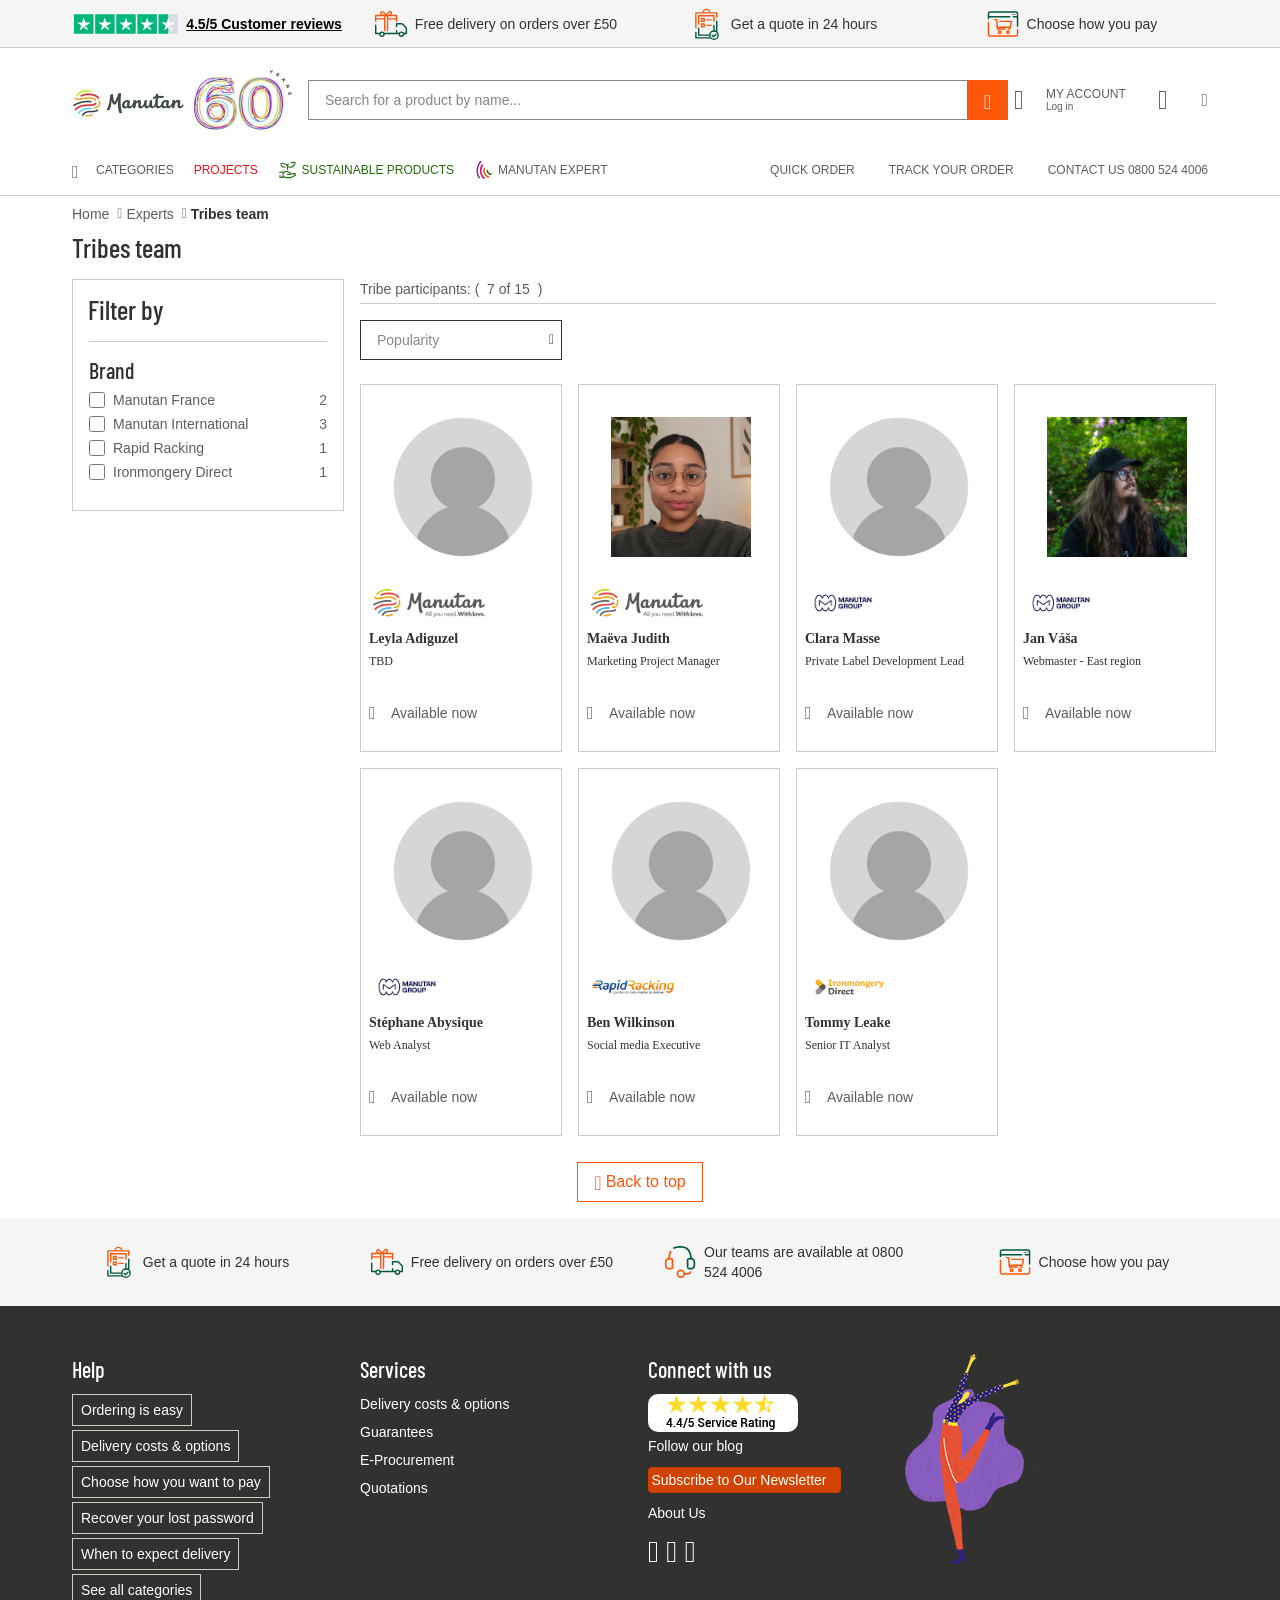
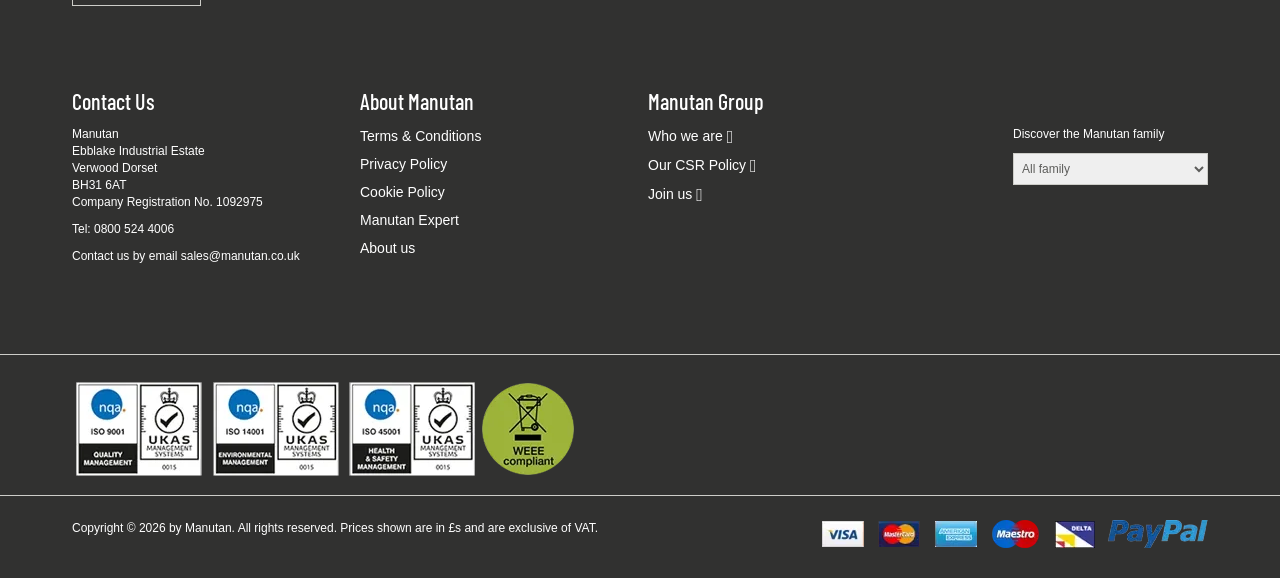
==== index.html @ fc3ac46f "Tribes team static site Co-authored-by: Copilot <223556219+Copilot@users.noreply.github.com>" ====
<!DOCTYPE html>
<!-- BEGIN CategoryNavigationDisplay.jsp -->
<!-- This file is used to evaluate defaultSortBy value for catalogEntry -->
<!-- P48769 Redirect when url contain unexisting page number -->
<html xmlns:wairole="http://www.w3.org/2005/01/wai-rdf/GUIRoleTaxonomy#" xmlns:waistate="http://www.w3.org/2005/07/aaa" lang="en" xml:lang="en" class="dj_gecko dj_ff157 dj_contentbox"><head> <link rel="preconnect" href="https://fonts.googleapis.com"> <link rel="preconnect" href="https://fonts.gstatic.com" crossorigin> <link href="https://fonts.googleapis.com/css2?family=Roboto:wght@300;400;500;700&family=Barlow+Condensed:wght@300;400;500;700&display=swap" rel="stylesheet"> <link rel="preload" as="image" fetchpriority="high" href="Office%20Chair%20Accessories%20_%20Manutan%20UK%20_%202_files/8c81b980ca_Vbg7.svg">
 <meta http-equiv="Content-Type" content="text/html; charset=UTF-8"> <title>Tribes team | Manutan</title> <meta name="description" content="Tribes team"> <meta name="keywords" content="Tribes team"> <meta name="pageName" content="CategoryPage"> <meta name="pageIdentifier" content="Tribes team"> <meta name="pageId" content="2395601"> <meta name="pageGroup" content="Category"> <meta property="og:title" content="Tribes team | Manutan"> <meta property="og:type" content="website"> <meta property="og:url" content="https://www.manutan.co.uk/en/key/office-chair-accessories"> <meta property="og:description" content="Tribes team"> <meta property="og:image" content="https://www.manutan.co.uk/img/S/GRP/IC/AIG449189.jpg"> <link rel="canonical" href="Office%20Chair%20Accessories%20_%20Manutan%20UK%20_%202_files/office-chair-accessories_Vbg7.htm"> <link rel="alternate" hreflang="pl-pl" href="https://www.manutan.pl/pl/mpl/wyposazenie-typu-pro-krzesel-biurowych"> <link rel="alternate" hreflang="fr-ch" href="https://www.manutan.ch/fr/fab/accessoires-pour-siege-de-bureau"> <link rel="alternate" hreflang="fr-fr" href="https://www.manutan.fr/fr/maf/accessoires-pour-siege-de-bureau"> <link rel="alternate" hreflang="de-de" href="https://www.manutan.de/de/oid/zubehor-fur-sitzmobel"> <link rel="alternate" hreflang="fr-be" href="https://www.manutan.be/fr/mab/accessoires-pour-siege-de-bureau"> <link rel="alternate" hreflang="nl-nl" href="https://www.manutan.nl/nl/mnl/bureaustoel-accessoires"> <link rel="alternate" hreflang="sk-sk" href="https://www.manutan.sk/sk/msk/prislusenstvo-pre-kancelarske-stolicky"> <link rel="alternate" hreflang="it-it" href="https://www.manutan.it/it/mai/accessori-per-sedia-da-ufficio"> <link rel="alternate" hreflang="es-es" href="https://www.manutan.es/es/mas/accesorios-para-silla-de-oficina"> <link rel="alternate" hreflang="no-no" href="https://www.witre.no/no/wno/tilbehor-kontorstoler"> <link rel="alternate" hreflang="da-dk" href="https://www.witre.dk/da/wde/tilbehor-til-kontorstole"> <link rel="alternate" hreflang="hu-hu" href="https://www.manutan.hu/hu/mhu/tartozekok-irodai-szekekhez"> <link rel="alternate" hreflang="cs-cz" href="https://www.manutan.cz/cs/mcz/prislusenstvi-pro-kancelarske-zidle"> <link rel="alternate" hreflang="nl-be" href="https://www.manutan.be/nl/mab/nl-bureaustoel-accessoires"> <link rel="alternate" hreflang="sv-se" href="https://www.witre.se/sv/wsw/tillbehor-till-kontorsstolar"> <link rel="alternate" hreflang="en-gb" href="Office%20Chair%20Accessories%20_%20Manutan%20UK%20_%202_files/office-chair-accessories_Vbg7.htm"> <link rel="alternate" hreflang="pt-pt" href="https://www.manutan.pt/pt/map/acessorios-para-cadeiras-de-escritorio"> <link rel="alternate" hreflang="fi-fi" href="https://www.witre.fi/fi/wfi/tarvikkeet-tyotuoleille"> <link rel="alternate" hreflang="de-ch" href="https://www.manutan.ch/de/fab/de-zubehor-fur-sitzmobel"> <!--end source stylesheets--><!-- Include script files --> 
 <!-- BEGIN Common/CommonJSToInclude.jspf --><!-- BEGIN Google Tag Manager --> 
 <!--END Google Tag Manager --> 
 <!-- OneTrust Cookies Consent Notice start -->          
 
 <!-- OneTrust Cookies Consent Notice end -->   <!--Main Stylesheet for browser --> <link rel="stylesheet" href="Office%20Chair%20Accessories%20_%20Manutan%20UK%20_%202_files/m_base_1791792543579-1_Vbg7.css" type="text/css" media="screen"> <link rel="stylesheet" href="Office%20Chair%20Accessories%20_%20Manutan%20UK%20_%202_files/m_base_1791792543579-2_Vbg7.css" type="text/css" media="screen"> <link rel="stylesheet" href="Office%20Chair%20Accessories%20_%20Manutan%20UK%20_%202_files/m_lg_1791792543579_Vbg7.css" type="text/css" media="screen and (max-width: 1200px)"> <link rel="stylesheet" href="Office%20Chair%20Accessories%20_%20Manutan%20UK%20_%202_files/m_m-more_1791792543579_Vbg7.css" type="text/css" media="screen"> <link rel="stylesheet" href="Office%20Chair%20Accessories%20_%20Manutan%20UK%20_%202_files/m_md-less_1791792543579_Vbg7.css" type="text/css" media="screen and (max-width: 1199px)"> <link rel="stylesheet" href="Office%20Chair%20Accessories%20_%20Manutan%20UK%20_%202_files/m_md-more_1791792543579_Vbg7.css" type="text/css" media="screen and (min-width: 992px)"> <link rel="stylesheet" href="Office%20Chair%20Accessories%20_%20Manutan%20UK%20_%202_files/m_md_1791792543579_Vbg7.css" type="text/css" media="screen and (min-width: 992px) and (max-width: 1199px)"> <link rel="stylesheet" href="Office%20Chair%20Accessories%20_%20Manutan%20UK%20_%202_files/m_sm-less_1791792543579_Vbg7.css" type="text/css" media="screen and (max-width: 991px)"> <link rel="stylesheet" href="Office%20Chair%20Accessories%20_%20Manutan%20UK%20_%202_files/m_sm_1791792543579_Vbg7.css" type="text/css" media="screen and (min-width: 768px) and (max-width: 991px)"> <link rel="stylesheet" href="Office%20Chair%20Accessories%20_%20Manutan%20UK%20_%202_files/m_xs_1791792543579_Vbg7.css" type="text/css" media="screen and (max-width: 768px)"> <link rel="stylesheet" href="Office%20Chair%20Accessories%20_%20Manutan%20UK%20_%202_files/all-print_1791792543579_Vbg7.css" type="text/css" media="print"> <!--[if lt IE 9]>  <![endif]-->    <meta name="viewport" content="width=device-width, initial-scale=1.0, user-scalable=no, maximum-scale=1.0"> <meta name="robots" content="index, follow, max-image-preview:large"> <meta name="CommerceSearch" content="storeId_11709"> <meta name="SKYPE_TOOLBAR" content="SKYPE_TOOLBAR_PARSER_COMPATIBLE"> <meta name="msvalidate.01" content="???MI386_BING_ID???"> <link rel="shortcut icon" href="https://www.manutan.co.uk/fstrz/r/s/www.manutan.co.uk/wcsstore/ManutanSAS/images/KEY/icon-favicon.ico?frz-v=25" mce_href="/wcsstore/ManutanSAS//KEY/images/KEY/icon-favicon.ico"> <link rel="apple-touch-icon-precomposed" href="https://www.manutan.co.uk/fstrz/r/s/www.manutan.co.uk/wcsstore/ManutanSAS/images/KEY/touch-icon-60px.png?frz-v=25" sizes="60x60"> <link rel="apple-touch-icon-precomposed" href="https://www.manutan.co.uk/fstrz/r/s/www.manutan.co.uk/wcsstore/ManutanSAS/images/KEY/touch-icon-72px.png?frz-v=25" sizes="72x72"> <link rel="apple-touch-icon-precomposed" href="https://www.manutan.co.uk/fstrz/r/s/www.manutan.co.uk/wcsstore/ManutanSAS/images/KEY/touch-icon-76px.png?frz-v=25" sizes="76x76"> <link rel="apple-touch-icon-precomposed" href="https://www.manutan.co.uk/fstrz/r/s/www.manutan.co.uk/wcsstore/ManutanSAS/images/KEY/touch-icon-114px.png?frz-v=25" sizes="114x114"> <link rel="apple-touch-icon-precomposed" href="https://www.manutan.co.uk/fstrz/r/s/www.manutan.co.uk/wcsstore/ManutanSAS/images/KEY/touch-icon-120px.png?frz-v=25" sizes="120x120"> <link rel="apple-touch-icon-precomposed" href="https://www.manutan.co.uk/fstrz/r/s/www.manutan.co.uk/wcsstore/ManutanSAS/images/KEY/touch-icon-144px.png?frz-v=25" sizes="144x144"> <link rel="apple-touch-icon-precomposed" href="https://www.manutan.co.uk/fstrz/r/s/www.manutan.co.uk/wcsstore/ManutanSAS/images/KEY/touch-icon-152px.png?frz-v=25" sizes="152x152">  
  <!-- Widget script not merged because file location is completely different-->  <!-- BEGIN CommonStoreNLSKeys.jspf --> 
 <!-- END CommonStoreNLSKeys.jspf -->  
  <!-- To check whether it is an app or not --> 
  
  <!-- BEGIN RatingScript.jspf --><!-- BEGIN TrueLocaleEvaluation.jspf --> <style>
    .green-outline {
      outline: 1px solid green;
    }

    .red-outline {
      outline: 1px solid red;
    }
  </style><style id="onetrust-style">#onetrust-banner-sdk{-ms-text-size-adjust:100%;-webkit-text-size-adjust:100%}#onetrust-banner-sdk .onetrust-vendors-list-handler{cursor:pointer;color:#1f96db;font-size:inherit;font-weight:bold;text-decoration:none;margin-left:5px}#onetrust-banner-sdk .onetrust-vendors-list-handler:hover{color:#1f96db}#onetrust-banner-sdk:focus{outline:2px solid #000;outline-offset:-2px}#onetrust-banner-sdk a:focus{outline:2px solid #000}#onetrust-banner-sdk #onetrust-accept-btn-handler,#onetrust-banner-sdk #onetrust-reject-all-handler,#onetrust-banner-sdk #onetrust-pc-btn-handler{outline-offset:1px}#onetrust-banner-sdk .ot-close-icon,#onetrust-pc-sdk .ot-close-icon,#ot-sync-ntfy .ot-close-icon{background-image:url("[data-uri]");background-size:contain;background-repeat:no-repeat;background-position:center;height:12px;width:12px}#onetrust-banner-sdk .powered-by-logo,#onetrust-banner-sdk .ot-pc-footer-logo a,#onetrust-pc-sdk .powered-by-logo,#onetrust-pc-sdk .ot-pc-footer-logo a,#ot-sync-ntfy .powered-by-logo,#ot-sync-ntfy .ot-pc-footer-logo a{background-size:contain;background-repeat:no-repeat;background-position:center;height:25px;width:152px;display:block}#onetrust-banner-sdk h3 *,#onetrust-banner-sdk h4 *,#onetrust-banner-sdk h6 *,#onetrust-banner-sdk button *,#onetrust-banner-sdk a[data-parent-id] *,#onetrust-pc-sdk h3 *,#onetrust-pc-sdk h4 *,#onetrust-pc-sdk h6 *,#onetrust-pc-sdk button *,#onetrust-pc-sdk a[data-parent-id] *,#ot-sync-ntfy h3 *,#ot-sync-ntfy h4 *,#ot-sync-ntfy h6 *,#ot-sync-ntfy button *,#ot-sync-ntfy a[data-parent-id] *{font-size:inherit;font-weight:inherit;color:inherit}#onetrust-banner-sdk .ot-hide,#onetrust-pc-sdk .ot-hide,#ot-sync-ntfy .ot-hide{display:none !important}#onetrust-pc-sdk .ot-sdk-row .ot-sdk-column{padding:0}#onetrust-pc-sdk .ot-sdk-container{padding-right:0}#onetrust-pc-sdk .ot-sdk-row{flex-direction:initial;width:100%}#onetrust-pc-sdk [type="checkbox"]:checked,#onetrust-pc-sdk [type="checkbox"]:not(:checked){pointer-events:initial}#onetrust-pc-sdk [type="checkbox"]:disabled+label::before,#onetrust-pc-sdk [type="checkbox"]:disabled+label:after,#onetrust-pc-sdk [type="checkbox"]:disabled+label{pointer-events:none;opacity:0.7}#onetrust-pc-sdk #vendor-list-content{transform:translate3d(0, 0, 0)}#onetrust-pc-sdk li input[type="checkbox"]{z-index:1}#onetrust-pc-sdk li .ot-checkbox label{z-index:2}#onetrust-pc-sdk li .ot-checkbox input[type="checkbox"]{height:auto;width:auto}#onetrust-pc-sdk li .host-title a,#onetrust-pc-sdk li .ot-host-name a,#onetrust-pc-sdk li .accordion-text,#onetrust-pc-sdk li .ot-acc-txt{z-index:2;position:relative}#onetrust-pc-sdk input{margin:3px 0.1ex}#onetrust-pc-sdk .pc-logo,#onetrust-pc-sdk .ot-pc-logo{height:60px;width:180px;background-position:center;background-size:contain;background-repeat:no-repeat}#onetrust-pc-sdk .screen-reader-only,#onetrust-pc-sdk .ot-scrn-rdr,.ot-sdk-cookie-policy .screen-reader-only,.ot-sdk-cookie-policy .ot-scrn-rdr{border:0;clip:rect(0 0 0 0);height:1px;margin:-1px;overflow:hidden;padding:0;position:absolute;width:1px}#onetrust-pc-sdk.ot-fade-in,.onetrust-pc-dark-filter.ot-fade-in,#onetrust-banner-sdk.ot-fade-in{animation-name:onetrust-fade-in;animation-duration:400ms;animation-timing-function:ease-in-out}#onetrust-pc-sdk.ot-hide{display:none !important}.onetrust-pc-dark-filter.ot-hide{display:none !important}#ot-sdk-btn.ot-sdk-show-settings,#ot-sdk-btn.optanon-show-settings{color:#68b631;border:1px solid #68b631;height:auto;white-space:normal;word-wrap:break-word;padding:0.8em 2em;font-size:0.8em;line-height:1.2;cursor:pointer;-moz-transition:0.1s ease;-o-transition:0.1s ease;-webkit-transition:1s ease;transition:0.1s ease}#ot-sdk-btn.ot-sdk-show-settings:hover,#ot-sdk-btn.optanon-show-settings:hover{color:#fff;background-color:#68b631}.onetrust-pc-dark-filter{background:rgba(0,0,0,0.5);z-index:2147483646;width:100%;height:100%;overflow:hidden;position:fixed;top:0;bottom:0;left:0}@keyframes onetrust-fade-in{0%{opacity:0}100%{opacity:1}}.ot-cookie-label{text-decoration:underline}@media only screen and (min-width: 426px) and (max-width: 896px) and (orientation: landscape){#onetrust-pc-sdk p{font-size:0.75em}}#onetrust-banner-sdk .banner-option-input:focus+label{outline:1px solid #000;outline-style:auto}.category-vendors-list-handler+a:focus,.category-vendors-list-handler+a:focus-visible{outline:2px solid #000}
#onetrust-banner-sdk,#onetrust-pc-sdk,#ot-sdk-cookie-policy,#ot-sync-ntfy{font-size:16px}#onetrust-banner-sdk *,#onetrust-banner-sdk ::after,#onetrust-banner-sdk ::before,#onetrust-pc-sdk *,#onetrust-pc-sdk ::after,#onetrust-pc-sdk ::before,#ot-sdk-cookie-policy *,#ot-sdk-cookie-policy ::after,#ot-sdk-cookie-policy ::before,#ot-sync-ntfy *,#ot-sync-ntfy ::after,#ot-sync-ntfy ::before{-webkit-box-sizing:content-box;-moz-box-sizing:content-box;box-sizing:content-box}#onetrust-banner-sdk div,#onetrust-banner-sdk span,#onetrust-banner-sdk h1,#onetrust-banner-sdk h2,#onetrust-banner-sdk h3,#onetrust-banner-sdk h4,#onetrust-banner-sdk h5,#onetrust-banner-sdk h6,#onetrust-banner-sdk p,#onetrust-banner-sdk img,#onetrust-banner-sdk svg,#onetrust-banner-sdk button,#onetrust-banner-sdk section,#onetrust-banner-sdk a,#onetrust-banner-sdk label,#onetrust-banner-sdk input,#onetrust-banner-sdk ul,#onetrust-banner-sdk li,#onetrust-banner-sdk nav,#onetrust-banner-sdk table,#onetrust-banner-sdk thead,#onetrust-banner-sdk tr,#onetrust-banner-sdk td,#onetrust-banner-sdk tbody,#onetrust-banner-sdk .ot-main-content,#onetrust-banner-sdk .ot-toggle,#onetrust-banner-sdk #ot-content,#onetrust-banner-sdk #ot-pc-content,#onetrust-banner-sdk .checkbox,#onetrust-pc-sdk div,#onetrust-pc-sdk span,#onetrust-pc-sdk h1,#onetrust-pc-sdk h2,#onetrust-pc-sdk h3,#onetrust-pc-sdk h4,#onetrust-pc-sdk h5,#onetrust-pc-sdk h6,#onetrust-pc-sdk p,#onetrust-pc-sdk img,#onetrust-pc-sdk svg,#onetrust-pc-sdk button,#onetrust-pc-sdk section,#onetrust-pc-sdk a,#onetrust-pc-sdk label,#onetrust-pc-sdk input,#onetrust-pc-sdk ul,#onetrust-pc-sdk li,#onetrust-pc-sdk nav,#onetrust-pc-sdk table,#onetrust-pc-sdk thead,#onetrust-pc-sdk tr,#onetrust-pc-sdk td,#onetrust-pc-sdk tbody,#onetrust-pc-sdk .ot-main-content,#onetrust-pc-sdk .ot-toggle,#onetrust-pc-sdk #ot-content,#onetrust-pc-sdk #ot-pc-content,#onetrust-pc-sdk .checkbox,#ot-sdk-cookie-policy div,#ot-sdk-cookie-policy span,#ot-sdk-cookie-policy h1,#ot-sdk-cookie-policy h2,#ot-sdk-cookie-policy h3,#ot-sdk-cookie-policy h4,#ot-sdk-cookie-policy h5,#ot-sdk-cookie-policy h6,#ot-sdk-cookie-policy p,#ot-sdk-cookie-policy img,#ot-sdk-cookie-policy svg,#ot-sdk-cookie-policy button,#ot-sdk-cookie-policy section,#ot-sdk-cookie-policy a,#ot-sdk-cookie-policy label,#ot-sdk-cookie-policy input,#ot-sdk-cookie-policy ul,#ot-sdk-cookie-policy li,#ot-sdk-cookie-policy nav,#ot-sdk-cookie-policy table,#ot-sdk-cookie-policy thead,#ot-sdk-cookie-policy tr,#ot-sdk-cookie-policy td,#ot-sdk-cookie-policy tbody,#ot-sdk-cookie-policy .ot-main-content,#ot-sdk-cookie-policy .ot-toggle,#ot-sdk-cookie-policy #ot-content,#ot-sdk-cookie-policy #ot-pc-content,#ot-sdk-cookie-policy .checkbox,#ot-sync-ntfy div,#ot-sync-ntfy span,#ot-sync-ntfy h1,#ot-sync-ntfy h2,#ot-sync-ntfy h3,#ot-sync-ntfy h4,#ot-sync-ntfy h5,#ot-sync-ntfy h6,#ot-sync-ntfy p,#ot-sync-ntfy img,#ot-sync-ntfy svg,#ot-sync-ntfy button,#ot-sync-ntfy section,#ot-sync-ntfy a,#ot-sync-ntfy label,#ot-sync-ntfy input,#ot-sync-ntfy ul,#ot-sync-ntfy li,#ot-sync-ntfy nav,#ot-sync-ntfy table,#ot-sync-ntfy thead,#ot-sync-ntfy tr,#ot-sync-ntfy td,#ot-sync-ntfy tbody,#ot-sync-ntfy .ot-main-content,#ot-sync-ntfy .ot-toggle,#ot-sync-ntfy #ot-content,#ot-sync-ntfy #ot-pc-content,#ot-sync-ntfy .checkbox{font-family:inherit;font-weight:normal;-webkit-font-smoothing:auto;letter-spacing:normal;line-height:normal;padding:0;margin:0;height:auto;min-height:0;max-height:none;width:auto;min-width:0;max-width:none;border-radius:0;border:none;clear:none;float:none;position:static;bottom:auto;left:auto;right:auto;top:auto;text-align:left;text-decoration:none;text-indent:0;text-shadow:none;text-transform:none;white-space:normal;background:none;overflow:visible;vertical-align:baseline;visibility:visible;z-index:auto;box-shadow:none}#onetrust-banner-sdk label:before,#onetrust-banner-sdk label:after,#onetrust-banner-sdk .checkbox:after,#onetrust-banner-sdk .checkbox:before,#onetrust-pc-sdk label:before,#onetrust-pc-sdk label:after,#onetrust-pc-sdk .checkbox:after,#onetrust-pc-sdk .checkbox:before,#ot-sdk-cookie-policy label:before,#ot-sdk-cookie-policy label:after,#ot-sdk-cookie-policy .checkbox:after,#ot-sdk-cookie-policy .checkbox:before,#ot-sync-ntfy label:before,#ot-sync-ntfy label:after,#ot-sync-ntfy .checkbox:after,#ot-sync-ntfy .checkbox:before{content:"";content:none}
#onetrust-banner-sdk .ot-sdk-container,#onetrust-pc-sdk .ot-sdk-container,#ot-sdk-cookie-policy .ot-sdk-container{position:relative;width:100%;max-width:100%;margin:0 auto;padding:0 20px;box-sizing:border-box}#onetrust-banner-sdk .ot-sdk-column,#onetrust-banner-sdk .ot-sdk-columns,#onetrust-pc-sdk .ot-sdk-column,#onetrust-pc-sdk .ot-sdk-columns,#ot-sdk-cookie-policy .ot-sdk-column,#ot-sdk-cookie-policy .ot-sdk-columns{width:100%;float:left;box-sizing:border-box;padding:0;display:initial}@media (min-width: 400px){#onetrust-banner-sdk .ot-sdk-container,#onetrust-pc-sdk .ot-sdk-container,#ot-sdk-cookie-policy .ot-sdk-container{width:90%;padding:0}}@media (min-width: 550px){#onetrust-banner-sdk .ot-sdk-container,#onetrust-pc-sdk .ot-sdk-container,#ot-sdk-cookie-policy .ot-sdk-container{width:100%}#onetrust-banner-sdk .ot-sdk-column,#onetrust-banner-sdk .ot-sdk-columns,#onetrust-pc-sdk .ot-sdk-column,#onetrust-pc-sdk .ot-sdk-columns,#ot-sdk-cookie-policy .ot-sdk-column,#ot-sdk-cookie-policy .ot-sdk-columns{margin-left:4%}#onetrust-banner-sdk .ot-sdk-column:first-child,#onetrust-banner-sdk .ot-sdk-columns:first-child,#onetrust-pc-sdk .ot-sdk-column:first-child,#onetrust-pc-sdk .ot-sdk-columns:first-child,#ot-sdk-cookie-policy .ot-sdk-column:first-child,#ot-sdk-cookie-policy .ot-sdk-columns:first-child{margin-left:0}#onetrust-banner-sdk .ot-sdk-two.ot-sdk-columns,#onetrust-pc-sdk .ot-sdk-two.ot-sdk-columns,#ot-sdk-cookie-policy .ot-sdk-two.ot-sdk-columns{width:13.3333333333%}#onetrust-banner-sdk .ot-sdk-three.ot-sdk-columns,#onetrust-pc-sdk .ot-sdk-three.ot-sdk-columns,#ot-sdk-cookie-policy .ot-sdk-three.ot-sdk-columns{width:22%}#onetrust-banner-sdk .ot-sdk-four.ot-sdk-columns,#onetrust-pc-sdk .ot-sdk-four.ot-sdk-columns,#ot-sdk-cookie-policy .ot-sdk-four.ot-sdk-columns{width:30.6666666667%}#onetrust-banner-sdk .ot-sdk-eight.ot-sdk-columns,#onetrust-pc-sdk .ot-sdk-eight.ot-sdk-columns,#ot-sdk-cookie-policy .ot-sdk-eight.ot-sdk-columns{width:65.3333333333%}#onetrust-banner-sdk .ot-sdk-nine.ot-sdk-columns,#onetrust-pc-sdk .ot-sdk-nine.ot-sdk-columns,#ot-sdk-cookie-policy .ot-sdk-nine.ot-sdk-columns{width:74%}#onetrust-banner-sdk .ot-sdk-ten.ot-sdk-columns,#onetrust-pc-sdk .ot-sdk-ten.ot-sdk-columns,#ot-sdk-cookie-policy .ot-sdk-ten.ot-sdk-columns{width:82.6666666667%}#onetrust-banner-sdk .ot-sdk-eleven.ot-sdk-columns,#onetrust-pc-sdk .ot-sdk-eleven.ot-sdk-columns,#ot-sdk-cookie-policy .ot-sdk-eleven.ot-sdk-columns{width:91.3333333333%}#onetrust-banner-sdk .ot-sdk-twelve.ot-sdk-columns,#onetrust-pc-sdk .ot-sdk-twelve.ot-sdk-columns,#ot-sdk-cookie-policy .ot-sdk-twelve.ot-sdk-columns{width:100%;margin-left:0}}#onetrust-banner-sdk h1,#onetrust-banner-sdk h2,#onetrust-banner-sdk h3,#onetrust-banner-sdk h4,#onetrust-banner-sdk h5,#onetrust-banner-sdk h6,#onetrust-pc-sdk h1,#onetrust-pc-sdk h2,#onetrust-pc-sdk h3,#onetrust-pc-sdk h4,#onetrust-pc-sdk h5,#onetrust-pc-sdk h6,#ot-sdk-cookie-policy h1,#ot-sdk-cookie-policy h2,#ot-sdk-cookie-policy h3,#ot-sdk-cookie-policy h4,#ot-sdk-cookie-policy h5,#ot-sdk-cookie-policy h6{margin-top:0;font-weight:600;font-family:inherit}#onetrust-banner-sdk h1,#onetrust-pc-sdk h1,#ot-sdk-cookie-policy h1{font-size:1.5rem;line-height:1.2}#onetrust-banner-sdk h2,#onetrust-pc-sdk h2,#ot-sdk-cookie-policy h2{font-size:1.5rem;line-height:1.25}#onetrust-banner-sdk h3,#onetrust-pc-sdk h3,#ot-sdk-cookie-policy h3{font-size:1.5rem;line-height:1.3}#onetrust-banner-sdk h4,#onetrust-pc-sdk h4,#ot-sdk-cookie-policy h4{font-size:1.5rem;line-height:1.35}#onetrust-banner-sdk h5,#onetrust-pc-sdk h5,#ot-sdk-cookie-policy h5{font-size:1.5rem;line-height:1.5}#onetrust-banner-sdk h6,#onetrust-pc-sdk h6,#ot-sdk-cookie-policy h6{font-size:1.5rem;line-height:1.6}@media (min-width: 550px){#onetrust-banner-sdk h1,#onetrust-pc-sdk h1,#ot-sdk-cookie-policy h1{font-size:1.5rem}#onetrust-banner-sdk h2,#onetrust-pc-sdk h2,#ot-sdk-cookie-policy h2{font-size:1.5rem}#onetrust-banner-sdk h3,#onetrust-pc-sdk h3,#ot-sdk-cookie-policy h3{font-size:1.5rem}#onetrust-banner-sdk h4,#onetrust-pc-sdk h4,#ot-sdk-cookie-policy h4{font-size:1.5rem}#onetrust-banner-sdk h5,#onetrust-pc-sdk h5,#ot-sdk-cookie-policy h5{font-size:1.5rem}#onetrust-banner-sdk h6,#onetrust-pc-sdk h6,#ot-sdk-cookie-policy h6{font-size:1.5rem}}#onetrust-banner-sdk p,#onetrust-pc-sdk p,#ot-sdk-cookie-policy p{margin:0 0 1em 0;font-family:inherit;line-height:normal}#onetrust-banner-sdk a,#onetrust-pc-sdk a,#ot-sdk-cookie-policy a{color:#565656;text-decoration:underline}#onetrust-banner-sdk a:hover,#onetrust-pc-sdk a:hover,#ot-sdk-cookie-policy a:hover{color:#565656;text-decoration:none}#onetrust-banner-sdk .ot-sdk-button,#onetrust-banner-sdk button,#onetrust-pc-sdk .ot-sdk-button,#onetrust-pc-sdk button,#ot-sdk-cookie-policy .ot-sdk-button,#ot-sdk-cookie-policy button{margin-bottom:1rem;font-family:inherit}#onetrust-banner-sdk .ot-sdk-button,#onetrust-banner-sdk button,#onetrust-pc-sdk .ot-sdk-button,#onetrust-pc-sdk button,#ot-sdk-cookie-policy .ot-sdk-button,#ot-sdk-cookie-policy button{display:inline-block;height:38px;padding:0 30px;color:#555;text-align:center;font-size:0.9em;font-weight:400;line-height:38px;letter-spacing:0.01em;text-decoration:none;white-space:nowrap;background-color:transparent;border-radius:2px;border:1px solid #bbb;cursor:pointer;box-sizing:border-box}#onetrust-banner-sdk .ot-sdk-button:hover,#onetrust-banner-sdk :not(.ot-leg-btn-container)>button:hover,#onetrust-banner-sdk :not(.ot-leg-btn-container)>button:focus,#onetrust-pc-sdk .ot-sdk-button:hover,#onetrust-pc-sdk :not(.ot-leg-btn-container)>button:hover,#onetrust-pc-sdk :not(.ot-leg-btn-container)>button:focus,#ot-sdk-cookie-policy .ot-sdk-button:hover,#ot-sdk-cookie-policy :not(.ot-leg-btn-container)>button:hover,#ot-sdk-cookie-policy :not(.ot-leg-btn-container)>button:focus{color:#333;border-color:#888;opacity:0.7}#onetrust-banner-sdk .ot-sdk-button:focus,#onetrust-banner-sdk :not(.ot-leg-btn-container)>button:focus,#onetrust-pc-sdk .ot-sdk-button:focus,#onetrust-pc-sdk :not(.ot-leg-btn-container)>button:focus,#ot-sdk-cookie-policy .ot-sdk-button:focus,#ot-sdk-cookie-policy :not(.ot-leg-btn-container)>button:focus{outline:2px solid #000}#onetrust-banner-sdk .ot-sdk-button.ot-sdk-button-primary,#onetrust-banner-sdk button.ot-sdk-button-primary,#onetrust-banner-sdk input[type="submit"].ot-sdk-button-primary,#onetrust-banner-sdk input[type="reset"].ot-sdk-button-primary,#onetrust-banner-sdk input[type="button"].ot-sdk-button-primary,#onetrust-pc-sdk .ot-sdk-button.ot-sdk-button-primary,#onetrust-pc-sdk button.ot-sdk-button-primary,#onetrust-pc-sdk input[type="submit"].ot-sdk-button-primary,#onetrust-pc-sdk input[type="reset"].ot-sdk-button-primary,#onetrust-pc-sdk input[type="button"].ot-sdk-button-primary,#ot-sdk-cookie-policy .ot-sdk-button.ot-sdk-button-primary,#ot-sdk-cookie-policy button.ot-sdk-button-primary,#ot-sdk-cookie-policy input[type="submit"].ot-sdk-button-primary,#ot-sdk-cookie-policy input[type="reset"].ot-sdk-button-primary,#ot-sdk-cookie-policy input[type="button"].ot-sdk-button-primary{color:#fff;background-color:#33c3f0;border-color:#33c3f0}#onetrust-banner-sdk .ot-sdk-button.ot-sdk-button-primary:hover,#onetrust-banner-sdk button.ot-sdk-button-primary:hover,#onetrust-banner-sdk input[type="submit"].ot-sdk-button-primary:hover,#onetrust-banner-sdk input[type="reset"].ot-sdk-button-primary:hover,#onetrust-banner-sdk input[type="button"].ot-sdk-button-primary:hover,#onetrust-banner-sdk .ot-sdk-button.ot-sdk-button-primary:focus,#onetrust-banner-sdk button.ot-sdk-button-primary:focus,#onetrust-banner-sdk input[type="submit"].ot-sdk-button-primary:focus,#onetrust-banner-sdk input[type="reset"].ot-sdk-button-primary:focus,#onetrust-banner-sdk input[type="button"].ot-sdk-button-primary:focus,#onetrust-pc-sdk .ot-sdk-button.ot-sdk-button-primary:hover,#onetrust-pc-sdk button.ot-sdk-button-primary:hover,#onetrust-pc-sdk input[type="submit"].ot-sdk-button-primary:hover,#onetrust-pc-sdk input[type="reset"].ot-sdk-button-primary:hover,#onetrust-pc-sdk input[type="button"].ot-sdk-button-primary:hover,#onetrust-pc-sdk .ot-sdk-button.ot-sdk-button-primary:focus,#onetrust-pc-sdk button.ot-sdk-button-primary:focus,#onetrust-pc-sdk input[type="submit"].ot-sdk-button-primary:focus,#onetrust-pc-sdk input[type="reset"].ot-sdk-button-primary:focus,#onetrust-pc-sdk input[type="button"].ot-sdk-button-primary:focus,#ot-sdk-cookie-policy .ot-sdk-button.ot-sdk-button-primary:hover,#ot-sdk-cookie-policy button.ot-sdk-button-primary:hover,#ot-sdk-cookie-policy input[type="submit"].ot-sdk-button-primary:hover,#ot-sdk-cookie-policy input[type="reset"].ot-sdk-button-primary:hover,#ot-sdk-cookie-policy input[type="button"].ot-sdk-button-primary:hover,#ot-sdk-cookie-policy .ot-sdk-button.ot-sdk-button-primary:focus,#ot-sdk-cookie-policy button.ot-sdk-button-primary:focus,#ot-sdk-cookie-policy input[type="submit"].ot-sdk-button-primary:focus,#ot-sdk-cookie-policy input[type="reset"].ot-sdk-button-primary:focus,#ot-sdk-cookie-policy input[type="button"].ot-sdk-button-primary:focus{color:#fff;background-color:#1eaedb;border-color:#1eaedb}#onetrust-banner-sdk input[type="text"],#onetrust-pc-sdk input[type="text"],#ot-sdk-cookie-policy input[type="text"]{height:38px;padding:6px 10px;background-color:#fff;border:1px solid #d1d1d1;border-radius:4px;box-shadow:none;box-sizing:border-box}#onetrust-banner-sdk input[type="text"],#onetrust-pc-sdk input[type="text"],#ot-sdk-cookie-policy input[type="text"]{-webkit-appearance:none;-moz-appearance:none;appearance:none}#onetrust-banner-sdk input[type="text"]:focus,#onetrust-pc-sdk input[type="text"]:focus,#ot-sdk-cookie-policy input[type="text"]:focus{border:1px solid #000;outline:0}#onetrust-banner-sdk label,#onetrust-pc-sdk label,#ot-sdk-cookie-policy label{display:block;margin-bottom:0.5rem;font-weight:600}#onetrust-banner-sdk input[type="checkbox"],#onetrust-pc-sdk input[type="checkbox"],#ot-sdk-cookie-policy input[type="checkbox"]{display:inline}#onetrust-banner-sdk ul,#onetrust-pc-sdk ul,#ot-sdk-cookie-policy ul{list-style:circle inside}#onetrust-banner-sdk ul,#onetrust-pc-sdk ul,#ot-sdk-cookie-policy ul{padding-left:0;margin-top:0}#onetrust-banner-sdk ul ul,#onetrust-pc-sdk ul ul,#ot-sdk-cookie-policy ul ul{margin:1.5rem 0 1.5rem 3rem;font-size:90%}#onetrust-banner-sdk li,#onetrust-pc-sdk li,#ot-sdk-cookie-policy li{margin-bottom:1rem}#onetrust-banner-sdk th,#onetrust-banner-sdk td,#onetrust-pc-sdk th,#onetrust-pc-sdk td,#ot-sdk-cookie-policy th,#ot-sdk-cookie-policy td{padding:12px 15px;text-align:left;border-bottom:1px solid #e1e1e1}#onetrust-banner-sdk button,#onetrust-pc-sdk button,#ot-sdk-cookie-policy button{margin-bottom:1rem;font-family:inherit}#onetrust-banner-sdk .ot-sdk-container:after,#onetrust-banner-sdk .ot-sdk-row:after,#onetrust-pc-sdk .ot-sdk-container:after,#onetrust-pc-sdk .ot-sdk-row:after,#ot-sdk-cookie-policy .ot-sdk-container:after,#ot-sdk-cookie-policy .ot-sdk-row:after{content:"";display:table;clear:both}#onetrust-banner-sdk .ot-sdk-row,#onetrust-pc-sdk .ot-sdk-row,#ot-sdk-cookie-policy .ot-sdk-row{margin:0;max-width:none;display:block}
#onetrust-banner-sdk{box-shadow:0 0 18px rgba(0,0,0,.2)}#onetrust-banner-sdk.otCenterRounded{z-index:2147483645;top:10%;position:fixed;right:0;background-color:#fff;width:60%;max-width:650px;border-radius:2.5px;left:1em;margin:0 auto;font-size:14px;max-height:90%;overflow-x:hidden;overflow-y:auto}#onetrust-banner-sdk.otRelFont{font-size:.875rem}#onetrust-banner-sdk::-webkit-scrollbar{width:11px}#onetrust-banner-sdk::-webkit-scrollbar-thumb{border-radius:10px;background:#c1c1c1}#onetrust-banner-sdk{scrollbar-arrow-color:#c1c1c1;scrollbar-darkshadow-color:#c1c1c1;scrollbar-face-color:#c1c1c1;scrollbar-shadow-color:#c1c1c1}#onetrust-banner-sdk h3,#onetrust-banner-sdk p{color:dimgray}#onetrust-banner-sdk #onetrust-policy{margin-top:40px}#onetrust-banner-sdk #onetrust-policy-title{float:left;text-align:left;font-size:1em;line-height:1.4;margin-bottom:0;padding:0 0 10px 30px;width:calc(100% - 90px)}#onetrust-banner-sdk #onetrust-policy-text,#onetrust-banner-sdk .ot-b-addl-desc,#onetrust-banner-sdk .ot-gv-list-handler{clear:both;float:left;margin:0 30px 10px 30px;font-size:.813em;line-height:1.5}#onetrust-banner-sdk #onetrust-policy-text *,#onetrust-banner-sdk .ot-b-addl-desc *,#onetrust-banner-sdk .ot-gv-list-handler *{line-height:inherit;font-size:inherit;margin:0}#onetrust-banner-sdk .ot-gv-list-handler{padding:0;border:0;height:auto;width:auto}#onetrust-banner-sdk .ot-b-addl-desc{display:block}#onetrust-banner-sdk #onetrust-button-group-parent{padding:15px 30px;text-align:center}#onetrust-banner-sdk #onetrust-button-group-parent:not(.has-reject-all-button) #onetrust-button-group{text-align:right}#onetrust-banner-sdk #onetrust-button-group{text-align:center;display:inline-block;width:100%}#onetrust-banner-sdk #onetrust-reject-all-handler,#onetrust-banner-sdk #onetrust-pc-btn-handler{margin-right:1em}#onetrust-banner-sdk #onetrust-pc-btn-handler{border:1px solid #6cc04a;max-width:45%}#onetrust-banner-sdk .banner-actions-container{float:right;width:50%}#onetrust-banner-sdk #onetrust-pc-btn-handler.cookie-setting-link{background-color:#fff;border:none;color:#6cc04a;text-decoration:underline;padding-left:0;padding-right:0}#onetrust-banner-sdk #onetrust-accept-btn-handler,#onetrust-banner-sdk #onetrust-reject-all-handler,#onetrust-banner-sdk #onetrust-pc-btn-handler{background-color:#6cc04a;color:#fff;border-color:#6cc04a;min-width:135px;padding:12px 10px;letter-spacing:.05em;line-height:1.4;font-size:.813em;font-weight:600;height:auto;white-space:normal;word-break:break-word;word-wrap:break-word}#onetrust-banner-sdk .has-reject-all-button #onetrust-pc-btn-handler{float:left;max-width:calc(40% - 18px)}#onetrust-banner-sdk .has-reject-all-button #onetrust-pc-btn-handler.cookie-setting-link{text-align:left;margin-right:0}#onetrust-banner-sdk .has-reject-all-button .banner-actions-container{max-width:60%;width:auto}#onetrust-banner-sdk .ot-close-icon{width:44px;height:44px;background-size:12px;margin:-18px -18px 0 0;border:none;display:inline-block;padding:0}#onetrust-banner-sdk #onetrust-close-btn-container{position:absolute;right:24px;top:20px}#onetrust-banner-sdk .banner_logo{display:none}#onetrust-banner-sdk #banner-options{float:left;padding:0 30px;width:calc(100% - 90px)}#onetrust-banner-sdk .banner-option{margin-bottom:10px}#onetrust-banner-sdk .banner-option-input{cursor:pointer;width:auto;height:auto;border:none;padding:0;padding-right:3px;margin:0 0 6px;font-size:.82em;line-height:1.4}#onetrust-banner-sdk .banner-option-input *{pointer-events:none;font-size:inherit;line-height:inherit}#onetrust-banner-sdk .banner-option-input[aria-expanded=true] .ot-arrow-container{transform:rotate(90deg)}#onetrust-banner-sdk .banner-option-input[aria-expanded=true]~.banner-option-details{height:auto;display:block}#onetrust-banner-sdk .banner-option-header{cursor:pointer;display:inline-block}#onetrust-banner-sdk .banner-option-header :first-child{color:dimgray;font-weight:bold;float:left}#onetrust-banner-sdk .ot-arrow-container,#onetrust-banner-sdk .banner-option-details{transition:all 300ms ease-in 0s;-webkit-transition:all 300ms ease-in 0s;-moz-transition:all 300ms ease-in 0s;-o-transition:all 300ms ease-in 0s}#onetrust-banner-sdk .ot-arrow-container{display:inline-block;border-top:6px solid transparent;border-bottom:6px solid transparent;border-left:6px solid dimgray;margin-left:10px;vertical-align:middle}#onetrust-banner-sdk .banner-option-details{display:none;font-size:.83em;line-height:1.5;height:0px;padding:10px 10px 5px 10px}#onetrust-banner-sdk .banner-option-details *{font-size:inherit;line-height:inherit;color:dimgray}#onetrust-banner-sdk .ot-dpd-container{float:left;margin:0 30px 10px 30px}#onetrust-banner-sdk .ot-dpd-title{font-weight:bold;padding-bottom:10px}#onetrust-banner-sdk .ot-dpd-title{font-size:1em;line-height:1.4}#onetrust-banner-sdk .ot-dpd-desc{font-size:.813em;line-height:1.5;margin-bottom:0}#onetrust-banner-sdk .ot-dpd-desc *{margin:0}#onetrust-banner-sdk .onetrust-vendors-list-handler{display:block;margin-left:0px;margin-top:5px;padding:0;margin-bottom:0;border:0;line-height:normal;height:auto;width:auto}#onetrust-banner-sdk :not(.ot-dpd-desc)>.ot-b-addl-desc{float:left;margin:0 30px 10px 30px}#onetrust-banner-sdk .ot-dpd-desc>.ot-b-addl-desc{margin-top:10px;margin-bottom:10px;font-size:1em;line-height:1.5;float:none}#onetrust-banner-sdk #onetrust-policy-text a{font-weight:bold;margin-left:5px}#onetrust-banner-sdk.ot-close-btn-link #onetrust-close-btn-container{top:15px;transform:none;right:15px}#onetrust-banner-sdk.ot-close-btn-link #onetrust-close-btn-container button{padding:0;white-space:pre-wrap;border:none;height:auto;line-height:1.5;text-decoration:underline;font-size:.75em}#onetrust-banner-sdk.ot-close-btn-link.ot-wo-title #onetrust-group-container{margin-top:20px}@media only screen and (max-width: 425px){#onetrust-banner-sdk #onetrust-accept-btn-handler,#onetrust-banner-sdk #onetrust-reject-all-handler,#onetrust-banner-sdk #onetrust-pc-btn-handler{width:100%;margin-bottom:10px}#onetrust-banner-sdk #onetrust-pc-btn-handler,#onetrust-banner-sdk #onetrust-reject-all-handler{margin-right:0}#onetrust-banner-sdk .has-reject-all-button #onetrust-pc-btn-handler.cookie-setting-link{text-align:center}#onetrust-banner-sdk .banner-actions-container,#onetrust-banner-sdk #onetrust-pc-btn-handler{width:100%;max-width:none}#onetrust-banner-sdk.otCenterRounded{left:0;width:95%;top:50%;transform:translateY(-50%);-webkit-transform:translateY(-50%)}}@media only screen and (max-width: 600px){#onetrust-banner-sdk .ot-sdk-container{width:auto;padding:0}#onetrust-banner-sdk #onetrust-policy-title{padding:0 22px 10px 22px}#onetrust-banner-sdk #onetrust-policy-text,#onetrust-banner-sdk :not(.ot-dpd-desc)>.ot-b-addl-desc,#onetrust-banner-sdk .ot-dpd-container{margin:0 22px 10px 22px;width:calc(100% - 44px)}#onetrust-banner-sdk #onetrust-button-group-parent{padding:15px 22px}#onetrust-banner-sdk #banner-options{padding:0 22px;width:calc(100% - 44px)}#onetrust-banner-sdk .banner-option{margin-bottom:6px}#onetrust-banner-sdk .has-reject-all-button #onetrust-pc-btn-handler{float:none;max-width:100%}#onetrust-banner-sdk .has-reject-all-button .banner-actions-container{width:100%;text-align:center;max-width:100%}#onetrust-banner-sdk.ot-close-btn-link #onetrust-group-container{margin-top:20px}}@media only screen and (min-width: 426px)and (max-width: 896px){#onetrust-banner-sdk.otCenterRounded{left:0;top:15%;transform:translateY(-13%);-webkit-transform:translateY(-13%);max-width:600px;width:95%}}
        #onetrust-consent-sdk #onetrust-banner-sdk {background-color: #FFFFFF;}
            #onetrust-consent-sdk #onetrust-policy-title,
                    #onetrust-consent-sdk #onetrust-policy-text,
                    #onetrust-consent-sdk .ot-b-addl-desc,
                    #onetrust-consent-sdk .ot-dpd-desc,
                    #onetrust-consent-sdk .ot-dpd-title,
                    #onetrust-consent-sdk #onetrust-policy-text *:not(.onetrust-vendors-list-handler),
                    #onetrust-consent-sdk .ot-dpd-desc *:not(.onetrust-vendors-list-handler),
                    #onetrust-consent-sdk #onetrust-banner-sdk #banner-options *,
                    #onetrust-banner-sdk .ot-cat-header {
                        color: #575754;
                    }
            #onetrust-consent-sdk #onetrust-banner-sdk .banner-option-details {
                    background-color: #E9E9E9;}
             #onetrust-consent-sdk #onetrust-banner-sdk a[href],
                    #onetrust-consent-sdk #onetrust-banner-sdk a[href] font,
                    #onetrust-consent-sdk #onetrust-banner-sdk .ot-link-btn
                        {
                            color: #fc560b;
                        }#onetrust-consent-sdk #onetrust-accept-btn-handler,
                         #onetrust-banner-sdk #onetrust-reject-all-handler {
                            background-color: #fc560b;border-color: #fc560b;
                color: #FFFFFF;
            }
            #onetrust-consent-sdk #onetrust-banner-sdk *:focus,
            #onetrust-consent-sdk #onetrust-banner-sdk:focus {
               outline-color: #000000;
               outline-width: 1px;
            }
            #onetrust-consent-sdk #onetrust-pc-btn-handler,
            #onetrust-consent-sdk #onetrust-pc-btn-handler.cookie-setting-link {
                color: #fc560b; border-color: #fc560b;
                background-color: 
                #FFFFFF;
            }#onetrust-banner-sdk.ot-close-btn-link .banner-close-button {color: #696969}/*hide reject all button at bottom*/
#onetrust-consent-sdk #onetrust-banner-sdk .ot-sdk-container .ot-sdk-row #onetrust-button-group-parent #onetrust-button-group .banner-actions-container #onetrust-reject-all-handler{
    display:none;
} 
/*get borders back on CTAs*/
#onetrust-consent-sdk #onetrust-banner-sdk .ot-sdk-container .ot-sdk-row #onetrust-button-group-parent #onetrust-button-group .banner-actions-container #onetrust-accept-btn-handler{
    border:1px solid;
}
/*move continue without accepting button to right*/
#onetrust-consent-sdk #onetrust-banner-sdk #onetrust-reject-all-handler{
    float:right;
    top:0px;
    margin:0px;
}
#onetrust-consent-sdk #onetrust-banner-sdk .ot-sdk-container .ot-sdk-row #onetrust-group-container #onetrust-policy{
    margin-top:5px;
    font-size:10px !important;
}
@media only screen and (max-width: 600px){
    #onetrust-consent-sdk #onetrust-banner-sdk #onetrust-reject-all-handler{
        text-align:right;
        max-width:fit-content;
		font-size: 10px !important;
    }
}

#onetrust-policy-text p { margin:0 0 8px 0; font-size:13px !important;}

#onetrust-policy-text ul { margin:0 0 4px 0; padding:0; list-style:none;  font-size:13px !important;}

#onetrust-policy-text li { position:relative; display:block; margin:0 0 4px 0; padding:0 0 0 16px; font-size:13px !important; }

#onetrust-policy-text li:after { display:block; height:8px; width:8px; border-radius:50%; background-color:#868683; position:absolute; left:0; top:4px !important; content:'';  font-size:10px !important; }

#onetrust-policy-text a { color:#FC560B; text-decoration:underline; outline:none;}

#onetrust-policy-text a:hover { color:#dc4603; }

#onetrust-banner-sdk #onetrust-policy #onetrust-reject-all-handler { background-color:transparent  !important; border:none; box-shadow:none; color:#575754  !important; text-decoration:none; border-color:#FFF !important; font-size: 10px !important;}

#onetrust-banner-sdk #onetrust-button-group #onetrust-accept-btn-handler { font-size: 12px !important;}

#onetrust-banner-sdk #onetrust-button-group #onetrust-pc-btn-handler { font-size: 12px !important;}

#js-trigger-partners { color:#dc4603;}

#onetrust-reject-all-handler:hover { color:#dc4603; }

#onetrust-policy #ot-gv-link-ctnr #ot-link-btn ot-gv-list-handler { font-size: 10px !important;}

#onetrust-group-container #onetrust-policy #onetrust-policy-text {font-size:10px !important}

#onetrust-consent-sdk #onetrust-policy {background-image:url('https://www.manutan.co.uk/wcsstore/ManutanSAS/StaticContent/group/images/logo/manutan-desktop.png');background-size: 100px;background-repeat: no-repeat;padding: 8em 1em 1em !important;background-position: center;margin-top:10px;}#onetrust-pc-sdk.otPcCenter{overflow:hidden;position:fixed;margin:0 auto;top:5%;right:0;left:0;width:40%;max-width:575px;min-width:575px;border-radius:2.5px;z-index:2147483647;background-color:#fff;-webkit-box-shadow:0px 2px 10px -3px #999;-moz-box-shadow:0px 2px 10px -3px #999;box-shadow:0px 2px 10px -3px #999}#onetrust-pc-sdk.otPcCenter[dir=rtl]{right:0;left:0}#onetrust-pc-sdk.otRelFont{font-size:1rem}#onetrust-pc-sdk #ot-addtl-venlst .ot-arw-cntr,#onetrust-pc-sdk #ot-addtl-venlst .ot-plus-minus,#onetrust-pc-sdk .ot-hide-tgl{visibility:hidden}#onetrust-pc-sdk #ot-addtl-venlst .ot-arw-cntr *,#onetrust-pc-sdk #ot-addtl-venlst .ot-plus-minus *,#onetrust-pc-sdk .ot-hide-tgl *{visibility:hidden}#onetrust-pc-sdk #ot-gn-venlst .ot-ven-item .ot-acc-hdr{min-height:40px}#onetrust-pc-sdk .ot-pc-header{height:39px;padding:10px 0 10px 30px;border-bottom:1px solid #e9e9e9}#onetrust-pc-sdk #ot-pc-title,#onetrust-pc-sdk #ot-category-title,#onetrust-pc-sdk .ot-cat-header,#onetrust-pc-sdk #ot-lst-title,#onetrust-pc-sdk .ot-ven-hdr .ot-ven-name,#onetrust-pc-sdk .ot-always-active{font-weight:bold;color:dimgray}#onetrust-pc-sdk .ot-cat-header{float:left;font-weight:600;font-size:.875em;line-height:1.5;max-width:90%;vertical-align:middle}#onetrust-pc-sdk .ot-always-active-group .ot-cat-header{width:55%;font-weight:700}#onetrust-pc-sdk .ot-cat-item p{clear:both;float:left;margin-top:10px;margin-bottom:5px;line-height:1.5;font-size:.812em;color:dimgray}#onetrust-pc-sdk .ot-close-icon{height:44px;width:44px;background-size:10px}#onetrust-pc-sdk #ot-pc-title{float:left;font-size:1em;line-height:1.5;margin-bottom:10px;margin-top:10px;width:100%}#onetrust-pc-sdk #accept-recommended-btn-handler{margin-right:10px;margin-bottom:25px;outline-offset:-1px}#onetrust-pc-sdk #ot-pc-desc{clear:both;width:100%;font-size:.812em;line-height:1.5;margin-bottom:25px}#onetrust-pc-sdk #ot-pc-desc a{margin-left:5px}#onetrust-pc-sdk #ot-pc-desc *{font-size:inherit;line-height:inherit}#onetrust-pc-sdk #ot-pc-desc ul li{padding:10px 0px}#onetrust-pc-sdk a{color:#656565;cursor:pointer}#onetrust-pc-sdk a:hover{color:#3860be}#onetrust-pc-sdk label{margin-bottom:0}#onetrust-pc-sdk #vdr-lst-dsc{font-size:.812em;line-height:1.5;padding:10px 15px 5px 15px}#onetrust-pc-sdk button{max-width:394px;padding:12px 30px;line-height:1;word-break:break-word;word-wrap:break-word;white-space:normal;font-weight:bold;height:auto}#onetrust-pc-sdk .ot-link-btn{padding:0;margin-bottom:0;border:0;font-weight:normal;line-height:normal;width:auto;height:auto}#onetrust-pc-sdk #ot-pc-content{position:absolute;overflow-y:scroll;padding-left:0px;padding-right:30px;top:60px;bottom:110px;margin:1px 3px 0 30px;width:calc(100% - 63px)}#onetrust-pc-sdk .ot-cat-grp .ot-always-active{float:right;clear:none;color:#3860be;margin:0;font-size:.813em;line-height:1.3}#onetrust-pc-sdk .ot-pc-scrollbar::-webkit-scrollbar-track{margin-right:20px}#onetrust-pc-sdk .ot-pc-scrollbar::-webkit-scrollbar{width:11px}#onetrust-pc-sdk .ot-pc-scrollbar::-webkit-scrollbar-thumb{border-radius:10px;background:#d8d8d8}#onetrust-pc-sdk input[type=checkbox]:focus+.ot-acc-hdr{outline:#000 1px solid}#onetrust-pc-sdk .ot-pc-scrollbar{scrollbar-arrow-color:#d8d8d8;scrollbar-darkshadow-color:#d8d8d8;scrollbar-face-color:#d8d8d8;scrollbar-shadow-color:#d8d8d8}#onetrust-pc-sdk .save-preference-btn-handler{margin-right:20px}#onetrust-pc-sdk .ot-pc-refuse-all-handler{margin-right:10px}#onetrust-pc-sdk #ot-pc-desc .privacy-notice-link{margin-left:0;margin-right:8px}#onetrust-pc-sdk .ot-subgrp-cntr{display:inline-block;clear:both;width:100%;padding-top:15px}#onetrust-pc-sdk .ot-switch+.ot-subgrp-cntr{padding-top:10px}#onetrust-pc-sdk ul.ot-subgrps{margin:0;font-size:initial}#onetrust-pc-sdk ul.ot-subgrps li p,#onetrust-pc-sdk ul.ot-subgrps li h5{font-size:.813em;line-height:1.4;color:dimgray}#onetrust-pc-sdk ul.ot-subgrps .ot-switch{min-height:auto}#onetrust-pc-sdk ul.ot-subgrps .ot-switch-nob{top:0}#onetrust-pc-sdk ul.ot-subgrps .ot-acc-hdr{display:inline-block;width:100%}#onetrust-pc-sdk ul.ot-subgrps .ot-acc-txt{margin:0}#onetrust-pc-sdk ul.ot-subgrps li{padding:0;border:none}#onetrust-pc-sdk ul.ot-subgrps li h5{position:relative;top:5px;font-weight:bold;margin-bottom:0;float:left}#onetrust-pc-sdk li.ot-subgrp{margin-left:20px;overflow:auto}#onetrust-pc-sdk li.ot-subgrp>h5{width:calc(100% - 100px)}#onetrust-pc-sdk .ot-cat-item p>ul,#onetrust-pc-sdk li.ot-subgrp p>ul{margin:0px;list-style:disc;margin-left:15px;font-size:inherit}#onetrust-pc-sdk .ot-cat-item p>ul li,#onetrust-pc-sdk li.ot-subgrp p>ul li{font-size:inherit;padding-top:10px;padding-left:0px;padding-right:0px;border:none}#onetrust-pc-sdk .ot-cat-item p>ul li:last-child,#onetrust-pc-sdk li.ot-subgrp p>ul li:last-child{padding-bottom:10px}#onetrust-pc-sdk .ot-pc-logo{height:40px;width:120px;display:inline-block}#onetrust-pc-sdk .ot-pc-footer{position:absolute;bottom:0px;width:100%;max-height:160px;border-top:1px solid #d8d8d8}#onetrust-pc-sdk.ot-ftr-stacked .ot-pc-refuse-all-handler{margin-bottom:0px}#onetrust-pc-sdk.ot-ftr-stacked #ot-pc-content{bottom:160px}#onetrust-pc-sdk.ot-ftr-stacked .ot-pc-footer button{width:100%;max-width:none}#onetrust-pc-sdk.ot-ftr-stacked .ot-btn-container{margin:0 30px;width:calc(100% - 60px);padding-right:0}#onetrust-pc-sdk .ot-pc-footer-logo{height:30px;width:100%;text-align:right;background:#f4f4f4}#onetrust-pc-sdk .ot-pc-footer-logo a{display:inline-block;margin-top:5px;margin-right:10px}#onetrust-pc-sdk[dir=rtl] .ot-pc-footer-logo{direction:rtl}#onetrust-pc-sdk[dir=rtl] .ot-pc-footer-logo a{margin-right:25px}#onetrust-pc-sdk .ot-tgl{float:right;position:relative;z-index:1}#onetrust-pc-sdk .ot-tgl input:checked+.ot-switch .ot-switch-nob{background-color:#cddcf2;border:1px solid #3860be}#onetrust-pc-sdk .ot-tgl input:checked+.ot-switch .ot-switch-nob:before{-webkit-transform:translateX(20px);-ms-transform:translateX(20px);transform:translateX(20px);background-color:#3860be;border-color:#3860be}#onetrust-pc-sdk .ot-tgl input:focus+.ot-switch{outline:#000 solid 1px}#onetrust-pc-sdk .ot-switch{position:relative;display:inline-block;width:45px;height:25px}#onetrust-pc-sdk .ot-switch-nob{position:absolute;cursor:pointer;top:0;left:0;right:0;bottom:0;background-color:#f2f1f1;border:1px solid #ddd;transition:all .2s ease-in 0s;-moz-transition:all .2s ease-in 0s;-o-transition:all .2s ease-in 0s;-webkit-transition:all .2s ease-in 0s;border-radius:20px}#onetrust-pc-sdk .ot-switch-nob:before{position:absolute;content:"";height:21px;width:21px;bottom:1px;background-color:#7d7d7d;-webkit-transition:.4s;transition:.4s;border-radius:20px}#onetrust-pc-sdk .ot-chkbox input:checked~label::before{background-color:#3860be}#onetrust-pc-sdk .ot-chkbox input+label::after{content:none;color:#fff}#onetrust-pc-sdk .ot-chkbox input:checked+label::after{content:""}#onetrust-pc-sdk .ot-chkbox input:focus+label::before{outline-style:solid;outline-width:2px;outline-style:auto}#onetrust-pc-sdk .ot-chkbox label{position:relative;display:inline-block;padding-left:30px;cursor:pointer;font-weight:500}#onetrust-pc-sdk .ot-chkbox label::before,#onetrust-pc-sdk .ot-chkbox label::after{position:absolute;content:"";display:inline-block;border-radius:3px}#onetrust-pc-sdk .ot-chkbox label::before{height:18px;width:18px;border:1px solid #3860be;left:0px;top:auto}#onetrust-pc-sdk .ot-chkbox label::after{height:5px;width:9px;border-left:3px solid;border-bottom:3px solid;transform:rotate(-45deg);-o-transform:rotate(-45deg);-ms-transform:rotate(-45deg);-webkit-transform:rotate(-45deg);left:4px;top:5px}#onetrust-pc-sdk .ot-label-txt{display:none}#onetrust-pc-sdk .ot-chkbox input,#onetrust-pc-sdk .ot-tgl input{position:absolute;opacity:0;width:0;height:0}#onetrust-pc-sdk .ot-arw-cntr{float:right;position:relative;pointer-events:none}#onetrust-pc-sdk .ot-arw-cntr .ot-arw{width:16px;height:16px;margin-left:5px;color:dimgray;display:inline-block;vertical-align:middle;-webkit-transition:all 150ms ease-in 0s;-moz-transition:all 150ms ease-in 0s;-o-transition:all 150ms ease-in 0s;transition:all 150ms ease-in 0s}#onetrust-pc-sdk input:checked~.ot-acc-hdr .ot-arw,#onetrust-pc-sdk button[aria-expanded=true]~.ot-acc-hdr .ot-arw-cntr svg{transform:rotate(90deg);-o-transform:rotate(90deg);-ms-transform:rotate(90deg);-webkit-transform:rotate(90deg)}#onetrust-pc-sdk input[type=checkbox]:focus+.ot-acc-hdr{outline:#000 1px solid}#onetrust-pc-sdk .ot-tgl-cntr,#onetrust-pc-sdk .ot-arw-cntr{display:inline-block}#onetrust-pc-sdk .ot-tgl-cntr{width:45px;float:right;margin-top:2px}#onetrust-pc-sdk #ot-lst-cnt .ot-tgl-cntr{margin-top:10px}#onetrust-pc-sdk .ot-always-active-subgroup{width:auto;padding-left:0px !important;top:3px;position:relative}#onetrust-pc-sdk .ot-label-status{padding-left:5px;font-size:.75em;display:none}#onetrust-pc-sdk .ot-arw-cntr{margin-top:-1px}#onetrust-pc-sdk .ot-arw-cntr svg{-webkit-transition:all 300ms ease-in 0s;-moz-transition:all 300ms ease-in 0s;-o-transition:all 300ms ease-in 0s;transition:all 300ms ease-in 0s;height:10px;width:10px}#onetrust-pc-sdk input:checked~.ot-acc-hdr .ot-arw{transform:rotate(90deg);-o-transform:rotate(90deg);-ms-transform:rotate(90deg);-webkit-transform:rotate(90deg)}#onetrust-pc-sdk .ot-arw{width:10px;margin-left:15px;transition:all 300ms ease-in 0s;-webkit-transition:all 300ms ease-in 0s;-moz-transition:all 300ms ease-in 0s;-o-transition:all 300ms ease-in 0s}#onetrust-pc-sdk .ot-vlst-cntr{margin-bottom:0}#onetrust-pc-sdk .ot-hlst-cntr{margin-top:5px;display:inline-block;width:100%}#onetrust-pc-sdk .category-vendors-list-handler,#onetrust-pc-sdk .category-vendors-list-handler+a,#onetrust-pc-sdk .category-host-list-handler{clear:both;color:#3860be;margin-left:0;font-size:.813em;text-decoration:none;float:left;overflow:hidden}#onetrust-pc-sdk .category-vendors-list-handler:hover,#onetrust-pc-sdk .category-vendors-list-handler+a:hover,#onetrust-pc-sdk .category-host-list-handler:hover{color:#1883fd}#onetrust-pc-sdk .category-vendors-list-handler+a{clear:none}#onetrust-pc-sdk .category-vendors-list-handler+a::after{content:"";height:15px;width:15px;background-repeat:no-repeat;margin-left:5px;float:right;background-image:url("data:image/svg+xml,%3Csvg xmlns='http://www.w3.org/2000/svg' viewBox='0 0 511.626 511.627'%3E%3Cg fill='%231276CE'%3E%3Cpath d='M392.857 292.354h-18.274c-2.669 0-4.859.855-6.563 2.573-1.718 1.708-2.573 3.897-2.573 6.563v91.361c0 12.563-4.47 23.315-13.415 32.262-8.945 8.945-19.701 13.414-32.264 13.414H82.224c-12.562 0-23.317-4.469-32.264-13.414-8.945-8.946-13.417-19.698-13.417-32.262V155.31c0-12.562 4.471-23.313 13.417-32.259 8.947-8.947 19.702-13.418 32.264-13.418h200.994c2.669 0 4.859-.859 6.57-2.57 1.711-1.713 2.566-3.9 2.566-6.567V82.221c0-2.662-.855-4.853-2.566-6.563-1.711-1.713-3.901-2.568-6.57-2.568H82.224c-22.648 0-42.016 8.042-58.102 24.125C8.042 113.297 0 132.665 0 155.313v237.542c0 22.647 8.042 42.018 24.123 58.095 16.086 16.084 35.454 24.13 58.102 24.13h237.543c22.647 0 42.017-8.046 58.101-24.13 16.085-16.077 24.127-35.447 24.127-58.095v-91.358c0-2.669-.856-4.859-2.574-6.57-1.713-1.718-3.903-2.573-6.565-2.573z'/%3E%3Cpath d='M506.199 41.971c-3.617-3.617-7.905-5.424-12.85-5.424H347.171c-4.948 0-9.233 1.807-12.847 5.424-3.617 3.615-5.428 7.898-5.428 12.847s1.811 9.233 5.428 12.85l50.247 50.248-186.147 186.151c-1.906 1.903-2.856 4.093-2.856 6.563 0 2.479.953 4.668 2.856 6.571l32.548 32.544c1.903 1.903 4.093 2.852 6.567 2.852s4.665-.948 6.567-2.852l186.148-186.148 50.251 50.248c3.614 3.617 7.898 5.426 12.847 5.426s9.233-1.809 12.851-5.426c3.617-3.616 5.424-7.898 5.424-12.847V54.818c-.001-4.952-1.814-9.232-5.428-12.847z'/%3E%3C/g%3E%3C/svg%3E")}#onetrust-pc-sdk .back-btn-handler{font-size:1em;text-decoration:none}#onetrust-pc-sdk .back-btn-handler:hover{opacity:.6}#onetrust-pc-sdk #ot-lst-title h3{display:inline-block;word-break:break-word;word-wrap:break-word;margin-bottom:0;color:#656565;font-size:1em;font-weight:bold;margin-left:15px}#onetrust-pc-sdk #ot-lst-title{margin:10px 0 10px 0px;font-size:1em;text-align:left}#onetrust-pc-sdk #ot-pc-hdr{margin:0 0 0 30px;height:auto;width:auto}#onetrust-pc-sdk #ot-pc-hdr input::placeholder{color:#d4d4d4;font-style:italic}#onetrust-pc-sdk #vendor-search-handler{height:31px;width:100%;border-radius:50px;font-size:.8em;padding-right:35px;padding-left:15px;float:left;margin-left:15px}#onetrust-pc-sdk .ot-ven-name{display:block;width:auto;padding-right:5px}#onetrust-pc-sdk #ot-lst-cnt{overflow-y:auto;margin-left:20px;margin-right:7px;width:calc(100% - 27px);max-height:calc(100% - 80px);height:100%;transform:translate3d(0, 0, 0)}#onetrust-pc-sdk #ot-pc-lst{width:100%;bottom:100px;position:absolute;top:60px}#onetrust-pc-sdk #ot-pc-lst:not(.ot-enbl-chr) .ot-tgl-cntr .ot-arw-cntr,#onetrust-pc-sdk #ot-pc-lst:not(.ot-enbl-chr) .ot-tgl-cntr .ot-arw-cntr *{visibility:hidden}#onetrust-pc-sdk #ot-pc-lst .ot-tgl-cntr{right:12px;position:absolute}#onetrust-pc-sdk #ot-pc-lst .ot-arw-cntr{float:right;position:relative}#onetrust-pc-sdk #ot-pc-lst .ot-arw{margin-left:10px}#onetrust-pc-sdk #ot-pc-lst .ot-acc-hdr{overflow:hidden;cursor:pointer}#onetrust-pc-sdk .ot-vlst-cntr{overflow:hidden}#onetrust-pc-sdk #ot-sel-blk{overflow:hidden;width:100%;position:sticky;position:-webkit-sticky;top:0;z-index:3}#onetrust-pc-sdk #ot-back-arw{height:12px;width:12px}#onetrust-pc-sdk .ot-lst-subhdr{width:100%;display:inline-block}#onetrust-pc-sdk .ot-search-cntr{float:left;width:78%;position:relative}#onetrust-pc-sdk .ot-search-cntr>svg{width:30px;height:30px;position:absolute;float:left;right:-15px}#onetrust-pc-sdk .ot-fltr-cntr{float:right;right:50px;position:relative}#onetrust-pc-sdk #filter-btn-handler{background-color:#3860be;border-radius:17px;display:inline-block;position:relative;width:32px;height:32px;-moz-transition:.1s ease;-o-transition:.1s ease;-webkit-transition:1s ease;transition:.1s ease;padding:0;margin:0}#onetrust-pc-sdk #filter-btn-handler:hover{background-color:#3860be}#onetrust-pc-sdk #filter-btn-handler svg{width:12px;height:12px;margin:3px 10px 0 10px;display:block;position:static;right:auto;top:auto}#onetrust-pc-sdk .ot-ven-link{color:#3860be;text-decoration:none;font-weight:100;display:inline-block;padding-top:10px;transform:translate(0, 1%);-o-transform:translate(0, 1%);-ms-transform:translate(0, 1%);-webkit-transform:translate(0, 1%);position:relative;z-index:2}#onetrust-pc-sdk .ot-ven-link *{font-size:inherit}#onetrust-pc-sdk .ot-ven-link:hover{text-decoration:underline}#onetrust-pc-sdk .ot-ven-hdr{width:calc(100% - 160px);height:auto;float:left;word-break:break-word;word-wrap:break-word;vertical-align:middle;padding-bottom:3px}#onetrust-pc-sdk .ot-ven-link{letter-spacing:.03em;font-size:.75em;font-weight:400}#onetrust-pc-sdk .ot-ven-dets{border-radius:2px;background-color:#f8f8f8}#onetrust-pc-sdk .ot-ven-dets li:first-child p:first-child{border-top:none}#onetrust-pc-sdk .ot-ven-dets .ot-ven-disc:not(:first-child){border-top:1px solid #e9e9e9}#onetrust-pc-sdk .ot-ven-dets .ot-ven-disc:nth-child(n+3) p{display:inline-block}#onetrust-pc-sdk .ot-ven-dets .ot-ven-disc:nth-child(n+3) p:nth-of-type(odd){width:30%}#onetrust-pc-sdk .ot-ven-dets .ot-ven-disc:nth-child(n+3) p:nth-of-type(even){width:50%;word-break:break-word;word-wrap:break-word}#onetrust-pc-sdk .ot-ven-dets .ot-ven-disc p,#onetrust-pc-sdk .ot-ven-dets .ot-ven-disc h4{padding-top:5px;padding-bottom:5px;display:block}#onetrust-pc-sdk .ot-ven-dets .ot-ven-disc h4{display:inline-block}#onetrust-pc-sdk .ot-ven-dets p,#onetrust-pc-sdk .ot-ven-dets h4,#onetrust-pc-sdk .ot-ven-dets span{font-size:.69em;text-align:left;vertical-align:middle;word-break:break-word;word-wrap:break-word;margin:0;padding-bottom:10px;padding-left:15px;color:#2e3644}#onetrust-pc-sdk .ot-ven-dets h4{padding-top:5px}#onetrust-pc-sdk .ot-ven-dets span{color:dimgray;padding:0;vertical-align:baseline}#onetrust-pc-sdk .ot-ven-dets .ot-ven-pur h4{border-top:1px solid #e9e9e9;border-bottom:1px solid #e9e9e9;padding-bottom:5px;margin-bottom:5px;font-weight:bold}#onetrust-pc-sdk #ot-host-lst .ot-sel-all{float:right;position:relative;margin-right:42px;top:10px}#onetrust-pc-sdk #ot-host-lst .ot-sel-all input[type=checkbox]{width:auto;height:auto}#onetrust-pc-sdk #ot-host-lst .ot-sel-all label{height:20px;width:20px;padding-left:0px}#onetrust-pc-sdk #ot-host-lst .ot-acc-txt{overflow:hidden;width:95%}#onetrust-pc-sdk .ot-host-hdr{position:relative;z-index:1;pointer-events:none;width:calc(100% - 125px);float:left}#onetrust-pc-sdk .ot-host-name,#onetrust-pc-sdk .ot-host-desc{display:inline-block;width:90%}#onetrust-pc-sdk .ot-host-name{pointer-events:none}#onetrust-pc-sdk .ot-host-hdr>a{text-decoration:underline;font-size:.82em;position:relative;z-index:2;float:left;margin-bottom:5px;pointer-events:initial}#onetrust-pc-sdk .ot-host-name+a{margin-top:5px}#onetrust-pc-sdk .ot-host-name,#onetrust-pc-sdk .ot-host-name a,#onetrust-pc-sdk .ot-host-desc,#onetrust-pc-sdk .ot-host-info{color:dimgray;word-break:break-word;word-wrap:break-word}#onetrust-pc-sdk .ot-host-name,#onetrust-pc-sdk .ot-host-name a{font-weight:bold;font-size:.82em;line-height:1.3}#onetrust-pc-sdk .ot-host-name a{font-size:1em}#onetrust-pc-sdk .ot-host-expand{margin-top:3px;margin-bottom:3px;clear:both;display:block;color:#3860be;font-size:.72em;font-weight:normal}#onetrust-pc-sdk .ot-host-expand *{font-size:inherit}#onetrust-pc-sdk .ot-host-desc,#onetrust-pc-sdk .ot-host-info{font-size:.688em;line-height:1.4;font-weight:normal}#onetrust-pc-sdk .ot-host-desc{margin-top:10px}#onetrust-pc-sdk .ot-host-opt{margin:0;font-size:inherit;display:inline-block;width:100%}#onetrust-pc-sdk .ot-host-opt li>div div{font-size:.8em;padding:5px 0}#onetrust-pc-sdk .ot-host-opt li>div div:nth-child(1){width:30%;float:left}#onetrust-pc-sdk .ot-host-opt li>div div:nth-child(2){width:70%;float:left;word-break:break-word;word-wrap:break-word}#onetrust-pc-sdk .ot-host-info{border:none;display:inline-block;width:calc(100% - 10px);padding:10px;margin-bottom:10px;background-color:#f8f8f8}#onetrust-pc-sdk .ot-host-info>div{overflow:auto}#onetrust-pc-sdk #no-results{text-align:center;margin-top:30px}#onetrust-pc-sdk #no-results p{font-size:1em;color:#2e3644;word-break:break-word;word-wrap:break-word}#onetrust-pc-sdk #no-results p span{font-weight:bold}#onetrust-pc-sdk #ot-fltr-modal{width:100%;height:auto;display:none;-moz-transition:.2s ease;-o-transition:.2s ease;-webkit-transition:2s ease;transition:.2s ease;overflow:hidden;opacity:1;right:0}#onetrust-pc-sdk #ot-fltr-modal .ot-label-txt{display:inline-block;font-size:.85em;color:dimgray}#onetrust-pc-sdk #ot-fltr-cnt{z-index:2147483646;background-color:#fff;position:absolute;height:90%;max-height:300px;width:325px;left:210px;margin-top:10px;margin-bottom:20px;padding-right:10px;border-radius:3px;-webkit-box-shadow:0px 0px 12px 2px #c7c5c7;-moz-box-shadow:0px 0px 12px 2px #c7c5c7;box-shadow:0px 0px 12px 2px #c7c5c7}#onetrust-pc-sdk .ot-fltr-scrlcnt{overflow-y:auto;overflow-x:hidden;clear:both;max-height:calc(100% - 60px)}#onetrust-pc-sdk #ot-anchor{border:12px solid transparent;display:none;position:absolute;z-index:2147483647;right:55px;top:75px;transform:rotate(45deg);-o-transform:rotate(45deg);-ms-transform:rotate(45deg);-webkit-transform:rotate(45deg);background-color:#fff;-webkit-box-shadow:-3px -3px 5px -2px #c7c5c7;-moz-box-shadow:-3px -3px 5px -2px #c7c5c7;box-shadow:-3px -3px 5px -2px #c7c5c7}#onetrust-pc-sdk .ot-fltr-btns{margin-left:15px}#onetrust-pc-sdk #filter-apply-handler{margin-right:15px}#onetrust-pc-sdk .ot-fltr-opt{margin-bottom:25px;margin-left:15px;width:75%;position:relative}#onetrust-pc-sdk .ot-fltr-opt p{display:inline-block;margin:0;font-size:.9em;color:#2e3644}#onetrust-pc-sdk .ot-chkbox label span{font-size:.85em;color:dimgray}#onetrust-pc-sdk .ot-chkbox input[type=checkbox]+label::after{content:none;color:#fff}#onetrust-pc-sdk .ot-chkbox input[type=checkbox]:checked+label::after{content:""}#onetrust-pc-sdk .ot-chkbox input[type=checkbox]:focus+label::before{outline-style:solid;outline-width:2px;outline-style:auto}#onetrust-pc-sdk #ot-selall-vencntr,#onetrust-pc-sdk #ot-selall-adtlvencntr,#onetrust-pc-sdk #ot-selall-hostcntr,#onetrust-pc-sdk #ot-selall-licntr,#onetrust-pc-sdk #ot-selall-gnvencntr{right:15px;position:relative;width:20px;height:20px;float:right}#onetrust-pc-sdk #ot-selall-vencntr label,#onetrust-pc-sdk #ot-selall-adtlvencntr label,#onetrust-pc-sdk #ot-selall-hostcntr label,#onetrust-pc-sdk #ot-selall-licntr label,#onetrust-pc-sdk #ot-selall-gnvencntr label{float:left;padding-left:0}#onetrust-pc-sdk #ot-ven-lst:first-child{border-top:1px solid #e2e2e2}#onetrust-pc-sdk ul{list-style:none;padding:0}#onetrust-pc-sdk ul li{position:relative;margin:0;padding:15px 15px 15px 10px;border-bottom:1px solid #e2e2e2}#onetrust-pc-sdk ul li h3{font-size:.75em;color:#656565;margin:0;display:inline-block;width:70%;height:auto;word-break:break-word;word-wrap:break-word}#onetrust-pc-sdk ul li p{margin:0;font-size:.7em}#onetrust-pc-sdk ul li input[type=checkbox]{position:absolute;cursor:pointer;width:100%;height:100%;opacity:0;margin:0;top:0;left:0}#onetrust-pc-sdk .ot-cat-item>button:focus,#onetrust-pc-sdk .ot-acc-cntr>button:focus,#onetrust-pc-sdk li>button:focus{outline:#000 solid 2px}#onetrust-pc-sdk .ot-cat-item>button,#onetrust-pc-sdk .ot-acc-cntr>button,#onetrust-pc-sdk li>button{position:absolute;cursor:pointer;width:100%;height:100%;margin:0;top:0;left:0;z-index:1;max-width:none;border:none}#onetrust-pc-sdk .ot-cat-item>button[aria-expanded=false]~.ot-acc-txt,#onetrust-pc-sdk .ot-acc-cntr>button[aria-expanded=false]~.ot-acc-txt,#onetrust-pc-sdk li>button[aria-expanded=false]~.ot-acc-txt{margin-top:0;max-height:0;opacity:0;overflow:hidden;width:100%;transition:.25s ease-out;display:none}#onetrust-pc-sdk .ot-cat-item>button[aria-expanded=true]~.ot-acc-txt,#onetrust-pc-sdk .ot-acc-cntr>button[aria-expanded=true]~.ot-acc-txt,#onetrust-pc-sdk li>button[aria-expanded=true]~.ot-acc-txt{transition:.1s ease-in;margin-top:10px;width:100%;overflow:auto;display:block}#onetrust-pc-sdk .ot-cat-item>button[aria-expanded=true]~.ot-acc-grpcntr,#onetrust-pc-sdk .ot-acc-cntr>button[aria-expanded=true]~.ot-acc-grpcntr,#onetrust-pc-sdk li>button[aria-expanded=true]~.ot-acc-grpcntr{width:auto;margin-top:0px;padding-bottom:10px}#onetrust-pc-sdk .ot-host-item>button:focus,#onetrust-pc-sdk .ot-ven-item>button:focus{outline:0;border:2px solid #000}#onetrust-pc-sdk .ot-hide-acc>button{pointer-events:none}#onetrust-pc-sdk .ot-hide-acc .ot-plus-minus>*,#onetrust-pc-sdk .ot-hide-acc .ot-arw-cntr>*{visibility:hidden}#onetrust-pc-sdk .ot-hide-acc .ot-acc-hdr{min-height:30px}#onetrust-pc-sdk.ot-addtl-vendors #ot-lst-cnt:not(.ot-host-cnt){padding-right:10px;width:calc(100% - 37px);margin-top:10px;max-height:calc(100% - 90px)}#onetrust-pc-sdk.ot-addtl-vendors #ot-lst-cnt:not(.ot-host-cnt) #ot-sel-blk{background-color:#f9f9fc;border:1px solid #e2e2e2;width:calc(100% - 2px);padding-bottom:5px;padding-top:5px}#onetrust-pc-sdk.ot-addtl-vendors #ot-lst-cnt:not(.ot-host-cnt) .ot-sel-all{padding-right:34px}#onetrust-pc-sdk.ot-addtl-vendors #ot-lst-cnt:not(.ot-host-cnt) .ot-sel-all-chkbox{width:auto}#onetrust-pc-sdk.ot-addtl-vendors #ot-lst-cnt:not(.ot-host-cnt) ul li{border:1px solid #e2e2e2;margin-bottom:10px}#onetrust-pc-sdk.ot-addtl-vendors #ot-lst-cnt:not(.ot-host-cnt) .ot-acc-cntr>.ot-acc-hdr{padding:10px 0 10px 15px}#onetrust-pc-sdk.ot-addtl-vendors .ot-sel-all-chkbox{float:right}#onetrust-pc-sdk.ot-addtl-vendors .ot-plus-minus~.ot-sel-all-chkbox{right:34px}#onetrust-pc-sdk.ot-addtl-vendors #ot-ven-lst:first-child{border-top:none}#onetrust-pc-sdk .ot-acc-cntr{position:relative;border-left:1px solid #e2e2e2;border-right:1px solid #e2e2e2;border-bottom:1px solid #e2e2e2}#onetrust-pc-sdk .ot-acc-cntr input{z-index:1}#onetrust-pc-sdk .ot-acc-cntr>.ot-acc-hdr{background-color:#f9f9fc;padding:5px 0 5px 15px;width:auto}#onetrust-pc-sdk .ot-acc-cntr>.ot-acc-hdr .ot-plus-minus{vertical-align:middle;top:auto}#onetrust-pc-sdk .ot-acc-cntr>.ot-acc-hdr .ot-arw-cntr{right:10px}#onetrust-pc-sdk .ot-acc-cntr>.ot-acc-hdr input{z-index:2}#onetrust-pc-sdk .ot-acc-cntr>input[type=checkbox]:checked~.ot-acc-hdr{border-bottom:1px solid #e2e2e2}#onetrust-pc-sdk .ot-acc-cntr>.ot-acc-txt{padding-left:10px;padding-right:10px}#onetrust-pc-sdk .ot-acc-cntr button[aria-expanded=true]~.ot-acc-txt{width:auto}#onetrust-pc-sdk .ot-acc-cntr .ot-addtl-venbox{display:none}#onetrust-pc-sdk .ot-vlst-cntr{margin-bottom:0;width:100%}#onetrust-pc-sdk .ot-vensec-title{font-size:.813em;vertical-align:middle;display:inline-block}#onetrust-pc-sdk .category-vendors-list-handler,#onetrust-pc-sdk .category-vendors-list-handler+a{margin-left:0;margin-top:10px}#onetrust-pc-sdk #ot-selall-vencntr.line-through label::after,#onetrust-pc-sdk #ot-selall-adtlvencntr.line-through label::after,#onetrust-pc-sdk #ot-selall-licntr.line-through label::after,#onetrust-pc-sdk #ot-selall-hostcntr.line-through label::after,#onetrust-pc-sdk #ot-selall-gnvencntr.line-through label::after{height:auto;border-left:0;transform:none;-o-transform:none;-ms-transform:none;-webkit-transform:none;left:5px;top:9px}#onetrust-pc-sdk #ot-category-title{float:left;padding-bottom:10px;font-size:1em;width:100%}#onetrust-pc-sdk .ot-cat-grp{margin-top:10px}#onetrust-pc-sdk .ot-cat-item{line-height:1.1;margin-top:10px;display:inline-block;width:100%}#onetrust-pc-sdk .ot-btn-container{text-align:right}#onetrust-pc-sdk .ot-btn-container button{display:inline-block;font-size:.75em;letter-spacing:.08em;margin-top:19px}#onetrust-pc-sdk #close-pc-btn-handler.ot-close-icon{position:absolute;top:10px;right:0;z-index:1;padding:0;background-color:transparent;border:none}#onetrust-pc-sdk #close-pc-btn-handler.ot-close-icon:hover{opacity:.7}#onetrust-pc-sdk #close-pc-btn-handler.ot-close-icon svg{display:block;height:10px;width:10px}#onetrust-pc-sdk #clear-filters-handler{margin-top:20px;margin-bottom:10px;float:right;max-width:200px;text-decoration:none;color:#3860be;font-size:.9em;font-weight:bold;background-color:transparent;border-color:transparent;padding:1px}#onetrust-pc-sdk #clear-filters-handler:hover{color:#2285f7}#onetrust-pc-sdk #clear-filters-handler:focus{outline:#000 solid 1px}#onetrust-pc-sdk .ot-accordion-layout.ot-cat-item{position:relative;border-radius:2px;margin:0;padding:0;border:1px solid #d8d8d8;border-top:none;width:calc(100% - 2px);float:left}#onetrust-pc-sdk .ot-accordion-layout.ot-cat-item:first-of-type{margin-top:10px;border-top:1px solid #d8d8d8}#onetrust-pc-sdk .ot-accordion-layout .ot-acc-grpdesc{padding-left:20px;padding-right:20px;width:calc(100% - 40px);font-size:.812em;margin-bottom:10px;margin-top:15px}#onetrust-pc-sdk .ot-accordion-layout .ot-acc-grpdesc>ul{padding-top:10px}#onetrust-pc-sdk .ot-accordion-layout .ot-acc-grpdesc>ul li{padding-top:0;line-height:1.5;padding-bottom:10px}#onetrust-pc-sdk .ot-accordion-layout div+.ot-acc-grpdesc{margin-top:5px}#onetrust-pc-sdk .ot-accordion-layout .ot-vlst-cntr:first-child{margin-top:10px}#onetrust-pc-sdk .ot-accordion-layout .ot-vlst-cntr:last-child,#onetrust-pc-sdk .ot-accordion-layout .ot-hlst-cntr:last-child{margin-bottom:5px}#onetrust-pc-sdk .ot-accordion-layout .ot-acc-hdr{padding-top:11.5px;padding-bottom:11.5px;padding-left:20px;padding-right:20px;width:calc(100% - 40px);display:inline-block}#onetrust-pc-sdk .ot-accordion-layout .ot-acc-txt{width:100%;padding:0px}#onetrust-pc-sdk .ot-accordion-layout .ot-subgrp-cntr{padding-left:20px;padding-right:15px;padding-bottom:0;width:calc(100% - 35px)}#onetrust-pc-sdk .ot-accordion-layout .ot-subgrp{padding-right:5px}#onetrust-pc-sdk .ot-accordion-layout .ot-acc-grpcntr{z-index:1;position:relative}#onetrust-pc-sdk .ot-accordion-layout .ot-cat-header+.ot-arw-cntr{position:absolute;top:50%;transform:translateY(-50%);right:20px;margin-top:-2px}#onetrust-pc-sdk .ot-accordion-layout .ot-cat-header+.ot-arw-cntr .ot-arw{width:15px;height:20px;margin-left:5px;color:dimgray}#onetrust-pc-sdk .ot-accordion-layout .ot-cat-header{float:none;color:#2e3644;margin:0;display:inline-block;height:auto;word-wrap:break-word;min-height:inherit}#onetrust-pc-sdk .ot-accordion-layout .ot-vlst-cntr,#onetrust-pc-sdk .ot-accordion-layout .ot-hlst-cntr{padding-left:20px;width:calc(100% - 20px);display:inline-block;margin-top:0px;padding-bottom:2px}#onetrust-pc-sdk .ot-accordion-layout .ot-acc-hdr{position:relative;min-height:25px}#onetrust-pc-sdk .ot-accordion-layout h4~.ot-tgl,#onetrust-pc-sdk .ot-accordion-layout h4~.ot-always-active{position:absolute;top:50%;transform:translateY(-50%);right:20px}#onetrust-pc-sdk .ot-accordion-layout h4~.ot-tgl+.ot-tgl{right:95px}#onetrust-pc-sdk .ot-accordion-layout .category-vendors-list-handler,#onetrust-pc-sdk .ot-accordion-layout .category-vendors-list-handler+a{margin-top:5px}#onetrust-pc-sdk .ot-enbl-chr h4~.ot-tgl,#onetrust-pc-sdk .ot-enbl-chr h4~.ot-always-active{right:45px}#onetrust-pc-sdk .ot-enbl-chr h4~.ot-tgl+.ot-tgl{right:120px}#onetrust-pc-sdk .ot-enbl-chr .ot-pli-hdr.ot-leg-border-color span:first-child{width:90px}#onetrust-pc-sdk .ot-enbl-chr li.ot-subgrp>h5+.ot-tgl-cntr{padding-right:25px}#onetrust-pc-sdk .ot-plus-minus{width:20px;height:20px;font-size:1.5em;position:relative;display:inline-block;margin-right:5px;top:3px}#onetrust-pc-sdk .ot-plus-minus span{position:absolute;background:#27455c;border-radius:1px}#onetrust-pc-sdk .ot-plus-minus span:first-of-type{top:25%;bottom:25%;width:10%;left:45%}#onetrust-pc-sdk .ot-plus-minus span:last-of-type{left:25%;right:25%;height:10%;top:45%}#onetrust-pc-sdk button[aria-expanded=true]~.ot-acc-hdr .ot-arw,#onetrust-pc-sdk button[aria-expanded=true]~.ot-acc-hdr .ot-plus-minus span:first-of-type,#onetrust-pc-sdk button[aria-expanded=true]~.ot-acc-hdr .ot-plus-minus span:last-of-type{transform:rotate(90deg)}#onetrust-pc-sdk button[aria-expanded=true]~.ot-acc-hdr .ot-plus-minus span:last-of-type{left:50%;right:50%}#onetrust-pc-sdk #ot-selall-vencntr label,#onetrust-pc-sdk #ot-selall-adtlvencntr label,#onetrust-pc-sdk #ot-selall-hostcntr label,#onetrust-pc-sdk #ot-selall-licntr label{position:relative;display:inline-block;width:20px;height:20px}#onetrust-pc-sdk .ot-host-item .ot-plus-minus,#onetrust-pc-sdk .ot-ven-item .ot-plus-minus{float:left;margin-right:8px;top:10px}#onetrust-pc-sdk .ot-ven-item ul{list-style:none inside;font-size:100%;margin:0}#onetrust-pc-sdk .ot-ven-item ul li{margin:0 !important;padding:0;border:none !important}#onetrust-pc-sdk .ot-pli-hdr{color:#77808e;overflow:hidden;padding-top:7.5px;padding-bottom:7.5px;width:calc(100% - 2px);border-top-left-radius:3px;border-top-right-radius:3px}#onetrust-pc-sdk .ot-pli-hdr span:first-child{top:50%;transform:translateY(50%);max-width:90px}#onetrust-pc-sdk .ot-pli-hdr span:last-child{padding-right:10px;max-width:95px;text-align:center}#onetrust-pc-sdk .ot-li-title{float:right;font-size:.813em}#onetrust-pc-sdk .ot-pli-hdr.ot-leg-border-color{background-color:#f4f4f4;border:1px solid #d8d8d8}#onetrust-pc-sdk .ot-pli-hdr.ot-leg-border-color span:first-child{text-align:left;width:70px}#onetrust-pc-sdk li.ot-subgrp>h5,#onetrust-pc-sdk .ot-cat-header{width:calc(100% - 130px)}#onetrust-pc-sdk li.ot-subgrp>h5+.ot-tgl-cntr{padding-left:13px}#onetrust-pc-sdk .ot-acc-grpcntr .ot-acc-grpdesc{margin-bottom:5px}#onetrust-pc-sdk .ot-acc-grpcntr .ot-subgrp-cntr{border-top:1px solid #d8d8d8}#onetrust-pc-sdk .ot-acc-grpcntr .ot-vlst-cntr+.ot-subgrp-cntr{border-top:none}#onetrust-pc-sdk .ot-acc-hdr .ot-arw-cntr+.ot-tgl-cntr,#onetrust-pc-sdk .ot-acc-txt h4+.ot-tgl-cntr{padding-left:13px}#onetrust-pc-sdk .ot-pli-hdr~.ot-cat-item .ot-subgrp>h5,#onetrust-pc-sdk .ot-pli-hdr~.ot-cat-item .ot-cat-header{width:calc(100% - 145px)}#onetrust-pc-sdk .ot-pli-hdr~.ot-cat-item h5+.ot-tgl-cntr,#onetrust-pc-sdk .ot-pli-hdr~.ot-cat-item .ot-cat-header+.ot-tgl{padding-left:28px}#onetrust-pc-sdk .ot-sel-all-hdr,#onetrust-pc-sdk .ot-sel-all-chkbox{display:inline-block;width:100%;position:relative}#onetrust-pc-sdk .ot-sel-all-chkbox{z-index:1}#onetrust-pc-sdk .ot-sel-all{margin:0;position:relative;padding-right:23px;float:right}#onetrust-pc-sdk .ot-consent-hdr,#onetrust-pc-sdk .ot-li-hdr{float:right;font-size:.812em;line-height:normal;text-align:center;word-break:break-word;word-wrap:break-word}#onetrust-pc-sdk .ot-li-hdr{max-width:100px;padding-right:10px}#onetrust-pc-sdk .ot-consent-hdr{max-width:55px}#onetrust-pc-sdk #ot-selall-licntr{display:block;width:21px;height:auto;float:right;position:relative;right:80px}#onetrust-pc-sdk #ot-selall-licntr label{position:absolute}#onetrust-pc-sdk .ot-ven-ctgl{margin-left:66px}#onetrust-pc-sdk .ot-ven-litgl+.ot-arw-cntr{margin-left:81px}#onetrust-pc-sdk .ot-enbl-chr .ot-host-cnt .ot-tgl-cntr{width:auto}#onetrust-pc-sdk #ot-lst-cnt:not(.ot-host-cnt) .ot-tgl-cntr{width:auto;top:auto;height:20px}#onetrust-pc-sdk #ot-lst-cnt .ot-chkbox{position:relative;display:inline-block;width:20px;height:20px}#onetrust-pc-sdk #ot-lst-cnt .ot-chkbox label{position:absolute;padding:0;width:20px;height:20px}#onetrust-pc-sdk .ot-acc-grpdesc+.ot-leg-btn-container{padding-left:20px;padding-right:20px;width:calc(100% - 40px);margin-bottom:5px}#onetrust-pc-sdk .ot-subgrp .ot-leg-btn-container{margin-bottom:5px}#onetrust-pc-sdk #ot-ven-lst .ot-leg-btn-container{margin-top:10px}#onetrust-pc-sdk .ot-leg-btn-container{display:inline-block;width:100%;margin-bottom:10px}#onetrust-pc-sdk .ot-leg-btn-container button{height:auto;padding:6.5px 8px;margin-bottom:0;letter-spacing:0;font-size:.75em;line-height:normal}#onetrust-pc-sdk .ot-leg-btn-container svg{display:none;height:14px;width:14px;padding-right:5px;vertical-align:sub}#onetrust-pc-sdk .ot-active-leg-btn{cursor:default;pointer-events:none}#onetrust-pc-sdk .ot-active-leg-btn svg{display:inline-block}#onetrust-pc-sdk .ot-remove-objection-handler{text-decoration:underline;padding:0;font-size:.75em;font-weight:600;line-height:1;padding-left:10px}#onetrust-pc-sdk .ot-obj-leg-btn-handler span{font-weight:bold;text-align:center;font-size:inherit;line-height:1.5}#onetrust-pc-sdk.ot-close-btn-link #close-pc-btn-handler{border:none;height:auto;line-height:1.5;text-decoration:underline;font-size:.69em;background:none;right:15px;top:15px;width:auto;font-weight:normal}#onetrust-pc-sdk[dir=rtl] #ot-back-arw,#onetrust-pc-sdk[dir=rtl] input~.ot-acc-hdr .ot-arw{transform:rotate(180deg);-o-transform:rotate(180deg);-ms-transform:rotate(180deg);-webkit-transform:rotate(180deg)}#onetrust-pc-sdk[dir=rtl] input:checked~.ot-acc-hdr .ot-arw{transform:rotate(270deg);-o-transform:rotate(270deg);-ms-transform:rotate(270deg);-webkit-transform:rotate(270deg)}#onetrust-pc-sdk[dir=rtl] .ot-chkbox label::after{transform:rotate(45deg);-webkit-transform:rotate(45deg);-o-transform:rotate(45deg);-ms-transform:rotate(45deg);border-left:0;border-right:3px solid}#onetrust-pc-sdk[dir=rtl] .ot-search-cntr>svg{right:0}@media only screen and (max-width: 600px){#onetrust-pc-sdk.otPcCenter{left:0;min-width:100%;height:100%;top:0;border-radius:0}#onetrust-pc-sdk #ot-pc-content,#onetrust-pc-sdk.ot-ftr-stacked .ot-btn-container{margin:1px 3px 0 10px;padding-right:10px;width:calc(100% - 23px)}#onetrust-pc-sdk .ot-btn-container button{max-width:none;letter-spacing:.01em}#onetrust-pc-sdk #close-pc-btn-handler{top:10px;right:17px}#onetrust-pc-sdk p{font-size:.7em}#onetrust-pc-sdk #ot-pc-hdr{margin:10px 10px 0 5px;width:calc(100% - 15px)}#onetrust-pc-sdk .vendor-search-handler{font-size:1em}#onetrust-pc-sdk #ot-back-arw{margin-left:12px}#onetrust-pc-sdk #ot-lst-cnt{margin:0;padding:0 5px 0 10px;min-width:95%}#onetrust-pc-sdk .switch+p{max-width:80%}#onetrust-pc-sdk .ot-ftr-stacked button{width:100%}#onetrust-pc-sdk #ot-fltr-cnt{max-width:320px;width:90%;border-top-right-radius:0;border-bottom-right-radius:0;margin:0;margin-left:15px;left:auto;right:40px;top:85px}#onetrust-pc-sdk .ot-fltr-opt{margin-left:25px;margin-bottom:10px}#onetrust-pc-sdk .ot-pc-refuse-all-handler{margin-bottom:0}#onetrust-pc-sdk #ot-fltr-cnt{right:40px}}@media only screen and (max-width: 476px){#onetrust-pc-sdk .ot-fltr-cntr,#onetrust-pc-sdk #ot-fltr-cnt{right:10px}#onetrust-pc-sdk #ot-anchor{right:25px}#onetrust-pc-sdk button{width:100%}#onetrust-pc-sdk:not(.ot-addtl-vendors) #ot-pc-lst:not(.ot-enbl-chr) .ot-sel-all{padding-right:9px}#onetrust-pc-sdk:not(.ot-addtl-vendors) #ot-pc-lst:not(.ot-enbl-chr) .ot-tgl-cntr{right:0}}@media only screen and (max-width: 896px)and (max-height: 425px)and (orientation: landscape){#onetrust-pc-sdk.otPcCenter{left:0;top:0;min-width:100%;height:100%;border-radius:0}#onetrust-pc-sdk #ot-anchor{left:initial;right:50px}#onetrust-pc-sdk #ot-lst-title{margin-top:12px}#onetrust-pc-sdk #ot-lst-title *{font-size:inherit}#onetrust-pc-sdk #ot-pc-hdr input{margin-right:0;padding-right:45px}#onetrust-pc-sdk .switch+p{max-width:85%}#onetrust-pc-sdk #ot-sel-blk{position:static}#onetrust-pc-sdk #ot-pc-lst{overflow:auto}#onetrust-pc-sdk #ot-lst-cnt{max-height:none;overflow:initial}#onetrust-pc-sdk #ot-lst-cnt.no-results{height:auto}#onetrust-pc-sdk input{font-size:1em !important}#onetrust-pc-sdk p{font-size:.6em}#onetrust-pc-sdk #ot-fltr-modal{width:100%;top:0}#onetrust-pc-sdk ul li p,#onetrust-pc-sdk .category-vendors-list-handler,#onetrust-pc-sdk .category-vendors-list-handler+a,#onetrust-pc-sdk .category-host-list-handler{font-size:.6em}#onetrust-pc-sdk.ot-shw-fltr #ot-anchor{display:none !important}#onetrust-pc-sdk.ot-shw-fltr #ot-pc-lst{height:100% !important;overflow:hidden;top:0px}#onetrust-pc-sdk.ot-shw-fltr #ot-fltr-cnt{margin:0;height:100%;max-height:none;padding:10px;top:0;width:calc(100% - 20px);position:absolute;right:0;left:0;max-width:none}#onetrust-pc-sdk.ot-shw-fltr .ot-fltr-scrlcnt{max-height:calc(100% - 65px)}}
            #onetrust-consent-sdk #onetrust-pc-sdk,
                #onetrust-consent-sdk #ot-search-cntr,
                #onetrust-consent-sdk #onetrust-pc-sdk .ot-switch.ot-toggle,
                #onetrust-consent-sdk #onetrust-pc-sdk ot-grp-hdr1 .checkbox,
                #onetrust-consent-sdk #onetrust-pc-sdk #ot-pc-title:after
                ,#onetrust-consent-sdk #onetrust-pc-sdk #ot-sel-blk,
                        #onetrust-consent-sdk #onetrust-pc-sdk #ot-fltr-cnt,
                        #onetrust-consent-sdk #onetrust-pc-sdk #ot-anchor {
                    background-color: #FFFFFF;
                }
               
            #onetrust-consent-sdk #onetrust-pc-sdk h3,
                #onetrust-consent-sdk #onetrust-pc-sdk h4,
                #onetrust-consent-sdk #onetrust-pc-sdk h5,
                #onetrust-consent-sdk #onetrust-pc-sdk h6,
                #onetrust-consent-sdk #onetrust-pc-sdk p,
                #onetrust-consent-sdk #onetrust-pc-sdk #ot-ven-lst .ot-ven-opts p,
                #onetrust-consent-sdk #onetrust-pc-sdk #ot-pc-desc,
                #onetrust-consent-sdk #onetrust-pc-sdk #ot-pc-title,
                #onetrust-consent-sdk #onetrust-pc-sdk .ot-li-title,
                #onetrust-consent-sdk #onetrust-pc-sdk .ot-sel-all-hdr span,
                #onetrust-consent-sdk #onetrust-pc-sdk #ot-host-lst .ot-host-info,
                #onetrust-consent-sdk #onetrust-pc-sdk #ot-fltr-modal #modal-header,
                #onetrust-consent-sdk #onetrust-pc-sdk .ot-checkbox label span,
                #onetrust-consent-sdk #onetrust-pc-sdk #ot-pc-lst #ot-sel-blk p,
                #onetrust-consent-sdk #onetrust-pc-sdk #ot-pc-lst #ot-lst-title h3,
                #onetrust-consent-sdk #onetrust-pc-sdk #ot-pc-lst .back-btn-handler p,
                #onetrust-consent-sdk #onetrust-pc-sdk #ot-pc-lst .ot-ven-name,
                #onetrust-consent-sdk #onetrust-pc-sdk #ot-pc-lst #ot-ven-lst .consent-category,
                #onetrust-consent-sdk #onetrust-pc-sdk .ot-leg-btn-container .ot-inactive-leg-btn,
                #onetrust-consent-sdk #onetrust-pc-sdk .ot-label-status,
                #onetrust-consent-sdk #onetrust-pc-sdk .ot-chkbox label span,
                #onetrust-consent-sdk #onetrust-pc-sdk #clear-filters-handler 
                {
                    color: #696969;
                }
             #onetrust-consent-sdk #onetrust-pc-sdk .privacy-notice-link,
                    #onetrust-consent-sdk #onetrust-pc-sdk .category-vendors-list-handler,
                    #onetrust-consent-sdk #onetrust-pc-sdk .category-vendors-list-handler + a,
                    #onetrust-consent-sdk #onetrust-pc-sdk .category-host-list-handler,
                    #onetrust-consent-sdk #onetrust-pc-sdk .ot-ven-link,
                    #onetrust-consent-sdk #onetrust-pc-sdk #ot-host-lst .ot-host-name a,
                    #onetrust-consent-sdk #onetrust-pc-sdk #ot-host-lst .ot-acc-hdr .ot-host-expand,
                    #onetrust-consent-sdk #onetrust-pc-sdk #ot-host-lst .ot-host-info a,
                    #onetrust-consent-sdk #onetrust-pc-sdk #ot-pc-content #ot-pc-desc .ot-link-btn
                    {
                        color: #fc560b;
                    }
            #onetrust-consent-sdk #onetrust-pc-sdk .category-vendors-list-handler:hover { opacity: .7;}
            #onetrust-consent-sdk #onetrust-pc-sdk .ot-acc-grpcntr.ot-acc-txt,
            #onetrust-consent-sdk #onetrust-pc-sdk .ot-acc-txt .ot-subgrp-tgl .ot-switch.ot-toggle
             {
                background-color: #F8F8F8;
            }
             #onetrust-consent-sdk #onetrust-pc-sdk #ot-host-lst .ot-host-info,
                    #onetrust-consent-sdk #onetrust-pc-sdk .ot-acc-txt .ot-ven-dets
                            {
                                background-color: #F8F8F8;
                            }
        #onetrust-consent-sdk #onetrust-pc-sdk 
            button:not(#clear-filters-handler):not(.ot-close-icon):not(#filter-btn-handler):not(.ot-remove-objection-handler):not(.ot-obj-leg-btn-handler):not([aria-expanded]):not(.ot-link-btn),
            #onetrust-consent-sdk #onetrust-pc-sdk .ot-leg-btn-container .ot-active-leg-btn {
                background-color: #fc560b;border-color: #fc560b;
                color: #FFFFFF;
            }
            #onetrust-consent-sdk #onetrust-pc-sdk .ot-active-menu {
                border-color: #fc560b;
            }
            
            #onetrust-consent-sdk #onetrust-pc-sdk .ot-leg-btn-container .ot-remove-objection-handler{
                background-color: transparent;
                border: 1px solid transparent;
            }
            #onetrust-consent-sdk #onetrust-pc-sdk .ot-leg-btn-container .ot-inactive-leg-btn {
                background-color: #FFFFFF;
                color: #78808E; border-color: #78808E;
            }
            
            #onetrust-consent-sdk #onetrust-pc-sdk .ot-tgl input:focus + .ot-switch, .ot-switch .ot-switch-nob, .ot-switch .ot-switch-nob:before,
            #onetrust-pc-sdk .ot-checkbox input[type="checkbox"]:focus + label::before,
            #onetrust-pc-sdk .ot-chkbox input[type="checkbox"]:focus + label::before {
                outline-color: #000000;
                outline-width: 1px;
            }
            #onetrust-pc-sdk .ot-host-item > button:focus, #onetrust-pc-sdk .ot-ven-item > button:focus {
                border: 1px solid #000000;
            }
            #onetrust-consent-sdk #onetrust-pc-sdk *:focus,
            #onetrust-consent-sdk #onetrust-pc-sdk .ot-vlst-cntr > a:focus {
               outline: 1px solid #000000;
            }.ot-sdk-cookie-policy{font-family:inherit;font-size:16px}.ot-sdk-cookie-policy.otRelFont{font-size:1rem}.ot-sdk-cookie-policy h3,.ot-sdk-cookie-policy h4,.ot-sdk-cookie-policy h6,.ot-sdk-cookie-policy p,.ot-sdk-cookie-policy li,.ot-sdk-cookie-policy a,.ot-sdk-cookie-policy th,.ot-sdk-cookie-policy #cookie-policy-description,.ot-sdk-cookie-policy .ot-sdk-cookie-policy-group,.ot-sdk-cookie-policy #cookie-policy-title{color:dimgray}.ot-sdk-cookie-policy #cookie-policy-description{margin-bottom:1em}.ot-sdk-cookie-policy h4{font-size:1.2em}.ot-sdk-cookie-policy h6{font-size:1em;margin-top:2em}.ot-sdk-cookie-policy th{min-width:75px}.ot-sdk-cookie-policy a,.ot-sdk-cookie-policy a:hover{background:#fff}.ot-sdk-cookie-policy thead{background-color:#f6f6f4;font-weight:bold}.ot-sdk-cookie-policy .ot-mobile-border{display:none}.ot-sdk-cookie-policy section{margin-bottom:2em}.ot-sdk-cookie-policy table{border-collapse:inherit}#ot-sdk-cookie-policy-v2.ot-sdk-cookie-policy{font-family:inherit;font-size:1rem}#ot-sdk-cookie-policy-v2.ot-sdk-cookie-policy h3,#ot-sdk-cookie-policy-v2.ot-sdk-cookie-policy h4,#ot-sdk-cookie-policy-v2.ot-sdk-cookie-policy h6,#ot-sdk-cookie-policy-v2.ot-sdk-cookie-policy p,#ot-sdk-cookie-policy-v2.ot-sdk-cookie-policy li,#ot-sdk-cookie-policy-v2.ot-sdk-cookie-policy a,#ot-sdk-cookie-policy-v2.ot-sdk-cookie-policy th,#ot-sdk-cookie-policy-v2.ot-sdk-cookie-policy #cookie-policy-description,#ot-sdk-cookie-policy-v2.ot-sdk-cookie-policy .ot-sdk-cookie-policy-group,#ot-sdk-cookie-policy-v2.ot-sdk-cookie-policy #cookie-policy-title{color:dimgray}#ot-sdk-cookie-policy-v2.ot-sdk-cookie-policy #cookie-policy-description{margin-bottom:1em}#ot-sdk-cookie-policy-v2.ot-sdk-cookie-policy .ot-sdk-subgroup{margin-left:1.5em}#ot-sdk-cookie-policy-v2.ot-sdk-cookie-policy #cookie-policy-description,#ot-sdk-cookie-policy-v2.ot-sdk-cookie-policy .ot-sdk-cookie-policy-group-desc,#ot-sdk-cookie-policy-v2.ot-sdk-cookie-policy .ot-table-header,#ot-sdk-cookie-policy-v2.ot-sdk-cookie-policy a,#ot-sdk-cookie-policy-v2.ot-sdk-cookie-policy span,#ot-sdk-cookie-policy-v2.ot-sdk-cookie-policy td{font-size:.9em}#ot-sdk-cookie-policy-v2.ot-sdk-cookie-policy td span,#ot-sdk-cookie-policy-v2.ot-sdk-cookie-policy td a{font-size:inherit}#ot-sdk-cookie-policy-v2.ot-sdk-cookie-policy .ot-sdk-cookie-policy-group{font-size:1em;margin-bottom:.6em}#ot-sdk-cookie-policy-v2.ot-sdk-cookie-policy .ot-sdk-cookie-policy-title{margin-bottom:1.2em}#ot-sdk-cookie-policy-v2.ot-sdk-cookie-policy>section{margin-bottom:1em}#ot-sdk-cookie-policy-v2.ot-sdk-cookie-policy th{min-width:75px}#ot-sdk-cookie-policy-v2.ot-sdk-cookie-policy a,#ot-sdk-cookie-policy-v2.ot-sdk-cookie-policy a:hover{background:#fff}#ot-sdk-cookie-policy-v2.ot-sdk-cookie-policy thead{background-color:#f6f6f4;font-weight:bold}#ot-sdk-cookie-policy-v2.ot-sdk-cookie-policy .ot-mobile-border{display:none}#ot-sdk-cookie-policy-v2.ot-sdk-cookie-policy section{margin-bottom:2em}#ot-sdk-cookie-policy-v2.ot-sdk-cookie-policy .ot-sdk-subgroup ul li{list-style:disc;margin-left:1.5em}#ot-sdk-cookie-policy-v2.ot-sdk-cookie-policy .ot-sdk-subgroup ul li h4{display:inline-block}#ot-sdk-cookie-policy-v2.ot-sdk-cookie-policy table{border-collapse:inherit;margin:auto;border:1px solid #d7d7d7;border-radius:5px;border-spacing:initial;width:100%;overflow:hidden}#ot-sdk-cookie-policy-v2.ot-sdk-cookie-policy table th,#ot-sdk-cookie-policy-v2.ot-sdk-cookie-policy table td{border-bottom:1px solid #d7d7d7;border-right:1px solid #d7d7d7}#ot-sdk-cookie-policy-v2.ot-sdk-cookie-policy table tr:last-child td{border-bottom:0px}#ot-sdk-cookie-policy-v2.ot-sdk-cookie-policy table tr th:last-child,#ot-sdk-cookie-policy-v2.ot-sdk-cookie-policy table tr td:last-child{border-right:0px}#ot-sdk-cookie-policy-v2.ot-sdk-cookie-policy table .ot-host,#ot-sdk-cookie-policy-v2.ot-sdk-cookie-policy table .ot-cookies-type{width:25%}.ot-sdk-cookie-policy[dir=rtl]{text-align:left}#ot-sdk-cookie-policy h3{font-size:1.5em}@media only screen and (max-width: 530px){.ot-sdk-cookie-policy:not(#ot-sdk-cookie-policy-v2) table,.ot-sdk-cookie-policy:not(#ot-sdk-cookie-policy-v2) thead,.ot-sdk-cookie-policy:not(#ot-sdk-cookie-policy-v2) tbody,.ot-sdk-cookie-policy:not(#ot-sdk-cookie-policy-v2) th,.ot-sdk-cookie-policy:not(#ot-sdk-cookie-policy-v2) td,.ot-sdk-cookie-policy:not(#ot-sdk-cookie-policy-v2) tr{display:block}.ot-sdk-cookie-policy:not(#ot-sdk-cookie-policy-v2) thead tr{position:absolute;top:-9999px;left:-9999px}.ot-sdk-cookie-policy:not(#ot-sdk-cookie-policy-v2) tr{margin:0 0 1em 0}.ot-sdk-cookie-policy:not(#ot-sdk-cookie-policy-v2) tr:nth-child(odd),.ot-sdk-cookie-policy:not(#ot-sdk-cookie-policy-v2) tr:nth-child(odd) a{background:#f6f6f4}.ot-sdk-cookie-policy:not(#ot-sdk-cookie-policy-v2) td{border:none;border-bottom:1px solid #eee;position:relative;padding-left:50%}.ot-sdk-cookie-policy:not(#ot-sdk-cookie-policy-v2) td:before{position:absolute;height:100%;left:6px;width:40%;padding-right:10px}.ot-sdk-cookie-policy:not(#ot-sdk-cookie-policy-v2) .ot-mobile-border{display:inline-block;background-color:#e4e4e4;position:absolute;height:100%;top:0;left:45%;width:2px}.ot-sdk-cookie-policy:not(#ot-sdk-cookie-policy-v2) td:before{content:attr(data-label);font-weight:bold}.ot-sdk-cookie-policy:not(#ot-sdk-cookie-policy-v2) li{word-break:break-word;word-wrap:break-word}#ot-sdk-cookie-policy-v2.ot-sdk-cookie-policy table{overflow:hidden}#ot-sdk-cookie-policy-v2.ot-sdk-cookie-policy table td{border:none;border-bottom:1px solid #d7d7d7}#ot-sdk-cookie-policy-v2.ot-sdk-cookie-policy table,#ot-sdk-cookie-policy-v2.ot-sdk-cookie-policy thead,#ot-sdk-cookie-policy-v2.ot-sdk-cookie-policy tbody,#ot-sdk-cookie-policy-v2.ot-sdk-cookie-policy th,#ot-sdk-cookie-policy-v2.ot-sdk-cookie-policy td,#ot-sdk-cookie-policy-v2.ot-sdk-cookie-policy tr{display:block}#ot-sdk-cookie-policy-v2.ot-sdk-cookie-policy table .ot-host,#ot-sdk-cookie-policy-v2.ot-sdk-cookie-policy table .ot-cookies-type{width:auto}#ot-sdk-cookie-policy-v2.ot-sdk-cookie-policy tr{margin:0 0 1em 0}#ot-sdk-cookie-policy-v2.ot-sdk-cookie-policy td:before{height:100%;width:40%;padding-right:10px}#ot-sdk-cookie-policy-v2.ot-sdk-cookie-policy td:before{content:attr(data-label);font-weight:bold}#ot-sdk-cookie-policy-v2.ot-sdk-cookie-policy li{word-break:break-word;word-wrap:break-word}#ot-sdk-cookie-policy-v2.ot-sdk-cookie-policy thead tr{position:absolute;top:-9999px;left:-9999px;z-index:-9999}#ot-sdk-cookie-policy-v2.ot-sdk-cookie-policy table tr:last-child td{border-bottom:1px solid #d7d7d7;border-right:0px}#ot-sdk-cookie-policy-v2.ot-sdk-cookie-policy table tr:last-child td:last-child{border-bottom:0px}}
                
                    #ot-sdk-cookie-policy-v2.ot-sdk-cookie-policy h5,
                    #ot-sdk-cookie-policy-v2.ot-sdk-cookie-policy h6,
                    #ot-sdk-cookie-policy-v2.ot-sdk-cookie-policy li,
                    #ot-sdk-cookie-policy-v2.ot-sdk-cookie-policy p,
                    #ot-sdk-cookie-policy-v2.ot-sdk-cookie-policy a,
                    #ot-sdk-cookie-policy-v2.ot-sdk-cookie-policy span,
                    #ot-sdk-cookie-policy-v2.ot-sdk-cookie-policy td,
                    #ot-sdk-cookie-policy-v2.ot-sdk-cookie-policy #cookie-policy-description {
                        color: #696969;
                    }
                    #ot-sdk-cookie-policy-v2.ot-sdk-cookie-policy th {
                        color: #696969;
                    }
                    #ot-sdk-cookie-policy-v2.ot-sdk-cookie-policy .ot-sdk-cookie-policy-group {
                        color: #696969;
                    }
                    
                    #ot-sdk-cookie-policy-v2.ot-sdk-cookie-policy #cookie-policy-title {
                            color: #696969;
                        }
                    
            
                    #ot-sdk-cookie-policy-v2.ot-sdk-cookie-policy table th {
                            background-color: #F8F8F8;
                        }
                    
            .ot-floating-button__front{background-image:url('https://optanon.blob.core.windows.net/logos/static/ot_persistent_cookie.png')}#ot-sdk-btn-floating.ot-floating-button{position:fixed;bottom:10px;opacity:0;width:50px;height:50px;line-height:15px;cursor:pointer;background-color:transparent;transform-style:preserve-3d;transition:all 300ms ease;perspective:1000px;z-index:2147483646;animation:otFloatingBtnIntro 800ms ease 0ms 1 forwards}#ot-sdk-btn-floating.ot-floating-button.ot-hide{display:none}#ot-sdk-btn-floating.ot-floating-button::before,#ot-sdk-btn-floating.ot-floating-button::after{text-transform:none;line-height:1;user-select:none;pointer-events:none;position:absolute;transform:scale(0);opacity:0;transition:all 300ms ease;display:block;height:auto}#ot-sdk-btn-floating.ot-floating-button::before{content:"";border:5px solid transparent;z-index:1001;top:50%;border-left-width:0;border-right-color:#333;right:calc(0em - 5px);transform:translate(10px, -50%)}#ot-sdk-btn-floating.ot-floating-button::after{content:attr(title);position:absolute;text-align:center;top:50%;left:calc(100% + 5px);transform:translate(10px, -50%);font-size:.75rem;min-width:3em;max-width:21em;white-space:nowrap;overflow:hidden;text-overflow:ellipsis;padding:5px;border-radius:.3ch;box-shadow:0 1em 2em -0.5em rgba(0,0,0,.35);background:#333;color:#fff;z-index:2147483645}#ot-sdk-btn-floating.ot-floating-button:hover::before,#ot-sdk-btn-floating.ot-floating-button:hover::after{opacity:1}#ot-sdk-btn-floating.ot-floating-button:hover::before{transform:translate(0.5em, -50%) scale(1)}#ot-sdk-btn-floating.ot-floating-button:hover::after{transform:translate(0.5em, -50%) scale(1)}#ot-sdk-btn-floating.ot-floating-button.ot-pc-open .ot-floating-button__front{transform:rotateY(-180deg)}#ot-sdk-btn-floating.ot-floating-button.ot-pc-open .ot-floating-button__back{transform:rotateY(0)}#ot-sdk-btn-floating .ot-floating-button__front,#ot-sdk-btn-floating .ot-floating-button__back{position:absolute;width:100%;height:100%;-webkit-backface-visibility:hidden;backface-visibility:hidden;background-color:#6aaae4;border-radius:10px;box-shadow:0 4px 8px 0 rgba(0,0,0,.2);transition:transform .6s;transform-style:preserve-3d}#ot-sdk-btn-floating .ot-floating-button__front{background-color:#6aaae4;transform:rotateY(0)}#ot-sdk-btn-floating .ot-floating-button__front.custom-persistent-icon{background-position:center center;background-repeat:no-repeat;background-size:100%;border-radius:100px}#ot-sdk-btn-floating .ot-floating-button__front svg{width:30px;height:37px}#ot-sdk-btn-floating .ot-floating-button__back{background-color:#69c;transform:rotateY(-180deg)}#ot-sdk-btn-floating .ot-floating-button__back.custom-persistent-icon{background-position:center center;background-repeat:no-repeat;background-size:100%;border-radius:100px}#ot-sdk-btn-floating .ot-floating-button__back svg{width:24px;height:24px}#ot-sdk-btn-floating.ot-floating-button button{background-color:transparent;border:0;width:100%;height:100%;cursor:pointer}@keyframes otFloatingBtnIntro{0%{opacity:0;left:-75px}100%{opacity:1;left:1%}}@keyframes otFloatingBtnImageIntro{0%{opacity:0;transform:scale(0) rotate(-270deg)}100%{opacity:100%;transform:scale(0.95) rotate(0deg)}}</style><style>/* == START CLEANSLATE == */
/*!
* This includes a subset of CleanSlate.
*
* ***IMPORTANT*** The only modifications to this code should be adding,
* removing or namespacing rules.
*
* CleanSlate
*   github.com/premasagar/cleanslate
*
*    An extreme CSS reset stylesheet, for normalising the styling of a container element and its children.
*
*    by Premasagar Rose
*        dharmafly.com
*
*    license
*        opensource.org/licenses/mit-license.php
*
*    v0.10.1
*/
[data-bv-rating] a,
[data-bv-rating] span,
[data-bv-rating] div,
[data-bv-rating] svg,
[data-bv-rating] path,
[data-bv-rating] polygon,
[data-bv-rating] button,
[data-bv-show="inline_rating"] a,
[data-bv-show="inline_rating"] span,
[data-bv-show="inline_rating"] div,
[data-bv-show="inline_rating"] svg,
[data-bv-show="inline_rating"] path,
[data-bv-show="inline_rating"] polygon,
[data-bv-show="inline_rating"] button {
  background-attachment: scroll !important;
  background-color: transparent !important;
  background-image: none !important; /* This rule affects the use of pngfix JavaScript http://dillerdesign.com/experiment/DD_BelatedPNG for IE6, which is used to force the browser to recognise alpha-transparent PNGs files that replace the IE6 lack of PNG transparency. (The rule overrides the VML image that is used to replace the given CSS background-image). If you don't know what that means, then you probably haven't used the pngfix script, and this comment may be ignored :) */
  background-position: 0 0 !important;
  background-repeat: repeat !important;
  border-color: black !important;
  border-color: currentColor !important; /* `border-color` should match font color. Modern browsers (incl. IE9) allow the use of "currentColor" to match the current font 'color' value <http://www.w3.org/TR/css3-color/#currentcolor>. For older browsers, a default of 'black' is given before this rule. Guideline to support older browsers: if you haven't already declared a border-color for an element, be sure to do so, e.g. when you first declare the border-width. */
  border-radius: 0 !important;
  border-style: none !important;
  border-width: medium !important;
  bottom: auto !important;
  clear: none !important;
  clip: auto !important;
  color: inherit !important;
  counter-increment: none !important;
  counter-reset: none !important;
  cursor: inherit !important;
  direction: inherit !important;
  display: inline !important;
  float: none !important;
  font-family: inherit !important; /* As with other inherit values, this needs to be set on the root container element */
  font-size: inherit !important;
  font-style: inherit !important;
  font-variant: normal !important;
  font-weight: inherit !important;
  height: auto !important;
  left: auto !important;
  letter-spacing: normal !important;
  line-height: inherit !important;
  list-style-type: inherit !important; /* Could set list-style-type to none */
  list-style-position: outside !important;
  list-style-image: none !important;
  margin: 0 !important;
  max-height: none !important;
  max-width: none !important;
  min-height: 0 !important;
  min-width: 0 !important;
  opacity: 1;
  outline: invert none medium !important;
  overflow: visible !important;
  padding: 0 !important;
  position: static !important;
  quotes: "" "" !important;
  right: auto !important;
  table-layout: auto !important;
  text-align: inherit !important;
  text-decoration: inherit !important;
  text-indent: 0 !important;
  text-transform: none !important;
  top: auto !important;
  unicode-bidi: normal !important;
  vertical-align: baseline !important;
  visibility: inherit !important;
  white-space: normal !important;
  width: auto !important;
  word-spacing: normal !important;
  z-index: auto !important;

  /* CSS3 */
  /* Including all prefixes according to http://caniuse.com/ */
  /* CSS Animations don't cascade, so don't require resetting */
  -webkit-background-origin: padding-box !important;
  background-origin: padding-box !important;
  -webkit-background-clip: border-box !important;
  background-clip: border-box !important;
  -webkit-background-size: auto !important;
  -moz-background-size: auto !important;
  background-size: auto !important;
  -webkit-border-image: none !important;
  -moz-border-image: none !important;
  -o-border-image: none !important;
  border-image: none !important;
  -webkit-border-radius: 0 !important;
  -moz-border-radius: 0 !important;
  border-radius: 0 !important;
  -webkit-box-shadow: none !important;
  box-shadow: none !important;
  -webkit-box-sizing: content-box !important;
  -moz-box-sizing: content-box !important;
  box-sizing: content-box !important;
  -webkit-column-count: auto !important;
  -moz-column-count: auto !important;
  column-count: auto !important;
  -webkit-column-gap: normal !important;
  -moz-column-gap: normal !important;
  column-gap: normal !important;
  -webkit-column-rule: medium none black !important;
  -moz-column-rule: medium none black !important;
  column-rule: medium none black !important;
  -webkit-column-span: 1 !important;
  -moz-column-span: 1 !important; /* doesn't exist yet but probably will */
  column-span: 1 !important;
  -webkit-column-width: auto !important;
  -moz-column-width: auto !important;
  column-width: auto !important;
  font-feature-settings: normal !important;
  overflow-x: visible !important;
  overflow-y: visible !important;
  -webkit-hyphens: manual !important;
  -moz-hyphens: manual !important;
  hyphens: manual !important;
  -webkit-perspective: none !important;
  -moz-perspective: none !important;
  -ms-perspective: none !important;
  -o-perspective: none !important;
  perspective: none !important;
  -webkit-perspective-origin: 50% 50% !important;
  -moz-perspective-origin: 50% 50% !important;
  -ms-perspective-origin: 50% 50% !important;
  -o-perspective-origin: 50% 50% !important;
  perspective-origin: 50% 50% !important;
  -webkit-backface-visibility: visible !important;
  -moz-backface-visibility: visible !important;
  -ms-backface-visibility: visible !important;
  -o-backface-visibility: visible !important;
  backface-visibility: visible !important;
  text-shadow: none !important;
  -webkit-transition: all 0s ease 0s !important;
  transition: all 0s ease 0s !important;
  -webkit-transform: none !important;
  -moz-transform: none !important;
  -ms-transform: none !important;
  -o-transform: none !important;
  transform: none !important;
  -webkit-transform-origin: 50% 50% !important;
  -moz-transform-origin: 50% 50% !important;
  -ms-transform-origin: 50% 50% !important;
  -o-transform-origin: 50% 50% !important;
  transform-origin: 50% 50% !important;
  -webkit-transform-style: flat !important;
  -moz-transform-style: flat !important;
  -ms-transform-style: flat !important;
  -o-transform-style: flat !important;
  transform-style: flat !important;
  word-break: normal !important;
}

[data-bv-rating] path,
[data-bv-rating] polygon {
  fill: currentColor !important;
}

[data-bv-show="inline_rating"] path,
[data-bv-show="inline_rating"] polygon {
  fill: currentColor !important;
}

/* == END CLEANSLATE == */
[data-bv-show=inline_rating] .bv_incentivized_review_container{display:block!important;padding-top:5px!important}[data-bv-show=inline_rating] .bv_incentivized_review_container.bv_incentivized_review_left{text-align:left!important}[data-bv-show=inline_rating] .bv_incentivized_review_container.bv_incentivized_review_right{text-align:right!important}[data-bv-show=inline_rating] .bv_incentivized_review_container.bv_incentivized_review_center{text-align:center!important}[data-bv-show=inline_rating] .bv-rating-text-container{position:absolute!important;top:0!important;left:0!important;cursor:default!important;width:100%!important;visibility:visible!important}[data-bv-show=inline_rating] .bv-rating-text-container.bv_reviewtext_left{text-align:left!important}[data-bv-show=inline_rating] .bv-rating-text-container.bv_reviewtext_right{text-align:right!important}[data-bv-show=inline_rating] .bv-rating-text-container.bv_reviewtext_center{text-align:center!important}[data-bv-show=inline_rating] .bv_inline_rating_div_stars_ratings_and_chevron{display:flex!important;align-items:flex-start!important}[data-bv-show=inline_rating] .bv_inline_rating_div_stars_ratings_and_chevron.bv_stars_and_chevron_left{justify-content:flex-start!important}[data-bv-show=inline_rating] .bv_inline_rating_div_stars_ratings_and_chevron.bv_stars_and_chevron_right{justify-content:flex-end!important}[data-bv-show=inline_rating] .bv_inline_rating_div_stars_ratings_and_chevron.bv_stars_and_chevron_center{justify-content:center!important}[data-bv-show=inline_rating] .bv-rating-text-container .bv-rating-text{color:#5D5D5B!important;font-size:14px!important;line-height:18px!important;font-family:Roboto, sans-serif!important;font-style:normal!important;font-weight:normal!important;text-decoration:none!important;text-transform:none!important;word-break:break-word!important;overflow:hidden!important;display:inline-block!important;text-overflow:ellipsis!important;width:100%!important;white-space:nowrap!important}[data-bv-show=inline_rating] .bv_inline_rating_div_container{display:inline-block!important;width:100%!important}[data-bv-show=inline_rating] .bv_hundred_percent_width{width:100%!important}[data-bv-show=inline_rating] .bv_sub_container{display:inline-flex!important;flex-wrap:wrap!important}[data-bv-show=inline_rating] .incentivized_text{color:#5D5D5B!important;font-size:14px!important;font-family:Roboto, sans-serif!important;text-transform:none!important;font-weight:normal!important;font-style:normal!important;text-decoration:none!important;line-height:18px!important}[data-bv-show=inline_rating] .bv_main_container.bv_hide_visibility{visibility:hidden!important}[data-bv-show=inline_rating] .bv_main_container.bv_inline_rating_container_left{justify-content:flex-start!important;flex-basis:fit-content!important}[data-bv-show=inline_rating] .bv_main_container.bv_inline_rating_container_right{justify-content:flex-end!important;flex-basis:fit-content!important}[data-bv-show=inline_rating] .bv_main_container.bv_inline_rating_container_center{justify-content:center!important;flex-basis:fit-content!important}[data-bv-show=inline_rating] .bv_main_container.bv_inline_rating_container_left .bv_stars_component_container{padding-right:5px!important}[data-bv-show=inline_rating] .bv_main_container.bv_inline_rating_container_right .bv_sub_container{padding-left:5px!important}[data-bv-show=inline_rating] .bv_main_container.bv_inline_rating_container_center .bv_stars_component_container{padding-right:5px!important}[data-bv-rating] .bv_main_container,[data-bv-show=inline_rating] .bv_main_container{display:flex!important;align-items:center!important;flex-wrap:wrap!important;width:100%!important;position:relative!important}[data-bv-rating] .bv_main_container .bv_stars_button_container,[data-bv-show=inline_rating] .bv_main_container .bv_stars_button_container{overflow:hidden!important}[data-bv-rating] .bv_main_container .bv_stars_svg_no_wrap,[data-bv-show=inline_rating] .bv_main_container .bv_stars_svg_no_wrap{display:flex!important;align-items:center!important;white-space:nowrap!important}[data-bv-rating] .bv_main_container .bv_stars_svg_no_wrap svg:not(:last-child),[data-bv-show=inline_rating] .bv_main_container .bv_stars_svg_no_wrap svg:not(:last-child){padding-right:1px!important}[data-bv-rating] .bv_main_container .bv_averageRating_component_container,[data-bv-show=inline_rating] .bv_main_container .bv_averageRating_component_container{padding-right:5px!important}[data-bv-rating] .bv_main_container .bv_text,[data-bv-show=inline_rating] .bv_main_container .bv_text{padding:.15em 0 0 0!important;color:#5D5D5D!important;font-size:12px!important;font-family:Roboto, sans-serif!important;text-transform:none!important;font-weight:normal!important;font-style:normal!important;text-decoration:none!important;line-height:19.5px!important}[data-bv-rating] .bv_main_container .bv-off-screen,[data-bv-show=inline_rating] .bv_main_container .bv-off-screen{position:absolute!important;width:1px!important;height:1px!important;overflow:hidden!important;clip:rect(1px,1px,1px,1px)!important;padding:0!important;border:0!important}[data-bv-rating] .bv_hover,[data-bv-show=inline_rating] .bv_hover{border:0!important;background:transparent!important}[data-bv-rating] .bv_hover:hover,[data-bv-show=inline_rating] .bv_hover:hover{cursor:pointer!important}.bv_ms_focusable:focus{border:1px solid blue!important}[data-bv-show=inline_rating] .bv_reviewSummaryChevron{display:flex!important;align-items:flex-start!important;min-width:20px!important;min-height:24px!important;cursor:pointer!important;margin:2px 0 0 3px!important;padding:0 2px!important}[data-bv-show=inline_rating] .bv_reviewSummaryChevron path{fill:#5D5D5D!important}</style><cs-native-frame-holder hidden=""></cs-native-frame-holder><style>
.brand-filter-fieldset { min-width: 0; }
.brand-filter-list { list-style: none; margin: 0; padding: 0; }
.brand-filter-item { margin: 0 0 12px; }
.brand-filter-label { display: flex; align-items: center; gap: 8px; cursor: pointer; }
.brand-filter-label input { flex: 0 0 auto; width: 16px; height: 16px; margin: 0; }
.brand-filter-count { margin-left: auto; color: #666; }
.brand-filter-hidden { display: none !important; }
.assigned-brand-logo { display: block; width: auto; max-width: 100%; height: 28px; object-fit: contain; object-position: left center; }
.middle-subsection { padding: 0 !important; }
.subox { margin-top: 0 !important; }
.subox-header::after { display: none !important; }
.assigned-product-role { display: block; margin-top: 4px; font-size: 12px; font-weight: 400; line-height: 1.4; }
#PageHeading_1_-1001_966433 h1,
.product_listing_container .card-grid-mode .card-grid-product .product .product_name,
.product_listing_container .card-grid-mode .card-grid-product .product .product_name a,
.product_listing_container .card-grid-mode .card-grid-product .product .product_name a:link,
.product_listing_container .card-grid-mode .card-grid-product .product .product_name a:visited,
.product_listing_container .card-grid-mode .card-grid-product .product .product_name a:hover,
.product_listing_container .card-grid-mode .card-grid-product .product .product_name a:focus,
.product_listing_container .card-grid-mode .card-grid-product .product .product_name [itemprop="name"] {
  color: #313131 !important;
}
</style></head><body data-frz-flags="{&quot;lazyload&quot;:true,&quot;unlazyload&quot;:false,&quot;deferjs&quot;:true,&quot;cssontop&quot;:false,&quot;minifyhtml&quot;:true,&quot;concatcss&quot;:false,&quot;minifycss&quot;:true,&quot;concatjs&quot;:true,&quot;minifyjs&quot;:true,&quot;early-hints&quot;:true,&quot;unsharding&quot;:true,&quot;responsive&quot;:false,&quot;edge_speed&quot;:true,&quot;edge_seo&quot;:false,&quot;service_worker&quot;:false,&quot;edge_rewriter&quot;:true,&quot;speculation_rules&quot;:false,&quot;lazyloadjs&quot;:false,&quot;smart_inp&quot;:false}" data-frz-version="2" data-frz-target-key="page_caching_policies_3" data-frz-target-label="Product Pages / Category Pages"><input type="hidden" value="en_GB" id="trueLocale"> <!-- END TrueLocaleEvaluation.jspf -->   <!-- Add BV Cookies consent --> 
 <!-- END RatingScript.jspf --><!-- END CommonJSToInclude.jspf -->  
 <!-- Start including widget java script files -->  <!-- End including widget java script files --> 
 
 <style>

.h1, .h2, .h3, .h4, .h5, .h6, .t1, .t2, .t3, .t4, .t5, .t6, h1, h2, h3
 {
    font-family: 'Barlow Condensed', 'FRZ Arial Narrow Fallback', Arial Narrow, Arial, sans-serif!important;
}

@font-face {
    font-family: 'FRZ Arial Narrow Fallback';
    src: local(Arial Narrow);
    size-adjust: 94%;
    ascent-override: 82%;
    descent-override: normal;
    line-gap-override: normal;
}

    .prodlist-header-controls {
    min-height: 40px;
    }
    
    .product_image .image {
    aspect-ratio: 1/1!important;
    max-height: unset!important;
    overflow: hidden;
    }

@media (max-width: 991px) {
  .product_image {
    overflow: visible !important;
  }

  .product_image .image {
    aspect-ratio: 1 / 1 !important;
    max-height: unset !important;
    overflow: visible !important;
  }

  .product_image .owl-stage-outer {
    aspect-ratio: 1 / 1 !important;
    overflow: hidden !important;
  }
}

html.async-hide {
  opacity: 1 !important;
}
.owl-carousel.push-slider {
display:block !important;
}
.owl-carousel > .push:nth-child(n+2) {
display:none;
}
.flag-cat-slider-half {
    display: flex !important;
    justify-content: space-evenly;
}

/* Correction CLS PLP */
.prodlist-actions {
    min-height: 39.6px;
} 
.product>.product_image a>img.product_thumbnail {
    aspect-ratio: 1/1;
    display: inline-block;
    width: 100%;
}
/* Correction CLS PLP */
/* FIX CLS on sisters categories carousel */
.sister-categories .owl-item {
    margin-right: 16px;
    float: left;
    width: auto;
}
.sister-categories .owl-stage {
    width: 2000vw;
}

/* Correction CLS PDP */
#productPageContainer .ProductPagePaymentBlock-Container[data-fstrz-fragment-id] {min-height: 250px;}
#productPageContainer img#productMainImage {
    aspect-ratio: 1/1;
    width: 100%;
}
#productPageContainer .prod-viewer:not(#ProductPageImageViewer) {
    margin: 0 0 36px 0;
}

/* ticket 9614 */
#ot-sdk-btn-floating {
display:none !important;
}

</style>
 <img fetchpriority="high" alt="." width="1000" height="1000" style="pointer-events: none; position: absolute; top: 0; left: 0; width: 1000px; height: 1000px; max-width: 99vw; max-height: 99vh;" src="Office%20Chair%20Accessories%20_%20Manutan%20UK%20_%202_files/8c81b980ca_Vbg7.svg"> <!-- BEGIN Common/CommonJSPFToInclude.jspf --><!-- Google Tag Manager -->  <!-- End Google Tag Manager --><!-- BEGIN ProgressBar.jspf -->  <!-- END ProgressBar.jspf --><!-- BEGIN MessageDisplay.jspf --> <div class="modal fade" id="MessageArea" tabindex="-1" role="dialog" aria-labelledby="errorMessageTitle" style="display: none;"> <div class="modal-dialog modal-sm" role="document"> <div class="modal-content"> <div class="modal-header"> <button id="clickableErrorMessageImg" type="button" class="close" data-dismiss="modal" aria-label="Close"><span aria-hidden="true">×</span></button> <h4 id="errorMessageTitle" class="modal-title t4" data-heading-tag="H4"></h4> </div> <div class="modal-body"> <div id="msgpopup_content_wrapper" class="message"> <div class="message_icon"> <div id="error_icon" class="wcs_icon wcs-error_icon"></div> <div id="success_icon" class="wcs_icon wcs-success_icon"></div> </div> <div class="alert alert-success" role="region" aria-required="true" aria-labelledby="MessageArea"> <span id="ErrorMessageText"></span> </div> </div> </div> </div> </div> </div> <!-- END MessageDisplay.jspf -->  
 <!-- END CommonJSPFToInclude.jspf --> <input id="t2sCategory" value="GMC01003" type="hidden"> <input type="hidden" id="isGMC1" value="false"> <input type="hidden" id="hasNoGMC3" value="true"> 
 <!-- Begin Page --><!-- BEGIN LayoutPreviewSetup.jspf--><!-- layoutPreviewLayoutId/Name/Default needs to be set before calling widgetImport  --><!-- END LayoutPreviewSetup.jspf--><!-- BEGIN /Widgets_701/Common/CategoryNavigationSetup.jspf--><!-- BEGIN AnalyticsSearch.jspf --> 
 <!-- END AnalyticsSearch.jspf --><!-- END CategoryNavigationSetup.jspf--> <input type="hidden" id="searchSource" value=""> <div id="page"> <div id="grayOut"></div> <div id="headerWrapper"> <!-- BEGIN Header.jsp --> <input type="hidden" id="logonMode" value="0"> <!-- privatePerson set to 0 by default to have access to quotation, guest should have access to quotation --><!-- BEGIN CachedHeader.jsp --><!-- Hide header for apps --><!-- BEGIN TrueLocaleEvaluation.jspf --> <input type="hidden" value="en_GB" id="trueLocale"> <!-- END TrueLocaleEvaluation.jspf --><!-- BEGIN HeaderGTMPush.jsp --><!-- Get the fied2 (userId ERP) of user -->  <!-- END HeaderGTMPush.jsp -->     <input type="hidden" id="stockAndDelThresholdID" value="50"> <div id="header-account-mask"></div> <div id="header" class="header-o js-header noPrint"> <div class="subheader-main visible-lg"> <div class="container"> <div class="row"> <div class="col-lg-3"> <a href="https://uk.trustpilot.com/review/www.manutan.co.uk" class="subheader-link" target="_blank" rel="noopener"> <div class="subheader-icon-reviews"> <img class="js-reviews-stars" src="Office%20Chair%20Accessories%20_%20Manutan%20UK%20_%202_files/star_Vbg7.svg"> </div> <div class="subheader-label-reviews js-trustscore"> 4.5/5 Customer reviews </div> </a> </div> <div class="col-lg-3"> <a href="https://www.manutan.co.uk/en/key/delivery-information" class="subheader-link"> <img class="subheader-icon" src="data:image/svg+xml;charset=utf-8,%3Csvg%20xmlns%3D%22http%3A%2F%2Fwww.w3.org%2F2000%2Fsvg%22%20width%3D%2232%22%20height%3D%2232%22%20fill%3D%22none%22%20stroke%3D%22%23fc560b%22%20stroke-linecap%3D%22round%22%20stroke-linejoin%3D%22round%22%20viewBox%3D%220%200%2023%2018.71%22%3E%3Cdefs%3E%3CclipPath%20id%3D%22a%22%3E%3Cpath%20d%3D%22M1.83-1.8h12v5h-12z%22%2F%3E%3C%2FclipPath%3E%3C%2Fdefs%3E%3Cpath%20d%3D%22M.5%207.45V3.22h15v4.23%22%2F%3E%3Cpath%20stroke%3D%22%23005641%22%20d%3D%22M3.43%2016.21H.5v-5.98m15%205.98H6.52m10.83%200H15.5m0-5.07V9.2l2%20.02h2l3%203v3.99h-1.95m-5.05%200v-1.97%22%2F%3E%3Cpath%20fill%3D%22%23005641%22%20stroke%3D%22none%22%20stroke-width%3D%220%22%20d%3D%22M5%2015.7a1.05%201.05%200%200%201%20.71.29%201%201%200%200%201%200%201.42%201%201%200%200%201-1.42%200%201%201%200%200%201%200-1.41%201%201%200%200%201%20.71-.29m0-1a2.05%202.05%200%200%200-1.41.59A2%202%200%201%200%205%2014.71m14%20.99a1%201%200%200%201%200%202%201%201%200%200%201%200-2m0-1a2%202%200%201%200%202%202%202%202%200%200%200-2-2%22%2F%3E%3Cpath%20d%3D%22M7%203.22v10.76M9%203.43v10.55%22%2F%3E%3Cg%20clip-path%3D%22url(%23a)%22%20transform%3D%22translate(-.15%20-.03)%22%3E%3Cpath%20d%3D%22M4.61.82A1%201%200%200%201%206%20.82l2.15%202.12h0L6.74%204.36h0L4.61%202.24a1%201%200%200%201%200-1.42m4.95%203.54L8.15%202.94h0L10.27.82a1%201%200%200%201%201.41%200h0a1%201%200%200%201%200%201.42z%22%2F%3E%3C%2Fg%3E%3Cpath%20d%3D%22M.5%205.71h6.2m8.59%200H9.18%22%2F%3E%3C%2Fsvg%3E" alt=""> <div class="subheader-label">Free delivery on orders over £50</div> </a> </div> <div class="col-lg-3"> <a href="https://www.manutan.co.uk/en/key/quotations" class="subheader-link"> <img class="subheader-icon" src="data:image/svg+xml;charset=utf-8,%3Csvg%20xmlns%3D%22http%3A%2F%2Fwww.w3.org%2F2000%2Fsvg%22%20width%3D%2232%22%20height%3D%2232%22%20data-name%3D%22Calque%208%22%20viewBox%3D%220%200%2017%2023.04%22%3E%3Cdefs%3E%3CclipPath%20id%3D%22a%22%20transform%3D%22translate(-.09%20.45)%22%3E%3Cpath%20d%3D%22M2.84-1.51h9.93v4.56H2.84z%22%20style%3D%22fill%3Anone%22%2F%3E%3C%2FclipPath%3E%3C%2Fdefs%3E%3Cpath%20d%3D%22M15.5%206.68V3.54H.5v10.95%22%20style%3D%22fill%3Anone%3Bstroke%3A%23fc560b%3Bstroke-linecap%3Around%3Bstroke-linejoin%3Around%22%2F%3E%3Cpath%20d%3D%22M.5%2017.59v3.95h15v-12%22%20style%3D%22fill%3Anone%3Bstroke%3A%23005641%3Bstroke-linecap%3Around%3Bstroke-linejoin%3Around%22%2F%3E%3Cpath%20d%3D%22M2.5%2011.54v-6h11v4%22%20style%3D%22fill%3Anone%3Bstroke%3A%23fc560b%3Bstroke-linecap%3Around%3Bstroke-linejoin%3Around%22%2F%3E%3Cpath%20d%3D%22M13.5%2012.54v7h-11v-5.05%22%20style%3D%22fill%3Anone%3Bstroke%3A%23005641%3Bstroke-linecap%3Around%3Bstroke-linejoin%3Around%22%2F%3E%3Cpath%20d%3D%22M11.5%208.54h-3M4.5%207.54h2v2h-2zM11.5%2012.54h-3M4.5%2011.54h2v2h-2z%22%20style%3D%22fill%3Anone%3Bstroke%3A%23fc560b%3Bstroke-linecap%3Around%3Bstroke-linejoin%3Around%22%2F%3E%3Cg%20style%3D%22clip-path%3Aurl(%23a)%22%3E%3Ccircle%20cx%3D%228%22%20cy%3D%223.5%22%20r%3D%222.5%22%20style%3D%22fill%3Anone%3Bstroke%3A%23fc560b%3Bstroke-linecap%3Around%3Bstroke-linejoin%3Around%22%2F%3E%3Ccircle%20cx%3D%228%22%20cy%3D%223.5%22%20r%3D%223.5%22%20style%3D%22fill%3Anone%22%2F%3E%3C%2Fg%3E%3Ccircle%20cx%3D%2213.5%22%20cy%3D%2219.54%22%20r%3D%223%22%20style%3D%22fill%3A%23fff%3Bstroke%3A%23005641%3Bstroke-linecap%3Around%3Bstroke-linejoin%3Around%22%2F%3E%3Cpath%20d%3D%22m12.15%2019.7%201%201L15%2018.85%22%20style%3D%22fill%3Anone%3Bstroke%3A%23005641%3Bstroke-linecap%3Around%3Bstroke-linejoin%3Around%22%2F%3E%3C%2Fsvg%3E" alt=""> <div class="subheader-label">Get a quote in 24 hours</div> </a> </div> <div class="col-lg-3"> <a href="https://www.manutan.co.uk/en/key/payment-methods" class="subheader-link"> <img class="subheader-icon" src="data:image/svg+xml;charset=utf-8,%3Csvg%20xmlns%3D%22http%3A%2F%2Fwww.w3.org%2F2000%2Fsvg%22%20id%3D%22Calque_1%22%20data-name%3D%22Calque%201%22%20viewBox%3D%220%200%2022%2022%22%3E%3Cdefs%3E%3Cstyle%3E.cls-1%2C.cls-2%7Bfill%3A%23fc560b%3Bstroke-width%3A0%7D.cls-2%7Bfill%3A%23005641%7D%3C%2Fstyle%3E%3C%2Fdefs%3E%3Cpath%20d%3D%22M21%2012.96c-.28%200-.5-.22-.5-.5v-8.6c0-.3-.25-.55-.55-.55H2.05c-.3%200-.55.25-.55.55v3.41c0%20.28-.22.5-.5.5s-.5-.22-.5-.5V3.86c0-.85.69-1.55%201.55-1.55h17.91c.85%200%201.55.69%201.55%201.55v8.61c0%20.28-.22.5-.5.5Z%22%20class%3D%22cls-2%22%2F%3E%3Cpath%20d%3D%22M19.95%2019.69H2.05C1.2%2019.69.5%2019%20.5%2018.14V9.82c0-.28.22-.5.5-.5s.5.22.5.5v8.32c0%20.3.25.55.55.55h17.91c.3%200%20.55-.25.55-.55v-3.18c0-.28.22-.5.5-.5s.5.22.5.5v3.18c0%20.85-.69%201.55-1.55%201.55Z%22%20class%3D%22cls-1%22%2F%3E%3Cpath%20d%3D%22M15.65%206.57H1.34c-.28%200-.5-.22-.5-.5s.22-.5.5-.5h14.31c.28%200%20.5.22.5.5s-.22.5-.5.5M20.45%206.57H18.1c-.28%200-.5-.22-.5-.5s.22-.5.5-.5h2.35c.28%200%20.5.22.5.5s-.22.5-.5.5%22%20class%3D%22cls-2%22%2F%3E%3Crect%20width%3D%22.69%22%20height%3D%22.69%22%20x%3D%2219.04%22%20y%3D%224.04%22%20class%3D%22cls-2%22%20rx%3D%22.35%22%20ry%3D%22.35%22%20transform%3D%22rotate(-90%2019.385%204.385)%22%2F%3E%3Crect%20width%3D%22.69%22%20height%3D%22.69%22%20x%3D%2216.92%22%20y%3D%224.04%22%20class%3D%22cls-2%22%20rx%3D%22.35%22%20ry%3D%22.35%22%20transform%3D%22rotate(-90%2017.265%204.385)%22%2F%3E%3Crect%20width%3D%22.69%22%20height%3D%22.69%22%20x%3D%2217.98%22%20y%3D%224.04%22%20class%3D%22cls-2%22%20rx%3D%22.35%22%20ry%3D%22.35%22%20transform%3D%22rotate(-90%2018.325%204.385)%22%2F%3E%3Cpath%20d%3D%22M15.99%2013.69H7.13c-.26%200-.47-.2-.5-.46l-.06-.7-.42-4.05h-1c-.28%200-.5-.22-.5-.5s.22-.5.5-.5H6.6a.5.5%200%200%201%20.5.45l.49%204.75h7.99l.64-2.97H8.91c-.28%200-.5-.22-.5-.5s.22-.5.5-.5h7.93a.508.508%200%200%201%20.49.61l-.86%203.97c-.05.23-.25.39-.49.39Z%22%20class%3D%22cls-1%22%2F%3E%3Cpath%20d%3D%22M7.25%2014.98c-.25%200-.47-.19-.5-.45l-.2-2.02c-.03-.28.17-.52.45-.55.28-.01.52.17.55.45l.2%202.02c.03.28-.17.52-.45.55zM15.85%2014.98h-1.17c-.28%200-.5-.22-.5-.5s.22-.5.5-.5h1.17c.28%200%20.5.22.5.5s-.22.5-.5.5%22%20class%3D%22cls-1%22%2F%3E%3Cpath%20d%3D%22M12.58%2014.98h-5.2c-.28%200-.5-.22-.5-.5s.22-.5.5-.5h5.2c.28%200%20.5.22.5.5s-.22.5-.5.5M8.66%2018.12c-.76%200-1.38-.62-1.38-1.38s.62-1.38%201.38-1.38%201.38.62%201.38%201.38-.62%201.38-1.38%201.38m0-1.75a.38.38%200%201%200%200%20.76.38.38%200%200%200%200-.76M14.39%2018.12c-.76%200-1.38-.62-1.38-1.38s.62-1.38%201.38-1.38%201.38.62%201.38%201.38-.62%201.38-1.38%201.38m0-1.75a.38.38%200%201%200%200%20.76.38.38%200%200%200%200-.76%22%20class%3D%22cls-1%22%2F%3E%3C%2Fsvg%3E" alt=""> <div class="subheader-label">Choose how you pay</div> </a> </div> </div> </div> </div> <div class="header-1"> <div class="container"> <div class="header-1-i"> <a href="#" class="newnav-inter-mobile js-newnav-inter"> <i class="ico-burger"></i> </a> <div class="header-logo"> <div class="header-logo-link"> <a href="https://www.manutan.co.uk/en/key"> <picture> <source srcset="Office%20Chair%20Accessories%20_%20Manutan%20UK%20_%202_files/manutan-60-logo-desktop_Vbg7.webp 1x" type="image/webp"> <img class="header-logo-desktop" src="Office%20Chair%20Accessories%20_%20Manutan%20UK%20_%202_files/manutan-60-logo-desktop_Vbg7.avif" alt="Manutan Logo"> </picture> <picture> <source srcset="Office%20Chair%20Accessories%20_%20Manutan%20UK%20_%202_files/manutan-mobile-v2_Vbg7.webp 1x" type="image/webp"> <img class="header-logo-mobile" src="Office%20Chair%20Accessories%20_%20Manutan%20UK%20_%202_files/manutan-mobile-v2_Vbg7.avif" alt="Manutan Logo"> </picture> </a> </div> </div> <!-- BEGIN Search.jsp --> 
 <meta name="CommerceSearch" content="storeId_11709"> <input type="hidden" id="autoSuggestFlagValue" value=""> <!-- BEGIN SearchPanelCards_UI.jspf --><!-- Copy of Search_UI.jspf WEB-8427 This file displays a new autosuggest panel and is new to keep the previous one This file is imported in the struts-config-ext.xml, remove the import if not use. --> 
 <div class="header-search header-search-panel-cards"> <div id="searchBar" data-parent="header"> <form id="searchBox" name="CatalogSearchForm" method="get" action="https://www.manutan.co.uk/SearchDisplay"> <input id="categoryId" name="categoryId" type="hidden"> <input name="storeId" value="11709" type="hidden"> <input name="catalogId" value="11601" type="hidden"> <input name="langId" value="-1004" type="hidden"> <input name="sType" value="SimpleSearch" type="hidden"> <input name="resultCatEntryType" value="2" type="hidden"> <input name="showResultsPage" value="true" type="hidden"> <input name="searchSource" value="Q" type="hidden"> <input name="pageView" value="" type="hidden"> <input name="beginIndex" value="0" type="hidden"> <input name="originalSearchTerm" type="hidden"> <input name="pageSize" value="48" type="hidden"> <input name="isAutocompleteADEnable" value="false" type="hidden" class="js-isAutocompleteADEnable"> <input name="autoCompleteContractId" value="" type="hidden" class="js-autoCompleteContractId"> <input type="hidden" id="autoSuggestTimeOut" value="400"> <input name="isSearchDFType" value="ES" type="hidden" class="js-isSearchDFType"> <div class="js-header-search-container"> <div class="header-search-group header-search-es-group js-header-search-group"> <div class="header-search-input"> <label id="searchFormLabel" class="header-search-label" for="SimpleSearchForm_SearchTerm">Search</label> <input id="SimpleSearchForm_SearchTerm" class="form-control text-ellipsis js-animateSearchBarInput" type="text" name="searchTerm" placeholder="Search for a product by name..." autocomplete="off"> <span class="header-search-input-action js-header-search-input-action-mobile-icon hidden"> <i class="ico-danger"></i> </span> </div> <a href="#" id="searchButton" class="bt bt-1 header-search-button submitButton" role="button" aria-label="Search" title="Search"> <i class="ico-search"></i> <i class="ico-loading loader-button"></i> </a> <button type="button" class="close bt bt-ico header-search-close js-header-search-close-mobile-icon hidden"> <span><i class="ico-close"></i></span> </button> </div> </div> <!-- Start SearchDropdownWidget --> <div id="searchDropdown" class="autosuggest autosuggest-es-srch-dropDown js-autosuggest hidden" data-click-on-auto-suggest="false"> <div class="autosuggest-container autosuggest-es-container js-autosuggest-container js-autosuggest-es-container box"> <!-- Main Content Area --> <div id="autoSuggest_Result_div" class="autosuggest-wrapper js-autosuggest-wrapper" role="list" aria-required="true"> <div class="autosuggest-results"><div id="autoSuggestDynamic_Result_div" class="js-autosuggest-results"></div>  <!-- BEGIN .autosuggest-history --> <div class="autosuggest-history box-part js-autosuggest-history js-autosuggest-es-history"></div> <!-- END .autosuggest-history --> </div> </div> </div> </div> <!-- End SearchDropdownWidget --><!-- Refresh area to retrieve cached suggestions -->   </form> </div> </div> 
 <!-- END SearchPanelCards_UI.jspf --><!-- End Search Widget --><!-- END Search.jsp --><!-- BEGIN LanguageCurrency.jsp --><!-- END LanguageCurrency.jsp --> <div class="header-tools" data-fstrz-fragment-id="fstrz-scss-5" data-fstrz-fragment-selector=".header-tools">
					<!-- BEGIN MyAccountDropdown.jsp --><!-- privatePerson set to 0 by default to have access to quotation, guest should have access to quotation -->
		<div class="header-tool-item header-tool-user">
			<a href="https://www.manutan.co.uk/LogonForm?myAcctMain=1&amp;catalogId=11601&amp;langId=-1004&amp;storeId=11709" rel="nofollow" class="header-tool-link">
				<span class="header-tool-picto"><i class="ico-account"></i></span>
				<span class="header-tool-first">My account</span>
				<span class="header-tool-second">Log in</span>
			</a>
		</div>
	<!-- ENDMyAccountDropdownHeader.jsp -->
<div class="header-tool-item header-tool-basket dropdown">
	<div id="MiniShoppingCart" dojotype="wc.widget.RefreshArea" widgetid="MiniShoppingCart" controllerid="MiniShoppingCartController" ariamessage="Basket Display Updated" arialiveid="ariaMessage" role="region" aria-labelledby="MiniShoppingCart_Label" class="dijitContentPane" lang="en"><!-- privatePerson set to 0 by default to have access to quotation, guest should have access to quotation -->



	


<a href="https://www.manutan.co.uk/RESTOrderCalculate?calculationUsageId=-1&amp;calculationUsageId=-6&amp;calculationUsageId=-9&amp;calculationUsageId=-7&amp;catalogId=11601&amp;doConfigurationValidation=Y&amp;updatePrices=1&amp;orderId=.&amp;langId=-1004&amp;storeId=11709&amp;errorViewName=AjaxOrderItemDisplayView&amp;URL=https%3A%2F%2Fwww.manutan.co.uk%2FAjaxOrderItemDisplayView" class="header-tool-link dropdown-toggle basket" id="toolBasket">
	<span class="header-tool-picto"><i class="ico-cart"></i></span>
	<span class="badge"></span>
</a>
<a href="https://www.manutan.co.uk/RESTOrderCalculate?calculationUsageId=-1&amp;calculationUsageId=-6&amp;calculationUsageId=-9&amp;calculationUsageId=-7&amp;catalogId=11601&amp;doConfigurationValidation=Y&amp;updatePrices=1&amp;orderId=.&amp;langId=-1004&amp;storeId=11709&amp;errorViewName=AjaxOrderItemDisplayView&amp;URL=https%3A%2F%2Fwww.manutan.co.uk%2FAjaxOrderItemDisplayView" class="header-tool-link-mobile"></a>


<input type="hidden" value="A" id="add2CartVariation">

		<div class="modal fade miniShopCartProductAdded" id="MiniShopCartProductAdded" tabindex="-1" role="dialog">
			<div class="modal-dialog modal-lg" role="document">
				<div class="modal-content">
					<div class="modal-header">
						<button type="button" class="close" data-dismiss="modal" aria-label="Close"><span aria-hidden="true">×</span></button>
						<h4 class="t3">
							<span class="minishopcart-header-title" id="MiniShopCartAddedTitle">
								You have added % product to your basket:
							</span>
							<span class="minishopcart-header-title" id="MiniShopCartAddedTitleSingular">
								You have added a product to your basket:
							</span>
						</h4>
					</div>
					
					<div class="modal-body">
						
					</div>
					<div class="modal-footer">		
						<a id="GotoCartButton2" href="https://www.manutan.co.uk/RESTOrderCalculate?calculationUsageId=-1&amp;calculationUsageId=-6&amp;calculationUsageId=-9&amp;calculationUsageId=-7&amp;catalogId=11601&amp;doConfigurationValidation=Y&amp;updatePrices=1&amp;orderId=.&amp;langId=-1004&amp;storeId=11709&amp;errorViewName=AjaxOrderItemDisplayView&amp;URL=https%3A%2F%2Fwww.manutan.co.uk%2FAjaxOrderItemDisplayView" class="bt bt-1" role="button">
							<div>Go To Basket</div>
							<i class="ico-loading loader-button"></i>
						</a>
						<a href="#" class="bt bt-2" data-dismiss="modal" id="MiniShopCartCloseButton_2">Continue shopping</a>
					</div>
					<div class="modal-footer add2cartCarousel hidden-xs">			
						<div id="cartDropdownCarousel" data-slot-id="9">
							
							<div dojotype="wc.widget.RefreshArea" widgetid="AccessoriesAddedProductWidget" id="AccessoriesAddedProductWidget" controllerid="AccessoriesAddedProductController" class="dijitContentPane" lang="en">		
							</div>			
												
							 
							<input name="t2sMerchantId" type="hidden" value="H70XRVLUP0B6T1">
		
							<input name="t2siID" type="hidden" value="">
							<input name="t2sLocale" type="hidden" value="en_GB">
							
							<!-- BEGIN EMarketingSpot.jsp ECOCEA -->
 <input type="hidden" name="pageIdMCName['']" value=";">




	
	

	

	
	





	<div dojotype="wc.widget.RefreshArea" widgetid="T2SCrossSellingShopCart_Widget" id="T2SCrossSellingShopCart_Widget" controllerid="T2SCrossSellingShopCart_Controller" class="dijitContentPane" lang="en">
		
	</div>




<!-- END EMarketingSpot.jsp ECOCEA -->
						</div>
					</div>
				</div>
			</div>
		</div>
	

<input type="hidden" id="currentOrderQuantity" value="0">
<input type="hidden" id="currentOrderAmount" value="0.00">
<input type="hidden" id="currentOrderCurrency" value="GBP">
<input type="hidden" id="currentOrderLanguage" value="-1004">
<input type="hidden" id="currentOrderId" value="">
<input type="hidden" id="currentOrderLocked" value="">
</div>
	
		<div id="MiniShopCartContents" dojotype="wc.widget.RefreshArea" widgetid="MiniShopCartContents" controllerid="MiniShopCartContentsController" aria-labelledby="MiniShoppingCart_Label" class="dijitContentPane" lang="en"><!-- privatePerson set to 0 by default to have access to quotation, guest should have access to quotation -->



	
<!-- START MiniShopCartContents_UI.jspf -->
<div id="quick_cart_container">
	<span class="spanacce" id="quick_cart_container_ACCE_Label">Basket Popup</span>
		
		<div id="quick_cart">
			<div id="MiniShopCartProductsList">
				
			</div>
		</div>
	
</div>
<!-- END MiniShopCartContents_UI.jspf --></div>
		
		
		
	
</div>

					
					
				</div> </div> </div> </div> <div class="header-2"> <div class="container"> <!-- BEGIN Navigation.jsp --> <div id="contentCategoryHierarchy" style="display:none"> [ { "identifierGMC1" : "RBC_CupboardsAndCabinets", "nameGMC1" : "Cupboards &amp; Cabinets", "categoryGMC2" : [ {"nameGMC2" : "Industrial Workstations"}, {"nameGMC2" : "Next Day Cupboards"}, {"nameGMC2" : "Metal Cabinets &amp; Cupboards"}, {"nameGMC2" : "COSHH Cabinets"}, {"nameGMC2" : "Tool Cabinets &amp; Cupboards"}, {"nameGMC2" : "Storage Cupboards With Bins"}, {"nameGMC2" : "Office Cabinets &amp; Cupboards"}, {"nameGMC2" : "Stainless Steel Cabinets"}, {"nameGMC2" : "Cleaning Cupboards"}, {"nameGMC2" : "Workwear Cupboards"}, {"nameGMC2" : "First Aid Cabinets"}, {"nameGMC2" : "Drawer Cabinets"}, {"nameGMC2" : "Roller Shutter Cabinets"}, {"nameGMC2" : "Sliding Door Cupboards"}, {"nameGMC2" : "Vision Door Cupboards"}, {"nameGMC2" : "Perforated Door Cupboards"}, {"nameGMC2" : "Workshop Cupboards &amp; Cabinets"}, {"nameGMC2" : "Secure Site Storage"}, {"nameGMC2" : "Laboratory Cupboards &amp; Cabinets"}, {"nameGMC2" : "Computer Cabinets"} ] }, { "identifierGMC1" : "RBC_ShelvingAndRacking", "nameGMC1" : "Shelving &amp; Racking", "categoryGMC2" : [ {"nameGMC2" : "Mobile Shelving Bays"}, {"nameGMC2" : "Light Duty Shelving - 250kg UDL"}, {"nameGMC2" : "Medium Duty Shelving - 340kg UDL"}, {"nameGMC2" : "Heavy Duty Shelving - 800kg UDL"}, {"nameGMC2" : "Budget Shelving"}, {"nameGMC2" : "Pallet Racking"}, {"nameGMC2" : "Shelving Bundles"}, {"nameGMC2" : "Office Shelving"}, {"nameGMC2" : "Longspan Shelving"}, {"nameGMC2" : "Chrome Shelving"}, {"nameGMC2" : "Catering Shelving &amp; Racking"}, {"nameGMC2" : "Catering &amp; Hygiene Shelving"}, {"nameGMC2" : "Cantilever Racking"}, {"nameGMC2" : "Shelving with Boxes"}, {"nameGMC2" : "Tubular Shelving"}, {"nameGMC2" : "Tyre Racking &amp; Shelving"}, {"nameGMC2" : "Vertical/Sheet Racks"}, {"nameGMC2" : "Wall Mounted Shelving"}, {"nameGMC2" : "Warehouse Shelving &amp; Racking"}, {"nameGMC2" : "Retail Shelving &amp; Racking"}, {"nameGMC2" : "Shelving &amp; Racking Accessories"} ] }, { "identifierGMC1" : "RBC_TrucksTrolleysStackers", "nameGMC1" : "Trucks, Trolleys &amp; Stackers", "categoryGMC2" : [ {"nameGMC2" : "Louvre Panel Trolleys"}, {"nameGMC2" : "Nestable Trolley"}, {"nameGMC2" : "Pallet Trucks"}, {"nameGMC2" : "Sack Trucks"}, {"nameGMC2" : "Platform Trucks &amp; Trolleys"}, {"nameGMC2" : "Roll Pallet Containers &amp; Cages"}, {"nameGMC2" : "Dollies &amp; Skates"}, {"nameGMC2" : "Shelf Trolleys"}, {"nameGMC2" : "Folding Box Trolley"}, {"nameGMC2" : "Turntable Trucks"}, {"nameGMC2" : "Four-Sided Trucks &amp; Trolleys"}, {"nameGMC2" : "Mobile Containers &amp; Bottle Skips"}, {"nameGMC2" : "Drum and Cylinder Handling"}, {"nameGMC2" : "Container Trolleys"}, {"nameGMC2" : "Cleaning Trolleys &amp; Laundry Trolley"}, {"nameGMC2" : "Large Load Trucks &amp; Trolleys"}, {"nameGMC2" : "Lift Tables &amp; Stackers"} ] }, { "identifierGMC1" : "RBC_Chairs", "nameGMC1" : "Chairs", "categoryGMC2" : [ {"nameGMC2" : "Office Chairs"}, {"nameGMC2" : "Workshop Chairs &amp; Stools"}, {"nameGMC2" : "Meeting Room Chairs"}, {"nameGMC2" : "Bistro Chairs"}, {"nameGMC2" : "Education Chairs"}, {"nameGMC2" : "Coloured Plastic Chairs"}, {"nameGMC2" : "Reception Chairs"}, {"nameGMC2" : "Canteen Chairs"}, {"nameGMC2" : "Stacking Chairs"}, {"nameGMC2" : "Picnic Benches"} ] }, { "identifierGMC1" : "RBC_OfficeFurniture", "nameGMC1" : "Office Furniture", "categoryGMC2" : [ {"nameGMC2" : "Office Desks"}, {"nameGMC2" : "Office Storage"}, {"nameGMC2" : "Filing Cabinets"}, {"nameGMC2" : "Home Office"}, {"nameGMC2" : "Office Tables"}, {"nameGMC2" : "Office Accessories"}, {"nameGMC2" : "Pedestal Drawers"}, {"nameGMC2" : "Multi-Drawer Cabinets"}, {"nameGMC2" : "Meeting Room"}, {"nameGMC2" : "Manutan Furniture Range"}, {"nameGMC2" : "Oxford Furniture Range"}, {"nameGMC2" : "Impulse Furniture Range"}, {"nameGMC2" : "Sofas &amp; Soft Seating"}, {"nameGMC2" : "Workspace"}, {"nameGMC2" : "Reception Area"}, {"nameGMC2" : "Education Furniture"}, {"nameGMC2" : "Desk Screens"} ] }, { "identifierGMC1" : "RBC_StorageContainers", "nameGMC1" : "Storage Boxes &amp; Containers", "categoryGMC2" : [ {"nameGMC2" : "Plastic Storage Boxes"}, {"nameGMC2" : "Strata Storage Boxes"}, {"nameGMC2" : "Economy Plastic Storage Containers"}, {"nameGMC2" : "Euro &amp; Stacking Containers"}, {"nameGMC2" : "Storage Bins &amp; Louvre Panels"}, {"nameGMC2" : "Small Parts Containers"}, {"nameGMC2" : "Ingredient Bins"}, {"nameGMC2" : "Bottle Skips &amp; Mobile Containers"}, {"nameGMC2" : "Drums, Kegs &amp; Liquid Storage"}, {"nameGMC2" : "Hazardous Storage Containers"}, {"nameGMC2" : "Shelf Trays, Racks &amp; Cabinets"} ] }, { "identifierGMC1" : "RBC_Workbenches", "nameGMC1" : "Workbenches", "categoryGMC2" : [ {"nameGMC2" : "Boltless Workbenches"}, {"nameGMC2" : "Industrial Workbenches"}, {"nameGMC2" : "Heavy Duty Workbenches"}, {"nameGMC2" : "Mobile Workbenches"}, {"nameGMC2" : "Height Adjustable Workbenches"}, {"nameGMC2" : "ESD Workbenches"}, {"nameGMC2" : "Packing Workbenches"} ] }, { "identifierGMC1" : "RBC_Lockers", "nameGMC1" : "Lockers", "categoryGMC2" : [ {"nameGMC2" : "Next Day Lockers"}, {"nameGMC2" : "Standard Storage Lockers"}, {"nameGMC2" : "Cube Lockers"}, {"nameGMC2" : "Personal Effects Lockers"}, {"nameGMC2" : "Antibacterial Lockers"}, {"nameGMC2" : "Wire Mesh Lockers"}, {"nameGMC2" : "Workwear Lockers"}, {"nameGMC2" : "Executive Lockers"}, {"nameGMC2" : "Perforated Lockers"}, {"nameGMC2" : "Changing Room Furniture"}, {"nameGMC2" : "Workshop Lockers"}, {"nameGMC2" : "Charging &amp; Laptop Lockers"}, {"nameGMC2" : "Leisure / Changing Room Lockers"}, {"nameGMC2" : "School Lockers"} ] }, { "identifierGMC1" : "GMC01702", "nameGMC1" : "Warehouse", "categoryGMC2" : [ {"nameGMC2" : "Conveyors"}, {"nameGMC2" : "Dollies &amp; Load Movers"}, {"nameGMC2" : "Furniture for Workshops"}, {"nameGMC2" : "Heating, air freshener and dehumidifier"}, {"nameGMC2" : "Industrial materials handling trolleys and trailers"}, {"nameGMC2" : "Industrial mats and grating"}, {"nameGMC2" : "Industrial Warehouse Shelving"}, {"nameGMC2" : "Laboratory Furniture"}, {"nameGMC2" : "Ladders &amp; Steps"}, {"nameGMC2" : "Lifting Equipment"}, {"nameGMC2" : "Lockers"}, {"nameGMC2" : "Pallet Trucks"}, {"nameGMC2" : "Partitions for Workshops"}, {"nameGMC2" : "Platforms &amp; Scaffold Towers"}, {"nameGMC2" : "Roll Containers &amp; Accessories"}, {"nameGMC2" : "Sack Trucks"}, {"nameGMC2" : "Slings &amp; Lifting Accessories"}, {"nameGMC2" : "Wheels for trolley and roll container"} ] }, { "identifierGMC1" : "RBC_CleaningHygiene", "nameGMC1" : "Cleaning &amp; Hygiene", "categoryGMC2" : [ {"nameGMC2" : "Eco-Friendly Cleaning Products"}, {"nameGMC2" : "Wipes, Cloths &amp; Hand Towels"}, {"nameGMC2" : "Floor Care"}, {"nameGMC2" : "Washroom Equipment"}, {"nameGMC2" : "Cleaning Trolleys"}, {"nameGMC2" : "Spill Response &amp; Containment"}, {"nameGMC2" : "Recycling &amp; Waste"} ] }, { "identifierGMC1" : "RBC_ElectricWorkplace", "nameGMC1" : "Electric Workplace", "categoryGMC2" : [ {"nameGMC2" : "Electric Workshop"}, {"nameGMC2" : "Electric Materials Handling"}, {"nameGMC2" : "Electric Vehicle Chargers &amp; Portable Power Products"}, {"nameGMC2" : "Electric Office"} ] }, { "identifierGMC1" : "RBC_FirstAidAndEmergencyResponse", "nameGMC1" : "First Aid &amp; Emergency Response", "categoryGMC2" : [ {"nameGMC2" : "First Aid"}, {"nameGMC2" : "Fire Safety &amp; Evacuation"}, {"nameGMC2" : "Safety Signage"} ] }, { "identifierGMC1" : "GMC01706", "nameGMC1" : "Packaging &amp; Storage Containers", "categoryGMC2" : [ {"nameGMC2" : "Cardboard Boxes, Envelopes and Mailing Boxes"}, {"nameGMC2" : "Drum Storage &amp; Containers"}, {"nameGMC2" : "Food Packaging"}, {"nameGMC2" : "Gift Packaging"}, {"nameGMC2" : "Labels and Dispensers"}, {"nameGMC2" : "Packaging Machines and consumables"}, {"nameGMC2" : "Packing Stations and Paper Roll Dispensers"}, {"nameGMC2" : "Protective Packaging"}, {"nameGMC2" : "Safety Knives &amp; Cutters"}, {"nameGMC2" : "Storage Containers"}, {"nameGMC2" : "Strapping Tools &amp; Accessories"}, {"nameGMC2" : "Stretch film, pallet and pallet container&nbsp;"}, {"nameGMC2" : "Tape, Staplers &amp; Glue Guns"} ] }, { "identifierGMC1" : "GMC01700", "nameGMC1" : "Safety and health", "categoryGMC2" : [ {"nameGMC2" : "Accessibility"}, {"nameGMC2" : "Badge &amp; Access Control"}, {"nameGMC2" : "Barrier and protective post"}, {"nameGMC2" : "CCTV &amp; Alarms"}, {"nameGMC2" : "Emergency and first aid"}, {"nameGMC2" : "Fire Protection Equipment"}, {"nameGMC2" : "Ironmongery"}, {"nameGMC2" : "Medical equipment and furniture"}, {"nameGMC2" : "Personal protective equipment (PPE)"}, {"nameGMC2" : "Safe, cabinet and key box"}, {"nameGMC2" : "Safety cabinet and storage of hazardous materials"}, {"nameGMC2" : "Safety Mirrors"}, {"nameGMC2" : "Safety signage"}, {"nameGMC2" : "Shock Absorbers"}, {"nameGMC2" : "Spill Containment"}, {"nameGMC2" : "Spill Kits &amp; Equipment"} ] }, { "identifierGMC1" : "GMC01704", "nameGMC1" : "Hygiene", "categoryGMC2" : [ {"nameGMC2" : "Cleaning and maintenance equipment"}, {"nameGMC2" : "Cleaning Products"}, {"nameGMC2" : "Cleaning Trolleys"}, {"nameGMC2" : "Hand Towels &amp; Dispensers"}, {"nameGMC2" : "Industrial Wipes &amp; Cloths"}, {"nameGMC2" : "Insect Control"}, {"nameGMC2" : "Linen Trolleys &amp; Cupboards"}, {"nameGMC2" : "Sanitary equipment, shower and bathroom"}, {"nameGMC2" : "Shoe Shiners"}, {"nameGMC2" : "Soap and personal hygiene"}, {"nameGMC2" : "Toilet Paper &amp; Tissues"}, {"nameGMC2" : "Vacuum Cleaners &amp; Pressure Washers"}, {"nameGMC2" : "Waste Management"} ] }, { "identifierGMC1" : "GMC01701", "nameGMC1" : "Office", "categoryGMC2" : [ {"nameGMC2" : "Acoustic partition and furniture"}, {"nameGMC2" : "Audiovisual"}, {"nameGMC2" : "Cabinet and office storage"}, {"nameGMC2" : "Cashing up and money management"}, {"nameGMC2" : "Chairs and Seating"}, {"nameGMC2" : "Coat Hooks &amp; Racks"}, {"nameGMC2" : "Display"}, {"nameGMC2" : "Filing &amp; Archiving"}, {"nameGMC2" : "Heaters, Fans &amp; Air treatment"}, {"nameGMC2" : "IT and Multimedia"}, {"nameGMC2" : "Lecterns"}, {"nameGMC2" : "Mats and grating for offices and communal areas"}, {"nameGMC2" : "Office and home-working furniture"}, {"nameGMC2" : "Office Equipment"}, {"nameGMC2" : "Office footrest"}, {"nameGMC2" : "Office Furnishings"}, {"nameGMC2" : "Phones &amp; Conferencing"}, {"nameGMC2" : "Presentation &amp; Display"}, {"nameGMC2" : "Presentation &amp; Display Stands"}, {"nameGMC2" : "Shelving for Offices"}, {"nameGMC2" : "Signs"}, {"nameGMC2" : "Stationery and office supplies"} ] }, { "identifierGMC1" : "GMC01705", "nameGMC1" : "Industrial Supplies &amp; Tools", "categoryGMC2" : [ {"nameGMC2" : "Batteries"}, {"nameGMC2" : "Electrical Equipment"}, {"nameGMC2" : "Hand Tools"}, {"nameGMC2" : "Hardware"}, {"nameGMC2" : "Lighting"}, {"nameGMC2" : "Measuring Tools"}, {"nameGMC2" : "Pneumatic Tools"}, {"nameGMC2" : "Power Tool Accessories"}, {"nameGMC2" : "Power Tools"}, {"nameGMC2" : "Pumps"}, {"nameGMC2" : "Servicing, maintenance, and repair"}, {"nameGMC2" : "Signage &amp; Marking"}, {"nameGMC2" : "Stationary tools, workshop machinery"}, {"nameGMC2" : "Tool Storage"}, {"nameGMC2" : "Trade Specialist Tools"}, {"nameGMC2" : "Vehicle Maintenance &amp; Repair Equipment"}, {"nameGMC2" : "Welding"} ] }, { "identifierGMC1" : "GMC01703", "nameGMC1" : "Outside area", "categoryGMC2" : [ {"nameGMC2" : "Flags &amp; Poles"}, {"nameGMC2" : "Grounds Maintenance Equipment"}, {"nameGMC2" : "Outdoor Furniture"}, {"nameGMC2" : "Shelters"}, {"nameGMC2" : "Traffic &amp; Pedestrian Control"} ] }, { "identifierGMC1" : "GMC3568164", "nameGMC1" : "Catering", "categoryGMC2" : [ {"nameGMC2" : "Baking Utensils"}, {"nameGMC2" : "Catering equipment"}, {"nameGMC2" : "Chopping and cooking preparation"}, {"nameGMC2" : "Decor for dining area"}, {"nameGMC2" : "Dining furniture"}, {"nameGMC2" : "Event catering machine"}, {"nameGMC2" : "Food serving and storing"}, {"nameGMC2" : "Oven and cooking appliance"}, {"nameGMC2" : "Refrigerator and refrigeration management"}, {"nameGMC2" : "Small kitchen appliances"}, {"nameGMC2" : "Tableware"} ] }, { "identifierGMC1" : "RBC_LaddersSteps&amp;Towers", "nameGMC1" : "Ladders, Steps &amp; Towers", "categoryGMC2" : [ {"nameGMC2" : "Roof Ladders"}, {"nameGMC2" : "Ladder Accessories"}, {"nameGMC2" : "Mobile Steps"}, {"nameGMC2" : "Step Ladders"}, {"nameGMC2" : "Warehouse Steps"}, {"nameGMC2" : "Step Stools"}, {"nameGMC2" : "Fiberglass Ladders &amp; Steps"}, {"nameGMC2" : "Combination Ladders"}, {"nameGMC2" : "Telescopic Ladders"}, {"nameGMC2" : "Extension Ladders"}, {"nameGMC2" : "Single Section Ladders"}, {"nameGMC2" : "Scaffold Towers"}, {"nameGMC2" : "Platforms &amp; Podium Steps"} ] }, { "identifierGMC1" : "RBC_BottBrand", "nameGMC1" : "Bott Brand", "categoryGMC2" : [ {"nameGMC2" : "Bott Cupboards &amp; Cabinets"}, {"nameGMC2" : "Bott Drawer Cabinets"}, {"nameGMC2" : "Bott Workbenches"}, {"nameGMC2" : "Bott Perfo &amp; Louvre"}, {"nameGMC2" : "Bott Storage Containers"}, {"nameGMC2" : "Bott Verso"}, {"nameGMC2" : "Bott Cubio"}, {"nameGMC2" : "Bott CNC"} ] }, { "identifierGMC1" : "RBC_ArmorgardBrand", "nameGMC1" : "Armorgard Brand", "categoryGMC2" : [ {"nameGMC2" : "Armorgard Storage"}, {"nameGMC2" : "Armorgard Trucks &amp; Trolleys"}, {"nameGMC2" : "Armorgard Welfare Range"}, {"nameGMC2" : "Armorgard Workbenches"} ] }, { "identifierGMC1" : "RBC_RubbermaidBrand", "nameGMC1" : "Rubbermaid", "categoryGMC2" : [ {"nameGMC2" : "Rubbermaid Waste Management"}, {"nameGMC2" : "Rubbermaid Hygiene"}, {"nameGMC2" : "Rubbermaid Safety"} ] }, { "identifierGMC1" : "RBC_PramacBrand", "nameGMC1" : "Pramac Brand", "categoryGMC2" : [ {"nameGMC2" : "Pramac Manual Pallet Truck"}, {"nameGMC2" : "Pramac Electric Pallet Trucks"} ] }, { "identifierGMC1" : "RBC_YoYoDesk", "nameGMC1" : "Yo-Yo Desk", "categoryGMC2" : [ {"nameGMC2" : "Height Adjustable Yo-Yo Desks"}, {"nameGMC2" : "Yo-Yo Desk Converter"}, {"nameGMC2" : "Yo-Yo Desk Active Seating"} ] }, { "identifierGMC1" : "RBC_Packaging", "nameGMC1" : "Packaging", "categoryGMC2" : [ {"nameGMC2" : "Bubble Wrap &amp; Foam Inserts"}, {"nameGMC2" : "Plastic Bags &amp; Sealers"}, {"nameGMC2" : "Protective Paper"}, {"nameGMC2" : "Loosefill Chips"}, {"nameGMC2" : "Cardboard Boxes, Tubs &amp; Cartons"}, {"nameGMC2" : "Envelopes &amp; Pouches"}, {"nameGMC2" : "Tapes, Staples &amp; Glue"}, {"nameGMC2" : "Shipping Boxes"}, {"nameGMC2" : "Stretch Film &amp; Dispensers"}, {"nameGMC2" : "Knives &amp; Blades"}, {"nameGMC2" : "Strapping"}, {"nameGMC2" : "Labelling"}, {"nameGMC2" : "Plastic Boxes"} ] }, { "identifierGMC1" : "RBC_Winter", "nameGMC1" : "Winter Essentials", "categoryGMC2" : [ {"nameGMC2" : "Premises Maintenance"}, {"nameGMC2" : "Site Lighting &amp; Torches"}, {"nameGMC2" : "De-icing Salt / Melt"}, {"nameGMC2" : "Salt Spreaders"}, {"nameGMC2" : "Electric Heaters"}, {"nameGMC2" : "Grit Bins"}, {"nameGMC2" : "Snow Shovels"}, {"nameGMC2" : "Winter Clothing"}, {"nameGMC2" : "Flood Defence"}, {"nameGMC2" : "Winter Kits"} ] }, { "identifierGMC1" : "RBC_SummerEssentials", "nameGMC1" : "Summer Essentials", "categoryGMC2" : [ {"nameGMC2" : "Fans, Air Conditioning &amp; Purification"}, {"nameGMC2" : "Outdoor Furniture"}, {"nameGMC2" : "Pressure Washers &amp; Maintenance"}, {"nameGMC2" : "Summer Catering &amp; Water Dispensers"}, {"nameGMC2" : "Events &amp; Pedestrian Control"} ] }, { "identifierGMC1" : "RBC_PhoenixSafes", "nameGMC1" : "Phoenix Safes", "categoryGMC2" : [ {"nameGMC2" : "Phoenix Lithium Battery Safes"}, {"nameGMC2" : "Phoenix Filing Cabinets"}, {"nameGMC2" : "Phoenix Steel Storage"}, {"nameGMC2" : "Phoenix Fire &amp; Security Safes"}, {"nameGMC2" : "Phoenix Key Cabinets &amp; Key Safes"}, {"nameGMC2" : "Phoenix Security Safes"} ] } ] </div> <input type="hidden" id="numberOfCategoryToDisplay" value="11"> <input type="hidden" id="pathIconNavigation" value="">  <div class="header-2-l"> <a href="#" class="header-2-link newnav-inter js-newnav-inter"><i class="ico-burger"></i>Categories</a> <a class="header-2-link" href="https://www.manutan.co.uk/en/key/manutan-projects"> <div id="MS_Menu_Right">Projects</div> </a> <a class="header-2-link" href="https://www.manutan.co.uk/en/key/CSR-shopinshop"> <img class="header-2-link-picto" src="data:image/svg+xml;charset=utf-8,%3Csvg%20xmlns%3D%22http%3A%2F%2Fwww.w3.org%2F2000%2Fsvg%22%20width%3D%2221%22%20height%3D%2220%22%20fill%3D%22none%22%20viewBox%3D%220%200%2021%2020%22%3E%3Cpath%20stroke%3D%22%23216C08%22%20stroke-linecap%3D%22round%22%20stroke-linejoin%3D%22round%22%20stroke-width%3D%221.111%22%20d%3D%22M2.063%2013.219v-1.101h3.254v5.63H2.062v-1.856m3.256-3.165h1.084l1.124-1.154h2.092l3.1%201.154-.737%202.135-2.17-.424%22%2F%3E%3Cpath%20stroke%3D%22%23216C08%22%20stroke-linecap%3D%22round%22%20stroke-linejoin%3D%22round%22%20stroke-width%3D%221.111%22%20d%3D%22m5.318%2016.667%202.905%201.314h5.23l4.61-2.189v-1.99l-5.828.324m-2.128-4.364C11.18%201.632%203.07%203.088%203.07%203.088c.061%203.562%203.037%203.96%204.313%203.965%22%2F%3E%3Cpath%20stroke%3D%22%23216C08%22%20stroke-linecap%3D%22round%22%20stroke-linejoin%3D%22round%22%20stroke-width%3D%221.111%22%20d%3D%22M13.748%202.4c1.202-.37%202.645-.54%204.314-.266%200%200-1.066%207.329-8.126%204.241m-.501-1.126s.61-.807%201.783-1.616%22%2F%3E%3C%2Fsvg%3E" alt="pictoCsrLinkMenu"> <div class="text-csr">Sustainable Products</div> </a> <a class="header-2-link" href="https://www.manutan.co.uk/en/key/manutan-expert-campaign"> <img class="header-2-link-picto" src="data:image/svg+xml;charset=utf-8,%3Csvg%20xmlns%3D%22http%3A%2F%2Fwww.w3.org%2F2000%2Fsvg%22%20width%3D%2214%22%20height%3D%2218%22%20fill%3D%22none%22%20viewBox%3D%220%200%2014%2018%22%3E%3Cpath%20fill%3D%22%23803687%22%20d%3D%22M2.62%2016.583a.725.725%200%200%201-.622-.354A13.094%2013.094%200%200%201%20.188%209.58%2013.06%2013.06%200%200%201%203.515.857.723.723%200%200%201%204.537.801a.73.73%200%200%201%20.056%201.025A11.608%2011.608%200%200%200%201.636%209.58c0%202.084.556%204.126%201.608%205.909a.729.729%200%200%201-.623%201.096v-.002z%22%2F%3E%3Cpath%20fill%3D%22%23DF077A%22%20d%3D%22M7.048%2017.17a.714.714%200%200%201-.487-.19%2010.058%2010.058%200%200%201-3.25-7.404c0-1.863.51-3.678%201.476-5.253a.72.72%200%200%201%20.993-.238c.34.21.446.658.237.998a8.585%208.585%200%200%200-1.262%204.49%208.6%208.6%200%200%200%202.778%206.331c.295.27.316.73.047%201.026a.715.715%200%200%201-.535.236z%22%2F%3E%3Cpath%20fill%3D%22%23E55A12%22%20d%3D%22M10.985%2016.081a.739.739%200%200%201-.26-.047c-2.64-1.021-4.414-3.615-4.414-6.456%200-.822.142-1.627.422-2.39a.723.723%200%201%201%201.358.501%205.456%205.456%200%200%200-.334%201.889c0%202.244%201.4%204.294%203.487%205.101a.726.726%200%200%201-.261%201.405z%22%2F%3E%3Cpath%20fill%3D%22%23216C08%22%20d%3D%22M13.2%2013.42c-2.11%200-3.827-1.724-3.827-3.842%200-.4.323-.725.722-.725.399%200%20.722.325.722.725a2.39%202.39%200%200%200%202.381%202.39.724.724%200%200%201%200%201.45z%22%2F%3E%3C%2Fsvg%3E" alt="pictoManutanExpertLinkMenu"> <div>Manutan Expert</div> </a> </div> <div class="header-2-r"> <div id="selfcare_link"> <a href="https://www.manutan.co.uk/AjaxOrderItemDisplayView?catalogId=11601&amp;langId=-1004&amp;storeId=11709" id="third_selfcare" class="link-secondary no-underline">Quick order</a> <a href="https://www.manutan.co.uk/webapp/wcs/stores/servlet/MIOrderDetailDirectLinkFormView?catalogId=11601&amp;langId=-1004&amp;storeId=11709" id="second_selfcare" class="link-secondary no-underline">Track your order</a> <a href="https://www.manutan.co.uk/en/key/contact-info" id="first_selfcare" class="link-secondary no-underline">Contact us 0800 524 4006 </a> </div> </div> <div class="newnav"> <!-- GMC1 --> <div class="newnav-i newnav-1"> <div class="newnav-header"> <!-- LOGO --> <a href="#" class="newnav-close js-newnav-close"><i class="ico-close"></i></a> <div class="newnav-logo"> <a href="https://www.manutan.co.uk/en/key"> <picture> <source srcset="Office%20Chair%20Accessories%20_%20Manutan%20UK%20_%202_files/manutan-60-logo-desktop_Vbg7.webp 1x" type="image/webp"> <img class="newnav-logo-desktop" src="Office%20Chair%20Accessories%20_%20Manutan%20UK%20_%202_files/manutan-60-logo-desktop_Vbg7.avif" alt="Manutan Logo"> </picture> <picture> <source srcset="Office%20Chair%20Accessories%20_%20Manutan%20UK%20_%202_files/manutan-mobile-v2_Vbg7.webp 1x" type="image/webp"> <img class="newnav-logo-mobile" src="Office%20Chair%20Accessories%20_%20Manutan%20UK%20_%202_files/manutan-mobile-v2_Vbg7.avif" alt="Manutan Logo"> </picture> </a> </div> </div> <!-- end newnav-header --> <div class="newnav-content"> <a id="link-lev2-1" href="#lev2-1" data-mp="#ms-1" class="js-subnav2-inter newnav-link1 newnav-link1-parent" data-label="Cupboards &amp; Cabinets"> </a> <a id="link-lev2-2" href="#lev2-2" data-mp="#ms-2" class="js-subnav2-inter newnav-link1 newnav-link1-parent" data-label="Shelving &amp; Racking"> </a> <a id="link-lev2-3" href="#lev2-3" data-mp="#ms-3" class="js-subnav2-inter newnav-link1 newnav-link1-parent" data-label="Trucks, Trolleys &amp; Stackers"> </a> <a id="link-lev2-4" href="#lev2-4" data-mp="#ms-4" class="js-subnav2-inter newnav-link1 newnav-link1-parent" data-label="Chairs"> </a> <a id="link-lev2-5" href="#lev2-5" data-mp="#ms-5" class="js-subnav2-inter newnav-link1 newnav-link1-parent" data-label="Office Furniture"> </a> <a id="link-lev2-6" href="#lev2-6" data-mp="#ms-6" class="js-subnav2-inter newnav-link1 newnav-link1-parent" data-label="Storage Boxes &amp; Containers"> </a> <a id="link-lev2-7" href="#lev2-7" data-mp="#ms-7" class="js-subnav2-inter newnav-link1 newnav-link1-parent" data-label="Workbenches"> </a> <a id="link-lev2-8" href="#lev2-8" data-mp="#ms-8" class="js-subnav2-inter newnav-link1 newnav-link1-parent" data-label="Lockers"> </a> <a id="link-lev2-9" href="#lev2-9" data-mp="#ms-9" class="js-subnav2-inter newnav-link1 newnav-link1-parent" data-label="Warehouse"> </a> <a id="link-lev2-10" href="#lev2-10" data-mp="#ms-10" class="js-subnav2-inter newnav-link1 newnav-link1-parent" data-label="Cleaning &amp; Hygiene"> </a> <a id="link-lev2-11" href="#lev2-11" data-mp="#ms-11" class="js-subnav2-inter newnav-link1 newnav-link1-parent" data-label="Electric Workplace"> </a> <!-- More GMC1 --> <a id="moreGMCLink" href="#" class="newnav-bis-inter" data-label="">View more categories</a> <a id="moreGMC1-link-lev2-12" href="#lev2-12" data-mp="#ms-12" class="js-subnav2-inter newnav-link1 newnav-link1-parent" data-label="First Aid &amp; Emergency Response"> </a> <a id="moreGMC1-link-lev2-13" href="#lev2-13" data-mp="#ms-13" class="js-subnav2-inter newnav-link1 newnav-link1-parent" data-label="Packaging &amp; Storage Containers"> </a> <a id="moreGMC1-link-lev2-14" href="#lev2-14" data-mp="#ms-14" class="js-subnav2-inter newnav-link1 newnav-link1-parent" data-label="Safety and health"> </a> <a id="moreGMC1-link-lev2-15" href="#lev2-15" data-mp="#ms-15" class="js-subnav2-inter newnav-link1 newnav-link1-parent" data-label="Hygiene"> </a> <a id="moreGMC1-link-lev2-16" href="#lev2-16" data-mp="#ms-16" class="js-subnav2-inter newnav-link1 newnav-link1-parent" data-label="Office"> </a> <a id="moreGMC1-link-lev2-17" href="#lev2-17" data-mp="#ms-17" class="js-subnav2-inter newnav-link1 newnav-link1-parent" data-label="Industrial Supplies &amp; Tools"> </a> <a id="moreGMC1-link-lev2-18" href="#lev2-18" data-mp="#ms-18" class="js-subnav2-inter newnav-link1 newnav-link1-parent" data-label="Outside area"> </a> <a id="moreGMC1-link-lev2-19" href="#lev2-19" data-mp="#ms-19" class="js-subnav2-inter newnav-link1 newnav-link1-parent" data-label="Catering"> </a> <a id="moreGMC1-link-lev2-20" href="#lev2-20" data-mp="#ms-20" class="js-subnav2-inter newnav-link1 newnav-link1-parent" data-label="Ladders, Steps &amp; Towers"> </a> <a id="moreGMC1-link-lev2-21" href="#lev2-21" data-mp="#ms-21" class="js-subnav2-inter newnav-link1 newnav-link1-parent" data-label="Bott Brand"> </a> <a id="moreGMC1-link-lev2-22" href="#lev2-22" data-mp="#ms-22" class="js-subnav2-inter newnav-link1 newnav-link1-parent" data-label="Armorgard Brand"> </a> <a id="moreGMC1-link-lev2-23" href="#lev2-23" data-mp="#ms-23" class="js-subnav2-inter newnav-link1 newnav-link1-parent" data-label="Rubbermaid"> </a> <a id="moreGMC1-link-lev2-24" href="#lev2-24" data-mp="#ms-24" class="js-subnav2-inter newnav-link1 newnav-link1-parent" data-label="Pramac Brand"> </a> <a id="moreGMC1-link-lev2-25" href="#lev2-25" data-mp="#ms-25" class="js-subnav2-inter newnav-link1 newnav-link1-parent" data-label="Yo-Yo Desk"> </a> <a id="moreGMC1-link-lev2-26" href="#lev2-26" data-mp="#ms-26" class="js-subnav2-inter newnav-link1 newnav-link1-parent" data-label="Packaging"> </a> <a id="moreGMC1-link-lev2-27" href="#lev2-27" data-mp="#ms-27" class="js-subnav2-inter newnav-link1 newnav-link1-parent" data-label="Winter Essentials"> </a> <a id="moreGMC1-link-lev2-28" href="#lev2-28" data-mp="#ms-28" class="js-subnav2-inter newnav-link1 newnav-link1-parent" data-label="Summer Essentials"> </a> <a id="moreGMC1-link-lev2-29" href="#lev2-29" data-mp="#ms-29" class="js-subnav2-inter newnav-link1 newnav-link1-parent" data-label="Phoenix Safes"> </a> <div id="MS_Below_Menu"></div> </div> </div> <!-- GMC2 --> <div class="newnav-i newnav-2"> <div class="newnav-header"> </div> <div class="newnav-content"> <div class="newnav-lev2" id="lev2-1"> <a id="link-headerLev2-1" href="https://www.manutan.co.uk/en/key/cupboards-cabinets" class="newnav-title" data-label="Cupboards &amp; Cabinets"> Cupboards &amp; Cabinets </a> <input type="hidden" id="labelHeaderLinkLev2-1" value="View all"> <a id="link-lev3-1-1" href="https://www.manutan.co.uk/en/key/industrial-workstations" class="newnav-link js-nosubcat" data-label="Industrial Workstations"> </a> <a id="link-lev3-1-2" href="https://www.manutan.co.uk/en/key/next-day-cupboards" class="newnav-link js-nosubcat" data-label="Next Day Cupboards"> </a> <a id="link-lev3-1-3" href="#lev3-1-3" class="newnav-link newnav-link-parent js-subnav3-inter" data-label="Metal Cabinets &amp; Cupboards"> </a> <a id="link-lev3-1-4" href="#lev3-1-4" class="newnav-link newnav-link-parent js-subnav3-inter" data-label="COSHH Cabinets"> </a> <a id="link-lev3-1-5" href="https://www.manutan.co.uk/en/key/tool-cabinets-cupboards" class="newnav-link js-nosubcat" data-label="Tool Cabinets &amp; Cupboards"> </a> <a id="link-lev3-1-6" href="https://www.manutan.co.uk/en/key/storage-cupboards-with-bins" class="newnav-link js-nosubcat" data-label="Storage Cupboards With Bins"> </a> <a id="link-lev3-1-7" href="https://www.manutan.co.uk/en/key/office-cupboards-cabinets" class="newnav-link js-nosubcat" data-label="Office Cabinets &amp; Cupboards"> </a> <a id="link-lev3-1-8" href="https://www.manutan.co.uk/en/key/stainless-steel-cabinets" class="newnav-link js-nosubcat" data-label="Stainless Steel Cabinets"> </a> <a id="link-lev3-1-9" href="https://www.manutan.co.uk/en/key/cleaning-cupboards" class="newnav-link js-nosubcat" data-label="Cleaning Cupboards"> </a> <a id="link-lev3-1-10" href="#lev3-1-10" class="newnav-link newnav-link-parent js-subnav3-inter" data-label="Workwear Cupboards"> </a> <a id="link-lev3-1-11" href="https://www.manutan.co.uk/en/key/first-aid-cupboards" class="newnav-link js-nosubcat" data-label="First Aid Cabinets"> </a> <a id="link-lev3-1-12" href="#lev3-1-12" class="newnav-link newnav-link-parent js-subnav3-inter" data-label="Drawer Cabinets"> </a> <a id="link-lev3-1-13" href="https://www.manutan.co.uk/en/key/roller-shutter-cabinets" class="newnav-link js-nosubcat" data-label="Roller Shutter Cabinets"> </a> <a id="link-lev3-1-14" href="https://www.manutan.co.uk/en/key/sliding-door-cupboards" class="newnav-link js-nosubcat" data-label="Sliding Door Cupboards"> </a> <a id="link-lev3-1-15" href="https://www.manutan.co.uk/en/key/vision-door-cupboards" class="newnav-link js-nosubcat" data-label="Vision Door Cupboards"> </a> <a id="link-lev3-1-16" href="https://www.manutan.co.uk/en/key/perforated-door-cupboards" class="newnav-link js-nosubcat" data-label="Perforated Door Cupboards"> </a> <a id="link-lev3-1-17" href="https://www.manutan.co.uk/en/key/workshop-cupboards-cabinets" class="newnav-link js-nosubcat" data-label="Workshop Cupboards &amp; Cabinets"> </a> <a id="link-lev3-1-18" href="https://www.manutan.co.uk/en/key/site-storage" class="newnav-link js-nosubcat" data-label="Secure Site Storage"> </a> <a id="link-lev3-1-19" href="https://www.manutan.co.uk/en/key/laboratory-cupboards-cabinets" class="newnav-link js-nosubcat" data-label="Laboratory Cupboards &amp; Cabinets"> </a> <a id="link-lev3-1-20" href="https://www.manutan.co.uk/en/key/computer-cabinets" class="newnav-link js-nosubcat" data-label="Computer Cabinets"> </a> </div> <div class="newnav-lev2" id="lev2-2"> <a id="link-headerLev2-2" href="https://www.manutan.co.uk/en/key/shelving-racking" class="newnav-title" data-label="Shelving &amp; Racking"> Shelving &amp; Racking </a> <input type="hidden" id="labelHeaderLinkLev2-2" value="View all"> <a id="link-lev3-2-1" href="https://www.manutan.co.uk/en/key/mobile-shelving-bays" class="newnav-link js-nosubcat" data-label="Mobile Shelving Bays"> </a> <a id="link-lev3-2-2" href="https://www.manutan.co.uk/en/key/light-duty-shelving" class="newnav-link js-nosubcat" data-label="Light Duty Shelving - 250kg UDL"> </a> <a id="link-lev3-2-3" href="#lev3-2-3" class="newnav-link newnav-link-parent js-subnav3-inter" data-label="Medium Duty Shelving - 340kg UDL"> </a> <a id="link-lev3-2-4" href="#lev3-2-4" class="newnav-link newnav-link-parent js-subnav3-inter" data-label="Heavy Duty Shelving - 800kg UDL"> </a> <a id="link-lev3-2-5" href="https://www.manutan.co.uk/en/key/budget-shelving" class="newnav-link js-nosubcat" data-label="Budget Shelving"> </a> <a id="link-lev3-2-6" href="https://www.manutan.co.uk/en/key/pallet-racking" class="newnav-link js-nosubcat" data-label="Pallet Racking"> </a> <a id="link-lev3-2-7" href="https://www.manutan.co.uk/en/key/shelving-bundles" class="newnav-link js-nosubcat" data-label="Shelving Bundles"> </a> <a id="link-lev3-2-8" href="https://www.manutan.co.uk/en/key/office-shelving" class="newnav-link js-nosubcat" data-label="Office Shelving"> </a> <a id="link-lev3-2-9" href="https://www.manutan.co.uk/en/key/longspan-shelving" class="newnav-link js-nosubcat" data-label="Longspan Shelving"> </a> <a id="link-lev3-2-10" href="https://www.manutan.co.uk/en/key/chrome-shelving" class="newnav-link js-nosubcat" data-label="Chrome Shelving"> </a> <a id="link-lev3-2-11" href="https://www.manutan.co.uk/en/key/catering-shelving-racking" class="newnav-link js-nosubcat" data-label="Catering Shelving &amp; Racking"> </a> <a id="link-lev3-2-12" href="https://www.manutan.co.uk/en/key/catering-hygiene-shelving" class="newnav-link js-nosubcat" data-label="Catering &amp; Hygiene Shelving"> </a> <a id="link-lev3-2-13" href="https://www.manutan.co.uk/en/key/cantilever-racking" class="newnav-link js-nosubcat" data-label="Cantilever Racking"> </a> <a id="link-lev3-2-14" href="https://www.manutan.co.uk/en/key/shelving-with-boxes" class="newnav-link js-nosubcat" data-label="Shelving with Boxes"> </a> <a id="link-lev3-2-15" href="#lev3-2-15" class="newnav-link newnav-link-parent js-subnav3-inter" data-label="Tubular Shelving"> </a> <a id="link-lev3-2-16" href="https://www.manutan.co.uk/en/key/tyre-racking-shelving" class="newnav-link js-nosubcat" data-label="Tyre Racking &amp; Shelving"> </a> <a id="link-lev3-2-17" href="https://www.manutan.co.uk/en/key/sheet-racks" class="newnav-link js-nosubcat" data-label="Vertical/Sheet Racks"> </a> <a id="link-lev3-2-18" href="https://www.manutan.co.uk/en/key/wall-mounted-shelving" class="newnav-link js-nosubcat" data-label="Wall Mounted Shelving"> </a> <a id="link-lev3-2-19" href="https://www.manutan.co.uk/en/key/warehouse-shelving" class="newnav-link js-nosubcat" data-label="Warehouse Shelving &amp; Racking"> </a> <a id="link-lev3-2-20" href="https://www.manutan.co.uk/en/key/retail-shelving-racking" class="newnav-link js-nosubcat" data-label="Retail Shelving &amp; Racking"> </a> <a id="link-lev3-2-21" href="#lev3-2-21" class="newnav-link newnav-link-parent js-subnav3-inter" data-label="Shelving &amp; Racking Accessories"> </a> </div> <div class="newnav-lev2" id="lev2-3"> <a id="link-headerLev2-3" href="https://www.manutan.co.uk/en/key/trucks-trolleys-stackers" class="newnav-title" data-label="Trucks, Trolleys &amp; Stackers"> Trucks, Trolleys &amp; Stackers </a> <input type="hidden" id="labelHeaderLinkLev2-3" value="View all"> <a id="link-lev3-3-1" href="https://www.manutan.co.uk/en/key/louvre-panel-trolley" class="newnav-link js-nosubcat" data-label="Louvre Panel Trolleys"> </a> <a id="link-lev3-3-2" href="https://www.manutan.co.uk/en/key/nestable-trolley" class="newnav-link js-nosubcat" data-label="Nestable Trolley"> </a> <a id="link-lev3-3-3" href="#lev3-3-3" class="newnav-link newnav-link-parent js-subnav3-inter" data-label="Pallet Trucks"> </a> <a id="link-lev3-3-4" href="#lev3-3-4" class="newnav-link newnav-link-parent js-subnav3-inter" data-label="Sack Trucks"> </a> <a id="link-lev3-3-5" href="#lev3-3-5" class="newnav-link newnav-link-parent js-subnav3-inter" data-label="Platform Trucks &amp; Trolleys"> </a> <a id="link-lev3-3-6" href="#lev3-3-6" class="newnav-link newnav-link-parent js-subnav3-inter" data-label="Roll Pallet Containers &amp; Cages"> </a> <a id="link-lev3-3-7" href="#lev3-3-7" class="newnav-link newnav-link-parent js-subnav3-inter" data-label="Dollies &amp; Skates"> </a> <a id="link-lev3-3-8" href="#lev3-3-8" class="newnav-link newnav-link-parent js-subnav3-inter" data-label="Shelf Trolleys"> </a> <a id="link-lev3-3-9" href="https://www.manutan.co.uk/en/key/folding-boxes-trolley" class="newnav-link js-nosubcat" data-label="Folding Box Trolley"> </a> <a id="link-lev3-3-10" href="https://www.manutan.co.uk/en/key/turntable-truck" class="newnav-link js-nosubcat" data-label="Turntable Trucks"> </a> <a id="link-lev3-3-11" href="https://www.manutan.co.uk/en/key/four-sided-truck" class="newnav-link js-nosubcat" data-label="Four-Sided Trucks &amp; Trolleys"> </a> <a id="link-lev3-3-12" href="#lev3-3-12" class="newnav-link newnav-link-parent js-subnav3-inter" data-label="Mobile Containers &amp; Bottle Skips"> </a> <a id="link-lev3-3-13" href="#lev3-3-13" class="newnav-link newnav-link-parent js-subnav3-inter" data-label="Drum and Cylinder Handling"> </a> <a id="link-lev3-3-14" href="#lev3-3-14" class="newnav-link newnav-link-parent js-subnav3-inter" data-label="Container Trolleys"> </a> <a id="link-lev3-3-15" href="#lev3-3-15" class="newnav-link newnav-link-parent js-subnav3-inter" data-label="Cleaning Trolleys &amp; Laundry Trolley"> </a> <a id="link-lev3-3-16" href="#lev3-3-16" class="newnav-link newnav-link-parent js-subnav3-inter" data-label="Large Load Trucks &amp; Trolleys"> </a> <a id="link-lev3-3-17" href="#lev3-3-17" class="newnav-link newnav-link-parent js-subnav3-inter" data-label="Lift Tables &amp; Stackers"> </a> </div> <div class="newnav-lev2" id="lev2-4"> <a id="link-headerLev2-4" href="https://www.manutan.co.uk/en/key/chairs" class="newnav-title" data-label="Chairs"> Chairs </a> <input type="hidden" id="labelHeaderLinkLev2-4" value="View all"> <a id="link-lev3-4-1" href="#lev3-4-1" class="newnav-link newnav-link-parent js-subnav3-inter" data-label="Office Chairs"> </a> <a id="link-lev3-4-2" href="#lev3-4-2" class="newnav-link newnav-link-parent js-subnav3-inter" data-label="Workshop Chairs &amp; Stools"> </a> <a id="link-lev3-4-3" href="https://www.manutan.co.uk/en/key/meeting-room-chairs" class="newnav-link js-nosubcat" data-label="Meeting Room Chairs"> </a> <a id="link-lev3-4-4" href="#lev3-4-4" class="newnav-link newnav-link-parent js-subnav3-inter" data-label="Bistro Chairs"> </a> <a id="link-lev3-4-5" href="https://www.manutan.co.uk/en/key/school-chairs" class="newnav-link js-nosubcat" data-label="Education Chairs"> </a> <a id="link-lev3-4-6" href="https://www.manutan.co.uk/en/key/coloured-plastic-chairs" class="newnav-link js-nosubcat" data-label="Coloured Plastic Chairs"> </a> <a id="link-lev3-4-7" href="#lev3-4-7" class="newnav-link newnav-link-parent js-subnav3-inter" data-label="Reception Chairs"> </a> <a id="link-lev3-4-8" href="https://www.manutan.co.uk/en/key/canteen-chairs" class="newnav-link js-nosubcat" data-label="Canteen Chairs"> </a> <a id="link-lev3-4-9" href="#lev3-4-9" class="newnav-link newnav-link-parent js-subnav3-inter" data-label="Stacking Chairs"> </a> <a id="link-lev3-4-10" href="https://www.manutan.co.uk/en/key/picnic-benches" class="newnav-link js-nosubcat" data-label="Picnic Benches"> </a> </div> <div class="newnav-lev2" id="lev2-5"> <a id="link-headerLev2-5" href="https://www.manutan.co.uk/en/key/office-furniture" class="newnav-title" data-label="Office Furniture"> Office Furniture </a> <input type="hidden" id="labelHeaderLinkLev2-5" value="View all"> <a id="link-lev3-5-1" href="#lev3-5-1" class="newnav-link newnav-link-parent js-subnav3-inter" data-label="Office Desks"> </a> <a id="link-lev3-5-2" href="#lev3-5-2" class="newnav-link newnav-link-parent js-subnav3-inter" data-label="Office Storage"> </a> <a id="link-lev3-5-3" href="https://www.manutan.co.uk/en/key/filing-cabinets" class="newnav-link js-nosubcat" data-label="Filing Cabinets"> </a> <a id="link-lev3-5-4" href="#lev3-5-4" class="newnav-link newnav-link-parent js-subnav3-inter" data-label="Home Office"> </a> <a id="link-lev3-5-5" href="#lev3-5-5" class="newnav-link newnav-link-parent js-subnav3-inter" data-label="Office Tables"> </a> <a id="link-lev3-5-6" href="#lev3-5-6" class="newnav-link newnav-link-parent js-subnav3-inter" data-label="Office Accessories"> </a> <a id="link-lev3-5-7" href="https://www.manutan.co.uk/en/key/pedestal-drawer" class="newnav-link js-nosubcat" data-label="Pedestal Drawers"> </a> <a id="link-lev3-5-8" href="https://www.manutan.co.uk/en/key/multi-drawer-units" class="newnav-link js-nosubcat" data-label="Multi-Drawer Cabinets"> </a> <a id="link-lev3-5-9" href="https://www.manutan.co.uk/en/key/meeting-room-office-furniture" class="newnav-link js-nosubcat" data-label="Meeting Room"> </a> <a id="link-lev3-5-10" href="https://www.manutan.co.uk/en/key/manutan-furniture-range" class="newnav-link js-nosubcat" data-label="Manutan Furniture Range"> </a> <a id="link-lev3-5-11" href="https://www.manutan.co.uk/en/key/oxford-furniture" class="newnav-link js-nosubcat" data-label="Oxford Furniture Range"> </a> <a id="link-lev3-5-12" href="#lev3-5-12" class="newnav-link newnav-link-parent js-subnav3-inter" data-label="Impulse Furniture Range"> </a> <a id="link-lev3-5-13" href="https://www.manutan.co.uk/en/key/sofas-soft-seating" class="newnav-link js-nosubcat" data-label="Sofas &amp; Soft Seating"> </a> <a id="link-lev3-5-14" href="https://www.manutan.co.uk/en/key/office-workspace" class="newnav-link js-nosubcat" data-label="Workspace"> </a> <a id="link-lev3-5-15" href="https://www.manutan.co.uk/en/key/reception-area-office-furniture" class="newnav-link js-nosubcat" data-label="Reception Area"> </a> <a id="link-lev3-5-16" href="#lev3-5-16" class="newnav-link newnav-link-parent js-subnav3-inter" data-label="Education Furniture"> </a> <a id="link-lev3-5-17" href="https://www.manutan.co.uk/en/key/desk-screens-" class="newnav-link js-nosubcat" data-label="Desk Screens"> </a> </div> <div class="newnav-lev2" id="lev2-6"> <a id="link-headerLev2-6" href="https://www.manutan.co.uk/en/key/storage-boxes-containers" class="newnav-title" data-label="Storage Boxes &amp; Containers"> Storage Boxes &amp; Containers </a> <input type="hidden" id="labelHeaderLinkLev2-6" value="View all"> <a id="link-lev3-6-1" href="#lev3-6-1" class="newnav-link newnav-link-parent js-subnav3-inter" data-label="Plastic Storage Boxes"> </a> <a id="link-lev3-6-2" href="https://www.manutan.co.uk/en/key/strata-containers" class="newnav-link js-nosubcat" data-label="Strata Storage Boxes"> </a> <a id="link-lev3-6-3" href="https://www.manutan.co.uk/en/key/economy-storage-containers" class="newnav-link js-nosubcat" data-label="Economy Plastic Storage Containers"> </a> <a id="link-lev3-6-4" href="https://www.manutan.co.uk/en/key/euro-containers-and-stacking-containers" class="newnav-link js-nosubcat" data-label="Euro &amp; Stacking Containers"> </a> <a id="link-lev3-6-5" href="#lev3-6-5" class="newnav-link newnav-link-parent js-subnav3-inter" data-label="Storage Bins &amp; Louvre Panels"> </a> <a id="link-lev3-6-6" href="https://www.manutan.co.uk/en/key/small-parts-containers" class="newnav-link js-nosubcat" data-label="Small Parts Containers"> </a> <a id="link-lev3-6-7" href="https://www.manutan.co.uk/en/key/ingredient-bins" class="newnav-link js-nosubcat" data-label="Ingredient Bins"> </a> <a id="link-lev3-6-8" href="https://www.manutan.co.uk/en/key/bottle-skips-and-mobile-containers" class="newnav-link js-nosubcat" data-label="Bottle Skips &amp; Mobile Containers"> </a> <a id="link-lev3-6-9" href="#lev3-6-9" class="newnav-link newnav-link-parent js-subnav3-inter" data-label="Drums, Kegs &amp; Liquid Storage"> </a> <a id="link-lev3-6-10" href="https://www.manutan.co.uk/en/key/hazardous-storage-containers" class="newnav-link js-nosubcat" data-label="Hazardous Storage Containers"> </a> <a id="link-lev3-6-11" href="#lev3-6-11" class="newnav-link newnav-link-parent js-subnav3-inter" data-label="Shelf Trays, Racks &amp; Cabinets"> </a> </div> <div class="newnav-lev2" id="lev2-7"> <a id="link-headerLev2-7" href="https://www.manutan.co.uk/en/key/workbenches" class="newnav-title" data-label="Workbenches"> Workbenches </a> <input type="hidden" id="labelHeaderLinkLev2-7" value="View all"> <a id="link-lev3-7-1" href="https://www.manutan.co.uk/en/key/boltless-workbenches" class="newnav-link js-nosubcat" data-label="Boltless Workbenches"> </a> <a id="link-lev3-7-2" href="#lev3-7-2" class="newnav-link newnav-link-parent js-subnav3-inter" data-label="Industrial Workbenches"> </a> <a id="link-lev3-7-3" href="#lev3-7-3" class="newnav-link newnav-link-parent js-subnav3-inter" data-label="Heavy Duty Workbenches"> </a> <a id="link-lev3-7-4" href="https://www.manutan.co.uk/en/key/mobile-workbenches" class="newnav-link js-nosubcat" data-label="Mobile Workbenches"> </a> <a id="link-lev3-7-5" href="#lev3-7-5" class="newnav-link newnav-link-parent js-subnav3-inter" data-label="Height Adjustable Workbenches"> </a> <a id="link-lev3-7-6" href="https://www.manutan.co.uk/en/key/esd-workbenches" class="newnav-link js-nosubcat" data-label="ESD Workbenches"> </a> <a id="link-lev3-7-7" href="https://www.manutan.co.uk/en/key/packing-workbenches" class="newnav-link js-nosubcat" data-label="Packing Workbenches"> </a> </div> <div class="newnav-lev2" id="lev2-8"> <a id="link-headerLev2-8" href="https://www.manutan.co.uk/en/key/lockers" class="newnav-title" data-label="Lockers"> Lockers </a> <input type="hidden" id="labelHeaderLinkLev2-8" value="View all"> <a id="link-lev3-8-1" href="https://www.manutan.co.uk/en/key/next-day-lockers" class="newnav-link js-nosubcat" data-label="Next Day Lockers"> </a> <a id="link-lev3-8-2" href="#lev3-8-2" class="newnav-link newnav-link-parent js-subnav3-inter" data-label="Standard Storage Lockers"> </a> <a id="link-lev3-8-3" href="https://www.manutan.co.uk/en/key/cube-lockers" class="newnav-link js-nosubcat" data-label="Cube Lockers"> </a> <a id="link-lev3-8-4" href="https://www.manutan.co.uk/en/key/personal-effects-lockers" class="newnav-link js-nosubcat" data-label="Personal Effects Lockers"> </a> <a id="link-lev3-8-5" href="https://www.manutan.co.uk/en/key/antibacterial-lockers" class="newnav-link js-nosubcat" data-label="Antibacterial Lockers"> </a> <a id="link-lev3-8-6" href="https://www.manutan.co.uk/en/key/wire-mesh-lockers" class="newnav-link js-nosubcat" data-label="Wire Mesh Lockers"> </a> <a id="link-lev3-8-7" href="#lev3-8-7" class="newnav-link newnav-link-parent js-subnav3-inter" data-label="Workwear Lockers"> </a> <a id="link-lev3-8-8" href="https://www.manutan.co.uk/en/key/executive-lockers" class="newnav-link js-nosubcat" data-label="Executive Lockers"> </a> <a id="link-lev3-8-9" href="https://www.manutan.co.uk/en/key/perforated-lockers" class="newnav-link js-nosubcat" data-label="Perforated Lockers"> </a> <a id="link-lev3-8-10" href="#lev3-8-10" class="newnav-link newnav-link-parent js-subnav3-inter" data-label="Changing Room Furniture"> </a> <a id="link-lev3-8-11" href="https://www.manutan.co.uk/en/key/workshop-lockers" class="newnav-link js-nosubcat" data-label="Workshop Lockers"> </a> <a id="link-lev3-8-12" href="https://www.manutan.co.uk/en/key/charging-laptop-lockers" class="newnav-link js-nosubcat" data-label="Charging &amp; Laptop Lockers"> </a> <a id="link-lev3-8-13" href="https://www.manutan.co.uk/en/key/changing-room-lockers" class="newnav-link js-nosubcat" data-label="Leisure / Changing Room Lockers"> </a> <a id="link-lev3-8-14" href="https://www.manutan.co.uk/en/key/education-lockers" class="newnav-link js-nosubcat" data-label="School Lockers"> </a> </div> <div class="newnav-lev2" id="lev2-9"> <a id="link-headerLev2-9" href="https://www.manutan.co.uk/en/key/warehouse" class="newnav-title" data-label="Warehouse"> Warehouse </a> <input type="hidden" id="labelHeaderLinkLev2-9" value="View all"> <a id="link-lev3-9-1" href="#lev3-9-1" class="newnav-link newnav-link-parent js-subnav3-inter" data-label="Conveyors"> </a> <a id="link-lev3-9-2" href="#lev3-9-2" class="newnav-link newnav-link-parent js-subnav3-inter" data-label="Dollies &amp; Load Movers"> </a> <a id="link-lev3-9-3" href="#lev3-9-3" class="newnav-link newnav-link-parent js-subnav3-inter" data-label="Furniture for Workshops"> </a> <a id="link-lev3-9-4" href="#lev3-9-4" class="newnav-link newnav-link-parent js-subnav3-inter" data-label="Heating, air freshener and dehumidifier"> </a> <a id="link-lev3-9-5" href="#lev3-9-5" class="newnav-link newnav-link-parent js-subnav3-inter" data-label="Industrial materials handling trolleys and trailers"> </a> <a id="link-lev3-9-6" href="#lev3-9-6" class="newnav-link newnav-link-parent js-subnav3-inter" data-label="Industrial mats and grating"> </a> <a id="link-lev3-9-7" href="#lev3-9-7" class="newnav-link newnav-link-parent js-subnav3-inter" data-label="Industrial Warehouse Shelving"> </a> <a id="link-lev3-9-8" href="#lev3-9-8" class="newnav-link newnav-link-parent js-subnav3-inter" data-label="Laboratory Furniture"> </a> <a id="link-lev3-9-9" href="#lev3-9-9" class="newnav-link newnav-link-parent js-subnav3-inter" data-label="Ladders &amp; Steps"> </a> <a id="link-lev3-9-10" href="#lev3-9-10" class="newnav-link newnav-link-parent js-subnav3-inter" data-label="Lifting Equipment"> </a> <a id="link-lev3-9-11" href="#lev3-9-11" class="newnav-link newnav-link-parent js-subnav3-inter" data-label="Lockers"> </a> <a id="link-lev3-9-12" href="#lev3-9-12" class="newnav-link newnav-link-parent js-subnav3-inter" data-label="Pallet Trucks"> </a> <a id="link-lev3-9-13" href="#lev3-9-13" class="newnav-link newnav-link-parent js-subnav3-inter" data-label="Partitions for Workshops"> </a> <a id="link-lev3-9-14" href="#lev3-9-14" class="newnav-link newnav-link-parent js-subnav3-inter" data-label="Platforms &amp; Scaffold Towers"> </a> <a id="link-lev3-9-15" href="#lev3-9-15" class="newnav-link newnav-link-parent js-subnav3-inter" data-label="Roll Containers &amp; Accessories"> </a> <a id="link-lev3-9-16" href="#lev3-9-16" class="newnav-link newnav-link-parent js-subnav3-inter" data-label="Sack Trucks"> </a> <a id="link-lev3-9-17" href="#lev3-9-17" class="newnav-link newnav-link-parent js-subnav3-inter" data-label="Slings &amp; Lifting Accessories"> </a> <a id="link-lev3-9-18" href="#lev3-9-18" class="newnav-link newnav-link-parent js-subnav3-inter" data-label="Wheels for trolley and roll container"> </a> </div> <div class="newnav-lev2" id="lev2-10"> <a id="link-headerLev2-10" href="https://www.manutan.co.uk/en/key/cleaning-hygiene" class="newnav-title" data-label="Cleaning &amp; Hygiene"> Cleaning &amp; Hygiene </a> <input type="hidden" id="labelHeaderLinkLev2-10" value="View all"> <a id="link-lev3-10-1" href="#lev3-10-1" class="newnav-link newnav-link-parent js-subnav3-inter" data-label="Eco-Friendly Cleaning Products"> </a> <a id="link-lev3-10-2" href="#lev3-10-2" class="newnav-link newnav-link-parent js-subnav3-inter" data-label="Wipes, Cloths &amp; Hand Towels"> </a> <a id="link-lev3-10-3" href="#lev3-10-3" class="newnav-link newnav-link-parent js-subnav3-inter" data-label="Floor Care"> </a> <a id="link-lev3-10-4" href="#lev3-10-4" class="newnav-link newnav-link-parent js-subnav3-inter" data-label="Washroom Equipment"> </a> <a id="link-lev3-10-5" href="https://www.manutan.co.uk/en/key/cleaning-trolleys-carts" class="newnav-link js-nosubcat" data-label="Cleaning Trolleys"> </a> <a id="link-lev3-10-6" href="#lev3-10-6" class="newnav-link newnav-link-parent js-subnav3-inter" data-label="Spill Response &amp; Containment"> </a> <a id="link-lev3-10-7" href="#lev3-10-7" class="newnav-link newnav-link-parent js-subnav3-inter" data-label="Recycling &amp; Waste"> </a> </div> <div class="newnav-lev2" id="lev2-11"> <a id="link-headerLev2-11" href="https://www.manutan.co.uk/en/key/electric-workplace" class="newnav-title" data-label="Electric Workplace"> Electric Workplace </a> <input type="hidden" id="labelHeaderLinkLev2-11" value="View all"> <a id="link-lev3-11-1" href="https://www.manutan.co.uk/en/key/electric-workshop" class="newnav-link js-nosubcat" data-label="Electric Workshop"> </a> <a id="link-lev3-11-2" href="https://www.manutan.co.uk/en/key/electric-materials-handling" class="newnav-link js-nosubcat" data-label="Electric Materials Handling"> </a> <a id="link-lev3-11-3" href="https://www.manutan.co.uk/en/key/electric-vehicle-chargers-and-portable-power-products" class="newnav-link js-nosubcat" data-label="Electric Vehicle Chargers &amp; Portable Power Products"> </a> <a id="link-lev3-11-4" href="https://www.manutan.co.uk/en/key/electric-office" class="newnav-link js-nosubcat" data-label="Electric Office"> </a> </div> <div class="newnav-lev2" id="lev2-12"> <a id="link-headerLev2-12" href="https://www.manutan.co.uk/en/key/first-aid-emergency-products" class="newnav-title" data-label="First Aid &amp; Emergency Response"> First Aid &amp; Emergency Response </a> <input type="hidden" id="labelHeaderLinkLev2-12" value="View all"> <a id="link-lev3-12-1" href="#lev3-12-1" class="newnav-link newnav-link-parent js-subnav3-inter" data-label="First Aid"> </a> <a id="link-lev3-12-2" href="#lev3-12-2" class="newnav-link newnav-link-parent js-subnav3-inter" data-label="Fire Safety &amp; Evacuation"> </a> <a id="link-lev3-12-3" href="#lev3-12-3" class="newnav-link newnav-link-parent js-subnav3-inter" data-label="Safety Signage"> </a> </div> <div class="newnav-lev2" id="lev2-13"> <a id="link-headerLev2-13" href="https://www.manutan.co.uk/en/key/packaging" class="newnav-title" data-label="Packaging &amp; Storage Containers"> Packaging &amp; Storage Containers </a> <input type="hidden" id="labelHeaderLinkLev2-13" value="View all"> <a id="link-lev3-13-1" href="#lev3-13-1" class="newnav-link newnav-link-parent js-subnav3-inter" data-label="Cardboard Boxes, Envelopes and Mailing Boxes"> </a> <a id="link-lev3-13-2" href="#lev3-13-2" class="newnav-link newnav-link-parent js-subnav3-inter" data-label="Drum Storage &amp; Containers"> </a> <a id="link-lev3-13-3" href="#lev3-13-3" class="newnav-link newnav-link-parent js-subnav3-inter" data-label="Food Packaging"> </a> <a id="link-lev3-13-4" href="#lev3-13-4" class="newnav-link newnav-link-parent js-subnav3-inter" data-label="Gift Packaging"> </a> <a id="link-lev3-13-5" href="#lev3-13-5" class="newnav-link newnav-link-parent js-subnav3-inter" data-label="Labels and Dispensers"> </a> <a id="link-lev3-13-6" href="#lev3-13-6" class="newnav-link newnav-link-parent js-subnav3-inter" data-label="Packaging Machines and consumables"> </a> <a id="link-lev3-13-7" href="#lev3-13-7" class="newnav-link newnav-link-parent js-subnav3-inter" data-label="Packing Stations and Paper Roll Dispensers"> </a> <a id="link-lev3-13-8" href="#lev3-13-8" class="newnav-link newnav-link-parent js-subnav3-inter" data-label="Protective Packaging"> </a> <a id="link-lev3-13-9" href="#lev3-13-9" class="newnav-link newnav-link-parent js-subnav3-inter" data-label="Safety Knives &amp; Cutters"> </a> <a id="link-lev3-13-10" href="#lev3-13-10" class="newnav-link newnav-link-parent js-subnav3-inter" data-label="Storage Containers"> </a> <a id="link-lev3-13-11" href="#lev3-13-11" class="newnav-link newnav-link-parent js-subnav3-inter" data-label="Strapping Tools &amp; Accessories"> </a> <a id="link-lev3-13-12" href="#lev3-13-12" class="newnav-link newnav-link-parent js-subnav3-inter" data-label="Stretch film, pallet and pallet container&nbsp;"> </a> <a id="link-lev3-13-13" href="#lev3-13-13" class="newnav-link newnav-link-parent js-subnav3-inter" data-label="Tape, Staplers &amp; Glue Guns"> </a> </div> <div class="newnav-lev2" id="lev2-14"> <a id="link-headerLev2-14" href="https://www.manutan.co.uk/en/key/safety-and-health-" class="newnav-title" data-label="Safety and health"> Safety and health </a> <input type="hidden" id="labelHeaderLinkLev2-14" value="View all"> <a id="link-lev3-14-1" href="#lev3-14-1" class="newnav-link newnav-link-parent js-subnav3-inter" data-label="Accessibility"> </a> <a id="link-lev3-14-2" href="#lev3-14-2" class="newnav-link newnav-link-parent js-subnav3-inter" data-label="Badge &amp; Access Control"> </a> <a id="link-lev3-14-3" href="#lev3-14-3" class="newnav-link newnav-link-parent js-subnav3-inter" data-label="Barrier and protective post"> </a> <a id="link-lev3-14-4" href="#lev3-14-4" class="newnav-link newnav-link-parent js-subnav3-inter" data-label="CCTV &amp; Alarms"> </a> <a id="link-lev3-14-5" href="#lev3-14-5" class="newnav-link newnav-link-parent js-subnav3-inter" data-label="Emergency and first aid"> </a> <a id="link-lev3-14-6" href="#lev3-14-6" class="newnav-link newnav-link-parent js-subnav3-inter" data-label="Fire Protection Equipment"> </a> <a id="link-lev3-14-7" href="#lev3-14-7" class="newnav-link newnav-link-parent js-subnav3-inter" data-label="Ironmongery"> </a> <a id="link-lev3-14-8" href="#lev3-14-8" class="newnav-link newnav-link-parent js-subnav3-inter" data-label="Medical equipment and furniture"> </a> <a id="link-lev3-14-9" href="#lev3-14-9" class="newnav-link newnav-link-parent js-subnav3-inter" data-label="Personal protective equipment (PPE)"> </a> <a id="link-lev3-14-10" href="#lev3-14-10" class="newnav-link newnav-link-parent js-subnav3-inter" data-label="Safe, cabinet and key box"> </a> <a id="link-lev3-14-11" href="#lev3-14-11" class="newnav-link newnav-link-parent js-subnav3-inter" data-label="Safety cabinet and storage of hazardous materials"> </a> <a id="link-lev3-14-12" href="#lev3-14-12" class="newnav-link newnav-link-parent js-subnav3-inter" data-label="Safety Mirrors"> </a> <a id="link-lev3-14-13" href="#lev3-14-13" class="newnav-link newnav-link-parent js-subnav3-inter" data-label="Safety signage"> </a> <a id="link-lev3-14-14" href="#lev3-14-14" class="newnav-link newnav-link-parent js-subnav3-inter" data-label="Shock Absorbers"> </a> <a id="link-lev3-14-15" href="#lev3-14-15" class="newnav-link newnav-link-parent js-subnav3-inter" data-label="Spill Containment"> </a> <a id="link-lev3-14-16" href="#lev3-14-16" class="newnav-link newnav-link-parent js-subnav3-inter" data-label="Spill Kits &amp; Equipment"> </a> </div> <div class="newnav-lev2" id="lev2-15"> <a id="link-headerLev2-15" href="https://www.manutan.co.uk/en/key/hygiene" class="newnav-title" data-label="Hygiene"> Hygiene </a> <input type="hidden" id="labelHeaderLinkLev2-15" value="View all"> <a id="link-lev3-15-1" href="#lev3-15-1" class="newnav-link newnav-link-parent js-subnav3-inter" data-label="Cleaning and maintenance equipment"> </a> <a id="link-lev3-15-2" href="#lev3-15-2" class="newnav-link newnav-link-parent js-subnav3-inter" data-label="Cleaning Products"> </a> <a id="link-lev3-15-3" href="#lev3-15-3" class="newnav-link newnav-link-parent js-subnav3-inter" data-label="Cleaning Trolleys"> </a> <a id="link-lev3-15-4" href="#lev3-15-4" class="newnav-link newnav-link-parent js-subnav3-inter" data-label="Hand Towels &amp; Dispensers"> </a> <a id="link-lev3-15-5" href="#lev3-15-5" class="newnav-link newnav-link-parent js-subnav3-inter" data-label="Industrial Wipes &amp; Cloths"> </a> <a id="link-lev3-15-6" href="#lev3-15-6" class="newnav-link newnav-link-parent js-subnav3-inter" data-label="Insect Control"> </a> <a id="link-lev3-15-7" href="#lev3-15-7" class="newnav-link newnav-link-parent js-subnav3-inter" data-label="Linen Trolleys &amp; Cupboards"> </a> <a id="link-lev3-15-8" href="#lev3-15-8" class="newnav-link newnav-link-parent js-subnav3-inter" data-label="Sanitary equipment, shower and bathroom"> </a> <a id="link-lev3-15-9" href="https://www.manutan.co.uk/en/key/shoe-shiners" class="newnav-link js-nosubcat" data-label="Shoe Shiners"> </a> <a id="link-lev3-15-10" href="#lev3-15-10" class="newnav-link newnav-link-parent js-subnav3-inter" data-label="Soap and personal hygiene"> </a> <a id="link-lev3-15-11" href="#lev3-15-11" class="newnav-link newnav-link-parent js-subnav3-inter" data-label="Toilet Paper &amp; Tissues"> </a> <a id="link-lev3-15-12" href="#lev3-15-12" class="newnav-link newnav-link-parent js-subnav3-inter" data-label="Vacuum Cleaners &amp; Pressure Washers"> </a> <a id="link-lev3-15-13" href="#lev3-15-13" class="newnav-link newnav-link-parent js-subnav3-inter" data-label="Waste Management"> </a> </div> <div class="newnav-lev2" id="lev2-16"> <a id="link-headerLev2-16" href="https://www.manutan.co.uk/en/key/office" class="newnav-title" data-label="Office"> Office </a> <input type="hidden" id="labelHeaderLinkLev2-16" value="View all"> <a id="link-lev3-16-1" href="#lev3-16-1" class="newnav-link newnav-link-parent js-subnav3-inter" data-label="Acoustic partition and furniture"> </a> <a id="link-lev3-16-2" href="#lev3-16-2" class="newnav-link newnav-link-parent js-subnav3-inter" data-label="Audiovisual"> </a> <a id="link-lev3-16-3" href="#lev3-16-3" class="newnav-link newnav-link-parent js-subnav3-inter" data-label="Cabinet and office storage"> </a> <a id="link-lev3-16-4" href="#lev3-16-4" class="newnav-link newnav-link-parent js-subnav3-inter" data-label="Cashing up and money management"> </a> <a id="link-lev3-16-5" href="#lev3-16-5" class="newnav-link newnav-link-parent js-subnav3-inter" data-label="Chairs and Seating"> </a> <a id="link-lev3-16-6" href="#lev3-16-6" class="newnav-link newnav-link-parent js-subnav3-inter" data-label="Coat Hooks &amp; Racks"> </a> <a id="link-lev3-16-7" href="#lev3-16-7" class="newnav-link newnav-link-parent js-subnav3-inter" data-label="Display"> </a> <a id="link-lev3-16-8" href="#lev3-16-8" class="newnav-link newnav-link-parent js-subnav3-inter" data-label="Filing &amp; Archiving"> </a> <a id="link-lev3-16-9" href="#lev3-16-9" class="newnav-link newnav-link-parent js-subnav3-inter" data-label="Heaters, Fans &amp; Air treatment"> </a> <a id="link-lev3-16-10" href="#lev3-16-10" class="newnav-link newnav-link-parent js-subnav3-inter" data-label="IT and Multimedia"> </a> <a id="link-lev3-16-11" href="https://www.manutan.co.uk/en/key/lecterns" class="newnav-link js-nosubcat" data-label="Lecterns"> </a> <a id="link-lev3-16-12" href="#lev3-16-12" class="newnav-link newnav-link-parent js-subnav3-inter" data-label="Mats and grating for offices and communal areas"> </a> <a id="link-lev3-16-13" href="#lev3-16-13" class="newnav-link newnav-link-parent js-subnav3-inter" data-label="Office and home-working furniture"> </a> <a id="link-lev3-16-14" href="#lev3-16-14" class="newnav-link newnav-link-parent js-subnav3-inter" data-label="Office Equipment"> </a> <a id="link-lev3-16-15" href="https://www.manutan.co.uk/en/key/office-footrest" class="newnav-link js-nosubcat" data-label="Office footrest"> </a> <a id="link-lev3-16-16" href="#lev3-16-16" class="newnav-link newnav-link-parent js-subnav3-inter" data-label="Office Furnishings"> </a> <a id="link-lev3-16-17" href="#lev3-16-17" class="newnav-link newnav-link-parent js-subnav3-inter" data-label="Phones &amp; Conferencing"> </a> <a id="link-lev3-16-18" href="#lev3-16-18" class="newnav-link newnav-link-parent js-subnav3-inter" data-label="Presentation &amp; Display"> </a> <a id="link-lev3-16-19" href="#lev3-16-19" class="newnav-link newnav-link-parent js-subnav3-inter" data-label="Presentation &amp; Display Stands"> </a> <a id="link-lev3-16-20" href="#lev3-16-20" class="newnav-link newnav-link-parent js-subnav3-inter" data-label="Shelving for Offices"> </a> <a id="link-lev3-16-21" href="#lev3-16-21" class="newnav-link newnav-link-parent js-subnav3-inter" data-label="Signs"> </a> <a id="link-lev3-16-22" href="#lev3-16-22" class="newnav-link newnav-link-parent js-subnav3-inter" data-label="Stationery and office supplies"> </a> </div> <div class="newnav-lev2" id="lev2-17"> <a id="link-headerLev2-17" href="https://www.manutan.co.uk/en/key/industrial-supplies-tools" class="newnav-title" data-label="Industrial Supplies &amp; Tools"> Industrial Supplies &amp; Tools </a> <input type="hidden" id="labelHeaderLinkLev2-17" value="View all"> <a id="link-lev3-17-1" href="#lev3-17-1" class="newnav-link newnav-link-parent js-subnav3-inter" data-label="Batteries"> </a> <a id="link-lev3-17-2" href="#lev3-17-2" class="newnav-link newnav-link-parent js-subnav3-inter" data-label="Electrical Equipment"> </a> <a id="link-lev3-17-3" href="#lev3-17-3" class="newnav-link newnav-link-parent js-subnav3-inter" data-label="Hand Tools"> </a> <a id="link-lev3-17-4" href="#lev3-17-4" class="newnav-link newnav-link-parent js-subnav3-inter" data-label="Hardware"> </a> <a id="link-lev3-17-5" href="#lev3-17-5" class="newnav-link newnav-link-parent js-subnav3-inter" data-label="Lighting"> </a> <a id="link-lev3-17-6" href="#lev3-17-6" class="newnav-link newnav-link-parent js-subnav3-inter" data-label="Measuring Tools"> </a> <a id="link-lev3-17-7" href="#lev3-17-7" class="newnav-link newnav-link-parent js-subnav3-inter" data-label="Pneumatic Tools"> </a> <a id="link-lev3-17-8" href="#lev3-17-8" class="newnav-link newnav-link-parent js-subnav3-inter" data-label="Power Tool Accessories"> </a> <a id="link-lev3-17-9" href="#lev3-17-9" class="newnav-link newnav-link-parent js-subnav3-inter" data-label="Power Tools"> </a> <a id="link-lev3-17-10" href="#lev3-17-10" class="newnav-link newnav-link-parent js-subnav3-inter" data-label="Pumps"> </a> <a id="link-lev3-17-11" href="#lev3-17-11" class="newnav-link newnav-link-parent js-subnav3-inter" data-label="Servicing, maintenance, and repair"> </a> <a id="link-lev3-17-12" href="#lev3-17-12" class="newnav-link newnav-link-parent js-subnav3-inter" data-label="Signage &amp; Marking"> </a> <a id="link-lev3-17-13" href="#lev3-17-13" class="newnav-link newnav-link-parent js-subnav3-inter" data-label="Stationary tools, workshop machinery"> </a> <a id="link-lev3-17-14" href="#lev3-17-14" class="newnav-link newnav-link-parent js-subnav3-inter" data-label="Tool Storage"> </a> <a id="link-lev3-17-15" href="#lev3-17-15" class="newnav-link newnav-link-parent js-subnav3-inter" data-label="Trade Specialist Tools"> </a> <a id="link-lev3-17-16" href="#lev3-17-16" class="newnav-link newnav-link-parent js-subnav3-inter" data-label="Vehicle Maintenance &amp; Repair Equipment"> </a> <a id="link-lev3-17-17" href="#lev3-17-17" class="newnav-link newnav-link-parent js-subnav3-inter" data-label="Welding"> </a> </div> <div class="newnav-lev2" id="lev2-18"> <a id="link-headerLev2-18" href="https://www.manutan.co.uk/en/key/outside-area" class="newnav-title" data-label="Outside area"> Outside area </a> <input type="hidden" id="labelHeaderLinkLev2-18" value="View all"> <a id="link-lev3-18-1" href="#lev3-18-1" class="newnav-link newnav-link-parent js-subnav3-inter" data-label="Flags &amp; Poles"> </a> <a id="link-lev3-18-2" href="#lev3-18-2" class="newnav-link newnav-link-parent js-subnav3-inter" data-label="Grounds Maintenance Equipment"> </a> <a id="link-lev3-18-3" href="#lev3-18-3" class="newnav-link newnav-link-parent js-subnav3-inter" data-label="Outdoor Furniture"> </a> <a id="link-lev3-18-4" href="#lev3-18-4" class="newnav-link newnav-link-parent js-subnav3-inter" data-label="Shelters"> </a> <a id="link-lev3-18-5" href="#lev3-18-5" class="newnav-link newnav-link-parent js-subnav3-inter" data-label="Traffic &amp; Pedestrian Control"> </a> </div> <div class="newnav-lev2" id="lev2-19"> <a id="link-headerLev2-19" href="https://www.manutan.co.uk/en/key/restauration" class="newnav-title" data-label="Catering"> Catering </a> <input type="hidden" id="labelHeaderLinkLev2-19" value="View all"> <a id="link-lev3-19-1" href="#lev3-19-1" class="newnav-link newnav-link-parent js-subnav3-inter" data-label="Baking Utensils"> </a> <a id="link-lev3-19-2" href="#lev3-19-2" class="newnav-link newnav-link-parent js-subnav3-inter" data-label="Catering equipment"> </a> <a id="link-lev3-19-3" href="#lev3-19-3" class="newnav-link newnav-link-parent js-subnav3-inter" data-label="Chopping and cooking preparation"> </a> <a id="link-lev3-19-4" href="#lev3-19-4" class="newnav-link newnav-link-parent js-subnav3-inter" data-label="Decor for dining area"> </a> <a id="link-lev3-19-5" href="#lev3-19-5" class="newnav-link newnav-link-parent js-subnav3-inter" data-label="Dining furniture"> </a> <a id="link-lev3-19-6" href="#lev3-19-6" class="newnav-link newnav-link-parent js-subnav3-inter" data-label="Event catering machine"> </a> <a id="link-lev3-19-7" href="#lev3-19-7" class="newnav-link newnav-link-parent js-subnav3-inter" data-label="Food serving and storing"> </a> <a id="link-lev3-19-8" href="#lev3-19-8" class="newnav-link newnav-link-parent js-subnav3-inter" data-label="Oven and cooking appliance"> </a> <a id="link-lev3-19-9" href="#lev3-19-9" class="newnav-link newnav-link-parent js-subnav3-inter" data-label="Refrigerator and refrigeration management"> </a> <a id="link-lev3-19-10" href="#lev3-19-10" class="newnav-link newnav-link-parent js-subnav3-inter" data-label="Small kitchen appliances"> </a> <a id="link-lev3-19-11" href="#lev3-19-11" class="newnav-link newnav-link-parent js-subnav3-inter" data-label="Tableware"> </a> </div> <div class="newnav-lev2" id="lev2-20"> <a id="link-headerLev2-20" href="https://www.manutan.co.uk/en/key/ladders-steps-towers" class="newnav-title" data-label="Ladders, Steps &amp; Towers"> Ladders, Steps &amp; Towers </a> <input type="hidden" id="labelHeaderLinkLev2-20" value="View all"> <a id="link-lev3-20-1" href="https://www.manutan.co.uk/en/key/roof-ladders" class="newnav-link js-nosubcat" data-label="Roof Ladders"> </a> <a id="link-lev3-20-2" href="https://www.manutan.co.uk/en/key/ladder-accessories-6900552--1004" class="newnav-link js-nosubcat" data-label="Ladder Accessories"> </a> <a id="link-lev3-20-3" href="https://www.manutan.co.uk/en/key/mobile-steps" class="newnav-link js-nosubcat" data-label="Mobile Steps"> </a> <a id="link-lev3-20-4" href="#lev3-20-4" class="newnav-link newnav-link-parent js-subnav3-inter" data-label="Step Ladders"> </a> <a id="link-lev3-20-5" href="https://www.manutan.co.uk/en/key/warehouse-steps" class="newnav-link js-nosubcat" data-label="Warehouse Steps"> </a> <a id="link-lev3-20-6" href="https://www.manutan.co.uk/en/key/step-stools" class="newnav-link js-nosubcat" data-label="Step Stools"> </a> <a id="link-lev3-20-7" href="https://www.manutan.co.uk/en/key/fiberglass-ladders" class="newnav-link js-nosubcat" data-label="Fiberglass Ladders &amp; Steps"> </a> <a id="link-lev3-20-8" href="https://www.manutan.co.uk/en/key/combination-ladders" class="newnav-link js-nosubcat" data-label="Combination Ladders"> </a> <a id="link-lev3-20-9" href="https://www.manutan.co.uk/en/key/telescopic-steps" class="newnav-link js-nosubcat" data-label="Telescopic Ladders"> </a> <a id="link-lev3-20-10" href="https://www.manutan.co.uk/en/key/extension-ladders" class="newnav-link js-nosubcat" data-label="Extension Ladders"> </a> <a id="link-lev3-20-11" href="https://www.manutan.co.uk/en/key/single-ladders" class="newnav-link js-nosubcat" data-label="Single Section Ladders"> </a> <a id="link-lev3-20-12" href="https://www.manutan.co.uk/en/key/scaffold-tower" class="newnav-link js-nosubcat" data-label="Scaffold Towers"> </a> <a id="link-lev3-20-13" href="https://www.manutan.co.uk/en/key/platforms-podium-steps" class="newnav-link js-nosubcat" data-label="Platforms &amp; Podium Steps"> </a> </div> <div class="newnav-lev2" id="lev2-21"> <a id="link-headerLev2-21" href="https://www.manutan.co.uk/en/key/bott-brand" class="newnav-title" data-label="Bott Brand"> Bott Brand </a> <input type="hidden" id="labelHeaderLinkLev2-21" value="View all"> <a id="link-lev3-21-1" href="#lev3-21-1" class="newnav-link newnav-link-parent js-subnav3-inter" data-label="Bott Cupboards &amp; Cabinets"> </a> <a id="link-lev3-21-2" href="#lev3-21-2" class="newnav-link newnav-link-parent js-subnav3-inter" data-label="Bott Drawer Cabinets"> </a> <a id="link-lev3-21-3" href="#lev3-21-3" class="newnav-link newnav-link-parent js-subnav3-inter" data-label="Bott Workbenches"> </a> <a id="link-lev3-21-4" href="#lev3-21-4" class="newnav-link newnav-link-parent js-subnav3-inter" data-label="Bott Perfo &amp; Louvre"> </a> <a id="link-lev3-21-5" href="https://www.manutan.co.uk/en/key/bott-storage-containers" class="newnav-link js-nosubcat" data-label="Bott Storage Containers"> </a> <a id="link-lev3-21-6" href="https://www.manutan.co.uk/en/key/bott-verso" class="newnav-link js-nosubcat" data-label="Bott Verso"> </a> <a id="link-lev3-21-7" href="https://www.manutan.co.uk/en/key/bott-cubio" class="newnav-link js-nosubcat" data-label="Bott Cubio"> </a> <a id="link-lev3-21-8" href="#lev3-21-8" class="newnav-link newnav-link-parent js-subnav3-inter" data-label="Bott CNC"> </a> </div> <div class="newnav-lev2" id="lev2-22"> <a id="link-headerLev2-22" href="https://www.manutan.co.uk/en/key/armorgard-brand" class="newnav-title" data-label="Armorgard Brand"> Armorgard Brand </a> <input type="hidden" id="labelHeaderLinkLev2-22" value="View all"> <a id="link-lev3-22-1" href="#lev3-22-1" class="newnav-link newnav-link-parent js-subnav3-inter" data-label="Armorgard Storage"> </a> <a id="link-lev3-22-2" href="#lev3-22-2" class="newnav-link newnav-link-parent js-subnav3-inter" data-label="Armorgard Trucks &amp; Trolleys"> </a> <a id="link-lev3-22-3" href="#lev3-22-3" class="newnav-link newnav-link-parent js-subnav3-inter" data-label="Armorgard Welfare Range"> </a> <a id="link-lev3-22-4" href="https://www.manutan.co.uk/en/key/armorgard-workbenches" class="newnav-link js-nosubcat" data-label="Armorgard Workbenches"> </a> </div> <div class="newnav-lev2" id="lev2-23"> <a id="link-headerLev2-23" href="https://www.manutan.co.uk/en/key/rubbermaid-brand" class="newnav-title" data-label="Rubbermaid"> Rubbermaid </a> <input type="hidden" id="labelHeaderLinkLev2-23" value="View all"> <a id="link-lev3-23-1" href="#lev3-23-1" class="newnav-link newnav-link-parent js-subnav3-inter" data-label="Rubbermaid Waste Management"> </a> <a id="link-lev3-23-2" href="#lev3-23-2" class="newnav-link newnav-link-parent js-subnav3-inter" data-label="Rubbermaid Hygiene"> </a> <a id="link-lev3-23-3" href="#lev3-23-3" class="newnav-link newnav-link-parent js-subnav3-inter" data-label="Rubbermaid Safety"> </a> </div> <div class="newnav-lev2" id="lev2-24"> <a id="link-headerLev2-24" href="https://www.manutan.co.uk/en/key/pramacbrand" class="newnav-title" data-label="Pramac Brand"> Pramac Brand </a> <input type="hidden" id="labelHeaderLinkLev2-24" value="View all"> <a id="link-lev3-24-1" href="https://www.manutan.co.uk/en/key/pramac-manual-pallet-truck" class="newnav-link js-nosubcat" data-label="Pramac Manual Pallet Truck"> </a> <a id="link-lev3-24-2" href="https://www.manutan.co.uk/en/key/pramac-electric-pallet-truck" class="newnav-link js-nosubcat" data-label="Pramac Electric Pallet Trucks"> </a> </div> <div class="newnav-lev2" id="lev2-25"> <a id="link-headerLev2-25" href="https://www.manutan.co.uk/en/key/yo-yo-desk" class="newnav-title" data-label="Yo-Yo Desk"> Yo-Yo Desk </a> <input type="hidden" id="labelHeaderLinkLev2-25" value="View all"> <a id="link-lev3-25-1" href="https://www.manutan.co.uk/en/key/height-adjustable-yo-yo-desks" class="newnav-link js-nosubcat" data-label="Height Adjustable Yo-Yo Desks"> </a> <a id="link-lev3-25-2" href="https://www.manutan.co.uk/en/key/yo-yo-desk-converter" class="newnav-link js-nosubcat" data-label="Yo-Yo Desk Converter"> </a> <a id="link-lev3-25-3" href="https://www.manutan.co.uk/en/key/yo-yo-desk-active-seating" class="newnav-link js-nosubcat" data-label="Yo-Yo Desk Active Seating"> </a> </div> <div class="newnav-lev2" id="lev2-26"> <a id="link-headerLev2-26" href="https://www.manutan.co.uk/en/key/packaging-supplies" class="newnav-title" data-label="Packaging"> Packaging </a> <input type="hidden" id="labelHeaderLinkLev2-26" value="View all"> <a id="link-lev3-26-1" href="https://www.manutan.co.uk/en/key/bubble-wrap-foam-inserts" class="newnav-link js-nosubcat" data-label="Bubble Wrap &amp; Foam Inserts"> </a> <a id="link-lev3-26-2" href="https://www.manutan.co.uk/en/key/plastic-bags-sealers" class="newnav-link js-nosubcat" data-label="Plastic Bags &amp; Sealers"> </a> <a id="link-lev3-26-3" href="https://www.manutan.co.uk/en/key/protective-paper" class="newnav-link js-nosubcat" data-label="Protective Paper"> </a> <a id="link-lev3-26-4" href="https://www.manutan.co.uk/en/key/packaging-loosefill-chips" class="newnav-link js-nosubcat" data-label="Loosefill Chips"> </a> <a id="link-lev3-26-5" href="https://www.manutan.co.uk/en/key/cardboard-boxes-tubs-cartons" class="newnav-link js-nosubcat" data-label="Cardboard Boxes, Tubs &amp; Cartons"> </a> <a id="link-lev3-26-6" href="https://www.manutan.co.uk/en/key/envelopes-and-pouches" class="newnav-link js-nosubcat" data-label="Envelopes &amp; Pouches"> </a> <a id="link-lev3-26-7" href="https://www.manutan.co.uk/en/key/tapes-staples-glues" class="newnav-link js-nosubcat" data-label="Tapes, Staples &amp; Glue"> </a> <a id="link-lev3-26-8" href="https://www.manutan.co.uk/en/key/shipping-boxes" class="newnav-link js-nosubcat" data-label="Shipping Boxes"> </a> <a id="link-lev3-26-9" href="https://www.manutan.co.uk/en/key/stretch-film-and-dispensers" class="newnav-link js-nosubcat" data-label="Stretch Film &amp; Dispensers"> </a> <a id="link-lev3-26-10" href="https://www.manutan.co.uk/en/key/knives-and-blades" class="newnav-link js-nosubcat" data-label="Knives &amp; Blades"> </a> <a id="link-lev3-26-11" href="https://www.manutan.co.uk/en/key/packaging-strapping" class="newnav-link js-nosubcat" data-label="Strapping"> </a> <a id="link-lev3-26-12" href="https://www.manutan.co.uk/en/key/labelling" class="newnav-link js-nosubcat" data-label="Labelling"> </a> <a id="link-lev3-26-13" href="https://www.manutan.co.uk/en/key/plastic-boxes" class="newnav-link js-nosubcat" data-label="Plastic Boxes"> </a> </div> <div class="newnav-lev2" id="lev2-27"> <a id="link-headerLev2-27" href="https://www.manutan.co.uk/en/key/winter-products" class="newnav-title" data-label="Winter Essentials"> Winter Essentials </a> <input type="hidden" id="labelHeaderLinkLev2-27" value="View all"> <a id="link-lev3-27-1" href="https://www.manutan.co.uk/en/key/premises-maintenance" class="newnav-link js-nosubcat" data-label="Premises Maintenance"> </a> <a id="link-lev3-27-2" href="https://www.manutan.co.uk/en/key/site-lighting-and-torches" class="newnav-link js-nosubcat" data-label="Site Lighting &amp; Torches"> </a> <a id="link-lev3-27-3" href="https://www.manutan.co.uk/en/key/deicing-salt-melt" class="newnav-link js-nosubcat" data-label="De-icing Salt / Melt"> </a> <a id="link-lev3-27-4" href="https://www.manutan.co.uk/en/key/salt-spreader" class="newnav-link js-nosubcat" data-label="Salt Spreaders"> </a> <a id="link-lev3-27-5" href="https://www.manutan.co.uk/en/key/electric-heaters" class="newnav-link js-nosubcat" data-label="Electric Heaters"> </a> <a id="link-lev3-27-6" href="https://www.manutan.co.uk/en/key/grit-bin-salt-storage" class="newnav-link js-nosubcat" data-label="Grit Bins"> </a> <a id="link-lev3-27-7" href="https://www.manutan.co.uk/en/key/snow-shovels" class="newnav-link js-nosubcat" data-label="Snow Shovels"> </a> <a id="link-lev3-27-8" href="https://www.manutan.co.uk/en/key/winter-clothing" class="newnav-link js-nosubcat" data-label="Winter Clothing"> </a> <a id="link-lev3-27-9" href="#lev3-27-9" class="newnav-link newnav-link-parent js-subnav3-inter" data-label="Flood Defence"> </a> <a id="link-lev3-27-10" href="https://www.manutan.co.uk/en/key/winter-kits" class="newnav-link js-nosubcat" data-label="Winter Kits"> </a> </div> <div class="newnav-lev2" id="lev2-28"> <a id="link-headerLev2-28" href="https://www.manutan.co.uk/en/key/summer-essentials" class="newnav-title" data-label="Summer Essentials"> Summer Essentials </a> <input type="hidden" id="labelHeaderLinkLev2-28" value="View all"> <a id="link-lev3-28-1" href="https://www.manutan.co.uk/en/key/summer-essentials-fans-airconditioners" class="newnav-link js-nosubcat" data-label="Fans, Air Conditioning &amp; Purification"> </a> <a id="link-lev3-28-2" href="https://www.manutan.co.uk/en/key/summer-essentials-outdoor-furniture" class="newnav-link js-nosubcat" data-label="Outdoor Furniture"> </a> <a id="link-lev3-28-3" href="https://www.manutan.co.uk/en/key/summer-pressure-washers-maintenance" class="newnav-link js-nosubcat" data-label="Pressure Washers &amp; Maintenance"> </a> <a id="link-lev3-28-4" href="https://www.manutan.co.uk/en/key/summer-essentials-catering" class="newnav-link js-nosubcat" data-label="Summer Catering &amp; Water Dispensers"> </a> <a id="link-lev3-28-5" href="https://www.manutan.co.uk/en/key/events-and-pedestrian-control" class="newnav-link js-nosubcat" data-label="Events &amp; Pedestrian Control"> </a> </div> <div class="newnav-lev2" id="lev2-29"> <a id="link-headerLev2-29" href="https://www.manutan.co.uk/en/key/phoenix-safes-company" class="newnav-title" data-label="Phoenix Safes"> Phoenix Safes </a> <input type="hidden" id="labelHeaderLinkLev2-29" value="View all"> <a id="link-lev3-29-1" href="https://www.manutan.co.uk/en/key/phoenix-lithium-battery-safes" class="newnav-link js-nosubcat" data-label="Phoenix Lithium Battery Safes"> </a> <a id="link-lev3-29-2" href="https://www.manutan.co.uk/en/key/phoenix-filing-cabinets" class="newnav-link js-nosubcat" data-label="Phoenix Filing Cabinets"> </a> <a id="link-lev3-29-3" href="https://www.manutan.co.uk/en/key/phoenix-steel-storage" class="newnav-link js-nosubcat" data-label="Phoenix Steel Storage"> </a> <a id="link-lev3-29-4" href="https://www.manutan.co.uk/en/key/phoenix-fire-security-safes" class="newnav-link js-nosubcat" data-label="Phoenix Fire &amp; Security Safes"> </a> <a id="link-lev3-29-5" href="https://www.manutan.co.uk/en/key/phoenix-key-cabinets-safes" class="newnav-link js-nosubcat" data-label="Phoenix Key Cabinets &amp; Key Safes"> </a> <a id="link-lev3-29-6" href="https://www.manutan.co.uk/en/key/phoenix-security-safes" class="newnav-link js-nosubcat" data-label="Phoenix Security Safes"> </a> </div> </div> </div> <!-- GMC3 --> <div class="newnav-i newnav-3"> <div class="newnav-header"> </div> <div class="newnav-content" id="GMC3"> <!-- GET DATA FOR GMC3 --><!-- DISPLAY GMC3 --> <div class="newnav-lev3" id="lev3-16-1"> <!-- lev3- GMC1 index - GMC2 index --> <div class="newnav-entete"> <a href="https://www.manutan.co.uk/en/key/acoustic-partition-and-furniture" class="newnav-title"> Acoustic partition and furniture </a> <div class="newnav-link-full">View all</div> </div> <div class="newnav-content-i optiscroll"> <div class="newnav-content-i-2"> <ul class="newnav-list"> <li class="newnav-item"> <a href="https://www.manutan.co.uk/en/key/acoustic-furniture" class="newnav-link"> Acoustic furniture </a> </li> <li class="newnav-item"> <a href="https://www.manutan.co.uk/en/key/acoustic-partition" class="newnav-link"> Acoustic partition </a> </li> <li class="newnav-item"> <a href="https://www.manutan.co.uk/en/key/desk-screens" class="newnav-link"> Desk Screens </a> </li> <li class="newnav-item"> <a href="https://www.manutan.co.uk/en/key/free-standing-partitioning" class="newnav-link"> Free Standing Partitioning </a> </li> <li class="newnav-item"> <a href="https://www.manutan.co.uk/en/key/sanitary-protection-partition" class="newnav-link"> Sanitary protection partition </a> </li> </ul> </div> </div> </div> <!-- GET DATA FOR GMC3 --><!-- DISPLAY GMC3 -->
 <div class="newnav-lev3" id="lev3-16-2"> <!-- lev3- GMC1 index - GMC2 index --> <div class="newnav-entete"> <a href="https://www.manutan.co.uk/en/key/audiovisual" class="newnav-title"> Audiovisual </a> <div class="newnav-link-full">View all</div> </div> <div class="newnav-content-i optiscroll"> <div class="newnav-content-i-2"> <ul class="newnav-list"> <li class="newnav-item"> <a href="https://www.manutan.co.uk/en/key/audio-and-hi-fi-equipment" class="newnav-link"> Audio and Hi-Fi equipment </a> </li> <li class="newnav-item"> <a href="https://www.manutan.co.uk/en/key/audio-and-video-cables-and-connectors" class="newnav-link"> Audio and video cables and connectors </a> </li> <li class="newnav-item"> <a href="https://www.manutan.co.uk/en/key/camera-video-camera-and-binoculars" class="newnav-link"> Camera, video camera and binoculars </a> </li> <li class="newnav-item"> <a href="https://www.manutan.co.uk/en/key/professional-sound-and-recording-equipment" class="newnav-link"> Professional sound and recording equipment </a> </li> <li class="newnav-item"> <a href="https://www.manutan.co.uk/en/key/projection-and-video-projection-equipment" class="newnav-link"> Projection and video projection equipment </a> </li> <li class="newnav-item"> <a href="https://www.manutan.co.uk/en/key/scenic-and-architectural-lighting" class="newnav-link"> Scenic and architectural lighting </a> </li> </ul> </div> </div> </div> <!-- GET DATA FOR GMC3 --><!-- DISPLAY GMC3 -->
 <div class="newnav-lev3" id="lev3-16-3"> <!-- lev3- GMC1 index - GMC2 index --> <div class="newnav-entete"> <a href="https://www.manutan.co.uk/en/key/cabinet-and-office-storage" class="newnav-title"> Cabinet and office storage </a> <div class="newnav-link-full">View all</div> </div> <div class="newnav-content-i optiscroll"> <div class="newnav-content-i-2"> <ul class="newnav-list"> <li class="newnav-item"> <a href="https://www.manutan.co.uk/en/key/bookshelves" class="newnav-link"> Bookshelves </a> </li> <li class="newnav-item"> <a href="https://www.manutan.co.uk/en/key/cabinets" class="newnav-link"> Cabinets </a> </li> <li class="newnav-item"> <a href="https://www.manutan.co.uk/en/key/desk-trolleys" class="newnav-link"> Desk Trolleys </a> </li> <li class="newnav-item"> <a href="https://www.manutan.co.uk/en/key/filing-cabinet-gmc00956" class="newnav-link"> Filing Cabinet </a> </li> <li class="newnav-item"> <a href="https://www.manutan.co.uk/en/key/foolscap-filing-cabinets" class="newnav-link"> Foolscap Filing Cabinets </a> </li> <li class="newnav-item"> <a href="https://www.manutan.co.uk/en/key/office-storage-cabinet" class="newnav-link"> Office storage cabinet </a> </li> </ul> </div> </div> </div> <!-- GET DATA FOR GMC3 --><!-- DISPLAY GMC3 -->
 <div class="newnav-lev3" id="lev3-16-4"> <!-- lev3- GMC1 index - GMC2 index --> <div class="newnav-entete"> <a href="https://www.manutan.co.uk/en/key/cashing-up-and-money-management" class="newnav-title"> Cashing up and money management </a> <div class="newnav-link-full">View all</div> </div> <div class="newnav-content-i optiscroll"> <div class="newnav-content-i-2"> <ul class="newnav-list"> <li class="newnav-item"> <a href="https://www.manutan.co.uk/en/key/cash-boxes" class="newnav-link"> Cash Boxes </a> </li> <li class="newnav-item"> <a href="https://www.manutan.co.uk/en/key/counter-sorter-and-counterfeit-note-detector" class="newnav-link"> Counter/sorter and counterfeit note detector </a> </li> </ul> </div> </div> </div> <!-- GET DATA FOR GMC3 --><!-- DISPLAY GMC3 -->
 <div class="newnav-lev3" id="lev3-16-5"> <!-- lev3- GMC1 index - GMC2 index --> <div class="newnav-entete"> <a href="https://www.manutan.co.uk/en/key/chairs-and-seating" class="newnav-title"> Chairs and Seating </a> <div class="newnav-link-full">View all</div> </div> <div class="newnav-content-i optiscroll"> <div class="newnav-content-i-2"> <ul class="newnav-list"> <li class="newnav-item"> <a href="https://www.manutan.co.uk/en/key/chairs-for-office" class="newnav-link"> Chairs for Office </a> </li> <li class="newnav-item"> <a href="https://www.manutan.co.uk/en/key/managers-chairs" class="newnav-link"> Managers Chairs </a> </li> <li class="newnav-item"> <a href="https://www.manutan.co.uk/en/key/office-chair-accessories" class="newnav-link"> Office Chair Accessories </a> </li> <li class="newnav-item"> <a href="https://www.manutan.co.uk/en/key/reception-and-meeting-room-chairs" class="newnav-link"> Reception and Meeting Room Chairs </a> </li> </ul> </div> </div> </div> <!-- GET DATA FOR GMC3 --><!-- DISPLAY GMC3 -->
 <div class="newnav-lev3" id="lev3-16-6"> <!-- lev3- GMC1 index - GMC2 index --> <div class="newnav-entete"> <a href="https://www.manutan.co.uk/en/key/coat-hooks-racks" class="newnav-title"> Coat Hooks &amp; Racks </a> <div class="newnav-link-full">View all</div> </div> <div class="newnav-content-i optiscroll"> <div class="newnav-content-i-2"> <ul class="newnav-list"> <li class="newnav-item"> <a href="https://www.manutan.co.uk/en/key/coat-hooks" class="newnav-link"> Coat Hooks </a> </li> <li class="newnav-item"> <a href="https://www.manutan.co.uk/en/key/coat-racks" class="newnav-link"> Coat Racks </a> </li> <li class="newnav-item"> <a href="https://www.manutan.co.uk/en/key/coat-stands" class="newnav-link"> Coat Stands </a> </li> <li class="newnav-item"> <a href="https://www.manutan.co.uk/en/key/umbrella-stands" class="newnav-link"> Umbrella Stands </a> </li> </ul> </div> </div> </div> <!-- GET DATA FOR GMC3 --><!-- DISPLAY GMC3 -->
 <div class="newnav-lev3" id="lev3-16-7"> <!-- lev3- GMC1 index - GMC2 index --> <div class="newnav-entete"> <a href="https://www.manutan.co.uk/en/key/display" class="newnav-title"> Display </a> <div class="newnav-link-full">View all</div> </div> <div class="newnav-content-i optiscroll"> <div class="newnav-content-i-2"> <ul class="newnav-list"> <li class="newnav-item"> <a href="https://www.manutan.co.uk/en/key/cork-fabric-display-boards" class="newnav-link"> Cork &amp; Fabric Display Boards </a> </li> <li class="newnav-item"> <a href="https://www.manutan.co.uk/en/key/display-cases" class="newnav-link"> Display Cases </a> </li> <li class="newnav-item"> <a href="https://www.manutan.co.uk/en/key/display-frames" class="newnav-link"> Display Frames </a> </li> <li class="newnav-item"> <a href="https://www.manutan.co.uk/en/key/display-panel-systems-accessories" class="newnav-link"> Display Panel Systems &amp; Accessories </a> </li> <li class="newnav-item"> <a href="https://www.manutan.co.uk/en/key/wall-display-rails" class="newnav-link"> Wall Display Rails </a> </li> <li class="newnav-item"> <a href="https://www.manutan.co.uk/en/key/window-display-accessories" class="newnav-link"> Window Display Accessories </a> </li> </ul> </div> </div> </div> <!-- GET DATA FOR GMC3 --><!-- DISPLAY GMC3 -->
 <div class="newnav-lev3" id="lev3-16-8"> <!-- lev3- GMC1 index - GMC2 index --> <div class="newnav-entete"> <a href="https://www.manutan.co.uk/en/key/filing-archiving" class="newnav-title"> Filing &amp; Archiving </a> <div class="newnav-link-full">View all</div> </div> <div class="newnav-content-i optiscroll"> <div class="newnav-content-i-2"> <ul class="newnav-list"> <li class="newnav-item"> <a href="https://www.manutan.co.uk/en/key/archive-storage-boxes" class="newnav-link"> Archive Storage Boxes </a> </li> <li class="newnav-item"> <a href="https://www.manutan.co.uk/en/key/binder-divider-and-pocket" class="newnav-link"> Binder, divider and pocket </a> </li> <li class="newnav-item"> <a href="https://www.manutan.co.uk/en/key/filing-accessories-for-office-use" class="newnav-link"> Filing accessories for office use </a> </li> <li class="newnav-item"> <a href="https://www.manutan.co.uk/en/key/folder-and-organiser" class="newnav-link"> Folder and organiser </a> </li> <li class="newnav-item"> <a href="https://www.manutan.co.uk/en/key/suspension-files" class="newnav-link"> Suspension Files </a> </li> </ul> </div> </div> </div> <!-- GET DATA FOR GMC3 --><!-- DISPLAY GMC3 -->
 <div class="newnav-lev3" id="lev3-16-9"> <!-- lev3- GMC1 index - GMC2 index --> <div class="newnav-entete"> <a href="https://www.manutan.co.uk/en/key/heaters-fans-air-treatment" class="newnav-title"> Heaters, Fans &amp; Air treatment </a> <div class="newnav-link-full">View all</div> </div> <div class="newnav-content-i optiscroll"> <div class="newnav-content-i-2"> <ul class="newnav-list"> <li class="newnav-item"> <a href="https://www.manutan.co.uk/en/key/dehumidifiers" class="newnav-link"> Dehumidifiers </a> </li> <li class="newnav-item"> <a href="https://www.manutan.co.uk/en/key/fans" class="newnav-link"> Fans </a> </li> <li class="newnav-item"> <a href="https://www.manutan.co.uk/en/key/heaters" class="newnav-link"> Heaters </a> </li> </ul> </div> </div> </div> <!-- GET DATA FOR GMC3 --><!-- DISPLAY GMC3 -->
 <div class="newnav-lev3" id="lev3-16-10"> <!-- lev3- GMC1 index - GMC2 index --> <div class="newnav-entete"> <a href="https://www.manutan.co.uk/en/key/it-and-multimedia" class="newnav-title"> IT and Multimedia </a> <div class="newnav-link-full">View all</div> </div> <div class="newnav-content-i optiscroll"> <div class="newnav-content-i-2"> <ul class="newnav-list"> <li class="newnav-item"> <a href="https://www.manutan.co.uk/en/key/computer-connectors" class="newnav-link"> Computer connectors </a> </li> <li class="newnav-item"> <a href="https://www.manutan.co.uk/en/key/data-storage" class="newnav-link"> Data Storage </a> </li> <li class="newnav-item"> <a href="https://www.manutan.co.uk/en/key/laptop-and-tablet-bags-and-cases" class="newnav-link"> Laptop and tablet bags and cases </a> </li> <li class="newnav-item"> <a href="https://www.manutan.co.uk/en/key/network-hardware-and-cabling" class="newnav-link"> Network hardware and cabling </a> </li> <li class="newnav-item"> <a href="https://www.manutan.co.uk/en/key/pc-laptop-and-tablet-accessories" class="newnav-link"> PC, laptop and tablet accessories </a> </li> <li class="newnav-item"> <a href="https://www.manutan.co.uk/en/key/printer-3d-printer-and-scanner" class="newnav-link"> Printer, 3D printer and scanner </a> </li> <li class="newnav-item"> <a href="https://www.manutan.co.uk/en/key/refurbished-computing-equipment" class="newnav-link"> Refurbished computing equipment </a> </li> <li class="newnav-item"> <a href="https://www.manutan.co.uk/en/key/screen-pc-and-tablet-mount" class="newnav-link"> Screen, PC and tablet mount </a> </li> <li class="newnav-item"> <a href="https://www.manutan.co.uk/en/key/sound-and-docking-equipment" class="newnav-link"> Sound and Docking Equipment </a> </li> </ul> </div> </div> </div> <!-- GET DATA FOR GMC3 --><!-- DISPLAY GMC3 -->
 <div class="newnav-lev3" id="lev3-16-11"> <!-- lev3- GMC1 index - GMC2 index --> <div class="newnav-entete"> <a href="https://www.manutan.co.uk/en/key/lecterns" class="newnav-title"> Lecterns </a> <div class="newnav-link-full">View all</div> </div> <div class="newnav-content-i optiscroll"> <div class="newnav-content-i-2"> <ul class="newnav-list"> </ul> </div> </div> </div> <!-- GET DATA FOR GMC3 --><!-- DISPLAY GMC3 -->
 <div class="newnav-lev3" id="lev3-16-12"> <!-- lev3- GMC1 index - GMC2 index --> <div class="newnav-entete"> <a href="https://www.manutan.co.uk/en/key/mats-and-grating-for-offices-and-communal-areas" class="newnav-title"> Mats and grating for offices and communal areas </a> <div class="newnav-link-full">View all</div> </div> <div class="newnav-content-i optiscroll"> <div class="newnav-content-i-2"> <ul class="newnav-list"> <li class="newnav-item"> <a href="https://www.manutan.co.uk/en/key/anti-fatigue-desk-mats" class="newnav-link"> Anti-fatigue desk mats </a> </li> <li class="newnav-item"> <a href="https://www.manutan.co.uk/en/key/entrance-matting" class="newnav-link"> Entrance Matting </a> </li> <li class="newnav-item"> <a href="https://www.manutan.co.uk/en/key/floor-protection-mats" class="newnav-link"> Floor protection mats </a> </li> <li class="newnav-item"> <a href="https://www.manutan.co.uk/en/key/grating-for-communal-areas" class="newnav-link"> Grating for communal areas </a> </li> <li class="newnav-item"> <a href="https://www.manutan.co.uk/en/key/social-distancing-mats" class="newnav-link"> Social distancing mats </a> </li> </ul> </div> </div> </div> <!-- GET DATA FOR GMC3 --><!-- DISPLAY GMC3 -->
 <div class="newnav-lev3" id="lev3-16-13"> <!-- lev3- GMC1 index - GMC2 index --> <div class="newnav-entete"> <a href="https://www.manutan.co.uk/en/key/office-and-home-working-furniture" class="newnav-title"> Office and home-working furniture </a> <div class="newnav-link-full">View all</div> </div> <div class="newnav-content-i optiscroll"> <div class="newnav-content-i-2"> <ul class="newnav-list"> <li class="newnav-item"> <a href="https://www.manutan.co.uk/en/key/computer-cabinets-gmc00989" class="newnav-link"> Computer Cabinets </a> </li> <li class="newnav-item"> <a href="https://www.manutan.co.uk/en/key/meeting-reception-tables" class="newnav-link"> Meeting &amp; Reception Tables </a> </li> <li class="newnav-item"> <a href="https://www.manutan.co.uk/en/key/pedestal-drawers" class="newnav-link"> Pedestal Drawers </a> </li> <li class="newnav-item"> <a href="https://www.manutan.co.uk/en/key/reception-desks-gmc00910" class="newnav-link"> Reception Desks </a> </li> <li class="newnav-item"> <a href="https://www.manutan.co.uk/en/key/work-desk" class="newnav-link"> Work desk </a> </li> </ul> </div> </div> </div> <!-- GET DATA FOR GMC3 --><!-- DISPLAY GMC3 -->
 <div class="newnav-lev3" id="lev3-16-14"> <!-- lev3- GMC1 index - GMC2 index --> <div class="newnav-entete"> <a href="https://www.manutan.co.uk/en/key/office-equipment" class="newnav-title"> Office Equipment </a> <div class="newnav-link-full">View all</div> </div> <div class="newnav-content-i optiscroll"> <div class="newnav-content-i-2"> <ul class="newnav-list"> <li class="newnav-item"> <a href="https://www.manutan.co.uk/en/key/binding" class="newnav-link"> Binding </a> </li> <li class="newnav-item"> <a href="https://www.manutan.co.uk/en/key/calculators-printing-calculators" class="newnav-link"> Calculators &amp; Printing Calculators </a> </li> <li class="newnav-item"> <a href="https://www.manutan.co.uk/en/key/cutting" class="newnav-link"> Cutting </a> </li> <li class="newnav-item"> <a href="https://www.manutan.co.uk/en/key/label-makers-printers" class="newnav-link"> Label Makers &amp; Printers </a> </li> <li class="newnav-item"> <a href="https://www.manutan.co.uk/en/key/laminator-and-sleeve" class="newnav-link"> Laminator and sleeve </a> </li> <li class="newnav-item"> <a href="https://www.manutan.co.uk/en/key/shredders" class="newnav-link"> Shredders </a> </li> </ul> </div> </div> </div> <!-- GET DATA FOR GMC3 --><!-- DISPLAY GMC3 -->
 <div class="newnav-lev3" id="lev3-16-15"> <!-- lev3- GMC1 index - GMC2 index --> <div class="newnav-entete"> <a href="https://www.manutan.co.uk/en/key/office-footrest" class="newnav-title"> Office footrest </a> <div class="newnav-link-full">View all</div> </div> <div class="newnav-content-i optiscroll"> <div class="newnav-content-i-2"> <ul class="newnav-list"> </ul> </div> </div> </div> <!-- GET DATA FOR GMC3 --><!-- DISPLAY GMC3 -->
 <div class="newnav-lev3" id="lev3-16-16"> <!-- lev3- GMC1 index - GMC2 index --> <div class="newnav-entete"> <a href="https://www.manutan.co.uk/en/key/office-furnishings" class="newnav-title"> Office Furnishings </a> <div class="newnav-link-full">View all</div> </div> <div class="newnav-content-i optiscroll"> <div class="newnav-content-i-2"> <ul class="newnav-list"> <li class="newnav-item"> <a href="https://www.manutan.co.uk/en/key/adhesive-window-film" class="newnav-link"> Adhesive Window Film </a> </li> <li class="newnav-item"> <a href="https://www.manutan.co.uk/en/key/artificial-office-plants" class="newnav-link"> Artificial office plants </a> </li> <li class="newnav-item"> <a href="https://www.manutan.co.uk/en/key/clocks" class="newnav-link"> Clocks </a> </li> <li class="newnav-item"> <a href="https://www.manutan.co.uk/en/key/festive-decorations" class="newnav-link"> Festive Decorations </a> </li> <li class="newnav-item"> <a href="https://www.manutan.co.uk/en/key/glass-showcases" class="newnav-link"> Glass Showcases </a> </li> <li class="newnav-item"> <a href="https://www.manutan.co.uk/en/key/maps" class="newnav-link"> Maps </a> </li> <li class="newnav-item"> <a href="https://www.manutan.co.uk/en/key/office-plants" class="newnav-link"> Office plants </a> </li> <li class="newnav-item"> <a href="https://www.manutan.co.uk/en/key/snap-frames" class="newnav-link"> Snap Frames </a> </li> </ul> </div> </div> </div> <!-- GET DATA FOR GMC3 --><!-- DISPLAY GMC3 -->
 <div class="newnav-lev3" id="lev3-16-17"> <!-- lev3- GMC1 index - GMC2 index --> <div class="newnav-entete"> <a href="https://www.manutan.co.uk/en/key/phones-conferencing" class="newnav-title"> Phones &amp; Conferencing </a> <div class="newnav-link-full">View all</div> </div> <div class="newnav-content-i optiscroll"> <div class="newnav-content-i-2"> <ul class="newnav-list"> <li class="newnav-item"> <a href="https://www.manutan.co.uk/en/key/mobile-phones" class="newnav-link"> Mobile phones </a> </li> <li class="newnav-item"> <a href="https://www.manutan.co.uk/en/key/telephone-mobile-and-smartphone-headset" class="newnav-link"> Telephone, mobile and smartphone headset </a> </li> </ul> </div> </div> </div> <!-- GET DATA FOR GMC3 --><!-- DISPLAY GMC3 -->
 <div class="newnav-lev3" id="lev3-16-18"> <!-- lev3- GMC1 index - GMC2 index --> <div class="newnav-entete"> <a href="https://www.manutan.co.uk/en/key/presentation-display" class="newnav-title"> Presentation &amp; Display </a> <div class="newnav-link-full">View all</div> </div> <div class="newnav-content-i optiscroll"> <div class="newnav-content-i-2"> <ul class="newnav-list"> <li class="newnav-item"> <a href="https://www.manutan.co.uk/en/key/chalkboards-and-slate" class="newnav-link"> Chalkboards and Slate </a> </li> <li class="newnav-item"> <a href="https://www.manutan.co.uk/en/key/easels" class="newnav-link"> Easels </a> </li> <li class="newnav-item"> <a href="https://www.manutan.co.uk/en/key/in-out-boards-t-card-systems" class="newnav-link"> In &amp; Out Boards &amp; T-Card Systems </a> </li> <li class="newnav-item"> <a href="https://www.manutan.co.uk/en/key/specialist-boards" class="newnav-link"> Specialist Boards </a> </li> <li class="newnav-item"> <a href="https://www.manutan.co.uk/en/key/whiteboard-accessories" class="newnav-link"> Whiteboard Accessories </a> </li> <li class="newnav-item"> <a href="https://www.manutan.co.uk/en/key/whiteboards" class="newnav-link"> Whiteboards </a> </li> </ul> </div> </div> </div> <!-- GET DATA FOR GMC3 --><!-- DISPLAY GMC3 -->
 <div class="newnav-lev3" id="lev3-16-19"> <!-- lev3- GMC1 index - GMC2 index --> <div class="newnav-entete"> <a href="https://www.manutan.co.uk/en/key/presentation-display-stands" class="newnav-title"> Presentation &amp; Display Stands </a> <div class="newnav-link-full">View all</div> </div> <div class="newnav-content-i optiscroll"> <div class="newnav-content-i-2"> <ul class="newnav-list"> <li class="newnav-item"> <a href="https://www.manutan.co.uk/en/key/display-stands" class="newnav-link"> Display Stands </a> </li> <li class="newnav-item"> <a href="https://www.manutan.co.uk/en/key/literature-displays" class="newnav-link"> Literature Displays </a> </li> <li class="newnav-item"> <a href="https://www.manutan.co.uk/en/key/mobile-displays" class="newnav-link"> Mobile Displays </a> </li> <li class="newnav-item"> <a href="https://www.manutan.co.uk/en/key/table-top-literature-displays" class="newnav-link"> Table Top Literature Displays </a> </li> </ul> </div> </div> </div> <!-- GET DATA FOR GMC3 --><!-- DISPLAY GMC3 -->
 <div class="newnav-lev3" id="lev3-16-20"> <!-- lev3- GMC1 index - GMC2 index --> <div class="newnav-entete"> <a href="https://www.manutan.co.uk/en/key/shelving-for-offices" class="newnav-title"> Shelving for Offices </a> <div class="newnav-link-full">View all</div> </div> <div class="newnav-content-i optiscroll"> <div class="newnav-content-i-2"> <ul class="newnav-list"> <li class="newnav-item"> <a href="https://www.manutan.co.uk/en/key/archive-shelving" class="newnav-link"> Archive Shelving </a> </li> <li class="newnav-item"> <a href="https://www.manutan.co.uk/en/key/office-shelving-accessories" class="newnav-link"> Office Shelving Accessories </a> </li> <li class="newnav-item"> <a href="https://www.manutan.co.uk/en/key/office-shelving-kits" class="newnav-link"> Office Shelving Kits </a> </li> </ul> </div> </div> </div> <!-- GET DATA FOR GMC3 --><!-- DISPLAY GMC3 -->
 <div class="newnav-lev3" id="lev3-16-21"> <!-- lev3- GMC1 index - GMC2 index --> <div class="newnav-entete"> <a href="https://www.manutan.co.uk/en/key/signs" class="newnav-title"> Signs </a> <div class="newnav-link-full">View all</div> </div> <div class="newnav-content-i optiscroll"> <div class="newnav-content-i-2"> <ul class="newnav-list"> <li class="newnav-item"> <a href="https://www.manutan.co.uk/en/key/door-signs" class="newnav-link"> Door Signs </a> </li> <li class="newnav-item"> <a href="https://www.manutan.co.uk/en/key/public-information-signs" class="newnav-link"> Public Information Signs </a> </li> </ul> </div> </div> </div> <!-- GET DATA FOR GMC3 --><!-- DISPLAY GMC3 -->
 <div class="newnav-lev3" id="lev3-16-22"> <!-- lev3- GMC1 index - GMC2 index --> <div class="newnav-entete"> <a href="https://www.manutan.co.uk/en/key/stationery-and-office-supplies" class="newnav-title"> Stationery and office supplies </a> <div class="newnav-link-full">View all</div> </div> <div class="newnav-content-i optiscroll"> <div class="newnav-content-i-2"> <ul class="newnav-list"> <li class="newnav-item"> <a href="https://www.manutan.co.uk/en/key/desk-stationery" class="newnav-link"> Desk Stationery </a> </li> <li class="newnav-item"> <a href="https://www.manutan.co.uk/en/key/envelope-and-postal-supplies" class="newnav-link"> Envelope and postal supplies </a> </li> <li class="newnav-item"> <a href="https://www.manutan.co.uk/en/key/notebook-notepad-and-post-it-notes" class="newnav-link"> Notebook, notepad and Post-it notes® </a> </li> <li class="newnav-item"> <a href="https://www.manutan.co.uk/en/key/organiser-calendar-and-desk-pad" class="newnav-link"> Organiser, calendar and desk pad </a> </li> <li class="newnav-item"> <a href="https://www.manutan.co.uk/en/key/paper-record-card-and-business-card" class="newnav-link"> Paper, record card and business card </a> </li> <li class="newnav-item"> <a href="https://www.manutan.co.uk/en/key/writing-equipment" class="newnav-link"> Writing Equipment </a> </li> </ul> </div> </div> </div> 
 </div> </div> <!-- Marketing Spot --> <input type="hidden" id="env_jspStoreDir" value="/ManutanSAS/"> <div class="newnav-i newnav-2bis"> <div class="newnav-header"> </div> <div class="newnav-content"> </div> </div> <div class="newnav-overlay"></div> </div> <!-- END Navigation.jsp --> </div> </div> </div> <div id="headerRow3"> <!--  BEGIN EMarketingSpot.jsp --><!-- BEGIN ContentRecommendation.jsp --><!-- JSPs References: HomePage.jsp, BundleDisplay.jsp , CategoryNavigationDisplay.jsp, CompareProductsDisplay.jsp DynamicKitDisplay.jsp, PackageDisplay.jsp, ProductDisplay.jsp, SearchResultDisplay.jsp, SubCategoryPage.jsp, TopCategoryPage.jsp , Footer.jsp , OrderCancelNotify.jsp , OrderCreateNotify.jsp OrderShipmentNotify.jsp, AccountActivationNotify.jsp, PasswordChangeNotify.jsp, PasswordResetNotify.jsp, WishlistCreateNotify.jsp,  LandingPage.jsp, ShippingDetailDisplay.jsp, ShopCartDisplay.jsp, StaticContent, Static JSPs, Footer_UI.jsp, Header_UI.jsp, ProductDescription_UI.jsp UserTime--><!-- BEGIN ContentRecommendation_UI.jspf --> <div id="contentRecommendationWidget_MS_Below_Header" class="contentRecommendationWidget noPrint"> <!-- BEGIN Content_UI.jspf --> <div class="left_espot"> <style>.mc-strip-toggle {display: none;} /* When checkbox is checked, hide the strip */.mc-strip-toggle:checked ~ .mc-strip {display: none;}.mc-strip {width: 100%;background: #28334a;box-sizing: border-box;}.mc-strip__inner {display: flex;align-items: center;gap: 14px;max-width: 1140px;margin: 0 auto;padding: 8px 0px;box-sizing: border-box;}.mc-strip__logo {flex-shrink: 0;line-height: 0;}.mc-strip__logo img {width: 46px;height: auto;display: block;}.mc-strip__text {flex: 1;margin: 0;padding: 0;}.mc-strip__link {color: #ffffff;font-family: Roboto, sans-serif;font-size: 12px;font-weight: 400;line-height: 17px;text-decoration: underline;text-underline-offset: 2px;transition: opacity 0.18s;}.mc-strip__link:hover {opacity: 0.75;color: #ffffff;text-decoration: underline;}.mc-strip__close {flex-shrink: 0;color: #ffffff;font-size: 22px;line-height: 1;cursor: pointer;padding: 0 4px;opacity: 0.7;transition: opacity 0.18s;user-select: none;}.mc-strip__close:hover {opacity: 1;}@media (max-width: 600px) {.mc-strip__link {font-size: 13px;}.mc-strip__logo img {width: 28px;}}html:has(div[widgetid="ShopCartDisplay"]) .mc-strip {display: none !important;}html:has(meta[name="pageName"][content="HomePage"]) .mc-strip, html:has(meta[name="pageName"][content="Homepage"]) .mc-strip {display: none !important;}</style><!-- Checkbox must be a SIBLING before the strip, not inside it --><input type="checkbox" id="mcStripToggle" class="mc-strip-toggle" checked="checked"><div class="mc-strip"><div class="mc-strip__inner"><div class="mc-strip__logo" aria-hidden="true"> <img src="Office%20Chair%20Accessories%20_%20Manutan%20UK%20_%202_files/black-header-logoV2_Vbg7.avif" alt="60-logo"></div><p class="mc-strip__text"> <a href="https://www.manutan.co.uk/en/key/manutan-60" class="mc-strip__link">Celebrate 60 years with Manutan and discover what we've prepared for you in Manutan City.</a></p><!-- label targeting the checkbox = clicking it checks the box = strip hides --><label for="mcStripToggle" class="mc-strip__close" aria-label="Close announcement">×</label></div></div> </div> <!-- END Content_UI.jspf --> </div> <!-- END ContentRecommendation_UI.jspf --><!-- END ContentRecommendation.jsp --><!-- END EMarketingSpot.jsp --> </div> <div id="headerRow4" class="dijitContentPane js-conditionalPromoDiv" dojotype="wc.widget.RefreshArea" widgetid="headerRow4" controllerid="ConditionalPromotionBannerController" aria-labelledby="ConditionalPromotionBanner_Label" lang="en"> <!-- BEGIN ConditionalPromotionMSContent.jsp --><!--  BEGIN EMarketingSpot.jsp --><!-- END EMarketingSpot.jsp --><!-- END ConditionalPromotionMSContent.jsp --> </div> <!-- END CachedHeader.jsp --><!-- END Header.jsp -->
 </div> <div id="contentWrapper"> <div id="content" class="categoryContent" role="main"> <!-- Start including widget java script files -->  <!-- End including widget java script files --> <!-- BEGIN StaticContentPageDisplayContainer.jsp --><!-- BEGIN CarouselPopin.jspf --> <div class="modal fade" id="ProductOverviewWrapper" tabindex="-1" role="dialog"> <div class="modal-dialog modal-large" role="document"> <div class="modal-content"> <div class="modal-header"> <button type="button" class="close" data-dismiss="modal" aria-label="Close"><span aria-hidden="true">×</span></button> </div> <div class="modal-body"> <div dojotype="wc.widget.RefreshArea" role="region" objectid="ProductOverviewRefreshArea" id="ProductOverviewRefreshArea" widgetid="ProductOverviewRefreshArea" controllerid="ProductOverviewController" class="dijitContentPane" lang="en"></div> </div> </div> </div> </div> <!-- END CarouselPopin.jspf -->  <div class="middle"> <div class="middle-section category-middle-section"> <div class="container display-flex"> <!-- BEGIN BreadcrumbTrail.jsp --><!--  BEGIN BreadcrumbTrailHierarchy.jsp --><!-- BEGIN BreadcrumbTrail_UI.jspf --> <div class="breadcrumb-section"> <div class="container"> <div id="widget_breadcrumb" class="breadcrumb-o"> <ol class="breadcrumb breadcrumb-flex" itemtype="https://schema.org/BreadcrumbList" itemscope="" aria-label="breadcrumb navigation region">
<li class="breadcrumb-item breadcrumb-n-2 size-sm" itemprop="itemListElement" itemscope="" itemtype="https://schema.org/ListItem"><a class="breadcrumb-item-content" itemscope="" itemprop="item" itemtype="https://schema.org/WebPage" href="https://www.manutan.co.uk/en/key" itemid="https://www.manutan.co.uk/en/key"><span class="breadcrumb-text" itemprop="name">Home</span></a><meta itemprop="position" content="1"></li>
<li class="breadcrumb-item breadcrumb-n-1 size-md" itemprop="itemListElement" itemscope="" itemtype="https://schema.org/ListItem"><span class="breadcrumb-item-content"><span class="breadcrumb-text" itemprop="name">Experts</span></span><meta itemprop="position" content="2"></li>
<li class="breadcrumb-item breadcrumb-n-0 size-lg" itemprop="itemListElement" itemscope="" itemtype="https://schema.org/ListItem"><span class="breadcrumb-item-content"><span class="breadcrumb-text js-breadcrumb-title" itemprop="name">Tribes team</span><meta itemprop="position" content="3"></span></li>
</ol> </div> </div> </div> <div dojotype="wc.widget.RefreshArea" widgetid="BreadcrumbSubstituteProductWidget" id="BreadcrumbSubstituteProductWidget" controllerid="BreadcrumbSubstituteProductController" class="dijitContentPane js-breadcrumb-substitute-refresh-area" lang="fr"> </div> <div class="col-xs-12 col-md-4 hidden js-ms-no-substitute-wrapper no-pr no-pl"> <!-- BEGIN EMarketingSpot.jsp ECOCEA --> <input type="hidden" name="pageIdMCName['']" value=";">  <div dojotype="wc.widget.RefreshArea" widgetid="MS_no_substitute_t2s_Widget" id="MS_no_substitute_t2s_Widget" controllerid="MS_no_substitute_t2s_Controller" class="dijitContentPane" lang="en"><!-- BEGIN EMarketingSpot.jsp ECOCEA -->
 <input type="hidden" name="pageIdMCName['']" value=";">

<!-- BEGIN CatalogEntryRecommendation.jsp -->
<input type="hidden" value="false" id="privateLabelStoreconf">


<!-- BEGIN CatalogEntryRecommendation_Horizontal_UI.jspf -->
	
	<div id="catalogEntryRecommendationWidget-MS_no_substitute_t2s" class="catalogEntryRecommendationWidget noPrint carousel clip-true background-false border-false padding-true" role="region" aria-labelledby="title-MS_no_substitute_t2s">
		<!-- BEGIN ESpotTitle_UI.jspf -->
							<div class="titleItems">
							<h2 class="t2">Our experts recommend:</h2>
							</div>
						<!-- this input carouselType is used for datalayer event -->
		<input type="hidden" id="MS_no_substitute_t2s_carouselType" value="Our experts recommend:" class="carouselType">
<!-- END ESpotTitle_UI.jspf --><!-- Target2Sell BEGIN : add varStatus for position  -->
				<div class="owl-carousel js-cardV-carou owl-loaded owl-drag productListingWidget">
				    <div class="owl-stage-outer">
				    	<div class="owl-stage" style="width: 64px; transform: translate3d(-8px, 0px, 0px); transition: all;"><div class="owl-item cloned" style="width: 0px; margin-right: 16px;">
	<div class="card-o" data-item-id="MIG3134531">
		
		
	 	<a href="https://www.manutan.co.uk/en/key/ergonomic-mesh-back-support-fellowes" class="card-link hover-shadow">

			<div class="productCarouselImage">
				<img src="Office%20Chair%20Accessories%20_%20Manutan%20UK%20_%202_files/NoImageIcon_sm_Vbg7.jpg" width="140" height="140" data-echo="/img/S/GRP/IC/AIG3482053.jpg" alt="Ergonomic mesh back support - Fellowes">
			</div>

			
			<div class="parentProductImageContainer">
				<div class="product_image">
					<div class="productCarouselRibbonContainer">
						
					</div>
				</div>
 				
 					<div class="card-marque"><img src="Office%20Chair%20Accessories%20_%20Manutan%20UK%20_%202_files/Fellowes_Vbg7.avif" alt="Fellowes"></div>
				
			</div>
 
 			<div class="card-data">
         		<div class="card-title">
            		<h3>Ergonomic mesh back support - Fellowes</h3>
         		</div>
         		
         		
					<div class="rating-product-carousel">
						<div data-bv-show="inline_rating" data-bv-product-id="MIG3134531" class="js-change-observer rating-product" data-bv-ready="true"><div><div class="bv_inline_rating_div_stars_ratings_and_chevron bv_stars_and_chevron_left"><div id="dc9a65b7-04cd-4dff-92a7-d2b0a26841c5" class="bv_main_container bv_hover bv_inline_rating_container_left" itemprop="aggregateRating" itemscope="" itemtype="https://schema.org/AggregateRating"><div class="bv_stars_component_container" aria-hidden="true"><div class="bv_stars_button_container"><span class="bv_stars_svg_no_wrap" aria-hidden="true"><svg focusable="false" xmlns="http://www.w3.org/2000/svg" width="14px" height="14px" style="width: 14px !important; height: 14px !important;" viewBox="0 0 25 25"><path style="fill: url(&quot;#bv_inline_ratings_star_filled_0_99.99_ZQoszHcOFW&quot;) !important;" d="M24.8676481,9.0008973 C24.7082329,8.54565507 24.2825324,8.23189792 23.7931772,8.20897226 L16.1009423,8.20897226 L13.658963,0.793674161 C13.4850788,0.296529881 12.9965414,-0.0267985214 12.4623931,0.00174912135 L12.4623931,0.00174912135 C11.9394964,-0.00194214302 11.4747239,0.328465149 11.3146628,0.81767189 L8.87268352,8.23296999 L1.20486846,8.23296999 C0.689809989,8.22949161 0.230279943,8.55030885 0.0640800798,9.0294023 C-0.102119784,9.50849575 0.0623083246,10.0383495 0.472274662,10.3447701 L6.69932193,14.9763317 L4.25734261,22.4396253 C4.08483744,22.9295881 4.25922828,23.4727606 4.68662933,23.7767181 C5.11403038,24.0806756 5.69357086,24.0736812 6.11324689,23.7595003 L12.6333317,18.9599546 L19.1778362,23.7595003 C19.381674,23.9119158 19.6299003,23.9960316 19.8860103,23.9994776 C20.2758842,24.0048539 20.6439728,23.8232161 20.8724402,23.5127115 C21.1009077,23.202207 21.1610972,22.8017824 21.0337405,22.4396253 L18.5917612,14.9763317 L24.6967095,10.3207724 C25.0258477,9.95783882 25.0937839,9.43328063 24.8676481,9.0008973 Z" stroke="none" stroke-width="0"></path><defs><linearGradient id="bv_inline_ratings_star_filled_0_99.99_ZQoszHcOFW" x1="99.99%" y1="0%" x2="100%" y2="0%"><stop offset="0%" style="stop-color: rgb(243, 171, 9); stop-opacity: 1;"></stop><stop offset="1%" style="stop-color: rgb(205, 205, 200); stop-opacity: 1;"></stop></linearGradient></defs></svg><svg focusable="false" xmlns="http://www.w3.org/2000/svg" width="14px" height="14px" style="width: 14px !important; height: 14px !important;" viewBox="0 0 25 25"><path style="fill: url(&quot;#bv_inline_ratings_star_filled_1_99.99_hrvzi8Suhr&quot;) !important;" d="M24.8676481,9.0008973 C24.7082329,8.54565507 24.2825324,8.23189792 23.7931772,8.20897226 L16.1009423,8.20897226 L13.658963,0.793674161 C13.4850788,0.296529881 12.9965414,-0.0267985214 12.4623931,0.00174912135 L12.4623931,0.00174912135 C11.9394964,-0.00194214302 11.4747239,0.328465149 11.3146628,0.81767189 L8.87268352,8.23296999 L1.20486846,8.23296999 C0.689809989,8.22949161 0.230279943,8.55030885 0.0640800798,9.0294023 C-0.102119784,9.50849575 0.0623083246,10.0383495 0.472274662,10.3447701 L6.69932193,14.9763317 L4.25734261,22.4396253 C4.08483744,22.9295881 4.25922828,23.4727606 4.68662933,23.7767181 C5.11403038,24.0806756 5.69357086,24.0736812 6.11324689,23.7595003 L12.6333317,18.9599546 L19.1778362,23.7595003 C19.381674,23.9119158 19.6299003,23.9960316 19.8860103,23.9994776 C20.2758842,24.0048539 20.6439728,23.8232161 20.8724402,23.5127115 C21.1009077,23.202207 21.1610972,22.8017824 21.0337405,22.4396253 L18.5917612,14.9763317 L24.6967095,10.3207724 C25.0258477,9.95783882 25.0937839,9.43328063 24.8676481,9.0008973 Z" stroke="none" stroke-width="0"></path><defs><linearGradient id="bv_inline_ratings_star_filled_1_99.99_hrvzi8Suhr" x1="99.99%" y1="0%" x2="100%" y2="0%"><stop offset="0%" style="stop-color: rgb(243, 171, 9); stop-opacity: 1;"></stop><stop offset="1%" style="stop-color: rgb(205, 205, 200); stop-opacity: 1;"></stop></linearGradient></defs></svg><svg focusable="false" xmlns="http://www.w3.org/2000/svg" width="14px" height="14px" style="width: 14px !important; height: 14px !important;" viewBox="0 0 25 25"><path style="fill: url(&quot;#bv_inline_ratings_star_filled_2_99.99_tvkWbbCFYp&quot;) !important;" d="M24.8676481,9.0008973 C24.7082329,8.54565507 24.2825324,8.23189792 23.7931772,8.20897226 L16.1009423,8.20897226 L13.658963,0.793674161 C13.4850788,0.296529881 12.9965414,-0.0267985214 12.4623931,0.00174912135 L12.4623931,0.00174912135 C11.9394964,-0.00194214302 11.4747239,0.328465149 11.3146628,0.81767189 L8.87268352,8.23296999 L1.20486846,8.23296999 C0.689809989,8.22949161 0.230279943,8.55030885 0.0640800798,9.0294023 C-0.102119784,9.50849575 0.0623083246,10.0383495 0.472274662,10.3447701 L6.69932193,14.9763317 L4.25734261,22.4396253 C4.08483744,22.9295881 4.25922828,23.4727606 4.68662933,23.7767181 C5.11403038,24.0806756 5.69357086,24.0736812 6.11324689,23.7595003 L12.6333317,18.9599546 L19.1778362,23.7595003 C19.381674,23.9119158 19.6299003,23.9960316 19.8860103,23.9994776 C20.2758842,24.0048539 20.6439728,23.8232161 20.8724402,23.5127115 C21.1009077,23.202207 21.1610972,22.8017824 21.0337405,22.4396253 L18.5917612,14.9763317 L24.6967095,10.3207724 C25.0258477,9.95783882 25.0937839,9.43328063 24.8676481,9.0008973 Z" stroke="none" stroke-width="0"></path><defs><linearGradient id="bv_inline_ratings_star_filled_2_99.99_tvkWbbCFYp" x1="99.99%" y1="0%" x2="100%" y2="0%"><stop offset="0%" style="stop-color: rgb(243, 171, 9); stop-opacity: 1;"></stop><stop offset="1%" style="stop-color: rgb(205, 205, 200); stop-opacity: 1;"></stop></linearGradient></defs></svg><svg focusable="false" xmlns="http://www.w3.org/2000/svg" width="14px" height="14px" style="width: 14px !important; height: 14px !important;" viewBox="0 0 25 25"><path style="fill: url(&quot;#bv_inline_ratings_star_filled_3_99.99_P24tcXkxZM&quot;) !important;" d="M24.8676481,9.0008973 C24.7082329,8.54565507 24.2825324,8.23189792 23.7931772,8.20897226 L16.1009423,8.20897226 L13.658963,0.793674161 C13.4850788,0.296529881 12.9965414,-0.0267985214 12.4623931,0.00174912135 L12.4623931,0.00174912135 C11.9394964,-0.00194214302 11.4747239,0.328465149 11.3146628,0.81767189 L8.87268352,8.23296999 L1.20486846,8.23296999 C0.689809989,8.22949161 0.230279943,8.55030885 0.0640800798,9.0294023 C-0.102119784,9.50849575 0.0623083246,10.0383495 0.472274662,10.3447701 L6.69932193,14.9763317 L4.25734261,22.4396253 C4.08483744,22.9295881 4.25922828,23.4727606 4.68662933,23.7767181 C5.11403038,24.0806756 5.69357086,24.0736812 6.11324689,23.7595003 L12.6333317,18.9599546 L19.1778362,23.7595003 C19.381674,23.9119158 19.6299003,23.9960316 19.8860103,23.9994776 C20.2758842,24.0048539 20.6439728,23.8232161 20.8724402,23.5127115 C21.1009077,23.202207 21.1610972,22.8017824 21.0337405,22.4396253 L18.5917612,14.9763317 L24.6967095,10.3207724 C25.0258477,9.95783882 25.0937839,9.43328063 24.8676481,9.0008973 Z" stroke="none" stroke-width="0"></path><defs><linearGradient id="bv_inline_ratings_star_filled_3_99.99_P24tcXkxZM" x1="99.99%" y1="0%" x2="100%" y2="0%"><stop offset="0%" style="stop-color: rgb(243, 171, 9); stop-opacity: 1;"></stop><stop offset="1%" style="stop-color: rgb(205, 205, 200); stop-opacity: 1;"></stop></linearGradient></defs></svg><svg focusable="false" xmlns="http://www.w3.org/2000/svg" width="14px" height="14px" style="width: 14px !important; height: 14px !important;" viewBox="0 0 25 25"><path style="fill: url(&quot;#bv_inline_ratings_star_filled_4_99.99_86YzyHyFhX&quot;) !important;" d="M24.8676481,9.0008973 C24.7082329,8.54565507 24.2825324,8.23189792 23.7931772,8.20897226 L16.1009423,8.20897226 L13.658963,0.793674161 C13.4850788,0.296529881 12.9965414,-0.0267985214 12.4623931,0.00174912135 L12.4623931,0.00174912135 C11.9394964,-0.00194214302 11.4747239,0.328465149 11.3146628,0.81767189 L8.87268352,8.23296999 L1.20486846,8.23296999 C0.689809989,8.22949161 0.230279943,8.55030885 0.0640800798,9.0294023 C-0.102119784,9.50849575 0.0623083246,10.0383495 0.472274662,10.3447701 L6.69932193,14.9763317 L4.25734261,22.4396253 C4.08483744,22.9295881 4.25922828,23.4727606 4.68662933,23.7767181 C5.11403038,24.0806756 5.69357086,24.0736812 6.11324689,23.7595003 L12.6333317,18.9599546 L19.1778362,23.7595003 C19.381674,23.9119158 19.6299003,23.9960316 19.8860103,23.9994776 C20.2758842,24.0048539 20.6439728,23.8232161 20.8724402,23.5127115 C21.1009077,23.202207 21.1610972,22.8017824 21.0337405,22.4396253 L18.5917612,14.9763317 L24.6967095,10.3207724 C25.0258477,9.95783882 25.0937839,9.43328063 24.8676481,9.0008973 Z" stroke="none" stroke-width="0"></path><defs><linearGradient id="bv_inline_ratings_star_filled_4_99.99_86YzyHyFhX" x1="99.99%" y1="0%" x2="100%" y2="0%"><stop offset="0%" style="stop-color: rgb(243, 171, 9); stop-opacity: 1;"></stop><stop offset="1%" style="stop-color: rgb(205, 205, 200); stop-opacity: 1;"></stop></linearGradient></defs></svg></span></div></div><div class="bv_sub_container"><div class="bv_numReviews_component_container" aria-hidden="true"><meta itemprop="reviewCount" content="1"><div class="bv_text">(1)</div></div></div><div class="bv-off-screen">5.0 out of 5 stars. 1 review for Ergonomic mesh back support - Fellowes.</div></div></div></div></div>
					</div>
				
				
         		
			</div>
		</a>
		
		
		
		<input type="hidden" id="productType_18412011" value="highlander_select">
		<input type="hidden" id="itemVariant_18412011" value="1">
		<input type="hidden" id="productName_18412011" value="Ergonomic mesh back support - Fellowes">
		
		<!-- Include snippet for calculating the PEIS tracking value --><!-- BEGIN PEISScoreTrackingCalculator  --><!-- END PEISScoreTrackingCalculator  -->
		<div class="js-carousel-item-data" id="carouselData_MIG3134531" data-catentry-id="18412011" data-partnumber="MIG3134531" data-mig="MIG3134531" data-price="44.75" data-price-max="61.75" data-type="highlander_select" data-count="" data-name="Ergonomic mesh back support - Fellowes" data-brand="Fellowes" data-promo="no" data-promo-rebate="" data-offerstartdate="" data-offerenddate="" data-csr="no" data-peis="no" data-variant="1" data-category="GMC01701" data-category2="GMC01611" data-category3="GMC01003" data-category4="" data-iscompliant="" data-position="3">
		</div>
	</div>
</div><div class="owl-item cloned" style="width: 0px; margin-right: 16px;">
	<div class="card-o" data-item-id="MIG3700704">
		
		
	 	<a href="https://www.manutan.co.uk/en/key/back-cushion-for-office-chair-dorsal" class="card-link hover-shadow">

			<div class="productCarouselImage">
				<img src="Office%20Chair%20Accessories%20_%20Manutan%20UK%20_%202_files/NoImageIcon_sm_Vbg7.jpg" width="140" height="140" data-echo="/img/S/GRP/IC/AIG4078531.jpg" alt="Back cushion for office chair - Dorsal">
			</div>

			
			<div class="parentProductImageContainer">
				<div class="product_image">
					<div class="productCarouselRibbonContainer">
						
					</div>
				</div>
 				
 					<div class="card-marque"><img src="Office%20Chair%20Accessories%20_%20Manutan%20UK%20_%202_files/Desq_Vbg7.png" alt="Desq"></div>
				
			</div>
 
 			<div class="card-data">
         		<div class="card-title">
            		<h3>Back cushion for office chair - Dorsal</h3>
         		</div>
         		
         		
					<div class="rating-product-carousel">
						<div data-bv-show="inline_rating" data-bv-product-id="MIG3700704" class="js-change-observer rating-product" data-bv-ready="true"><div><div class="bv_inline_rating_div_stars_ratings_and_chevron bv_stars_and_chevron_left"><div id="4b0e945a-7209-4c8a-8cca-ec82fab9edae" class="bv_main_container bv_hover bv_inline_rating_container_left"><div class="bv_stars_component_container" aria-hidden="true"><div class="bv_stars_button_container"><span class="bv_stars_svg_no_wrap" aria-hidden="true"><svg focusable="false" xmlns="http://www.w3.org/2000/svg" width="14px" height="14px" style="width: 14px !important; height: 14px !important;" viewBox="0 0 25 25"><path style="fill: url(&quot;#bv_inline_ratings_star_filled_0_0.00_nJv87Kv1CL&quot;) !important;" d="M24.8676481,9.0008973 C24.7082329,8.54565507 24.2825324,8.23189792 23.7931772,8.20897226 L16.1009423,8.20897226 L13.658963,0.793674161 C13.4850788,0.296529881 12.9965414,-0.0267985214 12.4623931,0.00174912135 L12.4623931,0.00174912135 C11.9394964,-0.00194214302 11.4747239,0.328465149 11.3146628,0.81767189 L8.87268352,8.23296999 L1.20486846,8.23296999 C0.689809989,8.22949161 0.230279943,8.55030885 0.0640800798,9.0294023 C-0.102119784,9.50849575 0.0623083246,10.0383495 0.472274662,10.3447701 L6.69932193,14.9763317 L4.25734261,22.4396253 C4.08483744,22.9295881 4.25922828,23.4727606 4.68662933,23.7767181 C5.11403038,24.0806756 5.69357086,24.0736812 6.11324689,23.7595003 L12.6333317,18.9599546 L19.1778362,23.7595003 C19.381674,23.9119158 19.6299003,23.9960316 19.8860103,23.9994776 C20.2758842,24.0048539 20.6439728,23.8232161 20.8724402,23.5127115 C21.1009077,23.202207 21.1610972,22.8017824 21.0337405,22.4396253 L18.5917612,14.9763317 L24.6967095,10.3207724 C25.0258477,9.95783882 25.0937839,9.43328063 24.8676481,9.0008973 Z" stroke="none" stroke-width="0"></path><defs><linearGradient id="bv_inline_ratings_star_filled_0_0.00_nJv87Kv1CL" x1="0.00%" y1="0%" x2="100%" y2="0%"><stop offset="0%" style="stop-color: rgb(243, 171, 9); stop-opacity: 1;"></stop><stop offset="1%" style="stop-color: rgb(205, 205, 200); stop-opacity: 1;"></stop></linearGradient></defs></svg><svg focusable="false" xmlns="http://www.w3.org/2000/svg" width="14px" height="14px" style="width: 14px !important; height: 14px !important;" viewBox="0 0 25 25"><path style="fill: url(&quot;#bv_inline_ratings_star_filled_1_0.00_lkGIPMRD8W&quot;) !important;" d="M24.8676481,9.0008973 C24.7082329,8.54565507 24.2825324,8.23189792 23.7931772,8.20897226 L16.1009423,8.20897226 L13.658963,0.793674161 C13.4850788,0.296529881 12.9965414,-0.0267985214 12.4623931,0.00174912135 L12.4623931,0.00174912135 C11.9394964,-0.00194214302 11.4747239,0.328465149 11.3146628,0.81767189 L8.87268352,8.23296999 L1.20486846,8.23296999 C0.689809989,8.22949161 0.230279943,8.55030885 0.0640800798,9.0294023 C-0.102119784,9.50849575 0.0623083246,10.0383495 0.472274662,10.3447701 L6.69932193,14.9763317 L4.25734261,22.4396253 C4.08483744,22.9295881 4.25922828,23.4727606 4.68662933,23.7767181 C5.11403038,24.0806756 5.69357086,24.0736812 6.11324689,23.7595003 L12.6333317,18.9599546 L19.1778362,23.7595003 C19.381674,23.9119158 19.6299003,23.9960316 19.8860103,23.9994776 C20.2758842,24.0048539 20.6439728,23.8232161 20.8724402,23.5127115 C21.1009077,23.202207 21.1610972,22.8017824 21.0337405,22.4396253 L18.5917612,14.9763317 L24.6967095,10.3207724 C25.0258477,9.95783882 25.0937839,9.43328063 24.8676481,9.0008973 Z" stroke="none" stroke-width="0"></path><defs><linearGradient id="bv_inline_ratings_star_filled_1_0.00_lkGIPMRD8W" x1="0.00%" y1="0%" x2="100%" y2="0%"><stop offset="0%" style="stop-color: rgb(243, 171, 9); stop-opacity: 1;"></stop><stop offset="1%" style="stop-color: rgb(205, 205, 200); stop-opacity: 1;"></stop></linearGradient></defs></svg><svg focusable="false" xmlns="http://www.w3.org/2000/svg" width="14px" height="14px" style="width: 14px !important; height: 14px !important;" viewBox="0 0 25 25"><path style="fill: url(&quot;#bv_inline_ratings_star_filled_2_0.00_CCPs3EYKp6&quot;) !important;" d="M24.8676481,9.0008973 C24.7082329,8.54565507 24.2825324,8.23189792 23.7931772,8.20897226 L16.1009423,8.20897226 L13.658963,0.793674161 C13.4850788,0.296529881 12.9965414,-0.0267985214 12.4623931,0.00174912135 L12.4623931,0.00174912135 C11.9394964,-0.00194214302 11.4747239,0.328465149 11.3146628,0.81767189 L8.87268352,8.23296999 L1.20486846,8.23296999 C0.689809989,8.22949161 0.230279943,8.55030885 0.0640800798,9.0294023 C-0.102119784,9.50849575 0.0623083246,10.0383495 0.472274662,10.3447701 L6.69932193,14.9763317 L4.25734261,22.4396253 C4.08483744,22.9295881 4.25922828,23.4727606 4.68662933,23.7767181 C5.11403038,24.0806756 5.69357086,24.0736812 6.11324689,23.7595003 L12.6333317,18.9599546 L19.1778362,23.7595003 C19.381674,23.9119158 19.6299003,23.9960316 19.8860103,23.9994776 C20.2758842,24.0048539 20.6439728,23.8232161 20.8724402,23.5127115 C21.1009077,23.202207 21.1610972,22.8017824 21.0337405,22.4396253 L18.5917612,14.9763317 L24.6967095,10.3207724 C25.0258477,9.95783882 25.0937839,9.43328063 24.8676481,9.0008973 Z" stroke="none" stroke-width="0"></path><defs><linearGradient id="bv_inline_ratings_star_filled_2_0.00_CCPs3EYKp6" x1="0.00%" y1="0%" x2="100%" y2="0%"><stop offset="0%" style="stop-color: rgb(243, 171, 9); stop-opacity: 1;"></stop><stop offset="1%" style="stop-color: rgb(205, 205, 200); stop-opacity: 1;"></stop></linearGradient></defs></svg><svg focusable="false" xmlns="http://www.w3.org/2000/svg" width="14px" height="14px" style="width: 14px !important; height: 14px !important;" viewBox="0 0 25 25"><path style="fill: url(&quot;#bv_inline_ratings_star_filled_3_0.00_XeOw6Njuwc&quot;) !important;" d="M24.8676481,9.0008973 C24.7082329,8.54565507 24.2825324,8.23189792 23.7931772,8.20897226 L16.1009423,8.20897226 L13.658963,0.793674161 C13.4850788,0.296529881 12.9965414,-0.0267985214 12.4623931,0.00174912135 L12.4623931,0.00174912135 C11.9394964,-0.00194214302 11.4747239,0.328465149 11.3146628,0.81767189 L8.87268352,8.23296999 L1.20486846,8.23296999 C0.689809989,8.22949161 0.230279943,8.55030885 0.0640800798,9.0294023 C-0.102119784,9.50849575 0.0623083246,10.0383495 0.472274662,10.3447701 L6.69932193,14.9763317 L4.25734261,22.4396253 C4.08483744,22.9295881 4.25922828,23.4727606 4.68662933,23.7767181 C5.11403038,24.0806756 5.69357086,24.0736812 6.11324689,23.7595003 L12.6333317,18.9599546 L19.1778362,23.7595003 C19.381674,23.9119158 19.6299003,23.9960316 19.8860103,23.9994776 C20.2758842,24.0048539 20.6439728,23.8232161 20.8724402,23.5127115 C21.1009077,23.202207 21.1610972,22.8017824 21.0337405,22.4396253 L18.5917612,14.9763317 L24.6967095,10.3207724 C25.0258477,9.95783882 25.0937839,9.43328063 24.8676481,9.0008973 Z" stroke="none" stroke-width="0"></path><defs><linearGradient id="bv_inline_ratings_star_filled_3_0.00_XeOw6Njuwc" x1="0.00%" y1="0%" x2="100%" y2="0%"><stop offset="0%" style="stop-color: rgb(243, 171, 9); stop-opacity: 1;"></stop><stop offset="1%" style="stop-color: rgb(205, 205, 200); stop-opacity: 1;"></stop></linearGradient></defs></svg><svg focusable="false" xmlns="http://www.w3.org/2000/svg" width="14px" height="14px" style="width: 14px !important; height: 14px !important;" viewBox="0 0 25 25"><path style="fill: url(&quot;#bv_inline_ratings_star_filled_4_0.00_5MtB0AfMcJ&quot;) !important;" d="M24.8676481,9.0008973 C24.7082329,8.54565507 24.2825324,8.23189792 23.7931772,8.20897226 L16.1009423,8.20897226 L13.658963,0.793674161 C13.4850788,0.296529881 12.9965414,-0.0267985214 12.4623931,0.00174912135 L12.4623931,0.00174912135 C11.9394964,-0.00194214302 11.4747239,0.328465149 11.3146628,0.81767189 L8.87268352,8.23296999 L1.20486846,8.23296999 C0.689809989,8.22949161 0.230279943,8.55030885 0.0640800798,9.0294023 C-0.102119784,9.50849575 0.0623083246,10.0383495 0.472274662,10.3447701 L6.69932193,14.9763317 L4.25734261,22.4396253 C4.08483744,22.9295881 4.25922828,23.4727606 4.68662933,23.7767181 C5.11403038,24.0806756 5.69357086,24.0736812 6.11324689,23.7595003 L12.6333317,18.9599546 L19.1778362,23.7595003 C19.381674,23.9119158 19.6299003,23.9960316 19.8860103,23.9994776 C20.2758842,24.0048539 20.6439728,23.8232161 20.8724402,23.5127115 C21.1009077,23.202207 21.1610972,22.8017824 21.0337405,22.4396253 L18.5917612,14.9763317 L24.6967095,10.3207724 C25.0258477,9.95783882 25.0937839,9.43328063 24.8676481,9.0008973 Z" stroke="none" stroke-width="0"></path><defs><linearGradient id="bv_inline_ratings_star_filled_4_0.00_5MtB0AfMcJ" x1="0.00%" y1="0%" x2="100%" y2="0%"><stop offset="0%" style="stop-color: rgb(243, 171, 9); stop-opacity: 1;"></stop><stop offset="1%" style="stop-color: rgb(205, 205, 200); stop-opacity: 1;"></stop></linearGradient></defs></svg></span></div></div><div class="bv_sub_container"><div class="bv_numReviews_component_container" aria-hidden="true"><div class="bv_text">(0)</div></div></div><div class="bv-off-screen">0.0 out of 5 stars. 0 reviews for Back cushion for office chair - Dorsal.</div></div></div></div></div>
					</div>
				
				
         		
			</div>
		</a>
		
		
		
		<input type="hidden" id="productType_18411418" value="mig">
		<input type="hidden" id="itemVariant_18411418" value="3">
		<input type="hidden" id="productName_18411418" value="Back cushion for office chair - Dorsal">
		
		<!-- Include snippet for calculating the PEIS tracking value --><!-- BEGIN PEISScoreTrackingCalculator  --><!-- END PEISScoreTrackingCalculator  -->
		<div class="js-carousel-item-data" id="carouselData_MIG3700704" data-catentry-id="18411418" data-partnumber="MIG3700704" data-mig="MIG3700704" data-price="26.75" data-price-max="34.90" data-type="mig" data-count="" data-name="Back cushion for office chair - Dorsal" data-brand="Desq" data-promo="no" data-promo-rebate="" data-offerstartdate="" data-offerenddate="" data-csr="no" data-peis="no" data-variant="3" data-category="GMC01701" data-category2="GMC01611" data-category3="GMC01003" data-category4="" data-iscompliant="" data-position="4">
		</div>
	</div>
</div>
				    		<!-- BEGIN RecommendedCatalogEntryDisplay.jspf --><!-- BEGIN CatalogEntryDisplay.jsp -->	
		<input type="hidden" id="productThumbNailImage" value="" style="width: 0px; margin-right: 16px;">
		<input type="hidden" id="firstAttachment" value="" style="width: 0px; margin-right: 16px;">
	<!-- BEGIN SecondHandProductTracking --><!-- END SecondHandProductTracking --><!-- Include snippet for calculating the PEIS tracking value --><!-- BEGIN PEISScoreTrackingCalculator  --><!-- END PEISScoreTrackingCalculator  -->
		<input type="hidden" id="bazaarVoiceEnabled" value="true" style="width: 0px; margin-right: 16px;">
		
		<!-- Retrieve product Id of the first sku, it will be used in the carousel popin --><!-- BEGIN CatalogEntryDisplay_Carousel_UI.jspf -->
<div class="owl-item active" style="width: 0px; margin-right: 16px;">
	<div class="card-o" data-item-id="MIG3778729">
		
		
	 	<a href="https://www.manutan.co.uk/en/key/ultimate-foam-back-support-for-office-chairs" class="card-link hover-shadow">

			<div class="productCarouselImage">
				<img src="Office%20Chair%20Accessories%20_%20Manutan%20UK%20_%202_files/NoImageIcon_sm_Vbg7.jpg" width="140" height="140" data-echo="/img/S/GRP/IC/AIG7690414.jpg" alt="Ultimate Foam Back Support For Office Chairs">
			</div>

			
			<div class="parentProductImageContainer">
				<div class="product_image">
					<div class="productCarouselRibbonContainer">
						
					</div>
				</div>
 				
 					<div class="card-marque"><img src="Office%20Chair%20Accessories%20_%20Manutan%20UK%20_%202_files/Fellowes_Vbg7.avif" alt="Fellowes"></div>
				
			</div>
 
 			<div class="card-data">
         		<div class="card-title">
            		<h3>Ultimate Foam Back Support For Office Chairs</h3>
         		</div>
         		
         		
					<div class="rating-product-carousel">
						<div data-bv-show="inline_rating" data-bv-product-id="MIG3778729" class="js-change-observer rating-product" data-bv-ready="true"><div><div class="bv_inline_rating_div_stars_ratings_and_chevron bv_stars_and_chevron_left"><div id="91843d0e-2200-42f3-9eab-34e1fb96f644" class="bv_main_container bv_hover bv_inline_rating_container_left" itemprop="aggregateRating" itemscope="" itemtype="https://schema.org/AggregateRating"><div class="bv_stars_component_container" aria-hidden="true"><div class="bv_stars_button_container"><span class="bv_stars_svg_no_wrap" aria-hidden="true"><svg focusable="false" xmlns="http://www.w3.org/2000/svg" width="14px" height="14px" style="width: 14px !important; height: 14px !important;" viewBox="0 0 25 25"><path style="fill: url(&quot;#bv_inline_ratings_star_filled_0_99.99_8TrGcJIJP2&quot;) !important;" d="M24.8676481,9.0008973 C24.7082329,8.54565507 24.2825324,8.23189792 23.7931772,8.20897226 L16.1009423,8.20897226 L13.658963,0.793674161 C13.4850788,0.296529881 12.9965414,-0.0267985214 12.4623931,0.00174912135 L12.4623931,0.00174912135 C11.9394964,-0.00194214302 11.4747239,0.328465149 11.3146628,0.81767189 L8.87268352,8.23296999 L1.20486846,8.23296999 C0.689809989,8.22949161 0.230279943,8.55030885 0.0640800798,9.0294023 C-0.102119784,9.50849575 0.0623083246,10.0383495 0.472274662,10.3447701 L6.69932193,14.9763317 L4.25734261,22.4396253 C4.08483744,22.9295881 4.25922828,23.4727606 4.68662933,23.7767181 C5.11403038,24.0806756 5.69357086,24.0736812 6.11324689,23.7595003 L12.6333317,18.9599546 L19.1778362,23.7595003 C19.381674,23.9119158 19.6299003,23.9960316 19.8860103,23.9994776 C20.2758842,24.0048539 20.6439728,23.8232161 20.8724402,23.5127115 C21.1009077,23.202207 21.1610972,22.8017824 21.0337405,22.4396253 L18.5917612,14.9763317 L24.6967095,10.3207724 C25.0258477,9.95783882 25.0937839,9.43328063 24.8676481,9.0008973 Z" stroke="none" stroke-width="0"></path><defs><linearGradient id="bv_inline_ratings_star_filled_0_99.99_8TrGcJIJP2" x1="99.99%" y1="0%" x2="100%" y2="0%"><stop offset="0%" style="stop-color: rgb(243, 171, 9); stop-opacity: 1;"></stop><stop offset="1%" style="stop-color: rgb(205, 205, 200); stop-opacity: 1;"></stop></linearGradient></defs></svg><svg focusable="false" xmlns="http://www.w3.org/2000/svg" width="14px" height="14px" style="width: 14px !important; height: 14px !important;" viewBox="0 0 25 25"><path style="fill: url(&quot;#bv_inline_ratings_star_filled_1_99.99_b2L9u93eEL&quot;) !important;" d="M24.8676481,9.0008973 C24.7082329,8.54565507 24.2825324,8.23189792 23.7931772,8.20897226 L16.1009423,8.20897226 L13.658963,0.793674161 C13.4850788,0.296529881 12.9965414,-0.0267985214 12.4623931,0.00174912135 L12.4623931,0.00174912135 C11.9394964,-0.00194214302 11.4747239,0.328465149 11.3146628,0.81767189 L8.87268352,8.23296999 L1.20486846,8.23296999 C0.689809989,8.22949161 0.230279943,8.55030885 0.0640800798,9.0294023 C-0.102119784,9.50849575 0.0623083246,10.0383495 0.472274662,10.3447701 L6.69932193,14.9763317 L4.25734261,22.4396253 C4.08483744,22.9295881 4.25922828,23.4727606 4.68662933,23.7767181 C5.11403038,24.0806756 5.69357086,24.0736812 6.11324689,23.7595003 L12.6333317,18.9599546 L19.1778362,23.7595003 C19.381674,23.9119158 19.6299003,23.9960316 19.8860103,23.9994776 C20.2758842,24.0048539 20.6439728,23.8232161 20.8724402,23.5127115 C21.1009077,23.202207 21.1610972,22.8017824 21.0337405,22.4396253 L18.5917612,14.9763317 L24.6967095,10.3207724 C25.0258477,9.95783882 25.0937839,9.43328063 24.8676481,9.0008973 Z" stroke="none" stroke-width="0"></path><defs><linearGradient id="bv_inline_ratings_star_filled_1_99.99_b2L9u93eEL" x1="99.99%" y1="0%" x2="100%" y2="0%"><stop offset="0%" style="stop-color: rgb(243, 171, 9); stop-opacity: 1;"></stop><stop offset="1%" style="stop-color: rgb(205, 205, 200); stop-opacity: 1;"></stop></linearGradient></defs></svg><svg focusable="false" xmlns="http://www.w3.org/2000/svg" width="14px" height="14px" style="width: 14px !important; height: 14px !important;" viewBox="0 0 25 25"><path style="fill: url(&quot;#bv_inline_ratings_star_filled_2_99.99_jCtJWKisJF&quot;) !important;" d="M24.8676481,9.0008973 C24.7082329,8.54565507 24.2825324,8.23189792 23.7931772,8.20897226 L16.1009423,8.20897226 L13.658963,0.793674161 C13.4850788,0.296529881 12.9965414,-0.0267985214 12.4623931,0.00174912135 L12.4623931,0.00174912135 C11.9394964,-0.00194214302 11.4747239,0.328465149 11.3146628,0.81767189 L8.87268352,8.23296999 L1.20486846,8.23296999 C0.689809989,8.22949161 0.230279943,8.55030885 0.0640800798,9.0294023 C-0.102119784,9.50849575 0.0623083246,10.0383495 0.472274662,10.3447701 L6.69932193,14.9763317 L4.25734261,22.4396253 C4.08483744,22.9295881 4.25922828,23.4727606 4.68662933,23.7767181 C5.11403038,24.0806756 5.69357086,24.0736812 6.11324689,23.7595003 L12.6333317,18.9599546 L19.1778362,23.7595003 C19.381674,23.9119158 19.6299003,23.9960316 19.8860103,23.9994776 C20.2758842,24.0048539 20.6439728,23.8232161 20.8724402,23.5127115 C21.1009077,23.202207 21.1610972,22.8017824 21.0337405,22.4396253 L18.5917612,14.9763317 L24.6967095,10.3207724 C25.0258477,9.95783882 25.0937839,9.43328063 24.8676481,9.0008973 Z" stroke="none" stroke-width="0"></path><defs><linearGradient id="bv_inline_ratings_star_filled_2_99.99_jCtJWKisJF" x1="99.99%" y1="0%" x2="100%" y2="0%"><stop offset="0%" style="stop-color: rgb(243, 171, 9); stop-opacity: 1;"></stop><stop offset="1%" style="stop-color: rgb(205, 205, 200); stop-opacity: 1;"></stop></linearGradient></defs></svg><svg focusable="false" xmlns="http://www.w3.org/2000/svg" width="14px" height="14px" style="width: 14px !important; height: 14px !important;" viewBox="0 0 25 25"><path style="fill: url(&quot;#bv_inline_ratings_star_filled_3_99.99_ig4PLgUhAe&quot;) !important;" d="M24.8676481,9.0008973 C24.7082329,8.54565507 24.2825324,8.23189792 23.7931772,8.20897226 L16.1009423,8.20897226 L13.658963,0.793674161 C13.4850788,0.296529881 12.9965414,-0.0267985214 12.4623931,0.00174912135 L12.4623931,0.00174912135 C11.9394964,-0.00194214302 11.4747239,0.328465149 11.3146628,0.81767189 L8.87268352,8.23296999 L1.20486846,8.23296999 C0.689809989,8.22949161 0.230279943,8.55030885 0.0640800798,9.0294023 C-0.102119784,9.50849575 0.0623083246,10.0383495 0.472274662,10.3447701 L6.69932193,14.9763317 L4.25734261,22.4396253 C4.08483744,22.9295881 4.25922828,23.4727606 4.68662933,23.7767181 C5.11403038,24.0806756 5.69357086,24.0736812 6.11324689,23.7595003 L12.6333317,18.9599546 L19.1778362,23.7595003 C19.381674,23.9119158 19.6299003,23.9960316 19.8860103,23.9994776 C20.2758842,24.0048539 20.6439728,23.8232161 20.8724402,23.5127115 C21.1009077,23.202207 21.1610972,22.8017824 21.0337405,22.4396253 L18.5917612,14.9763317 L24.6967095,10.3207724 C25.0258477,9.95783882 25.0937839,9.43328063 24.8676481,9.0008973 Z" stroke="none" stroke-width="0"></path><defs><linearGradient id="bv_inline_ratings_star_filled_3_99.99_ig4PLgUhAe" x1="99.99%" y1="0%" x2="100%" y2="0%"><stop offset="0%" style="stop-color: rgb(243, 171, 9); stop-opacity: 1;"></stop><stop offset="1%" style="stop-color: rgb(205, 205, 200); stop-opacity: 1;"></stop></linearGradient></defs></svg><svg focusable="false" xmlns="http://www.w3.org/2000/svg" width="14px" height="14px" style="width: 14px !important; height: 14px !important;" viewBox="0 0 25 25"><path style="fill: url(&quot;#bv_inline_ratings_star_filled_4_0.00_mDITHu2cTc&quot;) !important;" d="M24.8676481,9.0008973 C24.7082329,8.54565507 24.2825324,8.23189792 23.7931772,8.20897226 L16.1009423,8.20897226 L13.658963,0.793674161 C13.4850788,0.296529881 12.9965414,-0.0267985214 12.4623931,0.00174912135 L12.4623931,0.00174912135 C11.9394964,-0.00194214302 11.4747239,0.328465149 11.3146628,0.81767189 L8.87268352,8.23296999 L1.20486846,8.23296999 C0.689809989,8.22949161 0.230279943,8.55030885 0.0640800798,9.0294023 C-0.102119784,9.50849575 0.0623083246,10.0383495 0.472274662,10.3447701 L6.69932193,14.9763317 L4.25734261,22.4396253 C4.08483744,22.9295881 4.25922828,23.4727606 4.68662933,23.7767181 C5.11403038,24.0806756 5.69357086,24.0736812 6.11324689,23.7595003 L12.6333317,18.9599546 L19.1778362,23.7595003 C19.381674,23.9119158 19.6299003,23.9960316 19.8860103,23.9994776 C20.2758842,24.0048539 20.6439728,23.8232161 20.8724402,23.5127115 C21.1009077,23.202207 21.1610972,22.8017824 21.0337405,22.4396253 L18.5917612,14.9763317 L24.6967095,10.3207724 C25.0258477,9.95783882 25.0937839,9.43328063 24.8676481,9.0008973 Z" stroke="none" stroke-width="0"></path><defs><linearGradient id="bv_inline_ratings_star_filled_4_0.00_mDITHu2cTc" x1="0.00%" y1="0%" x2="100%" y2="0%"><stop offset="0%" style="stop-color: rgb(243, 171, 9); stop-opacity: 1;"></stop><stop offset="1%" style="stop-color: rgb(205, 205, 200); stop-opacity: 1;"></stop></linearGradient></defs></svg></span></div></div><div class="bv_sub_container"><div class="bv_numReviews_component_container" aria-hidden="true"><meta itemprop="reviewCount" content="1"><div class="bv_text">(1)</div></div></div><div class="bv-off-screen">4.0 out of 5 stars. 1 review for Ultimate Foam Back Support For Office Chairs.</div></div></div></div></div>
					</div>
				
				
         		
			</div>
		</a>
		
		
		
		<input type="hidden" id="productType_8308262" value="single_item">
		<input type="hidden" id="itemVariant_8308262" value="0">
		<input type="hidden" id="productName_8308262" value="Ultimate Foam Back Support For Office Chairs">
		
		<!-- Include snippet for calculating the PEIS tracking value --><!-- BEGIN PEISScoreTrackingCalculator  --><!-- END PEISScoreTrackingCalculator  -->
		<div class="js-carousel-item-data" id="carouselData_A331139" data-catentry-id="8308262" data-partnumber="A331139" data-mig="MIG3778729" data-price="51.90" data-price-max="" data-type="single_item" data-count="" data-name="Ultimate Foam Back Support For Office Chairs" data-brand="Fellowes" data-promo="no" data-promo-rebate="" data-offerstartdate="" data-offerenddate="" data-csr="no" data-peis="no" data-variant="0" data-category="GMC01701" data-category2="GMC01611" data-category3="GMC01003" data-category4="" data-iscompliant="" data-position="1">
		</div>
	</div>
</div>

<input type="hidden" id="carouselType_MS_no_substitute_t2s" value="WCS" style="width: 0px; margin-right: 16px;" class="active">

<!-- END CatalogEntryDisplay_Carousel_UI.jspf -->
<input type="hidden" id="isCarousel_MIG3778729" value="true" style="width: 0px; margin-right: 16px;">

<!-- END CatalogEntryDisplay.jsp --><!-- END RecommendedCatalogEntryDisplay.jspf --><!-- BEGIN RecommendedCatalogEntryDisplay.jspf --><!-- BEGIN CatalogEntryDisplay.jsp -->	
		<input type="hidden" id="productThumbNailImage" value="" style="width: 0px; margin-right: 16px;">
		<input type="hidden" id="firstAttachment" value="" style="width: 0px; margin-right: 16px;">
	<!-- BEGIN SecondHandProductTracking --><!-- END SecondHandProductTracking --><!-- Include snippet for calculating the PEIS tracking value --><!-- BEGIN PEISScoreTrackingCalculator  --><!-- END PEISScoreTrackingCalculator  -->
		<input type="hidden" id="bazaarVoiceEnabled" value="true" style="width: 0px; margin-right: 16px;">
		
		<!-- Retrieve product Id of the first sku, it will be used in the carousel popin --><!-- BEGIN CatalogEntryDisplay_Carousel_UI.jspf -->
<div class="owl-item" style="width: 0px; margin-right: 16px;">
	<div class="card-o" data-item-id="MIG6812228">
		
		
	 	<a href="https://www.manutan.co.uk/en/key/premium-cool-gel-seat-cushion" class="card-link hover-shadow">

			<div class="productCarouselImage">
				<img src="Office%20Chair%20Accessories%20_%20Manutan%20UK%20_%202_files/NoImageIcon_sm_Vbg7.jpg" width="140" height="140" data-echo="/img/S/GRP/IC/AIG7012402.jpg" alt="Premium cool-gel seat cushion - Kensington">
			</div>

			
			<div class="parentProductImageContainer">
				<div class="product_image">
					<div class="productCarouselRibbonContainer">
						
					</div>
				</div>
 				
 					<div class="card-marque"><img src="Office%20Chair%20Accessories%20_%20Manutan%20UK%20_%202_files/Kensington_Vbg7.avif" alt="Kensington"></div>
				
			</div>
 
 			<div class="card-data">
         		<div class="card-title">
            		<h3>Premium cool-gel seat cushion - Kensington</h3>
         		</div>
         		
         		
					<div class="rating-product-carousel">
						<div data-bv-show="inline_rating" data-bv-product-id="MIG6812228" class="js-change-observer rating-product" data-bv-ready="true"><div><div class="bv_inline_rating_div_stars_ratings_and_chevron bv_stars_and_chevron_left"><div id="70c6cf12-bbc4-4f75-abd3-d8fa11f7137c" class="bv_main_container bv_hover bv_inline_rating_container_left" itemprop="aggregateRating" itemscope="" itemtype="https://schema.org/AggregateRating"><div class="bv_stars_component_container" aria-hidden="true"><div class="bv_stars_button_container"><span class="bv_stars_svg_no_wrap" aria-hidden="true"><svg focusable="false" xmlns="http://www.w3.org/2000/svg" width="14px" height="14px" style="width: 14px !important; height: 14px !important;" viewBox="0 0 25 25"><path style="fill: url(&quot;#bv_inline_ratings_star_filled_0_99.99_FXbT4Y3JkF&quot;) !important;" d="M24.8676481,9.0008973 C24.7082329,8.54565507 24.2825324,8.23189792 23.7931772,8.20897226 L16.1009423,8.20897226 L13.658963,0.793674161 C13.4850788,0.296529881 12.9965414,-0.0267985214 12.4623931,0.00174912135 L12.4623931,0.00174912135 C11.9394964,-0.00194214302 11.4747239,0.328465149 11.3146628,0.81767189 L8.87268352,8.23296999 L1.20486846,8.23296999 C0.689809989,8.22949161 0.230279943,8.55030885 0.0640800798,9.0294023 C-0.102119784,9.50849575 0.0623083246,10.0383495 0.472274662,10.3447701 L6.69932193,14.9763317 L4.25734261,22.4396253 C4.08483744,22.9295881 4.25922828,23.4727606 4.68662933,23.7767181 C5.11403038,24.0806756 5.69357086,24.0736812 6.11324689,23.7595003 L12.6333317,18.9599546 L19.1778362,23.7595003 C19.381674,23.9119158 19.6299003,23.9960316 19.8860103,23.9994776 C20.2758842,24.0048539 20.6439728,23.8232161 20.8724402,23.5127115 C21.1009077,23.202207 21.1610972,22.8017824 21.0337405,22.4396253 L18.5917612,14.9763317 L24.6967095,10.3207724 C25.0258477,9.95783882 25.0937839,9.43328063 24.8676481,9.0008973 Z" stroke="none" stroke-width="0"></path><defs><linearGradient id="bv_inline_ratings_star_filled_0_99.99_FXbT4Y3JkF" x1="99.99%" y1="0%" x2="100%" y2="0%"><stop offset="0%" style="stop-color: rgb(243, 171, 9); stop-opacity: 1;"></stop><stop offset="1%" style="stop-color: rgb(205, 205, 200); stop-opacity: 1;"></stop></linearGradient></defs></svg><svg focusable="false" xmlns="http://www.w3.org/2000/svg" width="14px" height="14px" style="width: 14px !important; height: 14px !important;" viewBox="0 0 25 25"><path style="fill: url(&quot;#bv_inline_ratings_star_filled_1_99.99_AeJNOONStR&quot;) !important;" d="M24.8676481,9.0008973 C24.7082329,8.54565507 24.2825324,8.23189792 23.7931772,8.20897226 L16.1009423,8.20897226 L13.658963,0.793674161 C13.4850788,0.296529881 12.9965414,-0.0267985214 12.4623931,0.00174912135 L12.4623931,0.00174912135 C11.9394964,-0.00194214302 11.4747239,0.328465149 11.3146628,0.81767189 L8.87268352,8.23296999 L1.20486846,8.23296999 C0.689809989,8.22949161 0.230279943,8.55030885 0.0640800798,9.0294023 C-0.102119784,9.50849575 0.0623083246,10.0383495 0.472274662,10.3447701 L6.69932193,14.9763317 L4.25734261,22.4396253 C4.08483744,22.9295881 4.25922828,23.4727606 4.68662933,23.7767181 C5.11403038,24.0806756 5.69357086,24.0736812 6.11324689,23.7595003 L12.6333317,18.9599546 L19.1778362,23.7595003 C19.381674,23.9119158 19.6299003,23.9960316 19.8860103,23.9994776 C20.2758842,24.0048539 20.6439728,23.8232161 20.8724402,23.5127115 C21.1009077,23.202207 21.1610972,22.8017824 21.0337405,22.4396253 L18.5917612,14.9763317 L24.6967095,10.3207724 C25.0258477,9.95783882 25.0937839,9.43328063 24.8676481,9.0008973 Z" stroke="none" stroke-width="0"></path><defs><linearGradient id="bv_inline_ratings_star_filled_1_99.99_AeJNOONStR" x1="99.99%" y1="0%" x2="100%" y2="0%"><stop offset="0%" style="stop-color: rgb(243, 171, 9); stop-opacity: 1;"></stop><stop offset="1%" style="stop-color: rgb(205, 205, 200); stop-opacity: 1;"></stop></linearGradient></defs></svg><svg focusable="false" xmlns="http://www.w3.org/2000/svg" width="14px" height="14px" style="width: 14px !important; height: 14px !important;" viewBox="0 0 25 25"><path style="fill: url(&quot;#bv_inline_ratings_star_filled_2_99.99_xaBx7JoCn0&quot;) !important;" d="M24.8676481,9.0008973 C24.7082329,8.54565507 24.2825324,8.23189792 23.7931772,8.20897226 L16.1009423,8.20897226 L13.658963,0.793674161 C13.4850788,0.296529881 12.9965414,-0.0267985214 12.4623931,0.00174912135 L12.4623931,0.00174912135 C11.9394964,-0.00194214302 11.4747239,0.328465149 11.3146628,0.81767189 L8.87268352,8.23296999 L1.20486846,8.23296999 C0.689809989,8.22949161 0.230279943,8.55030885 0.0640800798,9.0294023 C-0.102119784,9.50849575 0.0623083246,10.0383495 0.472274662,10.3447701 L6.69932193,14.9763317 L4.25734261,22.4396253 C4.08483744,22.9295881 4.25922828,23.4727606 4.68662933,23.7767181 C5.11403038,24.0806756 5.69357086,24.0736812 6.11324689,23.7595003 L12.6333317,18.9599546 L19.1778362,23.7595003 C19.381674,23.9119158 19.6299003,23.9960316 19.8860103,23.9994776 C20.2758842,24.0048539 20.6439728,23.8232161 20.8724402,23.5127115 C21.1009077,23.202207 21.1610972,22.8017824 21.0337405,22.4396253 L18.5917612,14.9763317 L24.6967095,10.3207724 C25.0258477,9.95783882 25.0937839,9.43328063 24.8676481,9.0008973 Z" stroke="none" stroke-width="0"></path><defs><linearGradient id="bv_inline_ratings_star_filled_2_99.99_xaBx7JoCn0" x1="99.99%" y1="0%" x2="100%" y2="0%"><stop offset="0%" style="stop-color: rgb(243, 171, 9); stop-opacity: 1;"></stop><stop offset="1%" style="stop-color: rgb(205, 205, 200); stop-opacity: 1;"></stop></linearGradient></defs></svg><svg focusable="false" xmlns="http://www.w3.org/2000/svg" width="14px" height="14px" style="width: 14px !important; height: 14px !important;" viewBox="0 0 25 25"><path style="fill: url(&quot;#bv_inline_ratings_star_filled_3_99.99_SExprU6Cj4&quot;) !important;" d="M24.8676481,9.0008973 C24.7082329,8.54565507 24.2825324,8.23189792 23.7931772,8.20897226 L16.1009423,8.20897226 L13.658963,0.793674161 C13.4850788,0.296529881 12.9965414,-0.0267985214 12.4623931,0.00174912135 L12.4623931,0.00174912135 C11.9394964,-0.00194214302 11.4747239,0.328465149 11.3146628,0.81767189 L8.87268352,8.23296999 L1.20486846,8.23296999 C0.689809989,8.22949161 0.230279943,8.55030885 0.0640800798,9.0294023 C-0.102119784,9.50849575 0.0623083246,10.0383495 0.472274662,10.3447701 L6.69932193,14.9763317 L4.25734261,22.4396253 C4.08483744,22.9295881 4.25922828,23.4727606 4.68662933,23.7767181 C5.11403038,24.0806756 5.69357086,24.0736812 6.11324689,23.7595003 L12.6333317,18.9599546 L19.1778362,23.7595003 C19.381674,23.9119158 19.6299003,23.9960316 19.8860103,23.9994776 C20.2758842,24.0048539 20.6439728,23.8232161 20.8724402,23.5127115 C21.1009077,23.202207 21.1610972,22.8017824 21.0337405,22.4396253 L18.5917612,14.9763317 L24.6967095,10.3207724 C25.0258477,9.95783882 25.0937839,9.43328063 24.8676481,9.0008973 Z" stroke="none" stroke-width="0"></path><defs><linearGradient id="bv_inline_ratings_star_filled_3_99.99_SExprU6Cj4" x1="99.99%" y1="0%" x2="100%" y2="0%"><stop offset="0%" style="stop-color: rgb(243, 171, 9); stop-opacity: 1;"></stop><stop offset="1%" style="stop-color: rgb(205, 205, 200); stop-opacity: 1;"></stop></linearGradient></defs></svg><svg focusable="false" xmlns="http://www.w3.org/2000/svg" width="14px" height="14px" style="width: 14px !important; height: 14px !important;" viewBox="0 0 25 25"><path style="fill: url(&quot;#bv_inline_ratings_star_filled_4_99.99_Pgf0mQZVQE&quot;) !important;" d="M24.8676481,9.0008973 C24.7082329,8.54565507 24.2825324,8.23189792 23.7931772,8.20897226 L16.1009423,8.20897226 L13.658963,0.793674161 C13.4850788,0.296529881 12.9965414,-0.0267985214 12.4623931,0.00174912135 L12.4623931,0.00174912135 C11.9394964,-0.00194214302 11.4747239,0.328465149 11.3146628,0.81767189 L8.87268352,8.23296999 L1.20486846,8.23296999 C0.689809989,8.22949161 0.230279943,8.55030885 0.0640800798,9.0294023 C-0.102119784,9.50849575 0.0623083246,10.0383495 0.472274662,10.3447701 L6.69932193,14.9763317 L4.25734261,22.4396253 C4.08483744,22.9295881 4.25922828,23.4727606 4.68662933,23.7767181 C5.11403038,24.0806756 5.69357086,24.0736812 6.11324689,23.7595003 L12.6333317,18.9599546 L19.1778362,23.7595003 C19.381674,23.9119158 19.6299003,23.9960316 19.8860103,23.9994776 C20.2758842,24.0048539 20.6439728,23.8232161 20.8724402,23.5127115 C21.1009077,23.202207 21.1610972,22.8017824 21.0337405,22.4396253 L18.5917612,14.9763317 L24.6967095,10.3207724 C25.0258477,9.95783882 25.0937839,9.43328063 24.8676481,9.0008973 Z" stroke="none" stroke-width="0"></path><defs><linearGradient id="bv_inline_ratings_star_filled_4_99.99_Pgf0mQZVQE" x1="99.99%" y1="0%" x2="100%" y2="0%"><stop offset="0%" style="stop-color: rgb(243, 171, 9); stop-opacity: 1;"></stop><stop offset="1%" style="stop-color: rgb(205, 205, 200); stop-opacity: 1;"></stop></linearGradient></defs></svg></span></div></div><div class="bv_sub_container"><div class="bv_numReviews_component_container" aria-hidden="true"><meta itemprop="reviewCount" content="1"><div class="bv_text">(1)</div></div></div><div class="bv-off-screen">5.0 out of 5 stars. 1 review for Premium cool-gel seat cushion - Kensington.</div></div></div></div></div>
					</div>
				
				
         		
			</div>
		</a>
		
		
		
		<input type="hidden" id="productType_18837881" value="single_item">
		<input type="hidden" id="itemVariant_18837881" value="0">
		<input type="hidden" id="productName_18837881" value="Premium cool-gel seat cushion - Kensington">
		
		<!-- Include snippet for calculating the PEIS tracking value --><!-- BEGIN PEISScoreTrackingCalculator  --><!-- END PEISScoreTrackingCalculator  -->
		<div class="js-carousel-item-data" id="carouselData_A731050" data-catentry-id="18837881" data-partnumber="A731050" data-mig="MIG6812228" data-price="53.75" data-price-max="" data-type="single_item" data-count="" data-name="Premium cool-gel seat cushion - Kensington" data-brand="Kensington" data-promo="no" data-promo-rebate="" data-offerstartdate="" data-offerenddate="" data-csr="no" data-peis="no" data-variant="0" data-category="GMC01701" data-category2="GMC01611" data-category3="GMC01003" data-category4="" data-iscompliant="" data-position="2">
		</div>
	</div>
</div>

<input type="hidden" id="carouselType_MS_no_substitute_t2s" value="WCS" style="width: 0px; margin-right: 16px;">

<!-- END CatalogEntryDisplay_Carousel_UI.jspf -->
<input type="hidden" id="isCarousel_MIG6812228" value="true" style="width: 0px; margin-right: 16px;">

<!-- END CatalogEntryDisplay.jsp --><!-- END RecommendedCatalogEntryDisplay.jspf --><!-- BEGIN RecommendedCatalogEntryDisplay.jspf --><!-- BEGIN CatalogEntryDisplay.jsp -->	
		<input type="hidden" id="productThumbNailImage" value="" style="width: 0px; margin-right: 16px;">
		<input type="hidden" id="firstAttachment" value="" style="width: 0px; margin-right: 16px;">
	<!-- BEGIN SecondHandProductTracking --><!-- END SecondHandProductTracking --><!-- Include snippet for calculating the PEIS tracking value --><!-- BEGIN PEISScoreTrackingCalculator  --><!-- END PEISScoreTrackingCalculator  -->
		<input type="hidden" id="bazaarVoiceEnabled" value="true" style="width: 0px; margin-right: 16px;">
		
		<!-- Retrieve product Id of the first sku, it will be used in the carousel popin --><!-- BEGIN CatalogEntryDisplay_Carousel_UI.jspf -->
<div class="owl-item" style="width: 0px; margin-right: 16px;">
	<div class="card-o" data-item-id="MIG3134531">
		
		
	 	<a href="https://www.manutan.co.uk/en/key/ergonomic-mesh-back-support-fellowes" class="card-link hover-shadow">

			<div class="productCarouselImage">
				<img src="Office%20Chair%20Accessories%20_%20Manutan%20UK%20_%202_files/NoImageIcon_sm_Vbg7.jpg" width="140" height="140" data-echo="/img/S/GRP/IC/AIG3482053.jpg" alt="Ergonomic mesh back support - Fellowes">
			</div>

			
			<div class="parentProductImageContainer">
				<div class="product_image">
					<div class="productCarouselRibbonContainer">
						
					</div>
				</div>
 				
 					<div class="card-marque"><img src="Office%20Chair%20Accessories%20_%20Manutan%20UK%20_%202_files/Fellowes_Vbg7.avif" alt="Fellowes"></div>
				
			</div>
 
 			<div class="card-data">
         		<div class="card-title">
            		<h3>Ergonomic mesh back support - Fellowes</h3>
         		</div>
         		
         		
					<div class="rating-product-carousel">
						<div data-bv-show="inline_rating" data-bv-product-id="MIG3134531" class="js-change-observer rating-product" data-bv-ready="true"><div><div class="bv_inline_rating_div_stars_ratings_and_chevron bv_stars_and_chevron_left"><div id="97f24d95-ac33-4f38-aa4c-552e34abe26c" class="bv_main_container bv_hover bv_inline_rating_container_left" itemprop="aggregateRating" itemscope="" itemtype="https://schema.org/AggregateRating"><div class="bv_stars_component_container" aria-hidden="true"><div class="bv_stars_button_container"><span class="bv_stars_svg_no_wrap" aria-hidden="true"><svg focusable="false" xmlns="http://www.w3.org/2000/svg" width="14px" height="14px" style="width: 14px !important; height: 14px !important;" viewBox="0 0 25 25"><path style="fill: url(&quot;#bv_inline_ratings_star_filled_0_99.99_NLr3WNqFDx&quot;) !important;" d="M24.8676481,9.0008973 C24.7082329,8.54565507 24.2825324,8.23189792 23.7931772,8.20897226 L16.1009423,8.20897226 L13.658963,0.793674161 C13.4850788,0.296529881 12.9965414,-0.0267985214 12.4623931,0.00174912135 L12.4623931,0.00174912135 C11.9394964,-0.00194214302 11.4747239,0.328465149 11.3146628,0.81767189 L8.87268352,8.23296999 L1.20486846,8.23296999 C0.689809989,8.22949161 0.230279943,8.55030885 0.0640800798,9.0294023 C-0.102119784,9.50849575 0.0623083246,10.0383495 0.472274662,10.3447701 L6.69932193,14.9763317 L4.25734261,22.4396253 C4.08483744,22.9295881 4.25922828,23.4727606 4.68662933,23.7767181 C5.11403038,24.0806756 5.69357086,24.0736812 6.11324689,23.7595003 L12.6333317,18.9599546 L19.1778362,23.7595003 C19.381674,23.9119158 19.6299003,23.9960316 19.8860103,23.9994776 C20.2758842,24.0048539 20.6439728,23.8232161 20.8724402,23.5127115 C21.1009077,23.202207 21.1610972,22.8017824 21.0337405,22.4396253 L18.5917612,14.9763317 L24.6967095,10.3207724 C25.0258477,9.95783882 25.0937839,9.43328063 24.8676481,9.0008973 Z" stroke="none" stroke-width="0"></path><defs><linearGradient id="bv_inline_ratings_star_filled_0_99.99_NLr3WNqFDx" x1="99.99%" y1="0%" x2="100%" y2="0%"><stop offset="0%" style="stop-color: rgb(243, 171, 9); stop-opacity: 1;"></stop><stop offset="1%" style="stop-color: rgb(205, 205, 200); stop-opacity: 1;"></stop></linearGradient></defs></svg><svg focusable="false" xmlns="http://www.w3.org/2000/svg" width="14px" height="14px" style="width: 14px !important; height: 14px !important;" viewBox="0 0 25 25"><path style="fill: url(&quot;#bv_inline_ratings_star_filled_1_99.99_2fi7W6UQKK&quot;) !important;" d="M24.8676481,9.0008973 C24.7082329,8.54565507 24.2825324,8.23189792 23.7931772,8.20897226 L16.1009423,8.20897226 L13.658963,0.793674161 C13.4850788,0.296529881 12.9965414,-0.0267985214 12.4623931,0.00174912135 L12.4623931,0.00174912135 C11.9394964,-0.00194214302 11.4747239,0.328465149 11.3146628,0.81767189 L8.87268352,8.23296999 L1.20486846,8.23296999 C0.689809989,8.22949161 0.230279943,8.55030885 0.0640800798,9.0294023 C-0.102119784,9.50849575 0.0623083246,10.0383495 0.472274662,10.3447701 L6.69932193,14.9763317 L4.25734261,22.4396253 C4.08483744,22.9295881 4.25922828,23.4727606 4.68662933,23.7767181 C5.11403038,24.0806756 5.69357086,24.0736812 6.11324689,23.7595003 L12.6333317,18.9599546 L19.1778362,23.7595003 C19.381674,23.9119158 19.6299003,23.9960316 19.8860103,23.9994776 C20.2758842,24.0048539 20.6439728,23.8232161 20.8724402,23.5127115 C21.1009077,23.202207 21.1610972,22.8017824 21.0337405,22.4396253 L18.5917612,14.9763317 L24.6967095,10.3207724 C25.0258477,9.95783882 25.0937839,9.43328063 24.8676481,9.0008973 Z" stroke="none" stroke-width="0"></path><defs><linearGradient id="bv_inline_ratings_star_filled_1_99.99_2fi7W6UQKK" x1="99.99%" y1="0%" x2="100%" y2="0%"><stop offset="0%" style="stop-color: rgb(243, 171, 9); stop-opacity: 1;"></stop><stop offset="1%" style="stop-color: rgb(205, 205, 200); stop-opacity: 1;"></stop></linearGradient></defs></svg><svg focusable="false" xmlns="http://www.w3.org/2000/svg" width="14px" height="14px" style="width: 14px !important; height: 14px !important;" viewBox="0 0 25 25"><path style="fill: url(&quot;#bv_inline_ratings_star_filled_2_99.99_FWHvjfOBvO&quot;) !important;" d="M24.8676481,9.0008973 C24.7082329,8.54565507 24.2825324,8.23189792 23.7931772,8.20897226 L16.1009423,8.20897226 L13.658963,0.793674161 C13.4850788,0.296529881 12.9965414,-0.0267985214 12.4623931,0.00174912135 L12.4623931,0.00174912135 C11.9394964,-0.00194214302 11.4747239,0.328465149 11.3146628,0.81767189 L8.87268352,8.23296999 L1.20486846,8.23296999 C0.689809989,8.22949161 0.230279943,8.55030885 0.0640800798,9.0294023 C-0.102119784,9.50849575 0.0623083246,10.0383495 0.472274662,10.3447701 L6.69932193,14.9763317 L4.25734261,22.4396253 C4.08483744,22.9295881 4.25922828,23.4727606 4.68662933,23.7767181 C5.11403038,24.0806756 5.69357086,24.0736812 6.11324689,23.7595003 L12.6333317,18.9599546 L19.1778362,23.7595003 C19.381674,23.9119158 19.6299003,23.9960316 19.8860103,23.9994776 C20.2758842,24.0048539 20.6439728,23.8232161 20.8724402,23.5127115 C21.1009077,23.202207 21.1610972,22.8017824 21.0337405,22.4396253 L18.5917612,14.9763317 L24.6967095,10.3207724 C25.0258477,9.95783882 25.0937839,9.43328063 24.8676481,9.0008973 Z" stroke="none" stroke-width="0"></path><defs><linearGradient id="bv_inline_ratings_star_filled_2_99.99_FWHvjfOBvO" x1="99.99%" y1="0%" x2="100%" y2="0%"><stop offset="0%" style="stop-color: rgb(243, 171, 9); stop-opacity: 1;"></stop><stop offset="1%" style="stop-color: rgb(205, 205, 200); stop-opacity: 1;"></stop></linearGradient></defs></svg><svg focusable="false" xmlns="http://www.w3.org/2000/svg" width="14px" height="14px" style="width: 14px !important; height: 14px !important;" viewBox="0 0 25 25"><path style="fill: url(&quot;#bv_inline_ratings_star_filled_3_99.99_oALp4Tfsts&quot;) !important;" d="M24.8676481,9.0008973 C24.7082329,8.54565507 24.2825324,8.23189792 23.7931772,8.20897226 L16.1009423,8.20897226 L13.658963,0.793674161 C13.4850788,0.296529881 12.9965414,-0.0267985214 12.4623931,0.00174912135 L12.4623931,0.00174912135 C11.9394964,-0.00194214302 11.4747239,0.328465149 11.3146628,0.81767189 L8.87268352,8.23296999 L1.20486846,8.23296999 C0.689809989,8.22949161 0.230279943,8.55030885 0.0640800798,9.0294023 C-0.102119784,9.50849575 0.0623083246,10.0383495 0.472274662,10.3447701 L6.69932193,14.9763317 L4.25734261,22.4396253 C4.08483744,22.9295881 4.25922828,23.4727606 4.68662933,23.7767181 C5.11403038,24.0806756 5.69357086,24.0736812 6.11324689,23.7595003 L12.6333317,18.9599546 L19.1778362,23.7595003 C19.381674,23.9119158 19.6299003,23.9960316 19.8860103,23.9994776 C20.2758842,24.0048539 20.6439728,23.8232161 20.8724402,23.5127115 C21.1009077,23.202207 21.1610972,22.8017824 21.0337405,22.4396253 L18.5917612,14.9763317 L24.6967095,10.3207724 C25.0258477,9.95783882 25.0937839,9.43328063 24.8676481,9.0008973 Z" stroke="none" stroke-width="0"></path><defs><linearGradient id="bv_inline_ratings_star_filled_3_99.99_oALp4Tfsts" x1="99.99%" y1="0%" x2="100%" y2="0%"><stop offset="0%" style="stop-color: rgb(243, 171, 9); stop-opacity: 1;"></stop><stop offset="1%" style="stop-color: rgb(205, 205, 200); stop-opacity: 1;"></stop></linearGradient></defs></svg><svg focusable="false" xmlns="http://www.w3.org/2000/svg" width="14px" height="14px" style="width: 14px !important; height: 14px !important;" viewBox="0 0 25 25"><path style="fill: url(&quot;#bv_inline_ratings_star_filled_4_99.99_U9pai2gBxt&quot;) !important;" d="M24.8676481,9.0008973 C24.7082329,8.54565507 24.2825324,8.23189792 23.7931772,8.20897226 L16.1009423,8.20897226 L13.658963,0.793674161 C13.4850788,0.296529881 12.9965414,-0.0267985214 12.4623931,0.00174912135 L12.4623931,0.00174912135 C11.9394964,-0.00194214302 11.4747239,0.328465149 11.3146628,0.81767189 L8.87268352,8.23296999 L1.20486846,8.23296999 C0.689809989,8.22949161 0.230279943,8.55030885 0.0640800798,9.0294023 C-0.102119784,9.50849575 0.0623083246,10.0383495 0.472274662,10.3447701 L6.69932193,14.9763317 L4.25734261,22.4396253 C4.08483744,22.9295881 4.25922828,23.4727606 4.68662933,23.7767181 C5.11403038,24.0806756 5.69357086,24.0736812 6.11324689,23.7595003 L12.6333317,18.9599546 L19.1778362,23.7595003 C19.381674,23.9119158 19.6299003,23.9960316 19.8860103,23.9994776 C20.2758842,24.0048539 20.6439728,23.8232161 20.8724402,23.5127115 C21.1009077,23.202207 21.1610972,22.8017824 21.0337405,22.4396253 L18.5917612,14.9763317 L24.6967095,10.3207724 C25.0258477,9.95783882 25.0937839,9.43328063 24.8676481,9.0008973 Z" stroke="none" stroke-width="0"></path><defs><linearGradient id="bv_inline_ratings_star_filled_4_99.99_U9pai2gBxt" x1="99.99%" y1="0%" x2="100%" y2="0%"><stop offset="0%" style="stop-color: rgb(243, 171, 9); stop-opacity: 1;"></stop><stop offset="1%" style="stop-color: rgb(205, 205, 200); stop-opacity: 1;"></stop></linearGradient></defs></svg></span></div></div><div class="bv_sub_container"><div class="bv_numReviews_component_container" aria-hidden="true"><meta itemprop="reviewCount" content="1"><div class="bv_text">(1)</div></div></div><div class="bv-off-screen">5.0 out of 5 stars. 1 review for Ergonomic mesh back support - Fellowes.</div></div></div></div></div>
					</div>
				
				
         		
			</div>
		</a>
		
		
		
		<input type="hidden" id="productType_18412011" value="highlander_select">
		<input type="hidden" id="itemVariant_18412011" value="1">
		<input type="hidden" id="productName_18412011" value="Ergonomic mesh back support - Fellowes">
		
		<!-- Include snippet for calculating the PEIS tracking value --><!-- BEGIN PEISScoreTrackingCalculator  --><!-- END PEISScoreTrackingCalculator  -->
		<div class="js-carousel-item-data" id="carouselData_MIG3134531" data-catentry-id="18412011" data-partnumber="MIG3134531" data-mig="MIG3134531" data-price="44.75" data-price-max="61.75" data-type="highlander_select" data-count="" data-name="Ergonomic mesh back support - Fellowes" data-brand="Fellowes" data-promo="no" data-promo-rebate="" data-offerstartdate="" data-offerenddate="" data-csr="no" data-peis="no" data-variant="1" data-category="GMC01701" data-category2="GMC01611" data-category3="GMC01003" data-category4="" data-iscompliant="" data-position="3">
		</div>
	</div>
</div>

<input type="hidden" id="carouselType_MS_no_substitute_t2s" value="WCS" style="width: 0px; margin-right: 16px;">

<!-- END CatalogEntryDisplay_Carousel_UI.jspf -->
<input type="hidden" id="isCarousel_MIG3134531" value="true" style="width: 0px; margin-right: 16px;">

<!-- END CatalogEntryDisplay.jsp --><!-- END RecommendedCatalogEntryDisplay.jspf --><!-- BEGIN RecommendedCatalogEntryDisplay.jspf --><!-- BEGIN CatalogEntryDisplay.jsp -->	
		<input type="hidden" id="productThumbNailImage" value="" style="width: 0px; margin-right: 16px;">
		<input type="hidden" id="firstAttachment" value="" style="width: 0px; margin-right: 16px;">
	<!-- BEGIN SecondHandProductTracking --><!-- END SecondHandProductTracking --><!-- Include snippet for calculating the PEIS tracking value --><!-- BEGIN PEISScoreTrackingCalculator  --><!-- END PEISScoreTrackingCalculator  -->
		<input type="hidden" id="bazaarVoiceEnabled" value="true" style="width: 0px; margin-right: 16px;">
		
		<!-- Retrieve product Id of the first sku, it will be used in the carousel popin --><!-- BEGIN CatalogEntryDisplay_Carousel_UI.jspf -->
<div class="owl-item" style="width: 0px; margin-right: 16px;">
	<div class="card-o" data-item-id="MIG3700704">
		
		
	 	<a href="https://www.manutan.co.uk/en/key/back-cushion-for-office-chair-dorsal" class="card-link hover-shadow">

			<div class="productCarouselImage">
				<img src="Office%20Chair%20Accessories%20_%20Manutan%20UK%20_%202_files/NoImageIcon_sm_Vbg7.jpg" width="140" height="140" data-echo="/img/S/GRP/IC/AIG4078531.jpg" alt="Back cushion for office chair - Dorsal">
			</div>

			
			<div class="parentProductImageContainer">
				<div class="product_image">
					<div class="productCarouselRibbonContainer">
						
					</div>
				</div>
 				
 					<div class="card-marque"><img src="Office%20Chair%20Accessories%20_%20Manutan%20UK%20_%202_files/Desq_Vbg7.png" alt="Desq"></div>
				
			</div>
 
 			<div class="card-data">
         		<div class="card-title">
            		<h3>Back cushion for office chair - Dorsal</h3>
         		</div>
         		
         		
					<div class="rating-product-carousel">
						<div data-bv-show="inline_rating" data-bv-product-id="MIG3700704" class="js-change-observer rating-product" data-bv-ready="true"><div><div class="bv_inline_rating_div_stars_ratings_and_chevron bv_stars_and_chevron_left"><div id="1d99e12a-b29b-4ff2-a44b-5c8b318320f9" class="bv_main_container bv_hover bv_inline_rating_container_left"><div class="bv_stars_component_container" aria-hidden="true"><div class="bv_stars_button_container"><span class="bv_stars_svg_no_wrap" aria-hidden="true"><svg focusable="false" xmlns="http://www.w3.org/2000/svg" width="14px" height="14px" style="width: 14px !important; height: 14px !important;" viewBox="0 0 25 25"><path style="fill: url(&quot;#bv_inline_ratings_star_filled_0_0.00_YXxrr0vwkm&quot;) !important;" d="M24.8676481,9.0008973 C24.7082329,8.54565507 24.2825324,8.23189792 23.7931772,8.20897226 L16.1009423,8.20897226 L13.658963,0.793674161 C13.4850788,0.296529881 12.9965414,-0.0267985214 12.4623931,0.00174912135 L12.4623931,0.00174912135 C11.9394964,-0.00194214302 11.4747239,0.328465149 11.3146628,0.81767189 L8.87268352,8.23296999 L1.20486846,8.23296999 C0.689809989,8.22949161 0.230279943,8.55030885 0.0640800798,9.0294023 C-0.102119784,9.50849575 0.0623083246,10.0383495 0.472274662,10.3447701 L6.69932193,14.9763317 L4.25734261,22.4396253 C4.08483744,22.9295881 4.25922828,23.4727606 4.68662933,23.7767181 C5.11403038,24.0806756 5.69357086,24.0736812 6.11324689,23.7595003 L12.6333317,18.9599546 L19.1778362,23.7595003 C19.381674,23.9119158 19.6299003,23.9960316 19.8860103,23.9994776 C20.2758842,24.0048539 20.6439728,23.8232161 20.8724402,23.5127115 C21.1009077,23.202207 21.1610972,22.8017824 21.0337405,22.4396253 L18.5917612,14.9763317 L24.6967095,10.3207724 C25.0258477,9.95783882 25.0937839,9.43328063 24.8676481,9.0008973 Z" stroke="none" stroke-width="0"></path><defs><linearGradient id="bv_inline_ratings_star_filled_0_0.00_YXxrr0vwkm" x1="0.00%" y1="0%" x2="100%" y2="0%"><stop offset="0%" style="stop-color: rgb(243, 171, 9); stop-opacity: 1;"></stop><stop offset="1%" style="stop-color: rgb(205, 205, 200); stop-opacity: 1;"></stop></linearGradient></defs></svg><svg focusable="false" xmlns="http://www.w3.org/2000/svg" width="14px" height="14px" style="width: 14px !important; height: 14px !important;" viewBox="0 0 25 25"><path style="fill: url(&quot;#bv_inline_ratings_star_filled_1_0.00_kJk5dn0H5X&quot;) !important;" d="M24.8676481,9.0008973 C24.7082329,8.54565507 24.2825324,8.23189792 23.7931772,8.20897226 L16.1009423,8.20897226 L13.658963,0.793674161 C13.4850788,0.296529881 12.9965414,-0.0267985214 12.4623931,0.00174912135 L12.4623931,0.00174912135 C11.9394964,-0.00194214302 11.4747239,0.328465149 11.3146628,0.81767189 L8.87268352,8.23296999 L1.20486846,8.23296999 C0.689809989,8.22949161 0.230279943,8.55030885 0.0640800798,9.0294023 C-0.102119784,9.50849575 0.0623083246,10.0383495 0.472274662,10.3447701 L6.69932193,14.9763317 L4.25734261,22.4396253 C4.08483744,22.9295881 4.25922828,23.4727606 4.68662933,23.7767181 C5.11403038,24.0806756 5.69357086,24.0736812 6.11324689,23.7595003 L12.6333317,18.9599546 L19.1778362,23.7595003 C19.381674,23.9119158 19.6299003,23.9960316 19.8860103,23.9994776 C20.2758842,24.0048539 20.6439728,23.8232161 20.8724402,23.5127115 C21.1009077,23.202207 21.1610972,22.8017824 21.0337405,22.4396253 L18.5917612,14.9763317 L24.6967095,10.3207724 C25.0258477,9.95783882 25.0937839,9.43328063 24.8676481,9.0008973 Z" stroke="none" stroke-width="0"></path><defs><linearGradient id="bv_inline_ratings_star_filled_1_0.00_kJk5dn0H5X" x1="0.00%" y1="0%" x2="100%" y2="0%"><stop offset="0%" style="stop-color: rgb(243, 171, 9); stop-opacity: 1;"></stop><stop offset="1%" style="stop-color: rgb(205, 205, 200); stop-opacity: 1;"></stop></linearGradient></defs></svg><svg focusable="false" xmlns="http://www.w3.org/2000/svg" width="14px" height="14px" style="width: 14px !important; height: 14px !important;" viewBox="0 0 25 25"><path style="fill: url(&quot;#bv_inline_ratings_star_filled_2_0.00_qyVchFsspN&quot;) !important;" d="M24.8676481,9.0008973 C24.7082329,8.54565507 24.2825324,8.23189792 23.7931772,8.20897226 L16.1009423,8.20897226 L13.658963,0.793674161 C13.4850788,0.296529881 12.9965414,-0.0267985214 12.4623931,0.00174912135 L12.4623931,0.00174912135 C11.9394964,-0.00194214302 11.4747239,0.328465149 11.3146628,0.81767189 L8.87268352,8.23296999 L1.20486846,8.23296999 C0.689809989,8.22949161 0.230279943,8.55030885 0.0640800798,9.0294023 C-0.102119784,9.50849575 0.0623083246,10.0383495 0.472274662,10.3447701 L6.69932193,14.9763317 L4.25734261,22.4396253 C4.08483744,22.9295881 4.25922828,23.4727606 4.68662933,23.7767181 C5.11403038,24.0806756 5.69357086,24.0736812 6.11324689,23.7595003 L12.6333317,18.9599546 L19.1778362,23.7595003 C19.381674,23.9119158 19.6299003,23.9960316 19.8860103,23.9994776 C20.2758842,24.0048539 20.6439728,23.8232161 20.8724402,23.5127115 C21.1009077,23.202207 21.1610972,22.8017824 21.0337405,22.4396253 L18.5917612,14.9763317 L24.6967095,10.3207724 C25.0258477,9.95783882 25.0937839,9.43328063 24.8676481,9.0008973 Z" stroke="none" stroke-width="0"></path><defs><linearGradient id="bv_inline_ratings_star_filled_2_0.00_qyVchFsspN" x1="0.00%" y1="0%" x2="100%" y2="0%"><stop offset="0%" style="stop-color: rgb(243, 171, 9); stop-opacity: 1;"></stop><stop offset="1%" style="stop-color: rgb(205, 205, 200); stop-opacity: 1;"></stop></linearGradient></defs></svg><svg focusable="false" xmlns="http://www.w3.org/2000/svg" width="14px" height="14px" style="width: 14px !important; height: 14px !important;" viewBox="0 0 25 25"><path style="fill: url(&quot;#bv_inline_ratings_star_filled_3_0.00_3WEwXilBfF&quot;) !important;" d="M24.8676481,9.0008973 C24.7082329,8.54565507 24.2825324,8.23189792 23.7931772,8.20897226 L16.1009423,8.20897226 L13.658963,0.793674161 C13.4850788,0.296529881 12.9965414,-0.0267985214 12.4623931,0.00174912135 L12.4623931,0.00174912135 C11.9394964,-0.00194214302 11.4747239,0.328465149 11.3146628,0.81767189 L8.87268352,8.23296999 L1.20486846,8.23296999 C0.689809989,8.22949161 0.230279943,8.55030885 0.0640800798,9.0294023 C-0.102119784,9.50849575 0.0623083246,10.0383495 0.472274662,10.3447701 L6.69932193,14.9763317 L4.25734261,22.4396253 C4.08483744,22.9295881 4.25922828,23.4727606 4.68662933,23.7767181 C5.11403038,24.0806756 5.69357086,24.0736812 6.11324689,23.7595003 L12.6333317,18.9599546 L19.1778362,23.7595003 C19.381674,23.9119158 19.6299003,23.9960316 19.8860103,23.9994776 C20.2758842,24.0048539 20.6439728,23.8232161 20.8724402,23.5127115 C21.1009077,23.202207 21.1610972,22.8017824 21.0337405,22.4396253 L18.5917612,14.9763317 L24.6967095,10.3207724 C25.0258477,9.95783882 25.0937839,9.43328063 24.8676481,9.0008973 Z" stroke="none" stroke-width="0"></path><defs><linearGradient id="bv_inline_ratings_star_filled_3_0.00_3WEwXilBfF" x1="0.00%" y1="0%" x2="100%" y2="0%"><stop offset="0%" style="stop-color: rgb(243, 171, 9); stop-opacity: 1;"></stop><stop offset="1%" style="stop-color: rgb(205, 205, 200); stop-opacity: 1;"></stop></linearGradient></defs></svg><svg focusable="false" xmlns="http://www.w3.org/2000/svg" width="14px" height="14px" style="width: 14px !important; height: 14px !important;" viewBox="0 0 25 25"><path style="fill: url(&quot;#bv_inline_ratings_star_filled_4_0.00_MOK7riXiPB&quot;) !important;" d="M24.8676481,9.0008973 C24.7082329,8.54565507 24.2825324,8.23189792 23.7931772,8.20897226 L16.1009423,8.20897226 L13.658963,0.793674161 C13.4850788,0.296529881 12.9965414,-0.0267985214 12.4623931,0.00174912135 L12.4623931,0.00174912135 C11.9394964,-0.00194214302 11.4747239,0.328465149 11.3146628,0.81767189 L8.87268352,8.23296999 L1.20486846,8.23296999 C0.689809989,8.22949161 0.230279943,8.55030885 0.0640800798,9.0294023 C-0.102119784,9.50849575 0.0623083246,10.0383495 0.472274662,10.3447701 L6.69932193,14.9763317 L4.25734261,22.4396253 C4.08483744,22.9295881 4.25922828,23.4727606 4.68662933,23.7767181 C5.11403038,24.0806756 5.69357086,24.0736812 6.11324689,23.7595003 L12.6333317,18.9599546 L19.1778362,23.7595003 C19.381674,23.9119158 19.6299003,23.9960316 19.8860103,23.9994776 C20.2758842,24.0048539 20.6439728,23.8232161 20.8724402,23.5127115 C21.1009077,23.202207 21.1610972,22.8017824 21.0337405,22.4396253 L18.5917612,14.9763317 L24.6967095,10.3207724 C25.0258477,9.95783882 25.0937839,9.43328063 24.8676481,9.0008973 Z" stroke="none" stroke-width="0"></path><defs><linearGradient id="bv_inline_ratings_star_filled_4_0.00_MOK7riXiPB" x1="0.00%" y1="0%" x2="100%" y2="0%"><stop offset="0%" style="stop-color: rgb(243, 171, 9); stop-opacity: 1;"></stop><stop offset="1%" style="stop-color: rgb(205, 205, 200); stop-opacity: 1;"></stop></linearGradient></defs></svg></span></div></div><div class="bv_sub_container"><div class="bv_numReviews_component_container" aria-hidden="true"><div class="bv_text">(0)</div></div></div><div class="bv-off-screen">0.0 out of 5 stars. 0 reviews for Back cushion for office chair - Dorsal.</div></div></div></div></div>
					</div>
				
				
         		
			</div>
		</a>
		
		
		
		<input type="hidden" id="productType_18411418" value="mig">
		<input type="hidden" id="itemVariant_18411418" value="3">
		<input type="hidden" id="productName_18411418" value="Back cushion for office chair - Dorsal">
		
		<!-- Include snippet for calculating the PEIS tracking value --><!-- BEGIN PEISScoreTrackingCalculator  --><!-- END PEISScoreTrackingCalculator  -->
		<div class="js-carousel-item-data" id="carouselData_MIG3700704" data-catentry-id="18411418" data-partnumber="MIG3700704" data-mig="MIG3700704" data-price="26.75" data-price-max="34.90" data-type="mig" data-count="" data-name="Back cushion for office chair - Dorsal" data-brand="Desq" data-promo="no" data-promo-rebate="" data-offerstartdate="" data-offerenddate="" data-csr="no" data-peis="no" data-variant="3" data-category="GMC01701" data-category2="GMC01611" data-category3="GMC01003" data-category4="" data-iscompliant="" data-position="4">
		</div>
	</div>
</div>

<input type="hidden" id="carouselType_MS_no_substitute_t2s" value="WCS" style="width: 0px; margin-right: 16px;">

<!-- END CatalogEntryDisplay_Carousel_UI.jspf -->
<input type="hidden" id="isCarousel_MIG3700704" value="true" style="width: 0px; margin-right: 16px;">

<!-- END CatalogEntryDisplay.jsp --><!-- END RecommendedCatalogEntryDisplay.jspf -->
				    		
						<div class="owl-item cloned" style="width: 0px; margin-right: 16px;">
	<div class="card-o" data-item-id="MIG3778729">
		
		
	 	<a href="https://www.manutan.co.uk/en/key/ultimate-foam-back-support-for-office-chairs" class="card-link hover-shadow">

			<div class="productCarouselImage">
				<img src="Office%20Chair%20Accessories%20_%20Manutan%20UK%20_%202_files/NoImageIcon_sm_Vbg7.jpg" width="140" height="140" data-echo="/img/S/GRP/IC/AIG7690414.jpg" alt="Ultimate Foam Back Support For Office Chairs">
			</div>

			
			<div class="parentProductImageContainer">
				<div class="product_image">
					<div class="productCarouselRibbonContainer">
						
					</div>
				</div>
 				
 					<div class="card-marque"><img src="Office%20Chair%20Accessories%20_%20Manutan%20UK%20_%202_files/Fellowes_Vbg7.avif" alt="Fellowes"></div>
				
			</div>
 
 			<div class="card-data">
         		<div class="card-title">
            		<h3>Ultimate Foam Back Support For Office Chairs</h3>
         		</div>
         		
         		
					<div class="rating-product-carousel">
						<div data-bv-show="inline_rating" data-bv-product-id="MIG3778729" class="js-change-observer rating-product" data-bv-ready="true"><div><div class="bv_inline_rating_div_stars_ratings_and_chevron bv_stars_and_chevron_left"><div id="4fd3937e-3a7a-4716-bbf4-57d7c64a3fa6" class="bv_main_container bv_hover bv_inline_rating_container_left" itemprop="aggregateRating" itemscope="" itemtype="https://schema.org/AggregateRating"><div class="bv_stars_component_container" aria-hidden="true"><div class="bv_stars_button_container"><span class="bv_stars_svg_no_wrap" aria-hidden="true"><svg focusable="false" xmlns="http://www.w3.org/2000/svg" width="14px" height="14px" style="width: 14px !important; height: 14px !important;" viewBox="0 0 25 25"><path style="fill: url(&quot;#bv_inline_ratings_star_filled_0_99.99_nibzW9RK5G&quot;) !important;" d="M24.8676481,9.0008973 C24.7082329,8.54565507 24.2825324,8.23189792 23.7931772,8.20897226 L16.1009423,8.20897226 L13.658963,0.793674161 C13.4850788,0.296529881 12.9965414,-0.0267985214 12.4623931,0.00174912135 L12.4623931,0.00174912135 C11.9394964,-0.00194214302 11.4747239,0.328465149 11.3146628,0.81767189 L8.87268352,8.23296999 L1.20486846,8.23296999 C0.689809989,8.22949161 0.230279943,8.55030885 0.0640800798,9.0294023 C-0.102119784,9.50849575 0.0623083246,10.0383495 0.472274662,10.3447701 L6.69932193,14.9763317 L4.25734261,22.4396253 C4.08483744,22.9295881 4.25922828,23.4727606 4.68662933,23.7767181 C5.11403038,24.0806756 5.69357086,24.0736812 6.11324689,23.7595003 L12.6333317,18.9599546 L19.1778362,23.7595003 C19.381674,23.9119158 19.6299003,23.9960316 19.8860103,23.9994776 C20.2758842,24.0048539 20.6439728,23.8232161 20.8724402,23.5127115 C21.1009077,23.202207 21.1610972,22.8017824 21.0337405,22.4396253 L18.5917612,14.9763317 L24.6967095,10.3207724 C25.0258477,9.95783882 25.0937839,9.43328063 24.8676481,9.0008973 Z" stroke="none" stroke-width="0"></path><defs><linearGradient id="bv_inline_ratings_star_filled_0_99.99_nibzW9RK5G" x1="99.99%" y1="0%" x2="100%" y2="0%"><stop offset="0%" style="stop-color: rgb(243, 171, 9); stop-opacity: 1;"></stop><stop offset="1%" style="stop-color: rgb(205, 205, 200); stop-opacity: 1;"></stop></linearGradient></defs></svg><svg focusable="false" xmlns="http://www.w3.org/2000/svg" width="14px" height="14px" style="width: 14px !important; height: 14px !important;" viewBox="0 0 25 25"><path style="fill: url(&quot;#bv_inline_ratings_star_filled_1_99.99_BavfZH2eLX&quot;) !important;" d="M24.8676481,9.0008973 C24.7082329,8.54565507 24.2825324,8.23189792 23.7931772,8.20897226 L16.1009423,8.20897226 L13.658963,0.793674161 C13.4850788,0.296529881 12.9965414,-0.0267985214 12.4623931,0.00174912135 L12.4623931,0.00174912135 C11.9394964,-0.00194214302 11.4747239,0.328465149 11.3146628,0.81767189 L8.87268352,8.23296999 L1.20486846,8.23296999 C0.689809989,8.22949161 0.230279943,8.55030885 0.0640800798,9.0294023 C-0.102119784,9.50849575 0.0623083246,10.0383495 0.472274662,10.3447701 L6.69932193,14.9763317 L4.25734261,22.4396253 C4.08483744,22.9295881 4.25922828,23.4727606 4.68662933,23.7767181 C5.11403038,24.0806756 5.69357086,24.0736812 6.11324689,23.7595003 L12.6333317,18.9599546 L19.1778362,23.7595003 C19.381674,23.9119158 19.6299003,23.9960316 19.8860103,23.9994776 C20.2758842,24.0048539 20.6439728,23.8232161 20.8724402,23.5127115 C21.1009077,23.202207 21.1610972,22.8017824 21.0337405,22.4396253 L18.5917612,14.9763317 L24.6967095,10.3207724 C25.0258477,9.95783882 25.0937839,9.43328063 24.8676481,9.0008973 Z" stroke="none" stroke-width="0"></path><defs><linearGradient id="bv_inline_ratings_star_filled_1_99.99_BavfZH2eLX" x1="99.99%" y1="0%" x2="100%" y2="0%"><stop offset="0%" style="stop-color: rgb(243, 171, 9); stop-opacity: 1;"></stop><stop offset="1%" style="stop-color: rgb(205, 205, 200); stop-opacity: 1;"></stop></linearGradient></defs></svg><svg focusable="false" xmlns="http://www.w3.org/2000/svg" width="14px" height="14px" style="width: 14px !important; height: 14px !important;" viewBox="0 0 25 25"><path style="fill: url(&quot;#bv_inline_ratings_star_filled_2_99.99_H13MJ6EfoC&quot;) !important;" d="M24.8676481,9.0008973 C24.7082329,8.54565507 24.2825324,8.23189792 23.7931772,8.20897226 L16.1009423,8.20897226 L13.658963,0.793674161 C13.4850788,0.296529881 12.9965414,-0.0267985214 12.4623931,0.00174912135 L12.4623931,0.00174912135 C11.9394964,-0.00194214302 11.4747239,0.328465149 11.3146628,0.81767189 L8.87268352,8.23296999 L1.20486846,8.23296999 C0.689809989,8.22949161 0.230279943,8.55030885 0.0640800798,9.0294023 C-0.102119784,9.50849575 0.0623083246,10.0383495 0.472274662,10.3447701 L6.69932193,14.9763317 L4.25734261,22.4396253 C4.08483744,22.9295881 4.25922828,23.4727606 4.68662933,23.7767181 C5.11403038,24.0806756 5.69357086,24.0736812 6.11324689,23.7595003 L12.6333317,18.9599546 L19.1778362,23.7595003 C19.381674,23.9119158 19.6299003,23.9960316 19.8860103,23.9994776 C20.2758842,24.0048539 20.6439728,23.8232161 20.8724402,23.5127115 C21.1009077,23.202207 21.1610972,22.8017824 21.0337405,22.4396253 L18.5917612,14.9763317 L24.6967095,10.3207724 C25.0258477,9.95783882 25.0937839,9.43328063 24.8676481,9.0008973 Z" stroke="none" stroke-width="0"></path><defs><linearGradient id="bv_inline_ratings_star_filled_2_99.99_H13MJ6EfoC" x1="99.99%" y1="0%" x2="100%" y2="0%"><stop offset="0%" style="stop-color: rgb(243, 171, 9); stop-opacity: 1;"></stop><stop offset="1%" style="stop-color: rgb(205, 205, 200); stop-opacity: 1;"></stop></linearGradient></defs></svg><svg focusable="false" xmlns="http://www.w3.org/2000/svg" width="14px" height="14px" style="width: 14px !important; height: 14px !important;" viewBox="0 0 25 25"><path style="fill: url(&quot;#bv_inline_ratings_star_filled_3_99.99_lCkhwXKdmG&quot;) !important;" d="M24.8676481,9.0008973 C24.7082329,8.54565507 24.2825324,8.23189792 23.7931772,8.20897226 L16.1009423,8.20897226 L13.658963,0.793674161 C13.4850788,0.296529881 12.9965414,-0.0267985214 12.4623931,0.00174912135 L12.4623931,0.00174912135 C11.9394964,-0.00194214302 11.4747239,0.328465149 11.3146628,0.81767189 L8.87268352,8.23296999 L1.20486846,8.23296999 C0.689809989,8.22949161 0.230279943,8.55030885 0.0640800798,9.0294023 C-0.102119784,9.50849575 0.0623083246,10.0383495 0.472274662,10.3447701 L6.69932193,14.9763317 L4.25734261,22.4396253 C4.08483744,22.9295881 4.25922828,23.4727606 4.68662933,23.7767181 C5.11403038,24.0806756 5.69357086,24.0736812 6.11324689,23.7595003 L12.6333317,18.9599546 L19.1778362,23.7595003 C19.381674,23.9119158 19.6299003,23.9960316 19.8860103,23.9994776 C20.2758842,24.0048539 20.6439728,23.8232161 20.8724402,23.5127115 C21.1009077,23.202207 21.1610972,22.8017824 21.0337405,22.4396253 L18.5917612,14.9763317 L24.6967095,10.3207724 C25.0258477,9.95783882 25.0937839,9.43328063 24.8676481,9.0008973 Z" stroke="none" stroke-width="0"></path><defs><linearGradient id="bv_inline_ratings_star_filled_3_99.99_lCkhwXKdmG" x1="99.99%" y1="0%" x2="100%" y2="0%"><stop offset="0%" style="stop-color: rgb(243, 171, 9); stop-opacity: 1;"></stop><stop offset="1%" style="stop-color: rgb(205, 205, 200); stop-opacity: 1;"></stop></linearGradient></defs></svg><svg focusable="false" xmlns="http://www.w3.org/2000/svg" width="14px" height="14px" style="width: 14px !important; height: 14px !important;" viewBox="0 0 25 25"><path style="fill: url(&quot;#bv_inline_ratings_star_filled_4_0.00_Z5lq2YGhQF&quot;) !important;" d="M24.8676481,9.0008973 C24.7082329,8.54565507 24.2825324,8.23189792 23.7931772,8.20897226 L16.1009423,8.20897226 L13.658963,0.793674161 C13.4850788,0.296529881 12.9965414,-0.0267985214 12.4623931,0.00174912135 L12.4623931,0.00174912135 C11.9394964,-0.00194214302 11.4747239,0.328465149 11.3146628,0.81767189 L8.87268352,8.23296999 L1.20486846,8.23296999 C0.689809989,8.22949161 0.230279943,8.55030885 0.0640800798,9.0294023 C-0.102119784,9.50849575 0.0623083246,10.0383495 0.472274662,10.3447701 L6.69932193,14.9763317 L4.25734261,22.4396253 C4.08483744,22.9295881 4.25922828,23.4727606 4.68662933,23.7767181 C5.11403038,24.0806756 5.69357086,24.0736812 6.11324689,23.7595003 L12.6333317,18.9599546 L19.1778362,23.7595003 C19.381674,23.9119158 19.6299003,23.9960316 19.8860103,23.9994776 C20.2758842,24.0048539 20.6439728,23.8232161 20.8724402,23.5127115 C21.1009077,23.202207 21.1610972,22.8017824 21.0337405,22.4396253 L18.5917612,14.9763317 L24.6967095,10.3207724 C25.0258477,9.95783882 25.0937839,9.43328063 24.8676481,9.0008973 Z" stroke="none" stroke-width="0"></path><defs><linearGradient id="bv_inline_ratings_star_filled_4_0.00_Z5lq2YGhQF" x1="0.00%" y1="0%" x2="100%" y2="0%"><stop offset="0%" style="stop-color: rgb(243, 171, 9); stop-opacity: 1;"></stop><stop offset="1%" style="stop-color: rgb(205, 205, 200); stop-opacity: 1;"></stop></linearGradient></defs></svg></span></div></div><div class="bv_sub_container"><div class="bv_numReviews_component_container" aria-hidden="true"><meta itemprop="reviewCount" content="1"><div class="bv_text">(1)</div></div></div><div class="bv-off-screen">4.0 out of 5 stars. 1 review for Ultimate Foam Back Support For Office Chairs.</div></div></div></div></div>
					</div>
				
				
         		
			</div>
		</a>
		
		
		
		<input type="hidden" id="productType_8308262" value="single_item">
		<input type="hidden" id="itemVariant_8308262" value="0">
		<input type="hidden" id="productName_8308262" value="Ultimate Foam Back Support For Office Chairs">
		
		<!-- Include snippet for calculating the PEIS tracking value --><!-- BEGIN PEISScoreTrackingCalculator  --><!-- END PEISScoreTrackingCalculator  -->
		<div class="js-carousel-item-data" id="carouselData_A331139" data-catentry-id="8308262" data-partnumber="A331139" data-mig="MIG3778729" data-price="51.90" data-price-max="" data-type="single_item" data-count="" data-name="Ultimate Foam Back Support For Office Chairs" data-brand="Fellowes" data-promo="no" data-promo-rebate="" data-offerstartdate="" data-offerenddate="" data-csr="no" data-peis="no" data-variant="0" data-category="GMC01701" data-category2="GMC01611" data-category3="GMC01003" data-category4="" data-iscompliant="" data-position="1">
		</div>
	</div>
</div><div class="owl-item cloned" style="width: 0px; margin-right: 16px;">
	<div class="card-o" data-item-id="MIG6812228">
		
		
	 	<a href="https://www.manutan.co.uk/en/key/premium-cool-gel-seat-cushion" class="card-link hover-shadow">

			<div class="productCarouselImage">
				<img src="Office%20Chair%20Accessories%20_%20Manutan%20UK%20_%202_files/NoImageIcon_sm_Vbg7.jpg" width="140" height="140" data-echo="/img/S/GRP/IC/AIG7012402.jpg" alt="Premium cool-gel seat cushion - Kensington">
			</div>

			
			<div class="parentProductImageContainer">
				<div class="product_image">
					<div class="productCarouselRibbonContainer">
						
					</div>
				</div>
 				
 					<div class="card-marque"><img src="Office%20Chair%20Accessories%20_%20Manutan%20UK%20_%202_files/Kensington_Vbg7.avif" alt="Kensington"></div>
				
			</div>
 
 			<div class="card-data">
         		<div class="card-title">
            		<h3>Premium cool-gel seat cushion - Kensington</h3>
         		</div>
         		
         		
					<div class="rating-product-carousel">
						<div data-bv-show="inline_rating" data-bv-product-id="MIG6812228" class="js-change-observer rating-product" data-bv-ready="true"><div><div class="bv_inline_rating_div_stars_ratings_and_chevron bv_stars_and_chevron_left"><div id="31e30d6f-15eb-4a25-b9b2-4ad6c9a7de08" class="bv_main_container bv_hover bv_inline_rating_container_left" itemprop="aggregateRating" itemscope="" itemtype="https://schema.org/AggregateRating"><div class="bv_stars_component_container" aria-hidden="true"><div class="bv_stars_button_container"><span class="bv_stars_svg_no_wrap" aria-hidden="true"><svg focusable="false" xmlns="http://www.w3.org/2000/svg" width="14px" height="14px" style="width: 14px !important; height: 14px !important;" viewBox="0 0 25 25"><path style="fill: url(&quot;#bv_inline_ratings_star_filled_0_99.99_XeKMXZyvdk&quot;) !important;" d="M24.8676481,9.0008973 C24.7082329,8.54565507 24.2825324,8.23189792 23.7931772,8.20897226 L16.1009423,8.20897226 L13.658963,0.793674161 C13.4850788,0.296529881 12.9965414,-0.0267985214 12.4623931,0.00174912135 L12.4623931,0.00174912135 C11.9394964,-0.00194214302 11.4747239,0.328465149 11.3146628,0.81767189 L8.87268352,8.23296999 L1.20486846,8.23296999 C0.689809989,8.22949161 0.230279943,8.55030885 0.0640800798,9.0294023 C-0.102119784,9.50849575 0.0623083246,10.0383495 0.472274662,10.3447701 L6.69932193,14.9763317 L4.25734261,22.4396253 C4.08483744,22.9295881 4.25922828,23.4727606 4.68662933,23.7767181 C5.11403038,24.0806756 5.69357086,24.0736812 6.11324689,23.7595003 L12.6333317,18.9599546 L19.1778362,23.7595003 C19.381674,23.9119158 19.6299003,23.9960316 19.8860103,23.9994776 C20.2758842,24.0048539 20.6439728,23.8232161 20.8724402,23.5127115 C21.1009077,23.202207 21.1610972,22.8017824 21.0337405,22.4396253 L18.5917612,14.9763317 L24.6967095,10.3207724 C25.0258477,9.95783882 25.0937839,9.43328063 24.8676481,9.0008973 Z" stroke="none" stroke-width="0"></path><defs><linearGradient id="bv_inline_ratings_star_filled_0_99.99_XeKMXZyvdk" x1="99.99%" y1="0%" x2="100%" y2="0%"><stop offset="0%" style="stop-color: rgb(243, 171, 9); stop-opacity: 1;"></stop><stop offset="1%" style="stop-color: rgb(205, 205, 200); stop-opacity: 1;"></stop></linearGradient></defs></svg><svg focusable="false" xmlns="http://www.w3.org/2000/svg" width="14px" height="14px" style="width: 14px !important; height: 14px !important;" viewBox="0 0 25 25"><path style="fill: url(&quot;#bv_inline_ratings_star_filled_1_99.99_rCDX3oSx6H&quot;) !important;" d="M24.8676481,9.0008973 C24.7082329,8.54565507 24.2825324,8.23189792 23.7931772,8.20897226 L16.1009423,8.20897226 L13.658963,0.793674161 C13.4850788,0.296529881 12.9965414,-0.0267985214 12.4623931,0.00174912135 L12.4623931,0.00174912135 C11.9394964,-0.00194214302 11.4747239,0.328465149 11.3146628,0.81767189 L8.87268352,8.23296999 L1.20486846,8.23296999 C0.689809989,8.22949161 0.230279943,8.55030885 0.0640800798,9.0294023 C-0.102119784,9.50849575 0.0623083246,10.0383495 0.472274662,10.3447701 L6.69932193,14.9763317 L4.25734261,22.4396253 C4.08483744,22.9295881 4.25922828,23.4727606 4.68662933,23.7767181 C5.11403038,24.0806756 5.69357086,24.0736812 6.11324689,23.7595003 L12.6333317,18.9599546 L19.1778362,23.7595003 C19.381674,23.9119158 19.6299003,23.9960316 19.8860103,23.9994776 C20.2758842,24.0048539 20.6439728,23.8232161 20.8724402,23.5127115 C21.1009077,23.202207 21.1610972,22.8017824 21.0337405,22.4396253 L18.5917612,14.9763317 L24.6967095,10.3207724 C25.0258477,9.95783882 25.0937839,9.43328063 24.8676481,9.0008973 Z" stroke="none" stroke-width="0"></path><defs><linearGradient id="bv_inline_ratings_star_filled_1_99.99_rCDX3oSx6H" x1="99.99%" y1="0%" x2="100%" y2="0%"><stop offset="0%" style="stop-color: rgb(243, 171, 9); stop-opacity: 1;"></stop><stop offset="1%" style="stop-color: rgb(205, 205, 200); stop-opacity: 1;"></stop></linearGradient></defs></svg><svg focusable="false" xmlns="http://www.w3.org/2000/svg" width="14px" height="14px" style="width: 14px !important; height: 14px !important;" viewBox="0 0 25 25"><path style="fill: url(&quot;#bv_inline_ratings_star_filled_2_99.99_BILgEetOSy&quot;) !important;" d="M24.8676481,9.0008973 C24.7082329,8.54565507 24.2825324,8.23189792 23.7931772,8.20897226 L16.1009423,8.20897226 L13.658963,0.793674161 C13.4850788,0.296529881 12.9965414,-0.0267985214 12.4623931,0.00174912135 L12.4623931,0.00174912135 C11.9394964,-0.00194214302 11.4747239,0.328465149 11.3146628,0.81767189 L8.87268352,8.23296999 L1.20486846,8.23296999 C0.689809989,8.22949161 0.230279943,8.55030885 0.0640800798,9.0294023 C-0.102119784,9.50849575 0.0623083246,10.0383495 0.472274662,10.3447701 L6.69932193,14.9763317 L4.25734261,22.4396253 C4.08483744,22.9295881 4.25922828,23.4727606 4.68662933,23.7767181 C5.11403038,24.0806756 5.69357086,24.0736812 6.11324689,23.7595003 L12.6333317,18.9599546 L19.1778362,23.7595003 C19.381674,23.9119158 19.6299003,23.9960316 19.8860103,23.9994776 C20.2758842,24.0048539 20.6439728,23.8232161 20.8724402,23.5127115 C21.1009077,23.202207 21.1610972,22.8017824 21.0337405,22.4396253 L18.5917612,14.9763317 L24.6967095,10.3207724 C25.0258477,9.95783882 25.0937839,9.43328063 24.8676481,9.0008973 Z" stroke="none" stroke-width="0"></path><defs><linearGradient id="bv_inline_ratings_star_filled_2_99.99_BILgEetOSy" x1="99.99%" y1="0%" x2="100%" y2="0%"><stop offset="0%" style="stop-color: rgb(243, 171, 9); stop-opacity: 1;"></stop><stop offset="1%" style="stop-color: rgb(205, 205, 200); stop-opacity: 1;"></stop></linearGradient></defs></svg><svg focusable="false" xmlns="http://www.w3.org/2000/svg" width="14px" height="14px" style="width: 14px !important; height: 14px !important;" viewBox="0 0 25 25"><path style="fill: url(&quot;#bv_inline_ratings_star_filled_3_99.99_7Dc6yYlADu&quot;) !important;" d="M24.8676481,9.0008973 C24.7082329,8.54565507 24.2825324,8.23189792 23.7931772,8.20897226 L16.1009423,8.20897226 L13.658963,0.793674161 C13.4850788,0.296529881 12.9965414,-0.0267985214 12.4623931,0.00174912135 L12.4623931,0.00174912135 C11.9394964,-0.00194214302 11.4747239,0.328465149 11.3146628,0.81767189 L8.87268352,8.23296999 L1.20486846,8.23296999 C0.689809989,8.22949161 0.230279943,8.55030885 0.0640800798,9.0294023 C-0.102119784,9.50849575 0.0623083246,10.0383495 0.472274662,10.3447701 L6.69932193,14.9763317 L4.25734261,22.4396253 C4.08483744,22.9295881 4.25922828,23.4727606 4.68662933,23.7767181 C5.11403038,24.0806756 5.69357086,24.0736812 6.11324689,23.7595003 L12.6333317,18.9599546 L19.1778362,23.7595003 C19.381674,23.9119158 19.6299003,23.9960316 19.8860103,23.9994776 C20.2758842,24.0048539 20.6439728,23.8232161 20.8724402,23.5127115 C21.1009077,23.202207 21.1610972,22.8017824 21.0337405,22.4396253 L18.5917612,14.9763317 L24.6967095,10.3207724 C25.0258477,9.95783882 25.0937839,9.43328063 24.8676481,9.0008973 Z" stroke="none" stroke-width="0"></path><defs><linearGradient id="bv_inline_ratings_star_filled_3_99.99_7Dc6yYlADu" x1="99.99%" y1="0%" x2="100%" y2="0%"><stop offset="0%" style="stop-color: rgb(243, 171, 9); stop-opacity: 1;"></stop><stop offset="1%" style="stop-color: rgb(205, 205, 200); stop-opacity: 1;"></stop></linearGradient></defs></svg><svg focusable="false" xmlns="http://www.w3.org/2000/svg" width="14px" height="14px" style="width: 14px !important; height: 14px !important;" viewBox="0 0 25 25"><path style="fill: url(&quot;#bv_inline_ratings_star_filled_4_99.99_EXGlwxVuiu&quot;) !important;" d="M24.8676481,9.0008973 C24.7082329,8.54565507 24.2825324,8.23189792 23.7931772,8.20897226 L16.1009423,8.20897226 L13.658963,0.793674161 C13.4850788,0.296529881 12.9965414,-0.0267985214 12.4623931,0.00174912135 L12.4623931,0.00174912135 C11.9394964,-0.00194214302 11.4747239,0.328465149 11.3146628,0.81767189 L8.87268352,8.23296999 L1.20486846,8.23296999 C0.689809989,8.22949161 0.230279943,8.55030885 0.0640800798,9.0294023 C-0.102119784,9.50849575 0.0623083246,10.0383495 0.472274662,10.3447701 L6.69932193,14.9763317 L4.25734261,22.4396253 C4.08483744,22.9295881 4.25922828,23.4727606 4.68662933,23.7767181 C5.11403038,24.0806756 5.69357086,24.0736812 6.11324689,23.7595003 L12.6333317,18.9599546 L19.1778362,23.7595003 C19.381674,23.9119158 19.6299003,23.9960316 19.8860103,23.9994776 C20.2758842,24.0048539 20.6439728,23.8232161 20.8724402,23.5127115 C21.1009077,23.202207 21.1610972,22.8017824 21.0337405,22.4396253 L18.5917612,14.9763317 L24.6967095,10.3207724 C25.0258477,9.95783882 25.0937839,9.43328063 24.8676481,9.0008973 Z" stroke="none" stroke-width="0"></path><defs><linearGradient id="bv_inline_ratings_star_filled_4_99.99_EXGlwxVuiu" x1="99.99%" y1="0%" x2="100%" y2="0%"><stop offset="0%" style="stop-color: rgb(243, 171, 9); stop-opacity: 1;"></stop><stop offset="1%" style="stop-color: rgb(205, 205, 200); stop-opacity: 1;"></stop></linearGradient></defs></svg></span></div></div><div class="bv_sub_container"><div class="bv_numReviews_component_container" aria-hidden="true"><meta itemprop="reviewCount" content="1"><div class="bv_text">(1)</div></div></div><div class="bv-off-screen">5.0 out of 5 stars. 1 review for Premium cool-gel seat cushion - Kensington.</div></div></div></div></div>
					</div>
				
				
         		
			</div>
		</a>
		
		
		
		<input type="hidden" id="productType_18837881" value="single_item">
		<input type="hidden" id="itemVariant_18837881" value="0">
		<input type="hidden" id="productName_18837881" value="Premium cool-gel seat cushion - Kensington">
		
		<!-- Include snippet for calculating the PEIS tracking value --><!-- BEGIN PEISScoreTrackingCalculator  --><!-- END PEISScoreTrackingCalculator  -->
		<div class="js-carousel-item-data" id="carouselData_A731050" data-catentry-id="18837881" data-partnumber="A731050" data-mig="MIG6812228" data-price="53.75" data-price-max="" data-type="single_item" data-count="" data-name="Premium cool-gel seat cushion - Kensington" data-brand="Kensington" data-promo="no" data-promo-rebate="" data-offerstartdate="" data-offerenddate="" data-csr="no" data-peis="no" data-variant="0" data-category="GMC01701" data-category2="GMC01611" data-category3="GMC01003" data-category4="" data-iscompliant="" data-position="2">
		</div>
	</div>
</div></div>
					</div>
				<div class="owl-nav"><button type="button" role="presentation" class="owl-prev"><i class="ico-arrow-left"></i></button><button type="button" role="presentation" class="owl-next"><i class="ico-arrow-right"></i></button></div><div class="owl-dots"><button role="button" class="owl-dot active trackActive" aria-label="ancre directe"><span></span></button><button role="button" class="owl-dot trackActive" aria-label="ancre directe"><span></span></button></div></div>
				
				
				
				
	</div>
	<!-- END CatalogEntryRecommendation_Horizontal_UI.jspf -->

<!-- END CatalogEntryRecommendation.jsp --><!-- END EMarketingSpot.jsp ECOCEA --></div> <!-- This file is used to evaluate defaultSortBy value for catalogEntry -->  <!-- END EMarketingSpot.jsp ECOCEA --> </div> 
 <!-- END BreadcrumbTrail_UI.jspf --><!--  END BreadcrumbTrailHierarchy.jsp --><!-- END BreadcrumbTrail.jsp --><!-- BEGIN Heading.jsp --> <div id="PageHeading_1_-1001_966433"> <h1 data-heading-tag="H1" style="margin-bottom: 0;"> Tribes team </h1> </div> <!-- END Heading.jsp --><!-- BEGIN EMarketingSpot.jsp ECOCEA --> <input type="hidden" name="pageIdMCName['']" value=";"> <!-- END EMarketingSpot.jsp ECOCEA --> <div class="middle-subsection category-middle-subsection"> <div class="container"> <div class="row margin-true"> <div class="col-md-3 col-sm-12 col-xs-12" data-slot-id="2"> <div id="linkWidgetsContainer" class="static-pages"> <!-- BEGIN /Widgets_701/com.manutan.commerce.store.widgets.CategoryNavigation/CategoryNavigation.jsp -->  <!-- BEGIN /Widgets_701/Common/CategoryNavigationSetup.jspf--><!-- END CategoryNavigationSetup.jspf--><!-- begin /Widgets_701/com.manutan.commerce.store.widgets.CategoryNavigation/CategoryNavigation_Data.jspf --><!-- end /Widgets_701/com.manutan.commerce.store.widgets.CategoryNavigation/CategoryNavigation_Data.jspf --><!-- BEGIN CategoryNavigation_UI.jsp --> 
 <!-- END CategoryNavigation_UI.jsp --><!-- END /Widgets_701/com.manutan.commerce.store.widgets.CategoryNavigation/CategoryNavigation.jsp --><!-- BEGIN FacetNavigation.jsp --><!-- BEGIN FacetFilter.jspf--><!-- END FacetFilter.jspf--><!-- BEGIN FacetSetup.jspf--><!-- END FacetSetup.jspf-->  
 <!-- BEGIN PriceFacet.jspf --><!-- END PriceFacet.jspf --><!-- BEGIN FacetDisplay.jspf --><!-- UoM Replacement --><!-- UoM Replacement --><!-- UoM Replacement --><!-- UoM Replacement --><!-- UoM Replacement --><!-- UoM Replacement --><!-- UoM Replacement --> <input type="hidden" class="js-privateLabelFacetId" value="-10027797110117116971103269120112101114116"> <!-- UoM Replacement --><!-- UoM Replacement --><!-- UoM Replacement --><!-- UoM Replacement --><!-- UoM Replacement --><!-- END FacetDisplay.jspf --><!-- BEGIN FacetDisplay.jspf --><!-- UoM Replacement --><!-- UoM Replacement --><!-- END FacetDisplay.jspf --><!-- BEGIN FacetDisplay.jspf --><!-- UoM Replacement --><!-- UoM Replacement --><!-- UoM Replacement --><!-- UoM Replacement --><!-- UoM Replacement --><!-- UoM Replacement --><!-- END FacetDisplay.jspf --><!-- BEGIN FacetDisplay.jspf --><!-- UoM Replacement --><!-- END FacetDisplay.jspf --><!-- BEGIN FacetDisplay.jspf --><!-- UoM Replacement --><!-- END FacetDisplay.jspf -->  <!-- BEGIN FacetNavigation_VerticalView_UI.jsp --> <div id="widget_left_nav_2_-1004_966431"> <form id="productsFacets"> <!-- BEGIN NEW FACET FILTER --> <div class="box box-filters facetContainer"> <div id="facetOptions_2_-1004_966431"> <div class="box-header"> <span class="t3">Filter by</span> <a href="#" class="box-close box-filters-close"><i class="ico-close"></i></a> </div><!-- .box-header --> <div class="box-content with-footer">   
  
 
  
 
 <input type="hidden" id="filtersWithSearchBar" value="mfName_ntk_cs,brand">  <fieldset id="brandFilters" class="brand-filter-fieldset">
  <legend class="spanacce">Brand</legend>
  <div class="vertical">
    <div class="optionContainer singleFacet">
      <div class="subox subox-opened">
        <div class="subox-header"><h4 class="h4 t4" data-heading-tag="H4">Brand</h4></div>
        <div class="subox-content">
          <ul class="brand-filter-list">
            <li class="brand-filter-item"><label class="brand-filter-label"><input type="checkbox" name="brand" value="Manutan France"><span>Manutan France</span><span class="brand-filter-count">2</span></label></li>
            <li class="brand-filter-item"><label class="brand-filter-label"><input type="checkbox" name="brand" value="Manutan International"><span>Manutan International</span><span class="brand-filter-count">3</span></label></li>
            <li class="brand-filter-item"><label class="brand-filter-label"><input type="checkbox" name="brand" value="Rapid Racking"><span>Rapid Racking</span><span class="brand-filter-count">1</span></label></li>
            <li class="brand-filter-item"><label class="brand-filter-label"><input type="checkbox" name="brand" value="Ironmongery Direct"><span>Ironmongery Direct</span><span class="brand-filter-count">1</span></label></li>
          </ul>
        </div>
      </div>
    </div>
  </div>
</fieldset>   </div><!-- .box-content --> <div class="box-footer"> <button type="button" class="bt bt-1 box-filters-close button-box-footer js-boxFilterFooter visible-xs visible-sm">Display all 66 product(s)</button> </div> </div> </div> <!-- END NEW FACET FILTER --> </form> </div> 
  <!-- END FacetNavigation_VerticalView_UI.jsp --> 
 <!-- END FacetNavigation.jsp --> </div> </div> <div class="col-md-9 col-sm-12 col-xs-12 card-grid-container" data-slot-id="3"> <div id="box" class="static-pages"> <div class="my_account"> <div class="body"> <span class="highlight"><!-- BEGIN EMarketingSpot.jsp ECOCEA --> <input type="hidden" name="pageIdMCName['']" value=";"> <!-- END EMarketingSpot.jsp ECOCEA --><!-- BEGIN EMarketingSpot.jsp ECOCEA --> <input type="hidden" name="pageIdMCName['']" value=";"> <!-- END EMarketingSpot.jsp ECOCEA --><!-- BEGIN CatalogEntryList.jsp -->  <input type="hidden" id="logonMode" value="0">  
 <!-- set sortBy with the default value, if the value is 5 and t2s is activated we set 7 --><!-- BEGIN /Widgets_701/Common/CategoryNavigationSetup.jspf--><!-- END CategoryNavigationSetup.jspf--> <input type="hidden" id="isShimmerEffectEnabled" value="true"> <div class="prodlist-actions box-remote visible-xs visible-sm"> <div class="row"> <div class="col-xs-12"> <button type="button" class="bt bt-2 bt-block box-remote-filters"><i class="ico-filter"></i>Filters <span class="tag-counter hidden"> <span class="js-box-remote-filters-product-number">66</span> </span> </button> </div> </div> </div> <span class="spanacce" id="searchBasedNavigation_widget_ACCE_Label" aria-hidden="true">Product List</span> <input type="hidden" id="scrollToProduct" value=""> <input type="hidden" id="js-scrollToTop" value="true"> <div dojotype="wc.widget.RefreshArea" widgetid="searchBasedNavigation_widget_3_-1011_966432" id="searchBasedNavigation_widget_3_-1011_966432" objectid="_3_-1011_966432" controllerid="searchBasedNavigation_controller_3_-1011_966432" ariamessage="Product List Display Updated" arialiveid="ariaMessage" role="region" aria-labelledby="searchBasedNavigation_widget_ACCE_Label" class="dijitContentPane" lang="en"><!-- BEGIN CatalogEntryListAjax.jsp --><!-- set sortBy with the default value, if the value is 5 and t2s is activated we set 7 --><!-- BEGIN /Widgets_701/Common/CategoryNavigationSetup.jspf--><!-- BEGIN AnalyticsSearch.jspf --> 
 <!-- END AnalyticsSearch.jspf --><!-- END CategoryNavigationSetup.jspf--><!-- BEGIN CatalogEntryList_UI.jspf --> 
 <div class="productListingWidget"> <input name="searchTerm" value="" type="hidden"> <input name="brand" value="" type="hidden"> <input id="currentBeginIndex" value="48" type="hidden"> 
 <div class="prodlist-header"> <div class="prodlist-header-title">Tribe participants: <input type="hidden" id="nbOfResults" class="js-nbOfResults" value="66"> <span class="num_products">(&nbsp; 7 of 15 &nbsp;) </span> </div> 
 <input type="hidden" id="plpGridListFlagValue" value=""> <div class="prodlist-header-controls"> <div class="row"> <div class="col-xs-8 col-sm-6 col-md-3"> <div class="form-part"> <div class="select-advanced" role="menu"> <div class="form-part-title hidden"> <label for="orderBy_3_-1011_966432">Sort By</label> </div> <div class="form-part-data"> <div class="dropdown bootstrap-select form-control select-advanced"> <select class="form-control select-advanced js-dropdown-initialize select-hidden" name="attrValue" id="orderBy_3_-1011_966432" title="To change sorting options, press the up or down arrows on your keyboard."> <option label="label">Sort By</option> <option selected="selected" value="5"> Popularity </option> <option value="0"> Relevance </option> <option value="1"> Brands A-Z </option> <option value="6"> Brands Z-A </option> <option value="3"> Price Low to High </option> <option value="4"> Price High to Low </option> <option value="2"> Name </option> </select><button type="button" data-test-id="orderBy_3_-1011_966432-button" class="btn dropdown-toggle form-control js-btnDropdown" placeholder="" autocomplete="off">Popularity</button><ul class="dropdown-menu" data-test-id="orderBy_3_-1011_966432-list"><li class="dropdown-header" data-test-id="orderBy_3_-1011_966432-undefined-item">Sort By</li><li class="active" data-test-id="orderBy_3_-1011_966432-5-item" rel="5" id="5"><span class="dropdown-item" data-test-id="orderBy_3_-1011_966432-5-span"> Popularity </span></li><li class="js-0" data-test-id="orderBy_3_-1011_966432-0-item" rel="0" id="0"><span class="dropdown-item" data-test-id="orderBy_3_-1011_966432-0-span"> Relevance </span></li><li class="js-1" data-test-id="orderBy_3_-1011_966432-1-item" rel="1" id="1"><span class="dropdown-item" data-test-id="orderBy_3_-1011_966432-1-span"> Brands A-Z </span></li><li class="js-6" data-test-id="orderBy_3_-1011_966432-6-item" rel="6" id="6"><span class="dropdown-item" data-test-id="orderBy_3_-1011_966432-6-span"> Brands Z-A </span></li><li class="js-3" data-test-id="orderBy_3_-1011_966432-3-item" rel="3" id="3"><span class="dropdown-item" data-test-id="orderBy_3_-1011_966432-3-span"> Price Low to High </span></li><li class="js-4" data-test-id="orderBy_3_-1011_966432-4-item" rel="4" id="4"><span class="dropdown-item" data-test-id="orderBy_3_-1011_966432-4-span"> Price High to Low </span></li><li class="js-2" data-test-id="orderBy_3_-1011_966432-2-item" rel="2" id="2"><span class="dropdown-item" data-test-id="orderBy_3_-1011_966432-2-span"> Name </span></li></ul> </div> </div> </div> </div> 
 <input type="hidden" id="currentSortBy" value="5"> 
 </div> <div class="hidden"> <input type="hidden" class="js-pageViewMode" value="grid"> <button type="button" class="bt bt-ico" role="button" id="WC_SearchBasedNavigationResults_pagination_link_list_" data-toggle="tooltip" data-placement="bottom" data-original-title="List View" aria-disabled="true" aria-label="Switch to list view"> <i class="ico-sort-list"></i> </button> <button type="button" class="bt bt-ico active" role="button" data-toggle="tooltip" data-placement="bottom" data-original-title="Grid View" aria-disabled="true" aria-label="Switch to grid view"> <i class="ico-sort-grid"></i> </button> </div> </div> </div> 
 </div> <div class="prodlist-results"> <div class="product_listing_container"> <input type="hidden" id="abTestImageProductCard" value="carousel"> <div class="no-gutter card-grid-mode grid js-grid-mode">  <!-- Include snippet for calculating the PEIS tracking value --><!-- BEGIN PEISScoreTrackingCalculator  --><!-- END PEISScoreTrackingCalculator  --><!-- BEGIN SecondHandProductTracking --><!-- END SecondHandProductTracking --> <span id="dataLayerData_list_20144228" data-uniqueid="20144228" data-name="Headrest Accessory for Office Chairs - Denver Dynamic" data-mig="MIG54237710" data-sku="AB20739" data-position="49" data-price="21.75" data-brand="Dynamic" data-type="single_item" data-count="" data-promo="false" data-promorate="" data-offerstartdate="" data-offerenddate="" data-gmc="GMC01701,GMC01611,GMC01003" data-csr="FALSE" data-variants="0" data-peis="no" data-compliant="" data-second-hand=""> </span> <div class="card-grid-product" data-brand="Manutan France"> <!-- BEGIN CatalogEntryDisplay.jsp --> 
 <!--googleoff: index--> <div id="entitledItem_20144227" style="display:none;"> [ { "catentry_id" : "20144466", "Attributes" :	{ }, "AttributesLabels" :{ }, "AttributesValues" :	{ }, "Price" :	{ "contractPrice":"33.90" }, "SalesUnit" :	{ "salesUnitVal":"1/PCE" }, "ItemImage" : "/img/S/GRP/IC/AIG126555580.jpg", "ItemImage467" : "/img/S/GRP/IC/AIG126555580.jpg", "ItemThumbnailImage" : "/img/S/GRP/IC/AIG126555580.jpg" } ] </div> <!--googleon: index--> <input type="hidden" id="productThumbNailImage" value="/img/S/GRP/IC/AIG126555580.jpg"> <input type="hidden" id="firstAttachment" value="/img/S/GRP/IC/AIG54564813.jpg"> <div class="product row hover-shadow" id="productPreview_20144227"> <!-- BEGIN SecondHandProductTracking --><!-- END SecondHandProductTracking --><!-- Include snippet for calculating the PEIS tracking value --><!-- BEGIN PEISScoreTrackingCalculator  --><!-- END PEISScoreTrackingCalculator  --> <input type="hidden" id="bazaarVoiceEnabled" value="true"> <a id="CatalogEntryDisplayLink_20144227" href="https://www.manutan.co.uk/en/key/arm-accessory-height-adjustable-jackson-dynamic-chair" class="full_tile_product_link" tabindex="0" aria-label="Leyla Adiguzel &#8212; TBD"> <span hidden="">Leyla Adiguzel &#8212; TBD</span> </a> <span id="product_SKU_20144227" class="skuNoDisplay">SKU : MIG54237708</span> <div id="CatalogEntryProdImg_20144227" class="product_image"> <div class="image"> <div class="productGridViewRibbonContainer"> </div> <a id="catalogEntry_img20144227" class="gridview-product-link" href="https://www.manutan.co.uk/en/key/arm-accessory-height-adjustable-jackson-dynamic-chair" title=""> <img alt="Leyla Adiguzel" src="people/placeholder.jpg" class="productImageGridView js-productImageGridView" id="productThumbNailImage_20144227"> </a> </div> </div> <div class="gridViewImageBottomPart"> <div class="cat_brand_logo_block"> <img class="assigned-brand-logo" src="logos/manutan-france.png" alt="Manutan France" title="Manutan France"> </div> </div> <div class="product_info productGridView"> <div class="product_name"> <a aria-hidden="true" tabindex="-1" class="gridview-product-link" id="WC_CatalogEntryDBThumbnailDisplayJSPF_20144227_link_9b" href="https://www.manutan.co.uk/en/key/arm-accessory-height-adjustable-jackson-dynamic-chair"> <span itemprop="name" class="prodlist-item-grid text-ellipsis-xs-3">Leyla Adiguzel<span class="assigned-product-role">TBD</span></span> </a> </div>  <div class="stockAndDeliveryList stockAndDeliveryGridView"> <!-- BEGIN MIStockAndDelivery.jsp --> 
 <div class="stockAndDelivery stockAndDeliveryContainer js-stockAndDeliveryContainer" lang="en" id="deliveryDate_MIG54237708" widgetid="deliveryDate_MIG54237708" style="display: block;"><div class="prod-dispo prod-bloc-part"><div data-dojo-attach-point="deliveryMessageSpanNode" class="prod-stock js-prod-stock prod-stock-ok"><span data-dojo-attach-point="deliveryMessageNode">Available</span></div><div data-dojo-attach-point="deliveryMoreInfoDivNode" class="prod-stock-more js-prod-stock-more hidden"><a data-dojo-attach-point="deliveryMoreInfoNode" data-dojo-attach-event="onclick: displayPopin " class="prod-stock-more-link prod-stock-more-link-ok"></a><span data-dojo-attach-point="deliveryMoreInfoPlannedToBePhaseOutMessageNode"></span></div><div class="prod-fast-delivery-empty"></div><div data-dojo-attach-point="deliveryDateMessageDivNode" class="deliveryDateMessageWrapper js-prod-delivery prod-delivery"><span data-dojo-attach-point="deliveryDateMessageNode">Available now</span></div></div></div> <input type="hidden" id="stockAndDelivery_partnumber_hidden_20144227" value="MIG54237708"> <input type="hidden" id="stockAndDelivery_plannedToBePhaseOut_20144227" value="false"> <input type="hidden" id="stockAndDelivery_widgetChange_20144227" value="false"> <input type="hidden" id="stockAndDelivery_avalaibleQuantity_20144227" value="-1"> <input type="hidden" id="stockAndDelivery_catentry_hidden_MIG54237708" value="20144227"> <input type="hidden" id="stockAndDelivery_salesunit_hidden_MIG54237708" value="?stock? unit(s) available"> <input type="hidden" id="stockAndDelivery_last_salesunit_hidden_MIG54237708" value="Only ?stock? unit(s) available(s)"><!-- END MIStockAndDelivery.jsp --> <div id="unavailableMessage_20144227" class="hidden"> <div class="prod-dispo prod-bloc-part"> <div class="prod-stock prod-stock-ko"> Product temporarily unavailable, coming back soon. </div> </div> </div> 
 </div> <div class="detailsTextCardGridView_20144227 js-show-hover hidden"> <ul><li><span class="card-grid-li-ellipsis">Height-adjustable armrests designed for Jackson Dynamic office chairs.</span></li> <li><span class="card-grid-li-ellipsis">Improves ergonomic support and helps reduce arm, shoulder and wrist strain.</span></li> <li><span class="card-grid-li-ellipsis">Ideal as replacement armrests for worn or damaged chair components.</span></li> <li style="display: none;">Durable construction suitable for daily office and commercial use.</li> <li style="display: none;">Easy self-assembly with compatibility designed specifically for the Dynamic Jackson chair.</li></ul> </div> <span hidden="" itemprop="description">Height-adjustable replacement armrests for Jackson Dynamic ergonomic office chairs.</span>  <div class="shopperActions raiseUnitPriceGrid_20144227 js-show-hover hidden" id="shopperActionsGridView"> <div id="qttAndAddToCart_20144227" class="quantityButtonAddToCart"> <div class="quantity_section col-xs-2"> <div class="input-group product-quantity"> <span class="input-group-btn"> <button type="button" class="btn plus-minus-btn minus-btn" data-quantityinputid="quantity_20144227"> <span>-</span> </button> </span> <input id="quantity_20144227" type="text" class="input-number quantity-input-number" value="1" data-smoq="1" data-sioq="1" data-toggle="popover" data-html="true" data-trigger="manual" data-notshowonclick="true" data-container="body" data-placement="bottom" data-smoqalert="To order this product, the quantity must be at least 1" data-sioqalert="To order this product, the quantity must be a multiple of 1" title="" data-add2cartid="gridViewAdd2Cart_20144227" data-plannedtobephaseoutalert="?stock? item(s) are available&lt;/br&gt;This product is only available whilst stocks last" displaysmoqalert="false" popoverready="false" maxlength="4" data-original-title="&lt;button type='button' class='close' data-dismiss='popover' aria-label='Close'&gt;&lt;i class='ico-close'&gt;&lt;/i&gt;&lt;/button&gt;"> <span class="input-group-btn"> <button type="button plus-minus-btn" class="btn plus-minus-btn" data-quantityinputid="quantity_20144227"> <span>+</span> </button> </span> </div> </div> <input id="eventCategory_20144227" type="hidden" value="CategoryPage"> <input id="partNumber_20144227" type="hidden" value="MIG54237708"> <input id="productType_20144227" type="hidden" value="SingleItem"> <a id="gridViewAdd2Cart_20144227" href="#" class="bt bt-1 addToCartGridView" wairole="button" role="button"> <i class="ico-cart"></i> <i class="ico-loading loader-button"></i> </a> </div> <!-- BEGIN ProductStockPopin.jsp --><!-- END ProductStockPopin.jsp --> <input type="hidden" id="ProductInfoName_20144227" value="Height Adjustable Armrest Accessory for Office Chairs -Jackson Dynamic"> <input type="hidden" id="ProductInfoImage_20144227" value="/img/S/GRP/IC/AIG126555580.jpg"> </div> <input type="hidden" id="countHL_20144227" value=""> <input type="hidden" id="listOrGrid" value="grid"> </div> </div> <input type="hidden" id="isCarousel_MIG54237708" value=""> <!-- END CatalogEntryDisplay.jsp --> <div class="catEntryGrid_border"></div> </div> <!-- Include snippet for calculating the PEIS tracking value --><!-- BEGIN PEISScoreTrackingCalculator  --><!-- END PEISScoreTrackingCalculator  --><!-- BEGIN SecondHandProductTracking --><!-- END SecondHandProductTracking --> <span id="dataLayerData_list_20144227" data-uniqueid="20144227" data-name="Height Adjustable Armrest Accessory for Office Chairs -Jackson Dynamic" data-mig="MIG54237708" data-sku="AB20738" data-position="50" data-price="33.90" data-brand="Dynamic" data-type="single_item" data-count="" data-promo="false" data-promorate="" data-offerstartdate="" data-offerenddate="" data-gmc="GMC01701,GMC01611,GMC01003" data-csr="FALSE" data-variants="0" data-peis="no" data-compliant="" data-second-hand=""> </span> <div class="card-grid-product" data-brand="Manutan France"> <!-- BEGIN CatalogEntryDisplay.jsp --> 
 <!--googleoff: index--> <div id="entitledItem_20144226" style="display:none;"> [ { "catentry_id" : "20144465", "Attributes" :	{ }, "AttributesLabels" :{ }, "AttributesValues" :	{ }, "Price" :	{ "contractPrice":"27.50" }, "SalesUnit" :	{ "salesUnitVal":"1/PCE" }, "ItemImage" : "/img/S/GRP/IC/AIG54565533.jpg", "ItemImage467" : "/img/S/GRP/IC/AIG54565533.jpg", "ItemThumbnailImage" : "/img/S/GRP/IC/AIG54565533.jpg" } ] </div> <!--googleon: index--> <input type="hidden" id="productThumbNailImage" value="/img/S/GRP/IC/AIG54565533.jpg"> <input type="hidden" id="firstAttachment" value=""> <div class="product row hover-shadow" id="productPreview_20144226"> <!-- BEGIN SecondHandProductTracking --><!-- END SecondHandProductTracking --><!-- Include snippet for calculating the PEIS tracking value --><!-- BEGIN PEISScoreTrackingCalculator  --><!-- END PEISScoreTrackingCalculator  --> <input type="hidden" id="bazaarVoiceEnabled" value="true"> <a id="CatalogEntryDisplayLink_20144226" href="maeva.html" class="full_tile_product_link" tabindex="0" aria-label="Ma&#235;va Judith &#8212; Marketing Project Manager"> <span hidden="">Ma&#235;va Judith &#8212; Marketing Project Manager</span> </a> <span id="product_SKU_20144226" class="skuNoDisplay">SKU : MIG54237706</span> <div id="CatalogEntryProdImg_20144226" class="product_image"> <div class="image"> <div class="productGridViewRibbonContainer"> </div> <a id="catalogEntry_img20144226" class="gridview-product-link" href="maeva.html" title=""> <img alt="Ma&#235;va Judith" src="people/maeva.jpg" class="productImageGridView js-productImageGridView" id="productThumbNailImage_20144226"> </a> </div> </div> <div class="gridViewImageBottomPart"> <div class="cat_brand_logo_block"> <img class="assigned-brand-logo" src="logos/manutan-france.png" alt="Manutan France" title="Manutan France"> </div> </div> <div class="product_info productGridView"> <div class="product_name"> <a aria-hidden="true" tabindex="-1" class="gridview-product-link" id="WC_CatalogEntryDBThumbnailDisplayJSPF_20144226_link_9b" href="maeva.html"> <span itemprop="name" class="prodlist-item-grid text-ellipsis-xs-3">Ma&#235;va Judith<span class="assigned-product-role">Marketing Project Manager</span></span> </a> </div>  <div class="stockAndDeliveryList stockAndDeliveryGridView"> <!-- BEGIN MIStockAndDelivery.jsp --> 
 <div class="stockAndDelivery stockAndDeliveryContainer js-stockAndDeliveryContainer" lang="en" id="deliveryDate_MIG54237706" widgetid="deliveryDate_MIG54237706" style="display: block;"><div class="prod-dispo prod-bloc-part"><div data-dojo-attach-point="deliveryMessageSpanNode" class="prod-stock js-prod-stock prod-stock-ok"><span data-dojo-attach-point="deliveryMessageNode">Available</span></div><div data-dojo-attach-point="deliveryMoreInfoDivNode" class="prod-stock-more js-prod-stock-more hidden"><a data-dojo-attach-point="deliveryMoreInfoNode" data-dojo-attach-event="onclick: displayPopin " class="prod-stock-more-link prod-stock-more-link-ok"></a><span data-dojo-attach-point="deliveryMoreInfoPlannedToBePhaseOutMessageNode"></span></div><div class="prod-fast-delivery-empty"></div><div data-dojo-attach-point="deliveryDateMessageDivNode" class="deliveryDateMessageWrapper js-prod-delivery prod-delivery"><span data-dojo-attach-point="deliveryDateMessageNode">Available now</span></div></div></div> <input type="hidden" id="stockAndDelivery_partnumber_hidden_20144226" value="MIG54237706"> <input type="hidden" id="stockAndDelivery_plannedToBePhaseOut_20144226" value="false"> <input type="hidden" id="stockAndDelivery_widgetChange_20144226" value="false"> <input type="hidden" id="stockAndDelivery_avalaibleQuantity_20144226" value="-1"> <input type="hidden" id="stockAndDelivery_catentry_hidden_MIG54237706" value="20144226"> <input type="hidden" id="stockAndDelivery_salesunit_hidden_MIG54237706" value="?stock? unit(s) available"> <input type="hidden" id="stockAndDelivery_last_salesunit_hidden_MIG54237706" value="Only ?stock? unit(s) available(s)"><!-- END MIStockAndDelivery.jsp --> <div id="unavailableMessage_20144226" class="hidden"> <div class="prod-dispo prod-bloc-part"> <div class="prod-stock prod-stock-ko"> Product temporarily unavailable, coming back soon. </div> </div> </div> 
 </div> <div class="detailsTextCardGridView_20144226 js-show-hover hidden"> <ul><li><span class="card-grid-li-ellipsis">Converts chair to have a sliding seat facility.</span></li> <li><span class="card-grid-li-ellipsis">Ergonomic - reduces pressure on back of legs.</span></li> <li><span class="card-grid-li-ellipsis">Single lever easy operation.</span></li></ul> </div> <span hidden="" itemprop="description"></span>  <div class="shopperActions raiseUnitPriceGrid_20144226 js-show-hover hidden" id="shopperActionsGridView"> <div id="qttAndAddToCart_20144226" class="quantityButtonAddToCart"> <div class="quantity_section col-xs-2"> <div class="input-group product-quantity"> <span class="input-group-btn"> <button type="button" class="btn plus-minus-btn minus-btn" data-quantityinputid="quantity_20144226"> <span>-</span> </button> </span> <input id="quantity_20144226" type="text" class="input-number quantity-input-number" value="1" data-smoq="1" data-sioq="1" data-toggle="popover" data-html="true" data-trigger="manual" data-notshowonclick="true" data-container="body" data-placement="bottom" data-smoqalert="To order this product, the quantity must be at least 1" data-sioqalert="To order this product, the quantity must be a multiple of 1" title="" data-add2cartid="gridViewAdd2Cart_20144226" data-plannedtobephaseoutalert="?stock? item(s) are available&lt;/br&gt;This product is only available whilst stocks last" displaysmoqalert="false" popoverready="false" maxlength="4" data-original-title="&lt;button type='button' class='close' data-dismiss='popover' aria-label='Close'&gt;&lt;i class='ico-close'&gt;&lt;/i&gt;&lt;/button&gt;"> <span class="input-group-btn"> <button type="button plus-minus-btn" class="btn plus-minus-btn" data-quantityinputid="quantity_20144226"> <span>+</span> </button> </span> </div> </div> <input id="eventCategory_20144226" type="hidden" value="CategoryPage"> <input id="partNumber_20144226" type="hidden" value="MIG54237706"> <input id="productType_20144226" type="hidden" value="SingleItem"> <a id="gridViewAdd2Cart_20144226" href="#" class="bt bt-1 addToCartGridView" wairole="button" role="button"> <i class="ico-cart"></i> <i class="ico-loading loader-button"></i> </a> </div> <!-- BEGIN ProductStockPopin.jsp --><!-- END ProductStockPopin.jsp --> <input type="hidden" id="ProductInfoName_20144226" value="Seat Slide Accessory - x M6 *10mm Bolts - Dynamic Chairs"> <input type="hidden" id="ProductInfoImage_20144226" value="/img/S/GRP/IC/AIG54565533.jpg"> </div> <input type="hidden" id="countHL_20144226" value=""> <input type="hidden" id="listOrGrid" value="grid"> </div> </div> <input type="hidden" id="isCarousel_MIG54237706" value=""> <!-- END CatalogEntryDisplay.jsp --> <div class="catEntryGrid_border"></div> </div> <!-- Include snippet for calculating the PEIS tracking value --><!-- BEGIN PEISScoreTrackingCalculator  --><!-- END PEISScoreTrackingCalculator  --><!-- BEGIN SecondHandProductTracking --><!-- END SecondHandProductTracking --> <span id="dataLayerData_list_20144226" data-uniqueid="20144226" data-name="Seat Slide Accessory - x M6 *10mm Bolts - Dynamic Chairs" data-mig="MIG54237706" data-sku="AB20737" data-position="51" data-price="27.50" data-brand="Dynamic" data-type="single_item" data-count="" data-promo="false" data-promorate="" data-offerstartdate="" data-offerenddate="" data-gmc="GMC01701,GMC01611,GMC01003" data-csr="FALSE" data-variants="0" data-peis="no" data-compliant="" data-second-hand=""> </span>  <span id="dataLayerData_list_20144225" data-uniqueid="20144225" data-name="Chrome Gas Lift Accessory For Dynamic Chairs" data-mig="MIG54237704" data-sku="" data-position="52" data-price="11.65" data-brand="Dynamic" data-type="highlander_select" data-count="" data-promo="false" data-promorate="" data-offerstartdate="" data-offerenddate="" data-gmc="GMC01701,GMC01611,GMC01003" data-csr="FALSE" data-variants="2" data-peis="no" data-compliant="" data-second-hand=""> </span> <div class="card-grid-product" data-brand="Manutan International"> <!-- BEGIN CatalogEntryDisplay.jsp --> 
 <!--googleoff: index--> <div id="entitledItem_20144223" style="display:none;"> [ { "catentry_id" : "20144458", "Attributes" :	{ }, "AttributesLabels" :{ }, "AttributesValues" :	{ }, "Price" :	{ "contractPrice":"11.65" }, "SalesUnit" :	{ "salesUnitVal":"1/PCE" }, "ItemImage" : "/img/S/GRP/IC/AIG54565520.jpg", "ItemImage467" : "/img/S/GRP/IC/AIG54565520.jpg", "ItemThumbnailImage" : "/img/S/GRP/IC/AIG54565520.jpg" } ] </div> <!--googleon: index--> <input type="hidden" id="productThumbNailImage" value="/img/S/GRP/IC/AIG54565520.jpg"> <input type="hidden" id="firstAttachment" value=""> <div class="product row hover-shadow" id="productPreview_20144223"> <!-- BEGIN SecondHandProductTracking --><!-- END SecondHandProductTracking --><!-- Include snippet for calculating the PEIS tracking value --><!-- BEGIN PEISScoreTrackingCalculator  --><!-- END PEISScoreTrackingCalculator  --> <input type="hidden" id="bazaarVoiceEnabled" value="true"> <a id="CatalogEntryDisplayLink_20144223" href="https://www.manutan.co.uk/en/key/chair-glides-set-of-5-dynamic-accessory" class="full_tile_product_link" tabindex="0" aria-label="Clara Masse &#8212; Private Label Development Lead"> <span hidden="">Clara Masse &#8212; Private Label Development Lead</span> </a> <span id="product_SKU_20144223" class="skuNoDisplay">SKU : MIG54237700</span> <div id="CatalogEntryProdImg_20144223" class="product_image"> <div class="image"> <div class="productGridViewRibbonContainer"> </div> <a id="catalogEntry_img20144223" class="gridview-product-link" href="https://www.manutan.co.uk/en/key/chair-glides-set-of-5-dynamic-accessory" title=""> <img alt="Clara Masse" src="people/placeholder.jpg" class="productImageGridView js-productImageGridView" id="productThumbNailImage_20144223"> </a> </div> </div> <div class="gridViewImageBottomPart"> <div class="cat_brand_logo_block"> <img class="assigned-brand-logo" src="logos/manutan-international.png" alt="Manutan International" title="Manutan International"> </div> </div> <div class="product_info productGridView"> <div class="product_name"> <a aria-hidden="true" tabindex="-1" class="gridview-product-link" id="WC_CatalogEntryDBThumbnailDisplayJSPF_20144223_link_9b" href="https://www.manutan.co.uk/en/key/chair-glides-set-of-5-dynamic-accessory"> <span itemprop="name" class="prodlist-item-grid text-ellipsis-xs-3">Clara Masse<span class="assigned-product-role">Private Label Development Lead</span></span> </a> </div>  <div class="stockAndDeliveryList stockAndDeliveryGridView"> <!-- BEGIN MIStockAndDelivery.jsp --> 
 <div class="stockAndDelivery stockAndDeliveryContainer js-stockAndDeliveryContainer" lang="en" id="deliveryDate_MIG54237700" widgetid="deliveryDate_MIG54237700" style="display: block;"><div class="prod-dispo prod-bloc-part"><div data-dojo-attach-point="deliveryMessageSpanNode" class="prod-stock js-prod-stock prod-stock-ok"><span data-dojo-attach-point="deliveryMessageNode">Available</span></div><div data-dojo-attach-point="deliveryMoreInfoDivNode" class="prod-stock-more js-prod-stock-more hidden"><a data-dojo-attach-point="deliveryMoreInfoNode" data-dojo-attach-event="onclick: displayPopin " class="prod-stock-more-link prod-stock-more-link-ok"></a><span data-dojo-attach-point="deliveryMoreInfoPlannedToBePhaseOutMessageNode"></span></div><div class="prod-fast-delivery-empty"></div><div data-dojo-attach-point="deliveryDateMessageDivNode" class="deliveryDateMessageWrapper js-prod-delivery prod-delivery"><span data-dojo-attach-point="deliveryDateMessageNode">Available now</span></div></div></div> <input type="hidden" id="stockAndDelivery_partnumber_hidden_20144223" value="MIG54237700"> <input type="hidden" id="stockAndDelivery_plannedToBePhaseOut_20144223" value="false"> <input type="hidden" id="stockAndDelivery_widgetChange_20144223" value="false"> <input type="hidden" id="stockAndDelivery_avalaibleQuantity_20144223" value="-1"> <input type="hidden" id="stockAndDelivery_catentry_hidden_MIG54237700" value="20144223"> <input type="hidden" id="stockAndDelivery_salesunit_hidden_MIG54237700" value="?stock? unit(s) available"> <input type="hidden" id="stockAndDelivery_last_salesunit_hidden_MIG54237700" value="Only ?stock? unit(s) available(s)"><!-- END MIStockAndDelivery.jsp --> <div id="unavailableMessage_20144223" class="hidden"> <div class="prod-dispo prod-bloc-part"> <div class="prod-stock prod-stock-ko"> Product temporarily unavailable, coming back soon. </div> </div> </div> 
 </div> <div class="detailsTextCardGridView_20144223 js-show-hover hidden"> <ul><li><span class="card-grid-li-ellipsis">Designed for use when constant movement is not required.</span></li> <li><span class="card-grid-li-ellipsis">Flat, smooth base for stability.</span></li> <li><span class="card-grid-li-ellipsis">Stops chair moving when seated, can be used easily when not seated.</span></li></ul> </div> <span hidden="" itemprop="description"></span>  <div class="shopperActions raiseUnitPriceGrid_20144223 js-show-hover hidden" id="shopperActionsGridView"> <div id="qttAndAddToCart_20144223" class="quantityButtonAddToCart"> <div class="quantity_section col-xs-2"> <div class="input-group product-quantity"> <span class="input-group-btn"> <button type="button" class="btn plus-minus-btn minus-btn" data-quantityinputid="quantity_20144223"> <span>-</span> </button> </span> <input id="quantity_20144223" type="text" class="input-number quantity-input-number" value="1" data-smoq="1" data-sioq="1" data-toggle="popover" data-html="true" data-trigger="manual" data-notshowonclick="true" data-container="body" data-placement="bottom" data-smoqalert="To order this product, the quantity must be at least 1" data-sioqalert="To order this product, the quantity must be a multiple of 1" title="" data-add2cartid="gridViewAdd2Cart_20144223" data-plannedtobephaseoutalert="?stock? item(s) are available&lt;/br&gt;This product is only available whilst stocks last" displaysmoqalert="false" popoverready="false" maxlength="4" data-original-title="&lt;button type='button' class='close' data-dismiss='popover' aria-label='Close'&gt;&lt;i class='ico-close'&gt;&lt;/i&gt;&lt;/button&gt;"> <span class="input-group-btn"> <button type="button plus-minus-btn" class="btn plus-minus-btn" data-quantityinputid="quantity_20144223"> <span>+</span> </button> </span> </div> </div> <input id="eventCategory_20144223" type="hidden" value="CategoryPage"> <input id="partNumber_20144223" type="hidden" value="MIG54237700"> <input id="productType_20144223" type="hidden" value="SingleItem"> <a id="gridViewAdd2Cart_20144223" href="#" class="bt bt-1 addToCartGridView" wairole="button" role="button"> <i class="ico-cart"></i> <i class="ico-loading loader-button"></i> </a> </div> <!-- BEGIN ProductStockPopin.jsp --><!-- END ProductStockPopin.jsp --> <input type="hidden" id="ProductInfoName_20144223" value="Chair Glides - Set Of 5 - Dynamic Accessory"> <input type="hidden" id="ProductInfoImage_20144223" value="/img/S/GRP/IC/AIG54565520.jpg"> </div> <input type="hidden" id="countHL_20144223" value=""> <input type="hidden" id="listOrGrid" value="grid"> </div> </div> <input type="hidden" id="isCarousel_MIG54237700" value=""> <!-- END CatalogEntryDisplay.jsp --> <div class="catEntryGrid_border"></div> </div> <!-- Include snippet for calculating the PEIS tracking value --><!-- BEGIN PEISScoreTrackingCalculator  --><!-- END PEISScoreTrackingCalculator  --><!-- BEGIN SecondHandProductTracking --><!-- END SecondHandProductTracking --> <span id="dataLayerData_list_20144223" data-uniqueid="20144223" data-name="Chair Glides - Set Of 5 - Dynamic Accessory" data-mig="MIG54237700" data-sku="AB20730" data-position="53" data-price="11.65" data-brand="Dynamic" data-type="single_item" data-count="" data-promo="false" data-promorate="" data-offerstartdate="" data-offerenddate="" data-gmc="GMC01701,GMC01611,GMC01003" data-csr="FALSE" data-variants="0" data-peis="no" data-compliant="" data-second-hand=""> </span> <div class="card-grid-product" data-brand="Manutan International"> <!-- BEGIN CatalogEntryDisplay.jsp --> 
 <!--googleoff: index--> <div id="entitledItem_20144222" style="display:none;"> [ { "catentry_id" : "20144457", "Attributes" :	{ }, "AttributesLabels" :{ }, "AttributesValues" :	{ }, "Price" :	{ "contractPrice":"14.99" }, "SalesUnit" :	{ "salesUnitVal":"1/PCE" }, "ItemImage" : "/img/S/GRP/IC/AIG54565517.jpg", "ItemImage467" : "/img/S/GRP/IC/AIG54565517.jpg", "ItemThumbnailImage" : "/img/S/GRP/IC/AIG54565517.jpg" } ] </div> <!--googleon: index--> <input type="hidden" id="productThumbNailImage" value="/img/S/GRP/IC/AIG54565517.jpg"> <input type="hidden" id="firstAttachment" value=""> <div class="product row hover-shadow" id="productPreview_20144222"> <!-- BEGIN SecondHandProductTracking --><!-- END SecondHandProductTracking --><!-- Include snippet for calculating the PEIS tracking value --><!-- BEGIN PEISScoreTrackingCalculator  --><!-- END PEISScoreTrackingCalculator  --> <input type="hidden" id="bazaarVoiceEnabled" value="true"> <a id="CatalogEntryDisplayLink_20144222" href="jan.html" class="full_tile_product_link" tabindex="0" aria-label="Jan V&#225;&#353;a &#8212; Webmaster - East region"> <span hidden="">Jan V&#225;&#353;a &#8212; Webmaster - East region</span> </a> <span id="product_SKU_20144222" class="skuNoDisplay">SKU : MIG54237698</span> <div id="CatalogEntryProdImg_20144222" class="product_image"> <div class="image"> <div class="productGridViewRibbonContainer"> </div> <a id="catalogEntry_img20144222" class="gridview-product-link" href="jan.html" title=""> <img alt="Jan V&#225;&#353;a" src="people/jan.jpg" class="productImageGridView js-productImageGridView" id="productThumbNailImage_20144222"> </a> </div> </div> <div class="gridViewImageBottomPart"> <div class="cat_brand_logo_block"> <img class="assigned-brand-logo" src="logos/manutan-international.png" alt="Manutan International" title="Manutan International"> </div> </div> <div class="product_info productGridView"> <div class="product_name"> <a aria-hidden="true" tabindex="-1" class="gridview-product-link" id="WC_CatalogEntryDBThumbnailDisplayJSPF_20144222_link_9b" href="jan.html"> <span itemprop="name" class="prodlist-item-grid text-ellipsis-xs-3">Jan V&#225;&#353;a<span class="assigned-product-role">Webmaster - East region</span></span> </a> </div>  <div class="stockAndDeliveryList stockAndDeliveryGridView"> <!-- BEGIN MIStockAndDelivery.jsp --> 
 <div class="stockAndDelivery stockAndDeliveryContainer js-stockAndDeliveryContainer" lang="en" id="deliveryDate_MIG54237698" widgetid="deliveryDate_MIG54237698" style="display: block;"><div class="prod-dispo prod-bloc-part"><div data-dojo-attach-point="deliveryMessageSpanNode" class="prod-stock js-prod-stock prod-stock-ok"><span data-dojo-attach-point="deliveryMessageNode">Available</span></div><div data-dojo-attach-point="deliveryMoreInfoDivNode" class="prod-stock-more js-prod-stock-more hidden"><a data-dojo-attach-point="deliveryMoreInfoNode" data-dojo-attach-event="onclick: displayPopin " class="prod-stock-more-link prod-stock-more-link-ok"></a><span data-dojo-attach-point="deliveryMoreInfoPlannedToBePhaseOutMessageNode"></span></div><div class="prod-fast-delivery-empty"></div><div data-dojo-attach-point="deliveryDateMessageDivNode" class="deliveryDateMessageWrapper js-prod-delivery prod-delivery"><span data-dojo-attach-point="deliveryDateMessageNode">Available now</span></div></div></div> <input type="hidden" id="stockAndDelivery_partnumber_hidden_20144222" value="MIG54237698"> <input type="hidden" id="stockAndDelivery_plannedToBePhaseOut_20144222" value="false"> <input type="hidden" id="stockAndDelivery_widgetChange_20144222" value="false"> <input type="hidden" id="stockAndDelivery_avalaibleQuantity_20144222" value="-1"> <input type="hidden" id="stockAndDelivery_catentry_hidden_MIG54237698" value="20144222"> <input type="hidden" id="stockAndDelivery_salesunit_hidden_MIG54237698" value="?stock? unit(s) available"> <input type="hidden" id="stockAndDelivery_last_salesunit_hidden_MIG54237698" value="Only ?stock? unit(s) available(s)"><!-- END MIStockAndDelivery.jsp --> <div id="unavailableMessage_20144222" class="hidden"> <div class="prod-dispo prod-bloc-part"> <div class="prod-stock prod-stock-ko"> Product temporarily unavailable, coming back soon. </div> </div> </div> 
 </div> <div class="detailsTextCardGridView_20144222 js-show-hover hidden"> <ul><li><span class="card-grid-li-ellipsis">Twin wheel configuration for easy glide running.</span></li> <li><span class="card-grid-li-ellipsis">Toughened nylon bearings.</span></li> <li><span class="card-grid-li-ellipsis">Steel circlip fixing post for push in security.</span></li></ul> </div> <span hidden="" itemprop="description"></span>  <div class="shopperActions raiseUnitPriceGrid_20144222 js-show-hover hidden" id="shopperActionsGridView"> <div id="qttAndAddToCart_20144222" class="quantityButtonAddToCart"> <div class="quantity_section col-xs-2"> <div class="input-group product-quantity"> <span class="input-group-btn"> <button type="button" class="btn plus-minus-btn minus-btn" data-quantityinputid="quantity_20144222"> <span>-</span> </button> </span> <input id="quantity_20144222" type="text" class="input-number quantity-input-number" value="1" data-smoq="1" data-sioq="1" data-toggle="popover" data-html="true" data-trigger="manual" data-notshowonclick="true" data-container="body" data-placement="bottom" data-smoqalert="To order this product, the quantity must be at least 1" data-sioqalert="To order this product, the quantity must be a multiple of 1" title="" data-add2cartid="gridViewAdd2Cart_20144222" data-plannedtobephaseoutalert="?stock? item(s) are available&lt;/br&gt;This product is only available whilst stocks last" displaysmoqalert="false" popoverready="false" maxlength="4" data-original-title="&lt;button type='button' class='close' data-dismiss='popover' aria-label='Close'&gt;&lt;i class='ico-close'&gt;&lt;/i&gt;&lt;/button&gt;"> <span class="input-group-btn"> <button type="button plus-minus-btn" class="btn plus-minus-btn" data-quantityinputid="quantity_20144222"> <span>+</span> </button> </span> </div> </div> <input id="eventCategory_20144222" type="hidden" value="CategoryPage"> <input id="partNumber_20144222" type="hidden" value="MIG54237698"> <input id="productType_20144222" type="hidden" value="SingleItem"> <a id="gridViewAdd2Cart_20144222" href="#" class="bt bt-1 addToCartGridView" wairole="button" role="button"> <i class="ico-cart"></i> <i class="ico-loading loader-button"></i> </a> </div> <!-- BEGIN ProductStockPopin.jsp --><!-- END ProductStockPopin.jsp --> <input type="hidden" id="ProductInfoName_20144222" value="Chair Castors - Set Of 5 - Dynamic Accessory"> <input type="hidden" id="ProductInfoImage_20144222" value="/img/S/GRP/IC/AIG54565517.jpg"> </div> <input type="hidden" id="countHL_20144222" value=""> <input type="hidden" id="listOrGrid" value="grid"> </div> </div> <input type="hidden" id="isCarousel_MIG54237698" value=""> <!-- END CatalogEntryDisplay.jsp --> <div class="catEntryGrid_border"></div> </div> <!-- Include snippet for calculating the PEIS tracking value --><!-- BEGIN PEISScoreTrackingCalculator  --><!-- END PEISScoreTrackingCalculator  --><!-- BEGIN SecondHandProductTracking --><!-- END SecondHandProductTracking --> <span id="dataLayerData_list_20144222" data-uniqueid="20144222" data-name="Chair Castors - Set Of 5 - Dynamic Accessory" data-mig="MIG54237698" data-sku="AB20729" data-position="54" data-price="14.99" data-brand="Dynamic" data-type="single_item" data-count="" data-promo="false" data-promorate="" data-offerstartdate="" data-offerenddate="" data-gmc="GMC01701,GMC01611,GMC01003" data-csr="FALSE" data-variants="0" data-peis="no" data-compliant="" data-second-hand=""> </span> <div class="card-grid-product" data-brand="Manutan International"> <!-- BEGIN CatalogEntryDisplay.jsp --> 
 <!--googleoff: index--> <div id="entitledItem_20144221" style="display:none;"> [ { "catentry_id" : "20144456", "Attributes" :	{ }, "AttributesLabels" :{ }, "AttributesValues" :	{ }, "Price" :	{ "contractPrice":"15.45" }, "SalesUnit" :	{ "salesUnitVal":"1/PCE" }, "ItemImage" : "/img/S/GRP/IC/AIG54565515.jpg", "ItemImage467" : "/img/S/GRP/IC/AIG54565515.jpg", "ItemThumbnailImage" : "/img/S/GRP/IC/AIG54565515.jpg" } ] </div> <!--googleon: index--> <input type="hidden" id="productThumbNailImage" value="/img/S/GRP/IC/AIG54565515.jpg"> <input type="hidden" id="firstAttachment" value=""> <div class="product row hover-shadow" id="productPreview_20144221"> <!-- BEGIN SecondHandProductTracking --><!-- END SecondHandProductTracking --><!-- Include snippet for calculating the PEIS tracking value --><!-- BEGIN PEISScoreTrackingCalculator  --><!-- END PEISScoreTrackingCalculator  --> <input type="hidden" id="bazaarVoiceEnabled" value="true"> <a id="CatalogEntryDisplayLink_20144221" href="https://www.manutan.co.uk/en/key/brake-loaded-chair-castor-accessory-set-of-5-dynamic" class="full_tile_product_link" tabindex="0" aria-label="St&#233;phane Abysique &#8212; Web Analyst"> <span hidden="">St&#233;phane Abysique &#8212; Web Analyst</span> </a> <span id="product_SKU_20144221" class="skuNoDisplay">SKU : MIG54237696</span> <div id="CatalogEntryProdImg_20144221" class="product_image"> <div class="image"> <div class="productGridViewRibbonContainer"> </div> <a id="catalogEntry_img20144221" class="gridview-product-link" href="https://www.manutan.co.uk/en/key/brake-loaded-chair-castor-accessory-set-of-5-dynamic" title=""> <img alt="St&#233;phane Abysique" src="people/placeholder.jpg" class="productImageGridView js-productImageGridView" id="productThumbNailImage_20144221"> </a> </div> </div> <div class="gridViewImageBottomPart"> <div class="cat_brand_logo_block"> <img class="assigned-brand-logo" src="logos/manutan-international.png" alt="Manutan International" title="Manutan International"> </div> </div> <div class="product_info productGridView"> <div class="product_name"> <a aria-hidden="true" tabindex="-1" class="gridview-product-link" id="WC_CatalogEntryDBThumbnailDisplayJSPF_20144221_link_9b" href="https://www.manutan.co.uk/en/key/brake-loaded-chair-castor-accessory-set-of-5-dynamic"> <span itemprop="name" class="prodlist-item-grid text-ellipsis-xs-3">St&#233;phane Abysique<span class="assigned-product-role">Web Analyst</span></span> </a> </div>  <div class="stockAndDeliveryList stockAndDeliveryGridView"> <!-- BEGIN MIStockAndDelivery.jsp --> 
 <div class="stockAndDelivery stockAndDeliveryContainer js-stockAndDeliveryContainer" lang="en" id="deliveryDate_MIG54237696" widgetid="deliveryDate_MIG54237696" style="display: block;"><div class="prod-dispo prod-bloc-part"><div data-dojo-attach-point="deliveryMessageSpanNode" class="prod-stock js-prod-stock prod-stock-ok"><span data-dojo-attach-point="deliveryMessageNode">Available</span></div><div data-dojo-attach-point="deliveryMoreInfoDivNode" class="prod-stock-more js-prod-stock-more hidden"><a data-dojo-attach-point="deliveryMoreInfoNode" data-dojo-attach-event="onclick: displayPopin " class="prod-stock-more-link prod-stock-more-link-ok"></a><span data-dojo-attach-point="deliveryMoreInfoPlannedToBePhaseOutMessageNode"></span></div><div class="prod-fast-delivery-empty"></div><div data-dojo-attach-point="deliveryDateMessageDivNode" class="deliveryDateMessageWrapper js-prod-delivery prod-delivery"><span data-dojo-attach-point="deliveryDateMessageNode">Available now</span></div></div></div> <input type="hidden" id="stockAndDelivery_partnumber_hidden_20144221" value="MIG54237696"> <input type="hidden" id="stockAndDelivery_plannedToBePhaseOut_20144221" value="false"> <input type="hidden" id="stockAndDelivery_widgetChange_20144221" value="false"> <input type="hidden" id="stockAndDelivery_avalaibleQuantity_20144221" value="-1"> <input type="hidden" id="stockAndDelivery_catentry_hidden_MIG54237696" value="20144221"> <input type="hidden" id="stockAndDelivery_salesunit_hidden_MIG54237696" value="?stock? unit(s) available"> <input type="hidden" id="stockAndDelivery_last_salesunit_hidden_MIG54237696" value="Only ?stock? unit(s) available(s)"><!-- END MIStockAndDelivery.jsp --> <div id="unavailableMessage_20144221" class="hidden"> <div class="prod-dispo prod-bloc-part"> <div class="prod-stock prod-stock-ko"> Product temporarily unavailable, coming back soon. </div> </div> </div> 
 </div> <div class="detailsTextCardGridView_20144221 js-show-hover hidden"> <ul><li><span class="card-grid-li-ellipsis">Twin wheeled specialist castors.</span></li> <li><span class="card-grid-li-ellipsis">Ideal for hard, vinyl, epoxy, wood or concrete floors.</span></li> <li><span class="card-grid-li-ellipsis">Only brake while the user is sitting on the chair.</span></li> <li style="display: none;">Gives user more control and stability.</li></ul> </div> <span hidden="" itemprop="description"></span>  <div class="shopperActions raiseUnitPriceGrid_20144221 js-show-hover hidden" id="shopperActionsGridView"> <div id="qttAndAddToCart_20144221" class="quantityButtonAddToCart"> <div class="quantity_section col-xs-2"> <div class="input-group product-quantity"> <span class="input-group-btn"> <button type="button" class="btn plus-minus-btn minus-btn" data-quantityinputid="quantity_20144221"> <span>-</span> </button> </span> <input id="quantity_20144221" type="text" class="input-number quantity-input-number" value="1" data-smoq="1" data-sioq="1" data-toggle="popover" data-html="true" data-trigger="manual" data-notshowonclick="true" data-container="body" data-placement="bottom" data-smoqalert="To order this product, the quantity must be at least 1" data-sioqalert="To order this product, the quantity must be a multiple of 1" title="" data-add2cartid="gridViewAdd2Cart_20144221" data-plannedtobephaseoutalert="?stock? item(s) are available&lt;/br&gt;This product is only available whilst stocks last" displaysmoqalert="false" popoverready="false" maxlength="4" data-original-title="&lt;button type='button' class='close' data-dismiss='popover' aria-label='Close'&gt;&lt;i class='ico-close'&gt;&lt;/i&gt;&lt;/button&gt;"> <span class="input-group-btn"> <button type="button plus-minus-btn" class="btn plus-minus-btn" data-quantityinputid="quantity_20144221"> <span>+</span> </button> </span> </div> </div> <input id="eventCategory_20144221" type="hidden" value="CategoryPage"> <input id="partNumber_20144221" type="hidden" value="MIG54237696"> <input id="productType_20144221" type="hidden" value="SingleItem"> <a id="gridViewAdd2Cart_20144221" href="#" class="bt bt-1 addToCartGridView" wairole="button" role="button"> <i class="ico-cart"></i> <i class="ico-loading loader-button"></i> </a> </div> <!-- BEGIN ProductStockPopin.jsp --><!-- END ProductStockPopin.jsp --> <input type="hidden" id="ProductInfoName_20144221" value="Brake-loaded Chair Castor Accessory - Set Of 5 - Dynamic"> <input type="hidden" id="ProductInfoImage_20144221" value="/img/S/GRP/IC/AIG54565515.jpg"> </div> <input type="hidden" id="countHL_20144221" value=""> <input type="hidden" id="listOrGrid" value="grid"> </div> </div> <input type="hidden" id="isCarousel_MIG54237696" value=""> <!-- END CatalogEntryDisplay.jsp --> <div class="catEntryGrid_border"></div> </div> <!-- Include snippet for calculating the PEIS tracking value --><!-- BEGIN PEISScoreTrackingCalculator  --><!-- END PEISScoreTrackingCalculator  --><!-- BEGIN SecondHandProductTracking --><!-- END SecondHandProductTracking --> <span id="dataLayerData_list_20144221" data-uniqueid="20144221" data-name="Brake-loaded Chair Castor Accessory - Set Of 5 - Dynamic" data-mig="MIG54237696" data-sku="AB20728" data-position="55" data-price="15.45" data-brand="Dynamic" data-type="single_item" data-count="" data-promo="false" data-promorate="" data-offerstartdate="" data-offerenddate="" data-gmc="GMC01701,GMC01611,GMC01003" data-csr="FALSE" data-variants="0" data-peis="no" data-compliant="" data-second-hand=""> </span> <div class="card-grid-product" data-brand="Rapid Racking"> <!-- BEGIN CatalogEntryDisplay.jsp --> 
 <!--googleoff: index--> <div id="entitledItem_20144220" style="display:none;"> [ { "catentry_id" : "20144455", "Attributes" :	{ }, "AttributesLabels" :{ }, "AttributesValues" :	{ }, "Price" :	{ "contractPrice":"14.99" }, "SalesUnit" :	{ "salesUnitVal":"1/PCE" }, "ItemImage" : "/img/S/GRP/IC/AIG54565512.jpg", "ItemImage467" : "/img/S/GRP/IC/AIG54565512.jpg", "ItemThumbnailImage" : "/img/S/GRP/IC/AIG54565512.jpg" } ] </div> <!--googleon: index--> <input type="hidden" id="productThumbNailImage" value="/img/S/GRP/IC/AIG54565512.jpg"> <input type="hidden" id="firstAttachment" value=""> <div class="product row hover-shadow" id="productPreview_20144220"> <!-- BEGIN SecondHandProductTracking --><!-- END SecondHandProductTracking --><!-- Include snippet for calculating the PEIS tracking value --><!-- BEGIN PEISScoreTrackingCalculator  --><!-- END PEISScoreTrackingCalculator  --> <input type="hidden" id="bazaarVoiceEnabled" value="true"> <a id="CatalogEntryDisplayLink_20144220" href="https://www.manutan.co.uk/en/key/soft-wheel-chair-castor-accessory-set-of-5-dynamic" class="full_tile_product_link" tabindex="0" aria-label="Ben Wilkinson &#8212; Social media Executive"> <span hidden="">Ben Wilkinson &#8212; Social media Executive</span> </a> <span id="product_SKU_20144220" class="skuNoDisplay">SKU : MIG54237694</span> <div id="CatalogEntryProdImg_20144220" class="product_image"> <div class="image"> <div class="productGridViewRibbonContainer"> </div> <a id="catalogEntry_img20144220" class="gridview-product-link" href="https://www.manutan.co.uk/en/key/soft-wheel-chair-castor-accessory-set-of-5-dynamic" title=""> <img alt="Ben Wilkinson" src="people/placeholder.jpg" class="productImageGridView js-productImageGridView" id="productThumbNailImage_20144220"> </a> </div> </div> <div class="gridViewImageBottomPart"> <div class="cat_brand_logo_block"> <img class="assigned-brand-logo" src="logos/rapid-racking.webp" alt="Rapid Racking" title="Rapid Racking"> </div> </div> <div class="product_info productGridView"> <div class="product_name"> <a aria-hidden="true" tabindex="-1" class="gridview-product-link" id="WC_CatalogEntryDBThumbnailDisplayJSPF_20144220_link_9b" href="https://www.manutan.co.uk/en/key/soft-wheel-chair-castor-accessory-set-of-5-dynamic"> <span itemprop="name" class="prodlist-item-grid text-ellipsis-xs-3">Ben Wilkinson<span class="assigned-product-role">Social media Executive</span></span> </a> </div>  <div class="stockAndDeliveryList stockAndDeliveryGridView"> <!-- BEGIN MIStockAndDelivery.jsp --> 
 <div class="stockAndDelivery stockAndDeliveryContainer js-stockAndDeliveryContainer" lang="en" id="deliveryDate_MIG54237694" widgetid="deliveryDate_MIG54237694" style="display: block;"><div class="prod-dispo prod-bloc-part"><div data-dojo-attach-point="deliveryMessageSpanNode" class="prod-stock js-prod-stock prod-stock-ok"><span data-dojo-attach-point="deliveryMessageNode">Available</span></div><div data-dojo-attach-point="deliveryMoreInfoDivNode" class="prod-stock-more js-prod-stock-more hidden"><a data-dojo-attach-point="deliveryMoreInfoNode" data-dojo-attach-event="onclick: displayPopin " class="prod-stock-more-link prod-stock-more-link-ok"></a><span data-dojo-attach-point="deliveryMoreInfoPlannedToBePhaseOutMessageNode"></span></div><div class="prod-fast-delivery-empty"></div><div data-dojo-attach-point="deliveryDateMessageDivNode" class="deliveryDateMessageWrapper js-prod-delivery prod-delivery"><span data-dojo-attach-point="deliveryDateMessageNode">Available now</span></div></div></div> <input type="hidden" id="stockAndDelivery_partnumber_hidden_20144220" value="MIG54237694"> <input type="hidden" id="stockAndDelivery_plannedToBePhaseOut_20144220" value="false"> <input type="hidden" id="stockAndDelivery_widgetChange_20144220" value="false"> <input type="hidden" id="stockAndDelivery_avalaibleQuantity_20144220" value="-1"> <input type="hidden" id="stockAndDelivery_catentry_hidden_MIG54237694" value="20144220"> <input type="hidden" id="stockAndDelivery_salesunit_hidden_MIG54237694" value="?stock? unit(s) available"> <input type="hidden" id="stockAndDelivery_last_salesunit_hidden_MIG54237694" value="Only ?stock? unit(s) available(s)"><!-- END MIStockAndDelivery.jsp --> <div id="unavailableMessage_20144220" class="hidden"> <div class="prod-dispo prod-bloc-part"> <div class="prod-stock prod-stock-ko"> Product temporarily unavailable, coming back soon. </div> </div> </div> 
 </div> <div class="detailsTextCardGridView_20144220 js-show-hover hidden"> <ul><li><span class="card-grid-li-ellipsis">Twin wheel configuration for easy glide running.</span></li> <li><span class="card-grid-li-ellipsis">Toughened nylon bearings.</span></li> <li><span class="card-grid-li-ellipsis">Soft wheel ideal on hard floor areas to assist with smooth running.</span></li></ul> </div> <span hidden="" itemprop="description"></span>  <div class="shopperActions raiseUnitPriceGrid_20144220 js-show-hover hidden" id="shopperActionsGridView"> <div id="qttAndAddToCart_20144220" class="quantityButtonAddToCart"> <div class="quantity_section col-xs-2"> <div class="input-group product-quantity"> <span class="input-group-btn"> <button type="button" class="btn plus-minus-btn minus-btn" data-quantityinputid="quantity_20144220"> <span>-</span> </button> </span> <input id="quantity_20144220" type="text" class="input-number quantity-input-number" value="1" data-smoq="1" data-sioq="1" data-toggle="popover" data-html="true" data-trigger="manual" data-notshowonclick="true" data-container="body" data-placement="bottom" data-smoqalert="To order this product, the quantity must be at least 1" data-sioqalert="To order this product, the quantity must be a multiple of 1" title="" data-add2cartid="gridViewAdd2Cart_20144220" data-plannedtobephaseoutalert="?stock? item(s) are available&lt;/br&gt;This product is only available whilst stocks last" displaysmoqalert="false" popoverready="false" maxlength="4" data-original-title="&lt;button type='button' class='close' data-dismiss='popover' aria-label='Close'&gt;&lt;i class='ico-close'&gt;&lt;/i&gt;&lt;/button&gt;"> <span class="input-group-btn"> <button type="button plus-minus-btn" class="btn plus-minus-btn" data-quantityinputid="quantity_20144220"> <span>+</span> </button> </span> </div> </div> <input id="eventCategory_20144220" type="hidden" value="CategoryPage"> <input id="partNumber_20144220" type="hidden" value="MIG54237694"> <input id="productType_20144220" type="hidden" value="SingleItem"> <a id="gridViewAdd2Cart_20144220" href="#" class="bt bt-1 addToCartGridView" wairole="button" role="button"> <i class="ico-cart"></i> <i class="ico-loading loader-button"></i> </a> </div> <!-- BEGIN ProductStockPopin.jsp --><!-- END ProductStockPopin.jsp --> <input type="hidden" id="ProductInfoName_20144220" value="Soft Wheel Chair Castor Accessory - Set Of 5 - Dynamic"> <input type="hidden" id="ProductInfoImage_20144220" value="/img/S/GRP/IC/AIG54565512.jpg"> </div> <input type="hidden" id="countHL_20144220" value=""> <input type="hidden" id="listOrGrid" value="grid"> </div> </div> <input type="hidden" id="isCarousel_MIG54237694" value=""> <!-- END CatalogEntryDisplay.jsp --> <div class="catEntryGrid_border"></div> </div> <!-- Include snippet for calculating the PEIS tracking value --><!-- BEGIN PEISScoreTrackingCalculator  --><!-- END PEISScoreTrackingCalculator  --><!-- BEGIN SecondHandProductTracking --><!-- END SecondHandProductTracking --> <span id="dataLayerData_list_20144220" data-uniqueid="20144220" data-name="Soft Wheel Chair Castor Accessory - Set Of 5 - Dynamic" data-mig="MIG54237694" data-sku="AB20727" data-position="56" data-price="14.99" data-brand="Dynamic" data-type="single_item" data-count="" data-promo="false" data-promorate="" data-offerstartdate="" data-offerenddate="" data-gmc="GMC01701,GMC01611,GMC01003" data-csr="FALSE" data-variants="0" data-peis="no" data-compliant="" data-second-hand=""> </span>  <!-- Include snippet for calculating the PEIS tracking value --><!-- BEGIN PEISScoreTrackingCalculator  --><!-- END PEISScoreTrackingCalculator  --><!-- BEGIN SecondHandProductTracking --><!-- END SecondHandProductTracking --> <span id="dataLayerData_list_20144219" data-uniqueid="20144219" data-name="Black Laptop Cradle Accessory For Easy Adjust Chair Arms - Dynamic" data-mig="MIG54237692" data-sku="AB20726" data-position="57" data-price="46.90" data-brand="Dynamic" data-type="single_item" data-count="" data-promo="false" data-promorate="" data-offerstartdate="" data-offerenddate="" data-gmc="GMC01701,GMC01611,GMC01003" data-csr="FALSE" data-variants="0" data-peis="no" data-compliant="" data-second-hand=""> </span>  <span id="dataLayerData_list_20144218" data-uniqueid="20144218" data-name="Headrest Accessory - Various Colours - Black Zure Chairs - Dynamic" data-mig="MIG54237690" data-sku="" data-position="58" data-price="54.50" data-brand="Dynamic" data-type="mig" data-count="" data-promo="false" data-promorate="" data-offerstartdate="" data-offerenddate="" data-gmc="GMC01701,GMC01611,GMC01003" data-csr="FALSE" data-variants="3" data-peis="no" data-compliant="" data-second-hand=""> </span> <div class="card-grid-product" data-brand="Ironmongery Direct"> <!-- BEGIN CatalogEntryDisplay.jsp --> 
 <!--googleoff: index--> <div id="entitledItem_20144217" style="display:none;"> [ { "catentry_id" : "20144448", "Attributes" :	{ }, "AttributesLabels" :{ }, "AttributesValues" :	{ }, "Price" :	{ "contractPrice":"29.25" }, "SalesUnit" :	{ "salesUnitVal":"1/PCE" }, "ItemImage" : "/img/S/GRP/IC/AIG126555579.jpg", "ItemImage467" : "/img/S/GRP/IC/AIG126555579.jpg", "ItemThumbnailImage" : "/img/S/GRP/IC/AIG126555579.jpg" } ] </div> <!--googleon: index--> <input type="hidden" id="productThumbNailImage" value="/img/S/GRP/IC/AIG126555579.jpg"> <input type="hidden" id="firstAttachment" value=""> <div class="product row hover-shadow" id="productPreview_20144217"> <!-- BEGIN SecondHandProductTracking --><!-- END SecondHandProductTracking --><!-- Include snippet for calculating the PEIS tracking value --><!-- BEGIN PEISScoreTrackingCalculator  --><!-- END PEISScoreTrackingCalculator  --> <input type="hidden" id="bazaarVoiceEnabled" value="true"> <a id="CatalogEntryDisplayLink_20144217" href="https://www.manutan.co.uk/en/key/headrest-accessory-bonded-leather-victor-chairs-dynamic" class="full_tile_product_link" tabindex="0" aria-label="Tommy Leake &#8212; Senior IT Analyst"> <span hidden="">Tommy Leake &#8212; Senior IT Analyst</span> </a> <span id="product_SKU_20144217" class="skuNoDisplay">SKU : MIG54237688</span> <div id="CatalogEntryProdImg_20144217" class="product_image"> <div class="image"> <div class="productGridViewRibbonContainer"> </div> <a id="catalogEntry_img20144217" class="gridview-product-link" href="https://www.manutan.co.uk/en/key/headrest-accessory-bonded-leather-victor-chairs-dynamic" title=""> <img alt="Tommy Leake" src="people/placeholder.jpg" class="productImageGridView js-productImageGridView" id="productThumbNailImage_20144217"> </a> </div> </div> <div class="gridViewImageBottomPart"> <div class="cat_brand_logo_block"> <img class="assigned-brand-logo" src="logos/ironmongery.png" alt="Ironmongery Direct" title="Ironmongery Direct"> </div> </div> <div class="product_info productGridView"> <div class="product_name"> <a aria-hidden="true" tabindex="-1" class="gridview-product-link" id="WC_CatalogEntryDBThumbnailDisplayJSPF_20144217_link_9b" href="https://www.manutan.co.uk/en/key/headrest-accessory-bonded-leather-victor-chairs-dynamic"> <span itemprop="name" class="prodlist-item-grid text-ellipsis-xs-3">Tommy Leake<span class="assigned-product-role">Senior IT Analyst</span></span> </a> </div>  <div class="stockAndDeliveryList stockAndDeliveryGridView"> <!-- BEGIN MIStockAndDelivery.jsp --> 
 <div class="stockAndDelivery stockAndDeliveryContainer js-stockAndDeliveryContainer" lang="en" id="deliveryDate_MIG54237688" widgetid="deliveryDate_MIG54237688" style="display: block;"><div class="prod-dispo prod-bloc-part"><div data-dojo-attach-point="deliveryMessageSpanNode" class="prod-stock js-prod-stock prod-stock-ok"><span data-dojo-attach-point="deliveryMessageNode">Available</span></div><div data-dojo-attach-point="deliveryMoreInfoDivNode" class="prod-stock-more js-prod-stock-more hidden"><a data-dojo-attach-point="deliveryMoreInfoNode" data-dojo-attach-event="onclick: displayPopin " class="prod-stock-more-link prod-stock-more-link-ok"></a><span data-dojo-attach-point="deliveryMoreInfoPlannedToBePhaseOutMessageNode"></span></div><div class="prod-fast-delivery-empty"></div><div data-dojo-attach-point="deliveryDateMessageDivNode" class="deliveryDateMessageWrapper js-prod-delivery prod-delivery"><span data-dojo-attach-point="deliveryDateMessageNode">Available now</span></div></div></div> <input type="hidden" id="stockAndDelivery_partnumber_hidden_20144217" value="MIG54237688"> <input type="hidden" id="stockAndDelivery_plannedToBePhaseOut_20144217" value="false"> <input type="hidden" id="stockAndDelivery_widgetChange_20144217" value="false"> <input type="hidden" id="stockAndDelivery_avalaibleQuantity_20144217" value="-1"> <input type="hidden" id="stockAndDelivery_catentry_hidden_MIG54237688" value="20144217"> <input type="hidden" id="stockAndDelivery_salesunit_hidden_MIG54237688" value="?stock? unit(s) available"> <input type="hidden" id="stockAndDelivery_last_salesunit_hidden_MIG54237688" value="Only ?stock? unit(s) available(s)"><!-- END MIStockAndDelivery.jsp --> <div id="unavailableMessage_20144217" class="hidden"> <div class="prod-dispo prod-bloc-part"> <div class="prod-stock prod-stock-ko"> Product temporarily unavailable, coming back soon. </div> </div> </div> 
 </div> <div class="detailsTextCardGridView_20144217 js-show-hover hidden"> <ul><li><span class="card-grid-li-ellipsis">Adjustable for comfort.</span></li> <li><span class="card-grid-li-ellipsis">Soft Bonded Leather for a luxury look.</span></li> <li><span class="card-grid-li-ellipsis">Curved shape.</span></li></ul> </div> <span hidden="" itemprop="description"></span>  <div class="shopperActions raiseUnitPriceGrid_20144217 js-show-hover hidden" id="shopperActionsGridView"> <div id="qttAndAddToCart_20144217" class="quantityButtonAddToCart"> <div class="quantity_section col-xs-2"> <div class="input-group product-quantity"> <span class="input-group-btn"> <button type="button" class="btn plus-minus-btn minus-btn" data-quantityinputid="quantity_20144217"> <span>-</span> </button> </span> <input id="quantity_20144217" type="text" class="input-number quantity-input-number" value="1" data-smoq="1" data-sioq="1" data-toggle="popover" data-html="true" data-trigger="manual" data-notshowonclick="true" data-container="body" data-placement="bottom" data-smoqalert="To order this product, the quantity must be at least 1" data-sioqalert="To order this product, the quantity must be a multiple of 1" title="" data-add2cartid="gridViewAdd2Cart_20144217" data-plannedtobephaseoutalert="?stock? item(s) are available&lt;/br&gt;This product is only available whilst stocks last" displaysmoqalert="false" popoverready="false" maxlength="4" data-original-title="&lt;button type='button' class='close' data-dismiss='popover' aria-label='Close'&gt;&lt;i class='ico-close'&gt;&lt;/i&gt;&lt;/button&gt;"> <span class="input-group-btn"> <button type="button plus-minus-btn" class="btn plus-minus-btn" data-quantityinputid="quantity_20144217"> <span>+</span> </button> </span> </div> </div> <input id="eventCategory_20144217" type="hidden" value="CategoryPage"> <input id="partNumber_20144217" type="hidden" value="MIG54237688"> <input id="productType_20144217" type="hidden" value="SingleItem"> <a id="gridViewAdd2Cart_20144217" href="#" class="bt bt-1 addToCartGridView" wairole="button" role="button"> <i class="ico-cart"></i> <i class="ico-loading loader-button"></i> </a> </div> <!-- BEGIN ProductStockPopin.jsp --><!-- END ProductStockPopin.jsp --> <input type="hidden" id="ProductInfoName_20144217" value="Headrest Accessory - Bonded Leather - Victor Chairs - Dynamic"> <input type="hidden" id="ProductInfoImage_20144217" value="/img/S/GRP/IC/AIG126555579.jpg"> </div> <input type="hidden" id="countHL_20144217" value=""> <input type="hidden" id="listOrGrid" value="grid"> </div> </div> <input type="hidden" id="isCarousel_MIG54237688" value=""> <!-- END CatalogEntryDisplay.jsp --> <div class="catEntryGrid_border"></div> </div> <!-- Include snippet for calculating the PEIS tracking value --><!-- BEGIN PEISScoreTrackingCalculator  --><!-- END PEISScoreTrackingCalculator  --><!-- BEGIN SecondHandProductTracking --><!-- END SecondHandProductTracking --> <span id="dataLayerData_list_20144217" data-uniqueid="20144217" data-name="Headrest Accessory - Bonded Leather - Victor Chairs - Dynamic" data-mig="MIG54237688" data-sku="AB20720" data-position="59" data-price="29.25" data-brand="Dynamic" data-type="single_item" data-count="" data-promo="false" data-promorate="" data-offerstartdate="" data-offerenddate="" data-gmc="GMC01701,GMC01611,GMC01003" data-csr="FALSE" data-variants="0" data-peis="no" data-compliant="" data-second-hand=""> </span>  <!-- Include snippet for calculating the PEIS tracking value --><!-- BEGIN PEISScoreTrackingCalculator  --><!-- END PEISScoreTrackingCalculator  --><!-- BEGIN SecondHandProductTracking --><!-- END SecondHandProductTracking --> <span id="dataLayerData_list_20144216" data-uniqueid="20144216" data-name="Headrest Accessory - Black Mesh Back - Stealth Shadow Chairs - Dynamic" data-mig="MIG54237686" data-sku="AB20719" data-position="60" data-price="44.75" data-brand="Dynamic" data-type="single_item" data-count="" data-promo="false" data-promorate="" data-offerstartdate="" data-offerenddate="" data-gmc="GMC01701,GMC01611,GMC01003" data-csr="FALSE" data-variants="0" data-peis="no" data-compliant="" data-second-hand=""> </span> </div>   </div> </div> </div>  <div class="compareCheckboxLabels"> <label>Compare</label> <label>Add more to compare</label> <label>Added</label> </div>  <input type="hidden" id="currentPageDataLayer" value="2">  
 
 
 
 
 
 
 
 
 <!-- END CatalogEntryList_UI.jspf --><!-- END CatalogEntryListAjax.jsp --> </div> 
 <!-- END CatalogEntryList.jsp --></span> </div> </div> </div> </div> </div> <!-- BEGIN EMarketingSpot.jsp ECOCEA --> <input type="hidden" name="pageIdMCName['']" value=";"> <!-- END EMarketingSpot.jsp ECOCEA --><!-- BEGIN EMarketingSpot.jsp ECOCEA --> <input type="hidden" name="pageIdMCName['']" value=";"> <!-- END EMarketingSpot.jsp ECOCEA --><!-- BEGIN - BreadcrumbSisterCategorie.jspf -->  
 
 <!-- END - BreadcrumbSisterCategorie.jspf --> </div> </div> </div> </div> </div> 
 
 <!-- END StaticContentPageDisplayContainer.jsp --> </div> </div> <div id="footerWrapper"> <!-- BEGIN Footer.jsp --><!-- BEGIN TrueLocaleEvaluation.jspf --> <input type="hidden" value="en_GB" id="trueLocale"> <!-- END TrueLocaleEvaluation.jspf -->  
 <button type="button" class="js-totop bt bt-2 totop"> <i class="ico-totop"></i> Back to top </button> <div id="msAboveFooterWrapper"> <div id="msAboveFooter"> <!--  BEGIN EMarketingSpot.jsp --><!-- END EMarketingSpot.jsp --> </div> </div> <div class="reassurance-footer-container noPrint"> <div class="container"> <div class="reassurance-footer-main"> <div class="reassurance-footer-element"> <a href="https://www.manutan.co.uk/en/key/quotations" class="reassurance-footer-link"> <img class="subheader-icon" src="data:image/svg+xml;charset=utf-8,%3Csvg%20xmlns%3D%22http%3A%2F%2Fwww.w3.org%2F2000%2Fsvg%22%20width%3D%2232%22%20height%3D%2232%22%20data-name%3D%22Calque%208%22%20viewBox%3D%220%200%2017%2023.04%22%3E%3Cdefs%3E%3CclipPath%20id%3D%22a%22%20transform%3D%22translate(-.09%20.45)%22%3E%3Cpath%20d%3D%22M2.84-1.51h9.93v4.56H2.84z%22%20style%3D%22fill%3Anone%22%2F%3E%3C%2FclipPath%3E%3C%2Fdefs%3E%3Cpath%20d%3D%22M15.5%206.68V3.54H.5v10.95%22%20style%3D%22fill%3Anone%3Bstroke%3A%23fc560b%3Bstroke-linecap%3Around%3Bstroke-linejoin%3Around%22%2F%3E%3Cpath%20d%3D%22M.5%2017.59v3.95h15v-12%22%20style%3D%22fill%3Anone%3Bstroke%3A%23005641%3Bstroke-linecap%3Around%3Bstroke-linejoin%3Around%22%2F%3E%3Cpath%20d%3D%22M2.5%2011.54v-6h11v4%22%20style%3D%22fill%3Anone%3Bstroke%3A%23fc560b%3Bstroke-linecap%3Around%3Bstroke-linejoin%3Around%22%2F%3E%3Cpath%20d%3D%22M13.5%2012.54v7h-11v-5.05%22%20style%3D%22fill%3Anone%3Bstroke%3A%23005641%3Bstroke-linecap%3Around%3Bstroke-linejoin%3Around%22%2F%3E%3Cpath%20d%3D%22M11.5%208.54h-3M4.5%207.54h2v2h-2zM11.5%2012.54h-3M4.5%2011.54h2v2h-2z%22%20style%3D%22fill%3Anone%3Bstroke%3A%23fc560b%3Bstroke-linecap%3Around%3Bstroke-linejoin%3Around%22%2F%3E%3Cg%20style%3D%22clip-path%3Aurl(%23a)%22%3E%3Ccircle%20cx%3D%228%22%20cy%3D%223.5%22%20r%3D%222.5%22%20style%3D%22fill%3Anone%3Bstroke%3A%23fc560b%3Bstroke-linecap%3Around%3Bstroke-linejoin%3Around%22%2F%3E%3Ccircle%20cx%3D%228%22%20cy%3D%223.5%22%20r%3D%223.5%22%20style%3D%22fill%3Anone%22%2F%3E%3C%2Fg%3E%3Ccircle%20cx%3D%2213.5%22%20cy%3D%2219.54%22%20r%3D%223%22%20style%3D%22fill%3A%23fff%3Bstroke%3A%23005641%3Bstroke-linecap%3Around%3Bstroke-linejoin%3Around%22%2F%3E%3Cpath%20d%3D%22m12.15%2019.7%201%201L15%2018.85%22%20style%3D%22fill%3Anone%3Bstroke%3A%23005641%3Bstroke-linecap%3Around%3Bstroke-linejoin%3Around%22%2F%3E%3C%2Fsvg%3E" alt=""> <div class="subheader-label">Get a quote in 24 hours</div> </a> </div> <div class="reassurance-footer-element"> <a href="https://www.manutan.co.uk/en/key/delivery-information" class="reassurance-footer-link"> <img class="subheader-icon" src="data:image/svg+xml;charset=utf-8,%3Csvg%20xmlns%3D%22http%3A%2F%2Fwww.w3.org%2F2000%2Fsvg%22%20width%3D%2232%22%20height%3D%2232%22%20fill%3D%22none%22%20stroke%3D%22%23fc560b%22%20stroke-linecap%3D%22round%22%20stroke-linejoin%3D%22round%22%20viewBox%3D%220%200%2023%2018.71%22%3E%3Cdefs%3E%3CclipPath%20id%3D%22a%22%3E%3Cpath%20d%3D%22M1.83-1.8h12v5h-12z%22%2F%3E%3C%2FclipPath%3E%3C%2Fdefs%3E%3Cpath%20d%3D%22M.5%207.45V3.22h15v4.23%22%2F%3E%3Cpath%20stroke%3D%22%23005641%22%20d%3D%22M3.43%2016.21H.5v-5.98m15%205.98H6.52m10.83%200H15.5m0-5.07V9.2l2%20.02h2l3%203v3.99h-1.95m-5.05%200v-1.97%22%2F%3E%3Cpath%20fill%3D%22%23005641%22%20stroke%3D%22none%22%20stroke-width%3D%220%22%20d%3D%22M5%2015.7a1.05%201.05%200%200%201%20.71.29%201%201%200%200%201%200%201.42%201%201%200%200%201-1.42%200%201%201%200%200%201%200-1.41%201%201%200%200%201%20.71-.29m0-1a2.05%202.05%200%200%200-1.41.59A2%202%200%201%200%205%2014.71m14%20.99a1%201%200%200%201%200%202%201%201%200%200%201%200-2m0-1a2%202%200%201%200%202%202%202%202%200%200%200-2-2%22%2F%3E%3Cpath%20d%3D%22M7%203.22v10.76M9%203.43v10.55%22%2F%3E%3Cg%20clip-path%3D%22url(%23a)%22%20transform%3D%22translate(-.15%20-.03)%22%3E%3Cpath%20d%3D%22M4.61.82A1%201%200%200%201%206%20.82l2.15%202.12h0L6.74%204.36h0L4.61%202.24a1%201%200%200%201%200-1.42m4.95%203.54L8.15%202.94h0L10.27.82a1%201%200%200%201%201.41%200h0a1%201%200%200%201%200%201.42z%22%2F%3E%3C%2Fg%3E%3Cpath%20d%3D%22M.5%205.71h6.2m8.59%200H9.18%22%2F%3E%3C%2Fsvg%3E" alt=""> <div class="subheader-label">Free delivery on orders over £50</div> </a> </div> <div class="reassurance-footer-element"> <a href="https://www.manutan.co.uk/en/key/contact-info" class="reassurance-footer-link"> <img class="subheader-icon" src="data:image/svg+xml;charset=utf-8,%3Csvg%20xmlns%3D%22http%3A%2F%2Fwww.w3.org%2F2000%2Fsvg%22%20width%3D%2232%22%20height%3D%2232%22%20data-name%3D%22Calque%208%22%20viewBox%3D%220%200%2017.99%2018.99%22%3E%3Cpath%20d%3D%22M4.72%208.76v4a1%201%200%200%201-1%201h-1a1.91%201.91%200%200%201-2-1.83.49.49%200%200%201%200-.17v-2a2%202%200%200%201%202-2h1a.88.88%200%200%201%201%20.72%201.31%201.31%200%200%201%200%20.28%22%20style%3D%22fill%3Anone%3Bstroke%3A%23fc560b%3Bstroke-linecap%3Around%3Bstroke-linejoin%3Around%22%20transform%3D%22translate(-.21%20-.28)%22%2F%3E%3Cpath%20d%3D%22M5.66%201.53A6%206%200%200%201%208.73.78h1c6.28%200%206%207%206%207%22%20style%3D%22fill%3Anone%3Bstroke%3A%23005641%3Bstroke-linecap%3Around%3Bstroke-linejoin%3Around%22%20transform%3D%22translate(-.21%20-.28)%22%2F%3E%3Cpath%20d%3D%22M2.71%207.78a8.9%208.9%200%200%201%201-4.28%22%20style%3D%22fill%3Anone%3Bstroke%3A%23fc560b%3Bstroke-linecap%3Around%3Bstroke-linejoin%3Around%22%20transform%3D%22translate(-.21%20-.28)%22%2F%3E%3Cpath%20d%3D%22M13.71%208.76v4s.06%201%201%201h1a1.91%201.91%200%200%200%202-1.83V9.76a2%202%200%200%200-2-2h-1a.87.87%200%200%200-1%20.72.66.66%200%200%200%200%20.28%22%20style%3D%22fill%3Anone%3Bstroke%3A%23005641%3Bstroke-linecap%3Around%3Bstroke-linejoin%3Around%22%20transform%3D%22translate(-.21%20-.28)%22%2F%3E%3Ccircle%20cx%3D%229.47%22%20cy%3D%2216.49%22%20r%3D%222%22%20style%3D%22fill%3Anone%3Bstroke%3A%23fc560b%3Bstroke-linecap%3Around%3Bstroke-linejoin%3Around%22%2F%3E%3Cpath%20d%3D%22M15.44%2015.78a1.8%201.8%200%200%201-1.75%201h-2%22%20style%3D%22fill%3Anone%3Bstroke%3A%23fc560b%3Bstroke-linecap%3Around%3Bstroke-linejoin%3Around%22%20transform%3D%22translate(-.21%20-.28)%22%2F%3E%3C%2Fsvg%3E" alt=""> <div class="subheader-label">Our teams are available at 0800 524 4006</div> </a> </div> <div class="reassurance-footer-element"> <a href="https://www.manutan.co.uk/en/key/payment-methods" class="reassurance-footer-link"> <img class="subheader-icon" src="data:image/svg+xml;charset=utf-8,%3Csvg%20xmlns%3D%22http%3A%2F%2Fwww.w3.org%2F2000%2Fsvg%22%20id%3D%22Calque_1%22%20data-name%3D%22Calque%201%22%20viewBox%3D%220%200%2022%2022%22%3E%3Cdefs%3E%3Cstyle%3E.cls-1%2C.cls-2%7Bfill%3A%23fc560b%3Bstroke-width%3A0%7D.cls-2%7Bfill%3A%23005641%7D%3C%2Fstyle%3E%3C%2Fdefs%3E%3Cpath%20d%3D%22M21%2012.96c-.28%200-.5-.22-.5-.5v-8.6c0-.3-.25-.55-.55-.55H2.05c-.3%200-.55.25-.55.55v3.41c0%20.28-.22.5-.5.5s-.5-.22-.5-.5V3.86c0-.85.69-1.55%201.55-1.55h17.91c.85%200%201.55.69%201.55%201.55v8.61c0%20.28-.22.5-.5.5Z%22%20class%3D%22cls-2%22%2F%3E%3Cpath%20d%3D%22M19.95%2019.69H2.05C1.2%2019.69.5%2019%20.5%2018.14V9.82c0-.28.22-.5.5-.5s.5.22.5.5v8.32c0%20.3.25.55.55.55h17.91c.3%200%20.55-.25.55-.55v-3.18c0-.28.22-.5.5-.5s.5.22.5.5v3.18c0%20.85-.69%201.55-1.55%201.55Z%22%20class%3D%22cls-1%22%2F%3E%3Cpath%20d%3D%22M15.65%206.57H1.34c-.28%200-.5-.22-.5-.5s.22-.5.5-.5h14.31c.28%200%20.5.22.5.5s-.22.5-.5.5M20.45%206.57H18.1c-.28%200-.5-.22-.5-.5s.22-.5.5-.5h2.35c.28%200%20.5.22.5.5s-.22.5-.5.5%22%20class%3D%22cls-2%22%2F%3E%3Crect%20width%3D%22.69%22%20height%3D%22.69%22%20x%3D%2219.04%22%20y%3D%224.04%22%20class%3D%22cls-2%22%20rx%3D%22.35%22%20ry%3D%22.35%22%20transform%3D%22rotate(-90%2019.385%204.385)%22%2F%3E%3Crect%20width%3D%22.69%22%20height%3D%22.69%22%20x%3D%2216.92%22%20y%3D%224.04%22%20class%3D%22cls-2%22%20rx%3D%22.35%22%20ry%3D%22.35%22%20transform%3D%22rotate(-90%2017.265%204.385)%22%2F%3E%3Crect%20width%3D%22.69%22%20height%3D%22.69%22%20x%3D%2217.98%22%20y%3D%224.04%22%20class%3D%22cls-2%22%20rx%3D%22.35%22%20ry%3D%22.35%22%20transform%3D%22rotate(-90%2018.325%204.385)%22%2F%3E%3Cpath%20d%3D%22M15.99%2013.69H7.13c-.26%200-.47-.2-.5-.46l-.06-.7-.42-4.05h-1c-.28%200-.5-.22-.5-.5s.22-.5.5-.5H6.6a.5.5%200%200%201%20.5.45l.49%204.75h7.99l.64-2.97H8.91c-.28%200-.5-.22-.5-.5s.22-.5.5-.5h7.93a.508.508%200%200%201%20.49.61l-.86%203.97c-.05.23-.25.39-.49.39Z%22%20class%3D%22cls-1%22%2F%3E%3Cpath%20d%3D%22M7.25%2014.98c-.25%200-.47-.19-.5-.45l-.2-2.02c-.03-.28.17-.52.45-.55.28-.01.52.17.55.45l.2%202.02c.03.28-.17.52-.45.55zM15.85%2014.98h-1.17c-.28%200-.5-.22-.5-.5s.22-.5.5-.5h1.17c.28%200%20.5.22.5.5s-.22.5-.5.5%22%20class%3D%22cls-1%22%2F%3E%3Cpath%20d%3D%22M12.58%2014.98h-5.2c-.28%200-.5-.22-.5-.5s.22-.5.5-.5h5.2c.28%200%20.5.22.5.5s-.22.5-.5.5M8.66%2018.12c-.76%200-1.38-.62-1.38-1.38s.62-1.38%201.38-1.38%201.38.62%201.38%201.38-.62%201.38-1.38%201.38m0-1.75a.38.38%200%201%200%200%20.76.38.38%200%200%200%200-.76M14.39%2018.12c-.76%200-1.38-.62-1.38-1.38s.62-1.38%201.38-1.38%201.38.62%201.38%201.38-.62%201.38-1.38%201.38m0-1.75a.38.38%200%201%200%200%20.76.38.38%200%200%200%200-.76%22%20class%3D%22cls-1%22%2F%3E%3C%2Fsvg%3E" alt=""> <div class="subheader-label">Choose how you pay</div> </a> </div> </div> </div> </div> <footer class="footer-o noPrint"> <div class="container"> <div class="footer-part"> <div class="row"> <div class="col-md-6 col-sm-12"> <div class="row"> <div class="col-sm-6"> <section class="footer-section"> <header class="footer-header"> <span class="footer-title">Help</span> <button type="button" class="footer-button" aria-expanded="false">Help</button> </header> <div class="footer-content"> <ul class="footer-btn-list"> <li class="footer-btn-list-item"> <a href="https://www.manutan.co.uk/en/key/ordering-is-easy" class="bt bt-3 bt-sm"> Ordering is easy </a> </li> <li class="footer-btn-list-item"> <a href="https://www.manutan.co.uk/en/key/delivery-information" class="bt bt-3 bt-sm"> Delivery costs &amp; options </a> </li> <li class="footer-btn-list-item"> <a href="https://www.manutan.co.uk/en/key/payment-methods" class="bt bt-3 bt-sm"> Choose how you want to pay </a> </li> <li class="footer-btn-list-item"> <a href="https://www.manutan.co.uk/en/key/password-retrieval" class="bt bt-3 bt-sm"> Recover your lost password </a> </li> <li class="footer-btn-list-item"> <a href="https://www.manutan.co.uk/en/key/expect-delivery" class="bt bt-3 bt-sm"> When to expect delivery </a> </li> <li class="footer-btn-list-item"> <a href="https://www.manutan.co.uk/en/key/allCategories" class="bt bt-3 bt-sm"> See all categories </a> </li> </ul> </div> </section> </div> <div class="col-sm-6"> <section class="footer-section"> <header class="footer-header"> <span class="footer-title">Services</span> <button type="button" class="footer-button" aria-expanded="false">Services</button> </header> <div class="footer-content"> <ul class="footer-list"> <li class="footer-list-item"><a href="https://www.manutan.co.uk/en/key/delivery-information" class="footer-link">Delivery costs &amp; options</a></li> <li class="footer-list-item"><a href="https://www.manutan.co.uk/en/key/guarantees" class="footer-link">Guarantees</a></li> <li class="footer-list-item"><a href="https://www.manutan.co.uk/en/key/e-procurement" class="footer-link">E-Procurement </a></li> <li class="footer-list-item"><a href="https://www.manutan.co.uk/en/key/quotations" class="footer-link">Quotations</a></li> </ul> </div> </section> </div> </div> </div> <div class="col-md-6 col-sm-12"> <section class="footer-section"> <!-- Start - JSP File Name: WebServiceeMarketingSpotDisplay.jsp --> <div class="genericESpot"><div class="caption" style="display:none">[Footer_Right]</div> <!-- <h4>Categories</h4> --> <table><tbody><tr> </tr></tbody></table> <!-- <h4>Catalog Entries</h4> --> <table><tbody><tr> </tr></tbody></table> <!-- <h4>Content</h4> --> <table><tbody><tr> <td> <table> <tbody><tr><td> <style>  #blogLink {    margin-top: 2%;  }  #subscription {    margin-top: 2%;    background: #d14303;    max-width: 80%;    border-radius: 4px;    padding: 1%;    border: 1px solid #c74002;  }  #subscription a:hover {    color: #ffff !important;  }  #brandReviews {    border-radius: 10px;  }  @media (max-width: 767px) {    .phone-col-hide,    .logolist {      display: none !important;    }    #footer-card-icons {      float: none !important;    }  }  @media (max-width: 990px) {    .tablet-col-hide {      display: none !important;    }  }</style><div class="row phone-col-hide">  <div class="col-sm-9">    <h4 class="footer-title" data-heading-tag="H4">Connect with us</h4>    <a href="https://customerreviews.google.com/v/merchant?q=manutan.co.uk&amp;c=GB&amp;v=19&amp;so=NEWEST" target="_blank">      <img id="brandReviews" alt="Google Reviews" border="0" src="Office%20Chair%20Accessories%20_%20Manutan%20UK%20_%202_files/brandReviews_Vbg7.png" title="Service rating" data-frz-src="https://www.manutan.co.uk/fstrz/r/s/www.manutan.co.uk/contentKEY/images/brandReviews.png?frz-v=25" class="lazyloaded">    </a>    <br>    <p id="blogLink">      <a href="https://www.manutan.co.uk/blog" title="View our blog" class="footer-link">Follow our blog</a>    </p>    <p id="subscription">      <a href="https://www.manutan.co.uk/en/key/email-subscription" title="Subscription" class="footer-link">Subscribe to Our Newsletter</a>    </p>    <p>      <a href="https://www.manutan.co.uk/en/key/about-us" class="footer-link">About Us</a>    </p>    <ul class="footer-social-list">      <li class="footer-social-item">        <a href="https://www.facebook.com/ManutanUkLtd/" class="footer-social-link"><i class="ico-facebook-circl"></i></a>      </li>      <li class="footer-social-item">        <a href="https://www.youtube.com/user/KeyIndustrial/" class="footer-social-link"><i class="ico-youtube-circl"></i></a>      </li>      <li class="footer-social-item">        <a href="https://www.linkedin.com/company/manutan" class="footer-social-link"><i class="ico-linkedin-circl"></i></a>      </li>      <li class="footer-social-item">        <a href="https://twitter.com/manutan__uk" class="footer-social-link"><i class="ico-twitter-circl"></i></a>      </li>    </ul>  </div>  <div class="col-sm-3 tablet-col-hide">    <img src="Office%20Chair%20Accessories%20_%20Manutan%20UK%20_%202_files/footer-contact-illustration_Vbg7.avif" alt="Manutan Jumping Girl" data-frz-src="https://www.manutan.co.uk/fstrz/r/s/www.manutan.co.uk/contentKEY/footer/2021Branding/footer-contact-illustration.png?frz-v=25" class="lazyloaded">  </div></div><div id="feefo-service-review-floating-widgetId"></div> </td></tr> </tbody></table> </td> </tr></tbody></table> </div> <!-- End - JSP File Name: WebServiceeMarketingSpotDisplay.jsp --> </section> </div> </div> </div> <div class="footer-part"> <div class="row"> <div class="col-md-6 col-sm-12"> <div class="row"> <div class="col-sm-6"> <section class="footer-section"> <header class="footer-header"> <span class="footer-title">Contact Us</span> <button type="button" class="footer-button" aria-expanded="false">Contact Us</button> </header> <div class="footer-content"> <address class="footer-adresse"> <p>Manutan<br>Ebblake Industrial Estate<br>Verwood Dorset<br>BH31 6AT<br>Company Registration No. 1092975</p> <p>Tel: 0800 524 4006</p> <p>Contact us by email <a href="mailto:sales@manutan.co.uk">sales@manutan.co.uk</a></p>  </address> </div> </section> </div> <div class="col-sm-6"> <section class="footer-section"> <header class="footer-header"> <span class="footer-title">About Manutan</span> <button type="button" class="footer-button" aria-expanded="false">About Manutan</button> </header> <div class="footer-content"> <ul class="footer-list"> <li class="footer-list-item"><a href="https://www.manutan.co.uk/en/key/terms-and-conditions" class="footer-link">Terms &amp; Conditions</a></li> <li class="footer-list-item"><a href="https://www.manutan.co.uk/en/key/Privacy-policy" class="footer-link">Privacy Policy</a></li> <li class="footer-list-item"><a href="https://www.manutan.co.uk/en/key/Cookie-Policy" class="footer-link">Cookie Policy</a></li> <li class="footer-list-item"><a href="https://www.manutan.co.uk/en/key/Manutan-Expert" class="footer-link">Manutan Expert</a></li> <li class="footer-list-item"><a href="https://www.manutan.co.uk/en/key/about-us" class="footer-link">About us</a></li> </ul> </div> </section> </div> </div> </div> <div class="col-md-6 col-sm-12"> <section class="footer-section"> <header class="footer-header"> <span class="footer-title">Manutan Group</span> <button type="button" class="footer-button" aria-expanded="false">Manutan Group</button> </header> <div class="footer-content"> <div class="row"> <div class="col-sm-5"> <ul class="footer-list"> <li class="footer-list-item"><a href="https://www.manutan.com/en/homepage" target="_blank" class="footer-link externe">Who we are</a></li> <li class="footer-list-item"><a href="https://www.manutan.com/en/homepage/our-mission" target="_blank" class="footer-link externe">Our CSR Policy</a></li> <li class="footer-list-item"><a href="https://www.manutan.com/en/homepage/join-us" target="_blank" class="footer-link externe">Join us</a></li> </ul> </div> <div class="col-sm-7"> <div class="footer-group"> <p>Discover the Manutan family</p> <form action="#" name="" id="form-footer-2" method="post"> <fieldset> <select id="manutanFamilies" name="idSelectFooter" class="footer-select"> <option value="none" selected="selected">All family</option> <option value="https://www.manutan.fr">Manutan France</option> <option value="https://www.manutan.it">Manutan Italy</option> <option value="https://www.manutan.es">Manutan Spain</option> <option value="https://www.manutan.pt">Manutan Portugal</option> <option value="https://www.manutan.be">Manutan Belgium</option> <option value="https://www.manutan.cz">Manutan Czech Republic</option> <option value="https://www.manutan.pl">Manutan Poland</option> <option value="https://www.manutan.hu">Manutan Hungary</option> <option value="https://www.manutan.sk">Manutan Slovakia</option> <option value="https://www.manutan.nl">Manutan Netherlands</option> <option value="https://www.manutan.de">Manutan Germany</option> <option value="https://www.manutan.ch">Manutan Switzerland</option> <option value="https://www.witre.se">Witre Sweden</option> <option value="https://www.witre.no">Witre Norway</option> <option value="https://www.witre.dk">Witre Denmark</option> <option value="https://www.witre.fi">Witre Finland</option> <option value="https://www.rapidracking.com">Rapid Racking</option> <option value="https://www.casalsport.com">Casal Sport</option> <option value="https://www.ikaros.net">Ikaros</option> <option value="https://www.ironmongerydirect.co.uk">Ironmongery Direct</option> <option value="https://www.manutan-collectivites.fr">Manutan Collectivites</option> <option value="https://www.pichon.fr">Pichon</option> </select> </fieldset> </form> <div class="footer-group-illu"> </div> </div> </div> </div> </div> </section> </div> </div> </div> </div> </footer> <div class="logolist noPrint"> <div class="container"> <a href="https://www.manutan.co.uk/en/key/standards"> <picture> <source type="image/webp" data-frz-srcset="https://www.manutan.co.uk/fstrz/r/s/www.manutan.co.uk/contentKEY/corporate-pages/iso2022.webp?frz-v=25 1x" srcset="Office%20Chair%20Accessories%20_%20Manutan%20UK%20_%202_files/iso2022_Vbg7.webp 1x"> <img src="Office%20Chair%20Accessories%20_%20Manutan%20UK%20_%202_files/iso2022_Vbg7.avif" alt="ISO 9001 - ISO 14001 - ISO 4500 1" class="footer-image-left lazyloaded" data-frz-src="https://www.manutan.co.uk/fstrz/r/s/www.manutan.co.uk/contentKEY/corporate-pages/iso2022.png?frz-v=25"> </picture> </a> </div> </div> <div class="copyright noPrint"> <div class="container"> <div class="cf"> <div class="copyright-content"> Copyright © <span id="copyRightYear">2026</span> by Manutan. All rights reserved. Prices shown are in £s and are exclusive of VAT. <br><br> </div> <a href="https://www.manutan.co.uk/en/key/payment-methods"> <picture> <source type="image/webp" data-frz-srcset="https://www.manutan.co.uk/fstrz/r/s/www.manutan.co.uk/contentKEY/footer/card-logos.webp?frz-v=25 1x" srcset="Office%20Chair%20Accessories%20_%20Manutan%20UK%20_%202_files/card-logos_Vbg7.webp 1x"> <img src="Office%20Chair%20Accessories%20_%20Manutan%20UK%20_%202_files/card-logos_Vbg7.avif" alt="Visa - Master Card - American Express - Maestro - Delta - PayPal" class="footer-image-right lazyloaded" data-frz-src="https://www.manutan.co.uk/fstrz/r/s/www.manutan.co.uk/contentKEY/footer/card-logos.png?frz-v=25"> </picture> </a> </div> </div> </div> 
 <div class="js-overlay-body overlay-body" style="top: 0px;"></div> 
 <div id="cm-tag-output"> <div id="cm-pageview"></div> <div id="cm-productview"></div> <div id="cm-shopAction"></div> <div id="cm-order"></div> <div id="cm-registration"></div> <div id="cm-element"></div> <div id="cm-conversionevent"></div> </div>  <!-- END Footer.jsp --> </div> </div> 
 
 
   <div class="dijitDialog" role="dialog" aria-labelledby="progress_bar_dialog_title" lang="en" id="progress_bar_dialog" style="display: none; position: absolute;" widgetid="progress_bar_dialog">
	<div data-dojo-attach-point="titleBar" class="dijitDialogTitleBar">
		<span data-dojo-attach-point="titleNode" class="dijitDialogTitle" id="progress_bar_dialog_title" role="heading" level="1"></span>
		<span data-dojo-attach-point="closeButtonNode" class="dijitDialogCloseIcon" data-dojo-attach-event="ondijitclick: onCancel" title="Cancel" role="button" tabindex="-1" style="display: none;">
			<span data-dojo-attach-point="closeText" class="closeText" title="Cancel">x</span>
		</span>
	</div>
	<div data-dojo-attach-point="containerNode" class="dijitDialogPaneContent">  </div>
	
</div><div class="dijitDialog" role="dialog" aria-labelledby="inactivityWarningPopup_title" lang="en" id="inactivityWarningPopup" style="display: none; position: absolute;" widgetid="inactivityWarningPopup">
	<div data-dojo-attach-point="titleBar" class="dijitDialogTitleBar">
		<span data-dojo-attach-point="titleNode" class="dijitDialogTitle" id="inactivityWarningPopup_title" role="heading" level="1">Inactivity Warning Dialogue</span>
		<span data-dojo-attach-point="closeButtonNode" class="dijitDialogCloseIcon" data-dojo-attach-event="ondijitclick: onCancel" title="Cancel" role="button" tabindex="-1">
			<span data-dojo-attach-point="closeText" class="closeText" title="Cancel">x</span>
		</span>
	</div>
	<div data-dojo-attach-point="containerNode" class="dijitDialogPaneContent"> <div class="widget_site_popup"> <div class="top"> <div class="left_border"></div> <div class="middle"></div> <div class="right_border"></div> </div> <div class="clear_float"></div> <div class="middle"> <div class="content_left_border"> <div class="content_right_border"> <div class="content"> <a role="button" id="inactivityWarningPopup_close" class="close_acce" title="CLOSE"> <div role="button" class="wcs_icon wcs-close_normal"></div> </a> <div class="clear_float"></div> <div id="inactivityWarningPopup_body" class="body"> <div class="message_icon left"> <div id="warning_icon" class="wcs_icon wcs-warning_icon"></div> </div> <div class="message_text left"> Your session is about to timeout due to inactivity.  Click OK to extend your time for an additional 480 minutes. </div> <div class="clear_float"></div> </div> <div class="footer"> <div class="button_container"> <a role="button" aria-labelledby="inactivityWarningPopupOK_Label" id="inactivityWarningPopupOK" class="btn btn-default"> <div class="left_border"></div> <div id="inactivityWarningPopupOK_Label" class="button_text">OK</div> <div class="right_border"></div> </a> <div class="clear_float"></div> </div> <div class="clear_float"></div> </div> <div class="clear_float"></div> </div> </div> </div> </div> <div class="clear_float"></div> <div class="bottom"> <div class="left_border"></div> <div class="middle"></div> <div class="right_border"></div> </div> <div class="clear_float"></div> </div> </div>
	
</div><div class="dijitDialog" role="dialog" aria-labelledby="widget_product_comparison_popup_title" lang="en" id="widget_product_comparison_popup" style="display: none; position: absolute;" widgetid="widget_product_comparison_popup">
	<div data-dojo-attach-point="titleBar" class="dijitDialogTitleBar">
		<span data-dojo-attach-point="titleNode" class="dijitDialogTitle" id="widget_product_comparison_popup_title" role="heading" level="1">Product Comparison</span>
		<span data-dojo-attach-point="closeButtonNode" class="dijitDialogCloseIcon" data-dojo-attach-event="ondijitclick: onCancel" title="Cancel" role="button" tabindex="-1">
			<span data-dojo-attach-point="closeText" class="closeText" title="Cancel">x</span>
		</span>
	</div>
	<div data-dojo-attach-point="containerNode" class="dijitDialogPaneContent"> <div class="widget_product_comparison_popup widget_site_popup"> <!-- Top Border Styling --> <div class="top"> <div class="left_border"></div> <div class="middle"></div> <div class="right_border"></div> </div> <div class="clear_float"></div> <!-- Main Content Area --> <div class="middle"> <div class="content_left_border"> <div class="content_right_border"> <div class="content"> <div class="header"> <span>Product Comparison</span> <a id="ComparePopupClose" class="close" title="CLOSE"></a> <div class="clear_float"></div> </div> <div class="body"> The maximum number of products that can be compared is 4. Please refine your selection. </div> <div class="footer"> <div class="button_container"> <a id="ComparePopupOK" class="btn btn-default" tabindex="0" title="OK"> <div class="left_border"></div> <div class="button_text">OK</div> <div class="right_border"></div> </a> <div class="clear_float"></div> </div> </div> <div class="clear_float"></div> <!-- End content Section --> </div> <!-- End content_right_border --> </div> <!-- End content_left_border --> </div> </div> <div class="clear_float"></div> <!-- Bottom Border Styling --> <div class="bottom"> <div class="left_border"></div> <div class="middle"></div> <div class="right_border"></div> </div> <div class="clear_float"></div> </div> </div>
	
</div><style>
#ot-sdk-btn-floating
{display:none!important;}
</style>

<div id="onetrust-consent-sdk"><div class="onetrust-pc-dark-filter ot-hide ot-fade-in"></div><div id="onetrust-pc-sdk" class="otPcCenter ot-hide ot-fade-in ot-sdk-not-webkit otRelFont ot-addtl-vendors" aria-modal="true" role="alertdialog" lang="en" aria-label="Privacy Preference Center"><!-- Close Button --><div class="ot-pc-header"><!-- Logo Tag --><div class="ot-pc-logo" role="img" aria-label="Company Logo" style="background-image: url(&quot;https://cdn.cookielaw.org/logos/dea5619c-1501-4f03-b4b4-de2e5ef9411b/771fde2f-1140-467a-81ca-d93e674af2af/467e5bde-9b6f-4a14-9c62-7f36c07772d4/manutan-desktop.png&quot;);
                    background-position: left;"></div><button id="close-pc-btn-handler" class="ot-close-icon" aria-label="Close"></button></div><!-- Close Button --><div id="ot-pc-content" class="ot-pc-scrollbar"><h2 id="ot-pc-title">Privacy Preference Center</h2><div id="ot-pc-desc">When you visit any website, it may store or retrieve information on your browser, mostly in the form of cookies. This information might be about you, your preferences or your device and is mostly used to make the site work as you expect it to. The information does not usually directly identify you, but it can give you a more personalized web experience. Because we respect your right to privacy, you can choose not to allow some types of cookies. Click on the different category headings to find out more and change our default settings. However, blocking some types of cookies may impact your experience of the site and the services we are able to offer.
                <br><a href="https://www.manutan.co.uk/en/key/Cookie-Policy" class="privacy-notice-link" rel="noopener" target="_blank" aria-label="More information about your privacy, opens in a new tab">More information</a></div><button id="accept-recommended-btn-handler">Allow All</button><section class="ot-sdk-row ot-cat-grp"><h3 id="ot-category-title"> Manage Consent Preferences</h3><div class="ot-accordion-layout ot-cat-item" data-optanongroupid="C0001"><button aria-expanded="false" ot-accordion="true" aria-controls="ot-desc-id-C0001" aria-labelledby="ot-header-id-C0001"></button><!-- Accordion header --><div class="ot-acc-hdr ot-always-active-group"><div class="ot-plus-minus"><span></span><span></span></div><h4 class="ot-cat-header" id="ot-header-id-C0001">Strictly Necessary Cookies</h4><div class="ot-always-active">Always Active</div></div><!-- accordion detail --><div class="ot-acc-grpcntr ot-acc-txt"><p class="ot-acc-grpdesc ot-category-desc" id="ot-desc-id-C0001">These cookies are necessary for the website to function and cannot be switched off in our systems. They are usually only set in response to actions made by you, such as setting your privacy preferences, logging in, or adding items to your basket. You can set your browser to block or alert you about these cookies, but some parts of our website will not work. These cookies do not store any personally identifiable information.</p><div class="ot-subgrp-cntr"><ul class="ot-subgrps"><li class="ot-subgrp" data-optanongroupid="C0055"><h5>OneTrust</h5><div class="ot-tgl-cntr ot-subgrp-tgl ot-always-active-subgroup"><div class="ot-always-active">Always Active</div></div><p class="ot-subgrp-desc">OneTrust sets cookies to enable cookie privacy features like the cookie banner, cookie scans, and personal information collection. It enables us to collect data in a compliant way, and to present it in a simple view to users.
</p></li></ul></div><div class="ot-subgrp-cntr"><ul class="ot-subgrps"><li class="ot-subgrp" data-optanongroupid="C0045"><h5>Google Tag Manager</h5><div class="ot-tgl-cntr ot-subgrp-tgl ot-always-active-subgroup"><div class="ot-always-active">Always Active</div></div><p class="ot-subgrp-desc">Google Tag Manager is a solution allowing to publish and withdraw scripts on the website. We use it to manage data collection with added flexibility.</p></li></ul></div><div class="ot-subgrp-cntr"><ul class="ot-subgrps"><li class="ot-subgrp" data-optanongroupid="C0073"><h5>Cloudflare</h5><div class="ot-tgl-cntr ot-subgrp-tgl ot-always-active-subgroup"><div class="ot-always-active">Always Active</div></div><p class="ot-subgrp-desc">Cloudflare est une solution d'analytics et de monitoring de la performance des sites internet.</p></li></ul></div><div class="ot-subgrp-cntr"><ul class="ot-subgrps"><li class="ot-subgrp" data-optanongroupid="C0065"><h5>Target2Sell</h5><div class="ot-tgl-cntr ot-subgrp-tgl ot-always-active-subgroup"><div class="ot-always-active">Always Active</div></div><p class="ot-subgrp-desc">Target2Sell is a network of affiliates providing us with a network of advertising partners. Data collected helps us make better decisions about whether to display an advertisement to you.
</p></li></ul></div><div class="ot-hlst-cntr"><button class="ot-link-btn category-host-list-handler" aria-label="Vendor Details button opens Vendor List menu" data-parent-id="C0001">View Vendor Details‎</button></div></div></div><div class="ot-accordion-layout ot-cat-item" data-optanongroupid="C0002"><button aria-expanded="false" ot-accordion="true" aria-controls="ot-desc-id-C0002" aria-labelledby="ot-header-id-C0002"></button><!-- Accordion header --><div class="ot-acc-hdr"><div class="ot-plus-minus"><span></span><span></span></div><h4 class="ot-cat-header" id="ot-header-id-C0002">Performance Cookies</h4><div class="ot-tgl"><input type="checkbox" name="ot-group-id-C0002" id="ot-group-id-C0002" aria-checked="true" role="switch" class="category-switch-handler" data-optanongroupid="C0002" checked="checked" aria-labelledby="ot-header-id-C0002"> <label class="ot-switch" for="ot-group-id-C0002"><span class="ot-switch-nob"></span> <span class="ot-label-txt">Performance Cookies</span></label> </div></div><!-- accordion detail --><div class="ot-acc-grpcntr ot-acc-txt"><p class="ot-acc-grpdesc ot-category-desc" id="ot-desc-id-C0002">These cookies allow us to count visits and traffic sources so we can measure and improve the performance of our website. They help us to know which pages are the most and least popular and see how visitors move around the site. All information these cookies collect is aggregated and therefore anonymous. If you do not allow these cookies we will not know when you have visited our site, and will not be able to monitor its performance.</p><div class="ot-subgrp-cntr"><ul class="ot-subgrps"><li class="ot-subgrp" data-optanongroupid="C0043"><h5>Google Analytics</h5><div class="ot-tgl-cntr ot-subgrp-tgl"><div class="ot-tgl ot-hide-tgl"><input type="checkbox" name="switch" id="ot-sub-group-id-C0043" aria-checked="false" role="switch" data-optanongroupid="C0043" class="cookie-subgroup-handler" aria-label="Google Analytics" aria-hidden="true"> <label class="ot-switch" for="ot-sub-group-id-C0043"><span class="ot-switch-nob"></span> <span class="ot-label-txt">Switch Label</span></label> <span class="ot-label-status">label</span></div></div><p class="ot-subgrp-desc">These cookies allow us to obtain statistics on the number of visits to our site (eg number of visits, most viewed pages, etc.). We use this data to identify possible malfunctions of the site and the improvements to be made. All information collected by these cookies is anonymous. They can also be crossed with other data sources to be used for ad targeting.
</p></li></ul></div><div class="ot-subgrp-cntr"><ul class="ot-subgrps"><li class="ot-subgrp" data-optanongroupid="C0046"><h5>Hotjar</h5><div class="ot-tgl-cntr ot-subgrp-tgl"><div class="ot-tgl ot-hide-tgl"><input type="checkbox" name="switch" id="ot-sub-group-id-C0046" aria-checked="false" role="switch" data-optanongroupid="C0046" class="cookie-subgroup-handler" aria-label="Hotjar" aria-hidden="true"> <label class="ot-switch" for="ot-sub-group-id-C0046"><span class="ot-switch-nob"></span> <span class="ot-label-txt">Switch Label</span></label> <span class="ot-label-status">label</span></div></div><p class="ot-subgrp-desc">Hotjar est une solution permettant d'analyser les parcours de nos utilisateurs sur notre site/application. Cette solution nous permet d'analyser les parcours de navigation, d'identifier les irritants et ainsi d'optimiser votre expérience.
</p></li></ul></div><div class="ot-subgrp-cntr"><ul class="ot-subgrps"><li class="ot-subgrp" data-optanongroupid="C0047"><h5>IBM Websphere</h5><div class="ot-tgl-cntr ot-subgrp-tgl"><div class="ot-tgl ot-hide-tgl"><input type="checkbox" name="switch" id="ot-sub-group-id-C0047" aria-checked="false" role="switch" data-optanongroupid="C0047" class="cookie-subgroup-handler" aria-label="IBM Websphere" aria-hidden="true"> <label class="ot-switch" for="ot-sub-group-id-C0047"><span class="ot-switch-nob"></span> <span class="ot-label-txt">Switch Label</span></label> <span class="ot-label-status">label</span></div></div><p class="ot-subgrp-desc">IBM's provides the structure of our website, the Websphere eCommerce platform. 
</p></li></ul></div><div class="ot-subgrp-cntr"><ul class="ot-subgrps"><li class="ot-subgrp" data-optanongroupid="C0087"><h5>Amazon Web Service</h5><div class="ot-tgl-cntr ot-subgrp-tgl"><div class="ot-tgl ot-hide-tgl"><input type="checkbox" name="switch" id="ot-sub-group-id-C0087" aria-checked="false" role="switch" data-optanongroupid="C0087" class="cookie-subgroup-handler" aria-label="Amazon Web Service" aria-hidden="true"> <label class="ot-switch" for="ot-sub-group-id-C0087"><span class="ot-switch-nob"></span> <span class="ot-label-txt">Switch Label</span></label> <span class="ot-label-status">label</span></div></div><p class="ot-subgrp-desc">Amazon Web Services provides services of cloud-computing.</p></li></ul></div><div class="ot-subgrp-cntr"><ul class="ot-subgrps"><li class="ot-subgrp" data-optanongroupid="C0085"><h5>Amplitude</h5><div class="ot-tgl-cntr ot-subgrp-tgl"><div class="ot-tgl ot-hide-tgl"><input type="checkbox" name="switch" id="ot-sub-group-id-C0085" aria-checked="false" role="switch" data-optanongroupid="C0085" class="cookie-subgroup-handler" aria-label="Amplitude" aria-hidden="true"> <label class="ot-switch" for="ot-sub-group-id-C0085"><span class="ot-switch-nob"></span> <span class="ot-label-txt">Switch Label</span></label> <span class="ot-label-status">label</span></div></div><p class="ot-subgrp-desc">Amplitude is an analytics solution, allowing visitors tracking onsite.</p></li></ul></div><div class="ot-subgrp-cntr"><ul class="ot-subgrps"><li class="ot-subgrp" data-optanongroupid="C0084"><h5>Mixpanel</h5><div class="ot-tgl-cntr ot-subgrp-tgl"><div class="ot-tgl ot-hide-tgl"><input type="checkbox" name="switch" id="ot-sub-group-id-C0084" aria-checked="false" role="switch" data-optanongroupid="C0084" class="cookie-subgroup-handler" aria-label="Mixpanel" aria-hidden="true"> <label class="ot-switch" for="ot-sub-group-id-C0084"><span class="ot-switch-nob"></span> <span class="ot-label-txt">Switch Label</span></label> <span class="ot-label-status">label</span></div></div><p class="ot-subgrp-desc">Mixpanel is an analytics solution of website audience, navigation, and events on a website. </p></li></ul></div><div class="ot-subgrp-cntr"><ul class="ot-subgrps"><li class="ot-subgrp" data-optanongroupid="C0071"><h5>AppDynamic</h5><div class="ot-tgl-cntr ot-subgrp-tgl"><div class="ot-tgl ot-hide-tgl"><input type="checkbox" name="switch" id="ot-sub-group-id-C0071" aria-checked="false" role="switch" data-optanongroupid="C0071" class="cookie-subgroup-handler" aria-label="AppDynamic" aria-hidden="true"> <label class="ot-switch" for="ot-sub-group-id-C0071"><span class="ot-switch-nob"></span> <span class="ot-label-txt">Switch Label</span></label> <span class="ot-label-status">label</span></div></div><p class="ot-subgrp-desc">E-commerce solution for IBM Websphere.</p></li></ul></div><div class="ot-hlst-cntr"><button class="ot-link-btn category-host-list-handler" aria-label="Vendor Details button opens Vendor List menu" data-parent-id="C0002">View Vendor Details‎</button></div></div></div><div class="ot-accordion-layout ot-cat-item" data-optanongroupid="C0003"><button aria-expanded="false" ot-accordion="true" aria-controls="ot-desc-id-C0003" aria-labelledby="ot-header-id-C0003"></button><!-- Accordion header --><div class="ot-acc-hdr"><div class="ot-plus-minus"><span></span><span></span></div><h4 class="ot-cat-header" id="ot-header-id-C0003">Functional Cookies</h4><div class="ot-tgl"><input type="checkbox" name="ot-group-id-C0003" id="ot-group-id-C0003" aria-checked="true" role="switch" class="category-switch-handler" data-optanongroupid="C0003" checked="checked" aria-labelledby="ot-header-id-C0003"> <label class="ot-switch" for="ot-group-id-C0003"><span class="ot-switch-nob"></span> <span class="ot-label-txt">Functional Cookies</span></label> </div></div><!-- accordion detail --><div class="ot-acc-grpcntr ot-acc-txt"><p class="ot-acc-grpdesc ot-category-desc" id="ot-desc-id-C0003">These cookies enable the website to provide enhanced functionality and personalisation. They may be set by us or by third party providers whose services we have added to our pages. If you do not allow these cookies then some or all of these services may not function properly.</p><div class="ot-subgrp-cntr"><ul class="ot-subgrps"><li class="ot-subgrp" data-optanongroupid="C0078"><h5>Visual Website Optimiser</h5><div class="ot-tgl-cntr ot-subgrp-tgl"><div class="ot-tgl ot-hide-tgl"><input type="checkbox" name="switch" id="ot-sub-group-id-C0078" aria-checked="false" role="switch" data-optanongroupid="C0078" class="cookie-subgroup-handler" aria-label="Visual Website Optimiser" aria-hidden="true"> <label class="ot-switch" for="ot-sub-group-id-C0078"><span class="ot-switch-nob"></span> <span class="ot-label-txt">Switch Label</span></label> <span class="ot-label-status">label</span></div></div><p class="ot-subgrp-desc">Visual Website Optimiser is a USA based firm owned by Wingify. The tool helps site owners measure the performance of different versions of web pages.</p></li></ul></div><div class="ot-subgrp-cntr"><ul class="ot-subgrps"><li class="ot-subgrp" data-optanongroupid="C0086"><h5>Pubble.io</h5><div class="ot-tgl-cntr ot-subgrp-tgl"><div class="ot-tgl ot-hide-tgl"><input type="checkbox" name="switch" id="ot-sub-group-id-C0086" aria-checked="false" role="switch" data-optanongroupid="C0086" class="cookie-subgroup-handler" aria-label="Pubble.io" aria-hidden="true"> <label class="ot-switch" for="ot-sub-group-id-C0086"><span class="ot-switch-nob"></span> <span class="ot-label-txt">Switch Label</span></label> <span class="ot-label-status">label</span></div></div><p class="ot-subgrp-desc">Pubble is a real-time messaging on a website. Operators can "live chat" with customers, notify users by push notification, email or SMS.</p></li></ul></div><div class="ot-hlst-cntr"><button class="ot-link-btn category-host-list-handler" aria-label="Vendor Details button opens Vendor List menu" data-parent-id="C0003">View Vendor Details‎</button></div></div></div><div class="ot-accordion-layout ot-cat-item" data-optanongroupid="C0004"><button aria-expanded="false" ot-accordion="true" aria-controls="ot-desc-id-C0004" aria-labelledby="ot-header-id-C0004"></button><!-- Accordion header --><div class="ot-acc-hdr"><div class="ot-plus-minus"><span></span><span></span></div><h4 class="ot-cat-header" id="ot-header-id-C0004">Targeting Cookies</h4><div class="ot-tgl"><input type="checkbox" name="ot-group-id-C0004" id="ot-group-id-C0004" aria-checked="true" role="switch" class="category-switch-handler" data-optanongroupid="C0004" checked="checked" aria-labelledby="ot-header-id-C0004"> <label class="ot-switch" for="ot-group-id-C0004"><span class="ot-switch-nob"></span> <span class="ot-label-txt">Targeting Cookies</span></label> </div></div><!-- accordion detail --><div class="ot-acc-grpcntr ot-acc-txt"><p class="ot-acc-grpdesc ot-category-desc" id="ot-desc-id-C0004">These cookies may be set through our site by our advertising partners. They may be used by those companies to build a profile of your interests and show you relevant adverts on other sites. They do not store directly personal information, but are based on uniquely identifying your browser and internet device. If you do not allow these cookies, you will experience less targeted advertising.</p><div class="ot-subgrp-cntr"><ul class="ot-subgrps"><li class="ot-subgrp" data-optanongroupid="C0069"><h5>Youtube</h5><div class="ot-tgl-cntr ot-subgrp-tgl"><div class="ot-tgl ot-hide-tgl"><input type="checkbox" name="switch" id="ot-sub-group-id-C0069" aria-checked="false" role="switch" data-optanongroupid="C0069" class="cookie-subgroup-handler" aria-label="Youtube" aria-hidden="true"> <label class="ot-switch" for="ot-sub-group-id-C0069"><span class="ot-switch-nob"></span> <span class="ot-label-txt">Switch Label</span></label> <span class="ot-label-status">label</span></div></div><p class="ot-subgrp-desc">Youtube is a marketing solution that allows us to broadcast sponsored videos.
</p></li></ul></div><div class="ot-subgrp-cntr"><ul class="ot-subgrps"><li class="ot-subgrp" data-optanongroupid="C0067"><h5>Twitter</h5><div class="ot-tgl-cntr ot-subgrp-tgl"><div class="ot-tgl ot-hide-tgl"><input type="checkbox" name="switch" id="ot-sub-group-id-C0067" aria-checked="false" role="switch" data-optanongroupid="C0067" class="cookie-subgroup-handler" aria-label="Twitter" aria-hidden="true"> <label class="ot-switch" for="ot-sub-group-id-C0067"><span class="ot-switch-nob"></span> <span class="ot-label-txt">Switch Label</span></label> <span class="ot-label-status">label</span></div></div><p class="ot-subgrp-desc">Twitter is a solution allowing to create solid brand relations and marketing strategies. It also allows to create targeted ad campaigns.</p></li></ul></div><div class="ot-subgrp-cntr"><ul class="ot-subgrps"><li class="ot-subgrp" data-optanongroupid="C0025"><h5>Akamai</h5><div class="ot-tgl-cntr ot-subgrp-tgl"><div class="ot-tgl ot-hide-tgl"><input type="checkbox" name="switch" id="ot-sub-group-id-C0025" aria-checked="false" role="switch" data-optanongroupid="C0025" class="cookie-subgroup-handler" aria-label="Akamai" aria-hidden="true"> <label class="ot-switch" for="ot-sub-group-id-C0025"><span class="ot-switch-nob"></span> <span class="ot-label-txt">Switch Label</span></label> <span class="ot-label-status">label</span></div></div><p class="ot-subgrp-desc">Akamai enables us to do advertising.
</p></li></ul></div><div class="ot-subgrp-cntr"><ul class="ot-subgrps"><li class="ot-subgrp" data-optanongroupid="C0030"><h5>Microsoft</h5><div class="ot-tgl-cntr ot-subgrp-tgl"><div class="ot-tgl ot-hide-tgl"><input type="checkbox" name="switch" id="ot-sub-group-id-C0030" aria-checked="false" role="switch" data-optanongroupid="C0030" class="cookie-subgroup-handler" aria-label="Microsoft" aria-hidden="true"> <label class="ot-switch" for="ot-sub-group-id-C0030"><span class="ot-switch-nob"></span> <span class="ot-label-txt">Switch Label</span></label> <span class="ot-label-status">label</span></div></div><p class="ot-subgrp-desc">Microsoft Bing Ads allows us to engage with a user that has previously visited our website through advertising
</p></li></ul></div><div class="ot-subgrp-cntr"><ul class="ot-subgrps"><li class="ot-subgrp" data-optanongroupid="C0041"><h5>Doubleclick</h5><div class="ot-tgl-cntr ot-subgrp-tgl"><div class="ot-tgl ot-hide-tgl"><input type="checkbox" name="switch" id="ot-sub-group-id-C0041" aria-checked="false" role="switch" data-optanongroupid="C0041" class="cookie-subgroup-handler" aria-label="Doubleclick" aria-hidden="true"> <label class="ot-switch" for="ot-sub-group-id-C0041"><span class="ot-switch-nob"></span> <span class="ot-label-txt">Switch Label</span></label> <span class="ot-label-status">label</span></div></div><p class="ot-subgrp-desc">Doubleclick is Googles real time bidding advertising exchange, it enables us to do advertising/audience advertising on our websites.
</p></li></ul></div><div class="ot-subgrp-cntr"><ul class="ot-subgrps"><li class="ot-subgrp" data-optanongroupid="C0083"><h5>Google AdSense</h5><div class="ot-tgl-cntr ot-subgrp-tgl"><div class="ot-tgl ot-hide-tgl"><input type="checkbox" name="switch" id="ot-sub-group-id-C0083" aria-checked="false" role="switch" data-optanongroupid="C0083" class="cookie-subgroup-handler" aria-label="Google AdSense" aria-hidden="true"> <label class="ot-switch" for="ot-sub-group-id-C0083"><span class="ot-switch-nob"></span> <span class="ot-label-txt">Switch Label</span></label> <span class="ot-label-status">label</span></div></div><p class="ot-subgrp-desc">Google Adsense is an advertising network.</p></li></ul></div><div class="ot-hlst-cntr"><button class="ot-link-btn category-host-list-handler" aria-label="Vendor Details button opens Vendor List menu" data-parent-id="C0004">View Vendor Details‎</button></div></div></div><div class="ot-accordion-layout ot-cat-item" data-optanongroupid="C0005"><button aria-expanded="false" ot-accordion="true" aria-controls="ot-desc-id-C0005" aria-labelledby="ot-header-id-C0005"></button><!-- Accordion header --><div class="ot-acc-hdr"><div class="ot-plus-minus"><span></span><span></span></div><h4 class="ot-cat-header" id="ot-header-id-C0005">Social Media Cookies</h4><div class="ot-tgl"><input type="checkbox" name="ot-group-id-C0005" id="ot-group-id-C0005" aria-checked="true" role="switch" class="category-switch-handler" data-optanongroupid="C0005" checked="checked" aria-labelledby="ot-header-id-C0005"> <label class="ot-switch" for="ot-group-id-C0005"><span class="ot-switch-nob"></span> <span class="ot-label-txt">Social Media Cookies</span></label> </div></div><!-- accordion detail --><div class="ot-acc-grpcntr ot-acc-txt"><p class="ot-acc-grpdesc ot-category-desc" id="ot-desc-id-C0005">These cookies are set by a range of social media services that we have added to the site to enable you to share our content with your friends and networks. They are capable of tracking your browser across other sites and building up a profile of your interests. This may impact the content and messages you see on other websites you visit. If you do not allow these cookies you may not be able to use or see these sharing tools.</p><div class="ot-subgrp-cntr"><ul class="ot-subgrps"><li class="ot-subgrp" data-optanongroupid="C0051"><h5>LinkedIn</h5><div class="ot-tgl-cntr ot-subgrp-tgl"><div class="ot-tgl ot-hide-tgl"><input type="checkbox" name="switch" id="ot-sub-group-id-C0051" aria-checked="false" role="switch" data-optanongroupid="C0051" class="cookie-subgroup-handler" aria-label="LinkedIn" aria-hidden="true"> <label class="ot-switch" for="ot-sub-group-id-C0051"><span class="ot-switch-nob"></span> <span class="ot-label-txt">Switch Label</span></label> <span class="ot-label-status">label</span></div></div><p class="ot-subgrp-desc">LinkedIn is a business networking platform. It enables us to do tracking and advertising.
</p></li></ul></div><div class="ot-hlst-cntr"><button class="ot-link-btn category-host-list-handler" aria-label="Vendor Details button opens Vendor List menu" data-parent-id="C0005">View Vendor Details‎</button></div></div></div><!-- Groups sections starts --><!-- Group section ends --><!-- Accordion Group section starts --><!-- Accordion Group section ends --></section></div><section id="ot-pc-lst" class="ot-hide ot-hosts-ui ot-pc-scrollbar"><div id="ot-pc-hdr"><div id="ot-lst-title"><button class="ot-link-btn back-btn-handler" aria-label="Back"><svg id="ot-back-arw" xmlns="http://www.w3.org/2000/svg" xlink="http://www.w3.org/1999/xlink" x="0px" y="0px" viewBox="0 0 444.531 444.531" xml:space="preserve"><title>Back Button</title><g><path fill="#656565" d="M213.13,222.409L351.88,83.653c7.05-7.043,10.567-15.657,10.567-25.841c0-10.183-3.518-18.793-10.567-25.835
                    l-21.409-21.416C323.432,3.521,314.817,0,304.637,0s-18.791,3.521-25.841,10.561L92.649,196.425
                    c-7.044,7.043-10.566,15.656-10.566,25.841s3.521,18.791,10.566,25.837l186.146,185.864c7.05,7.043,15.66,10.564,25.841,10.564
                    s18.795-3.521,25.834-10.564l21.409-21.412c7.05-7.039,10.567-15.604,10.567-25.697c0-10.085-3.518-18.746-10.567-25.978
                    L213.13,222.409z"></path></g></svg></button><h3>Performance Cookies</h3></div><div class="ot-lst-subhdr"><div class="ot-search-cntr"><p role="status" class="ot-scrn-rdr"></p><label for="vendor-search-handler" class="ot-scrn-rdr"></label> <input id="vendor-search-handler" type="text" name="vendor-search-handler"> <svg xmlns="http://www.w3.org/2000/svg" xlink="http://www.w3.org/1999/xlink" x="0px" y="0px" viewBox="0 -30 110 110" aria-hidden="true"><title>Search Icon</title><path fill="#2e3644" d="M55.146,51.887L41.588,37.786c3.486-4.144,5.396-9.358,5.396-14.786c0-12.682-10.318-23-23-23s-23,10.318-23,23
            s10.318,23,23,23c4.761,0,9.298-1.436,13.177-4.162l13.661,14.208c0.571,0.593,1.339,0.92,2.162,0.92
            c0.779,0,1.518-0.297,2.079-0.837C56.255,54.982,56.293,53.08,55.146,51.887z M23.984,6c9.374,0,17,7.626,17,17s-7.626,17-17,17
            s-17-7.626-17-17S14.61,6,23.984,6z"></path></svg></div><div class="ot-fltr-cntr"><button id="filter-btn-handler" aria-label="Filter" aria-haspopup="true"><svg role="presentation" aria-hidden="true" xmlns="http://www.w3.org/2000/svg" xlink="http://www.w3.org/1999/xlink" x="0px" y="0px" viewBox="0 0 402.577 402.577" xml:space="preserve"><title>Filter Icon</title><g><path fill="#fff" d="M400.858,11.427c-3.241-7.421-8.85-11.132-16.854-11.136H18.564c-7.993,0-13.61,3.715-16.846,11.136
      c-3.234,7.801-1.903,14.467,3.999,19.985l140.757,140.753v138.755c0,4.955,1.809,9.232,5.424,12.854l73.085,73.083
      c3.429,3.614,7.71,5.428,12.851,5.428c2.282,0,4.66-0.479,7.135-1.43c7.426-3.238,11.14-8.851,11.14-16.845V172.166L396.861,31.413
      C402.765,25.895,404.093,19.231,400.858,11.427z"></path></g></svg></button></div><div id="ot-anchor"></div><section id="ot-fltr-modal"><div id="ot-fltr-cnt"><button id="clear-filters-handler">Clear</button><div class="ot-fltr-scrlcnt ot-pc-scrollbar"><div class="ot-fltr-opts"><div class="ot-fltr-opt"><div class="ot-chkbox"><input id="chkbox-id" type="checkbox" aria-checked="false" class="category-filter-handler"> <label for="chkbox-id"><span class="ot-label-txt">checkbox label</span></label> <span class="ot-label-status">label</span></div></div></div><div class="ot-fltr-btns"><button id="filter-apply-handler">Apply</button> <button id="filter-cancel-handler">Cancel</button></div></div></div></section></div></div><section id="ot-lst-cnt" class="ot-host-cnt ot-pc-scrollbar"><div id="ot-sel-blk"><div class="ot-sel-all"><div class="ot-sel-all-hdr"><span class="ot-consent-hdr">Consent</span> <span class="ot-li-hdr">Leg.Interest</span></div><div class="ot-sel-all-chkbox"><div class="ot-chkbox" id="ot-selall-hostcntr"><input id="select-all-hosts-groups-handler" type="checkbox" aria-checked="false"> <label for="select-all-hosts-groups-handler"><span class="ot-label-txt">checkbox label</span></label> <span class="ot-label-status">label</span></div><div class="ot-chkbox" id="ot-selall-vencntr"><input id="select-all-vendor-groups-handler" type="checkbox" aria-checked="false"> <label for="select-all-vendor-groups-handler"><span class="ot-label-txt">checkbox label</span></label> <span class="ot-label-status">label</span></div><div class="ot-chkbox" id="ot-selall-licntr"><input id="select-all-vendor-leg-handler" type="checkbox" aria-checked="false"> <label for="select-all-vendor-leg-handler"><span class="ot-label-txt">checkbox label</span></label> <span class="ot-label-status">label</span></div></div></div></div><div class="ot-sdk-row"><div class="ot-sdk-column"><ul id="ot-host-lst"><li class="ot-host-item"><button class="ot-host-box" aria-expanded="false"></button><section class="ot-acc-hdr"><div class="ot-host-hdr"><h3 class="ot-host-name"></h3><h4 class="ot-host-desc"></h4><span class="ot-host-expand">View Cookies</span></div><!-- toggles and arrow --><div class="ot-tgl-cntr"></div></section><div class="ot-acc-txt"><div class="ot-host-opts"><!-- HOST LIST VIEW UPDATE *** --><ul class="ot-host-opt"><li class="ot-host-info"><div><div>Name</div><div>cookie name</div></div></li></ul><!-- HOST LIST VIEW UPDATE END *** --></div></div></li></ul></div></div></section></section><div class="ot-pc-footer"><div class="ot-btn-container"><button class="ot-pc-refuse-all-handler">Reject All</button> <button class="save-preference-btn-handler onetrust-close-btn-handler">Confirm My Choices</button></div><!-- Footer logo --><div class="ot-pc-footer-logo"><a href="https://www.onetrust.com/products/cookie-consent/" target="_blank" rel="noopener noreferrer" style="background-image: url(&quot;https://cdn.cookielaw.org/logos/static/poweredBy_ot_logo.svg&quot;);" aria-label="Powered by OneTrust Opens in a new Tab"></a></div></div><!-- Cookie subgroup container --><!-- Vendor list link --><!-- Cookie lost link --><!-- Toggle HTML element --><!-- Checkbox HTML --><!-- plus minus--><!-- Arrow SVG element --><!-- Accordion basic element --><span class="ot-scrn-rdr" aria-atomic="true" aria-live="polite"></span></div><div id="ot-sdk-btn-floating" title="Cookie Preferences" class="ot-floating-button"><div class="ot-floating-button__front custom-persistent-icon"><button type="button" class="ot-floating-button__open" aria-label="Open Preferences"></button></div><div class="ot-floating-button__back custom-persistent-icon"><button type="button" class="ot-floating-button__close"><!--?xml version="1.0" encoding="UTF-8"?--> <svg role="presentation" viewBox="0 0 24 24" version="1.1" xmlns="http://www.w3.org/2000/svg"><g id="Page-1" stroke="none" stroke-width="1" fill="none" fill-rule="evenodd"><g id="Banner_02" class="ot-floating-button__svg-fill" transform="translate(-318.000000, -725.000000)" fill="#ffffff" fill-rule="nonzero"><g id="Group-2" transform="translate(305.000000, 712.000000)"><g id="icon/16px/white/close"><polygon id="Line1" points="13.3333333 14.9176256 35.0823744 36.6666667 36.6666667 35.0823744 14.9176256 13.3333333"></polygon><polygon id="Line2" transform="translate(25.000000, 25.000000) scale(-1, 1) translate(-25.000000, -25.000000) " points="13.3333333 14.9176256 35.0823744 36.6666667 36.6666667 35.0823744 14.9176256 13.3333333"></polygon></g></g></g></g></svg></button></div></div></div>

<span class="pubble-cw-data-assignee" data="118385" text="Invoice &amp; Payment Queries"></span>
<span class="pubble-cw-data-assignee" data="118384" text="Product &amp; New Order Queries"></span>
<span class="pubble-cw-data-assignee" data="118382" text="Existing Order Queries"></span>
<span class="pubble-cw-data-assignee" data="57493" text="General"></span>
<div class="pubble-app" data-app-id="57491" data-app-identifier="57491" data-offline-msg="Sorry no one is available to take your chat at this moment. We will reply as soon as we are free. Alternatively you can call 0800 652 6000 if you require an immediate response." id="pubble_app_57491" data-app-loaded="true"></div>
<style>
.RibbonAdDefault.RibbonAd.ribbon-refurbished {
  font-size: 0; /* Hides the original HTML text */
}
 
.RibbonAdDefault.RibbonAd.ribbon-refurbished::after {
  content: "Reconditioned";
  font-size: 12px; /* Restores the font size for the new text */
  padding:0px 6px
}
</style>
  <style>#productsFacets .box.box-filters.facetContainer div[id^="facetOptions_"] .box-content.with-footer fieldset[id^="facetListName"].hidden {
  display: block !important;
}
</style>


    <div style="display: none; visibility: hidden;">
</div><style>
  #blog-article-previews
  {
   display:none; 
  }
</style>
<div id="progress_bar" style="display: none; right: auto; left: 1877.87px; top: 7904.17px;"> <span class="loader centered"> <svg version="1.1" xmlns="http://www.w3.org/2000/svg" xlink="http://www.w3.org/1999/xlink" viewBox="0 0 400 400"> <path d="M358,167.6c-2.3-11.1-5.8-22-10.4-32.4l-26.2,11.6c3.6,8.6,6.4,17.5,8.4,26.6L358,167.6z"></path> <path d="M332.4,200c0,73.1-59.3,132.4-132.4,132.4S67.6,273.1,67.6,200S126.9,67.6,200,67.6V38.8C111,38.8,38.8,111,38.8,200S111,361.2,200,361.2S361.2,289,361.2,200c0,0,0,0,0,0H332.4z"></path> </svg> </span> </div><script>
(() => {
  const cards = Array.from(document.querySelectorAll(".product_listing_container .card-grid-product"));

  const filters = Array.from(document.querySelectorAll('#brandFilters input[name="brand"]'));
  const applyFilters = () => {
    const selectedBrands = new Set(filters.filter((filter) => filter.checked).map((filter) => filter.value));
    cards.forEach((card) => {
      card.classList.toggle("brand-filter-hidden", selectedBrands.size > 0 && !selectedBrands.has(card.dataset.brand));
    });
  };

  filters.forEach((filter) => filter.addEventListener("change", applyFilters));
})();
</script></body><!-- END CategoryNavigationDisplay.jsp --></html>
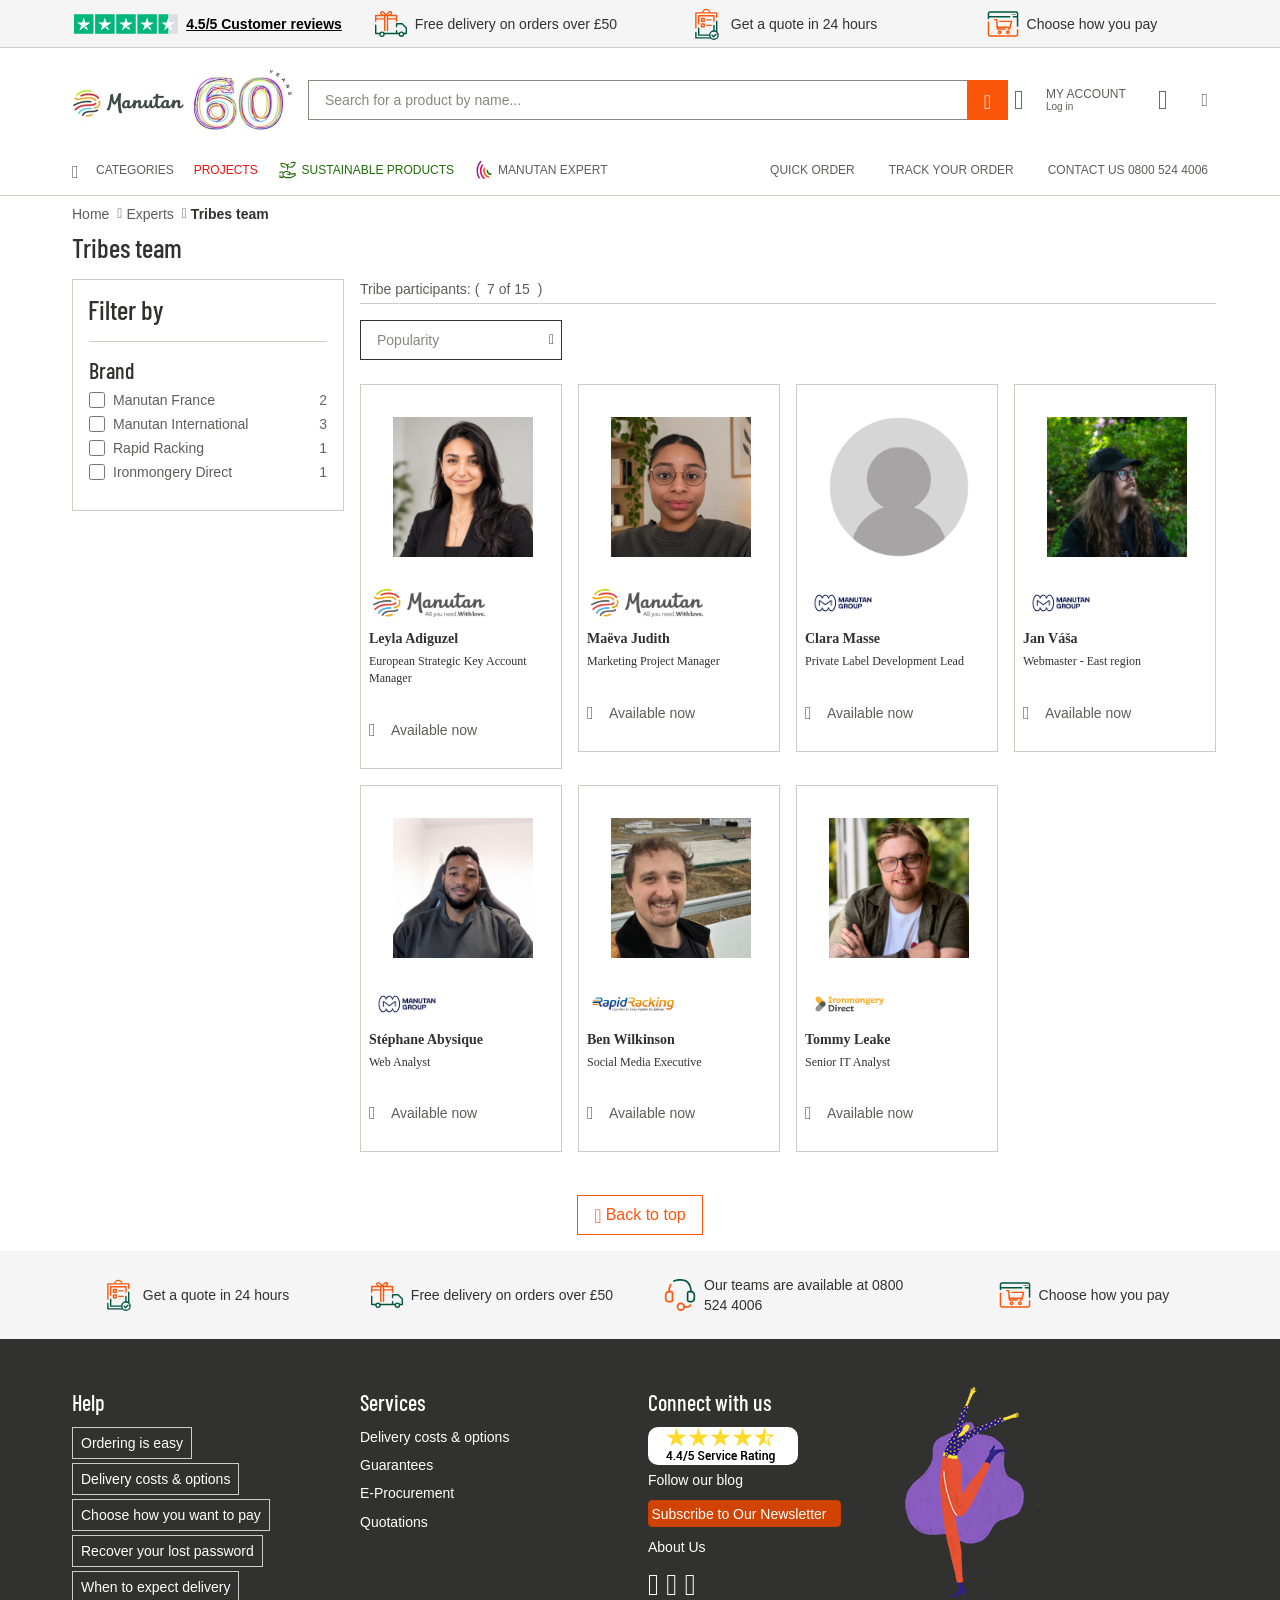
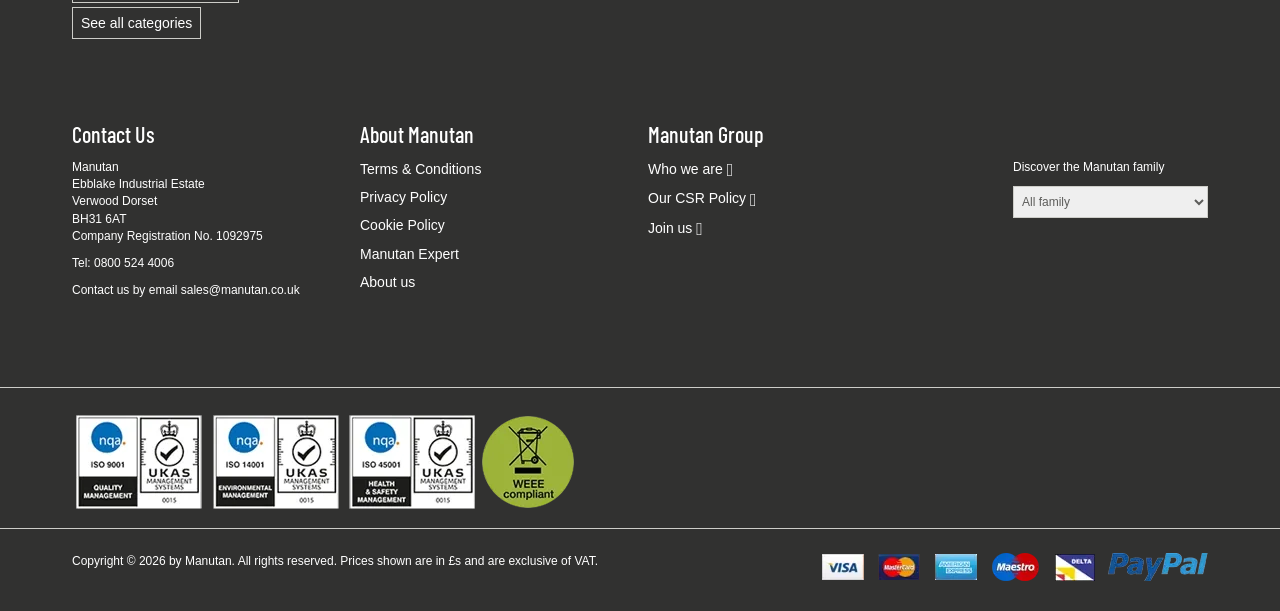
==== commit b76545e3: "Added people" ====
--- a/index.html
+++ b/index.html
@@ -424,6 +424,14 @@
 .middle-subsection { padding: 0 !important; }
 .subox { margin-top: 0 !important; }
 .subox-header::after { display: none !important; }
+.card-grid-mode {
+  grid-auto-rows: 1fr;
+}
+
+.card-grid-mode .card-grid-product {
+  height: 100%;
+}
+
 .assigned-product-role { display: block; margin-top: 4px; font-size: 12px; font-weight: 400; line-height: 1.4; }
 #PageHeading_1_-1001_966433 h1,
 .product_listing_container .card-grid-mode .card-grid-product .product .product_name,
@@ -1195,7 +1203,7 @@
  <input type="hidden" id="currentSortBy" value="5"> 
  </div> <div class="hidden"> <input type="hidden" class="js-pageViewMode" value="grid"> <button type="button" class="bt bt-ico" role="button" id="WC_SearchBasedNavigationResults_pagination_link_list_" data-toggle="tooltip" data-placement="bottom" data-original-title="List View" aria-disabled="true" aria-label="Switch to list view"> <i class="ico-sort-list"></i> </button> <button type="button" class="bt bt-ico active" role="button" data-toggle="tooltip" data-placement="bottom" data-original-title="Grid View" aria-disabled="true" aria-label="Switch to grid view"> <i class="ico-sort-grid"></i> </button> </div> </div> </div> 
  </div> <div class="prodlist-results"> <div class="product_listing_container"> <input type="hidden" id="abTestImageProductCard" value="carousel"> <div class="no-gutter card-grid-mode grid js-grid-mode">  <!-- Include snippet for calculating the PEIS tracking value --><!-- BEGIN PEISScoreTrackingCalculator  --><!-- END PEISScoreTrackingCalculator  --><!-- BEGIN SecondHandProductTracking --><!-- END SecondHandProductTracking --> <span id="dataLayerData_list_20144228" data-uniqueid="20144228" data-name="Headrest Accessory for Office Chairs - Denver Dynamic" data-mig="MIG54237710" data-sku="AB20739" data-position="49" data-price="21.75" data-brand="Dynamic" data-type="single_item" data-count="" data-promo="false" data-promorate="" data-offerstartdate="" data-offerenddate="" data-gmc="GMC01701,GMC01611,GMC01003" data-csr="FALSE" data-variants="0" data-peis="no" data-compliant="" data-second-hand=""> </span> <div class="card-grid-product" data-brand="Manutan France"> <!-- BEGIN CatalogEntryDisplay.jsp --> 
- <!--googleoff: index--> <div id="entitledItem_20144227" style="display:none;"> [ { "catentry_id" : "20144466", "Attributes" :	{ }, "AttributesLabels" :{ }, "AttributesValues" :	{ }, "Price" :	{ "contractPrice":"33.90" }, "SalesUnit" :	{ "salesUnitVal":"1/PCE" }, "ItemImage" : "/img/S/GRP/IC/AIG126555580.jpg", "ItemImage467" : "/img/S/GRP/IC/AIG126555580.jpg", "ItemThumbnailImage" : "/img/S/GRP/IC/AIG126555580.jpg" } ] </div> <!--googleon: index--> <input type="hidden" id="productThumbNailImage" value="/img/S/GRP/IC/AIG126555580.jpg"> <input type="hidden" id="firstAttachment" value="/img/S/GRP/IC/AIG54564813.jpg"> <div class="product row hover-shadow" id="productPreview_20144227"> <!-- BEGIN SecondHandProductTracking --><!-- END SecondHandProductTracking --><!-- Include snippet for calculating the PEIS tracking value --><!-- BEGIN PEISScoreTrackingCalculator  --><!-- END PEISScoreTrackingCalculator  --> <input type="hidden" id="bazaarVoiceEnabled" value="true"> <a id="CatalogEntryDisplayLink_20144227" href="https://www.manutan.co.uk/en/key/arm-accessory-height-adjustable-jackson-dynamic-chair" class="full_tile_product_link" tabindex="0" aria-label="Leyla Adiguzel &#8212; TBD"> <span hidden="">Leyla Adiguzel &#8212; TBD</span> </a> <span id="product_SKU_20144227" class="skuNoDisplay">SKU : MIG54237708</span> <div id="CatalogEntryProdImg_20144227" class="product_image"> <div class="image"> <div class="productGridViewRibbonContainer"> </div> <a id="catalogEntry_img20144227" class="gridview-product-link" href="https://www.manutan.co.uk/en/key/arm-accessory-height-adjustable-jackson-dynamic-chair" title=""> <img alt="Leyla Adiguzel" src="people/placeholder.jpg" class="productImageGridView js-productImageGridView" id="productThumbNailImage_20144227"> </a> </div> </div> <div class="gridViewImageBottomPart"> <div class="cat_brand_logo_block"> <img class="assigned-brand-logo" src="logos/manutan-france.png" alt="Manutan France" title="Manutan France"> </div> </div> <div class="product_info productGridView"> <div class="product_name"> <a aria-hidden="true" tabindex="-1" class="gridview-product-link" id="WC_CatalogEntryDBThumbnailDisplayJSPF_20144227_link_9b" href="https://www.manutan.co.uk/en/key/arm-accessory-height-adjustable-jackson-dynamic-chair"> <span itemprop="name" class="prodlist-item-grid text-ellipsis-xs-3">Leyla Adiguzel<span class="assigned-product-role">TBD</span></span> </a> </div>  <div class="stockAndDeliveryList stockAndDeliveryGridView"> <!-- BEGIN MIStockAndDelivery.jsp --> 
+ <!--googleoff: index--> <div id="entitledItem_20144227" style="display:none;"> [ { "catentry_id" : "20144466", "Attributes" :	{ }, "AttributesLabels" :{ }, "AttributesValues" :	{ }, "Price" :	{ "contractPrice":"33.90" }, "SalesUnit" :	{ "salesUnitVal":"1/PCE" }, "ItemImage" : "/img/S/GRP/IC/AIG126555580.jpg", "ItemImage467" : "/img/S/GRP/IC/AIG126555580.jpg", "ItemThumbnailImage" : "/img/S/GRP/IC/AIG126555580.jpg" } ] </div> <!--googleon: index--> <input type="hidden" id="productThumbNailImage" value="/img/S/GRP/IC/AIG126555580.jpg"> <input type="hidden" id="firstAttachment" value="/img/S/GRP/IC/AIG54564813.jpg"> <div class="product row hover-shadow" id="productPreview_20144227"> <!-- BEGIN SecondHandProductTracking --><!-- END SecondHandProductTracking --><!-- Include snippet for calculating the PEIS tracking value --><!-- BEGIN PEISScoreTrackingCalculator  --><!-- END PEISScoreTrackingCalculator  --> <input type="hidden" id="bazaarVoiceEnabled" value="true"> <a id="CatalogEntryDisplayLink_20144227" href="leyla.html" class="full_tile_product_link" tabindex="0" aria-label="Leyla Adiguzel &#8212; European Strategic Key Account Manager"> <span hidden="">Leyla Adiguzel &#8212; European Strategic Key Account Manager</span> </a> <span id="product_SKU_20144227" class="skuNoDisplay">SKU : MIG54237708</span> <div id="CatalogEntryProdImg_20144227" class="product_image"> <div class="image"> <div class="productGridViewRibbonContainer"> </div> <a id="catalogEntry_img20144227" class="gridview-product-link" href="leyla.html" title=""> <img alt="Leyla Adiguzel" src="people/leyla.jpg" class="productImageGridView js-productImageGridView" id="productThumbNailImage_20144227"> </a> </div> </div> <div class="gridViewImageBottomPart"> <div class="cat_brand_logo_block"> <img class="assigned-brand-logo" src="logos/manutan-france.png" alt="Manutan France" title="Manutan France"> </div> </div> <div class="product_info productGridView"> <div class="product_name"> <a aria-hidden="true" tabindex="-1" class="gridview-product-link" id="WC_CatalogEntryDBThumbnailDisplayJSPF_20144227_link_9b" href="leyla.html"> <span itemprop="name" class="prodlist-item-grid text-ellipsis-xs-3">Leyla Adiguzel<span class="assigned-product-role">European Strategic Key Account Manager</span></span> </a> </div>  <div class="stockAndDeliveryList stockAndDeliveryGridView"> <!-- BEGIN MIStockAndDelivery.jsp --> 
  <div class="stockAndDelivery stockAndDeliveryContainer js-stockAndDeliveryContainer" lang="en" id="deliveryDate_MIG54237708" widgetid="deliveryDate_MIG54237708" style="display: block;"><div class="prod-dispo prod-bloc-part"><div data-dojo-attach-point="deliveryMessageSpanNode" class="prod-stock js-prod-stock prod-stock-ok"><span data-dojo-attach-point="deliveryMessageNode">Available</span></div><div data-dojo-attach-point="deliveryMoreInfoDivNode" class="prod-stock-more js-prod-stock-more hidden"><a data-dojo-attach-point="deliveryMoreInfoNode" data-dojo-attach-event="onclick: displayPopin " class="prod-stock-more-link prod-stock-more-link-ok"></a><span data-dojo-attach-point="deliveryMoreInfoPlannedToBePhaseOutMessageNode"></span></div><div class="prod-fast-delivery-empty"></div><div data-dojo-attach-point="deliveryDateMessageDivNode" class="deliveryDateMessageWrapper js-prod-delivery prod-delivery"><span data-dojo-attach-point="deliveryDateMessageNode">Available now</span></div></div></div> <input type="hidden" id="stockAndDelivery_partnumber_hidden_20144227" value="MIG54237708"> <input type="hidden" id="stockAndDelivery_plannedToBePhaseOut_20144227" value="false"> <input type="hidden" id="stockAndDelivery_widgetChange_20144227" value="false"> <input type="hidden" id="stockAndDelivery_avalaibleQuantity_20144227" value="-1"> <input type="hidden" id="stockAndDelivery_catentry_hidden_MIG54237708" value="20144227"> <input type="hidden" id="stockAndDelivery_salesunit_hidden_MIG54237708" value="?stock? unit(s) available"> <input type="hidden" id="stockAndDelivery_last_salesunit_hidden_MIG54237708" value="Only ?stock? unit(s) available(s)"><!-- END MIStockAndDelivery.jsp --> <div id="unavailableMessage_20144227" class="hidden"> <div class="prod-dispo prod-bloc-part"> <div class="prod-stock prod-stock-ko"> Product temporarily unavailable, coming back soon. </div> </div> </div> 
  </div> <div class="detailsTextCardGridView_20144227 js-show-hover hidden"> <ul><li><span class="card-grid-li-ellipsis">Height-adjustable armrests designed for Jackson Dynamic office chairs.</span></li> <li><span class="card-grid-li-ellipsis">Improves ergonomic support and helps reduce arm, shoulder and wrist strain.</span></li> <li><span class="card-grid-li-ellipsis">Ideal as replacement armrests for worn or damaged chair components.</span></li> <li style="display: none;">Durable construction suitable for daily office and commercial use.</li> <li style="display: none;">Easy self-assembly with compatibility designed specifically for the Dynamic Jackson chair.</li></ul> </div> <span hidden="" itemprop="description">Height-adjustable replacement armrests for Jackson Dynamic ergonomic office chairs.</span>  <div class="shopperActions raiseUnitPriceGrid_20144227 js-show-hover hidden" id="shopperActionsGridView"> <div id="qttAndAddToCart_20144227" class="quantityButtonAddToCart"> <div class="quantity_section col-xs-2"> <div class="input-group product-quantity"> <span class="input-group-btn"> <button type="button" class="btn plus-minus-btn minus-btn" data-quantityinputid="quantity_20144227"> <span>-</span> </button> </span> <input id="quantity_20144227" type="text" class="input-number quantity-input-number" value="1" data-smoq="1" data-sioq="1" data-toggle="popover" data-html="true" data-trigger="manual" data-notshowonclick="true" data-container="body" data-placement="bottom" data-smoqalert="To order this product, the quantity must be at least 1" data-sioqalert="To order this product, the quantity must be a multiple of 1" title="" data-add2cartid="gridViewAdd2Cart_20144227" data-plannedtobephaseoutalert="?stock? item(s) are available&lt;/br&gt;This product is only available whilst stocks last" displaysmoqalert="false" popoverready="false" maxlength="4" data-original-title="&lt;button type='button' class='close' data-dismiss='popover' aria-label='Close'&gt;&lt;i class='ico-close'&gt;&lt;/i&gt;&lt;/button&gt;"> <span class="input-group-btn"> <button type="button plus-minus-btn" class="btn plus-minus-btn" data-quantityinputid="quantity_20144227"> <span>+</span> </button> </span> </div> </div> <input id="eventCategory_20144227" type="hidden" value="CategoryPage"> <input id="partNumber_20144227" type="hidden" value="MIG54237708"> <input id="productType_20144227" type="hidden" value="SingleItem"> <a id="gridViewAdd2Cart_20144227" href="#" class="bt bt-1 addToCartGridView" wairole="button" role="button"> <i class="ico-cart"></i> <i class="ico-loading loader-button"></i> </a> </div> <!-- BEGIN ProductStockPopin.jsp --><!-- END ProductStockPopin.jsp --> <input type="hidden" id="ProductInfoName_20144227" value="Height Adjustable Armrest Accessory for Office Chairs -Jackson Dynamic"> <input type="hidden" id="ProductInfoImage_20144227" value="/img/S/GRP/IC/AIG126555580.jpg"> </div> <input type="hidden" id="countHL_20144227" value=""> <input type="hidden" id="listOrGrid" value="grid"> </div> </div> <input type="hidden" id="isCarousel_MIG54237708" value=""> <!-- END CatalogEntryDisplay.jsp --> <div class="catEntryGrid_border"></div> </div> <!-- Include snippet for calculating the PEIS tracking value --><!-- BEGIN PEISScoreTrackingCalculator  --><!-- END PEISScoreTrackingCalculator  --><!-- BEGIN SecondHandProductTracking --><!-- END SecondHandProductTracking --> <span id="dataLayerData_list_20144227" data-uniqueid="20144227" data-name="Height Adjustable Armrest Accessory for Office Chairs -Jackson Dynamic" data-mig="MIG54237708" data-sku="AB20738" data-position="50" data-price="33.90" data-brand="Dynamic" data-type="single_item" data-count="" data-promo="false" data-promorate="" data-offerstartdate="" data-offerenddate="" data-gmc="GMC01701,GMC01611,GMC01003" data-csr="FALSE" data-variants="0" data-peis="no" data-compliant="" data-second-hand=""> </span> <div class="card-grid-product" data-brand="Manutan France"> <!-- BEGIN CatalogEntryDisplay.jsp --> 
  <!--googleoff: index--> <div id="entitledItem_20144226" style="display:none;"> [ { "catentry_id" : "20144465", "Attributes" :	{ }, "AttributesLabels" :{ }, "AttributesValues" :	{ }, "Price" :	{ "contractPrice":"27.50" }, "SalesUnit" :	{ "salesUnitVal":"1/PCE" }, "ItemImage" : "/img/S/GRP/IC/AIG54565533.jpg", "ItemImage467" : "/img/S/GRP/IC/AIG54565533.jpg", "ItemThumbnailImage" : "/img/S/GRP/IC/AIG54565533.jpg" } ] </div> <!--googleon: index--> <input type="hidden" id="productThumbNailImage" value="/img/S/GRP/IC/AIG54565533.jpg"> <input type="hidden" id="firstAttachment" value=""> <div class="product row hover-shadow" id="productPreview_20144226"> <!-- BEGIN SecondHandProductTracking --><!-- END SecondHandProductTracking --><!-- Include snippet for calculating the PEIS tracking value --><!-- BEGIN PEISScoreTrackingCalculator  --><!-- END PEISScoreTrackingCalculator  --> <input type="hidden" id="bazaarVoiceEnabled" value="true"> <a id="CatalogEntryDisplayLink_20144226" href="maeva.html" class="full_tile_product_link" tabindex="0" aria-label="Ma&#235;va Judith &#8212; Marketing Project Manager"> <span hidden="">Ma&#235;va Judith &#8212; Marketing Project Manager</span> </a> <span id="product_SKU_20144226" class="skuNoDisplay">SKU : MIG54237706</span> <div id="CatalogEntryProdImg_20144226" class="product_image"> <div class="image"> <div class="productGridViewRibbonContainer"> </div> <a id="catalogEntry_img20144226" class="gridview-product-link" href="maeva.html" title=""> <img alt="Ma&#235;va Judith" src="people/maeva.jpg" class="productImageGridView js-productImageGridView" id="productThumbNailImage_20144226"> </a> </div> </div> <div class="gridViewImageBottomPart"> <div class="cat_brand_logo_block"> <img class="assigned-brand-logo" src="logos/manutan-france.png" alt="Manutan France" title="Manutan France"> </div> </div> <div class="product_info productGridView"> <div class="product_name"> <a aria-hidden="true" tabindex="-1" class="gridview-product-link" id="WC_CatalogEntryDBThumbnailDisplayJSPF_20144226_link_9b" href="maeva.html"> <span itemprop="name" class="prodlist-item-grid text-ellipsis-xs-3">Ma&#235;va Judith<span class="assigned-product-role">Marketing Project Manager</span></span> </a> </div>  <div class="stockAndDeliveryList stockAndDeliveryGridView"> <!-- BEGIN MIStockAndDelivery.jsp --> 
@@ -1207,13 +1215,13 @@
  <!--googleoff: index--> <div id="entitledItem_20144222" style="display:none;"> [ { "catentry_id" : "20144457", "Attributes" :	{ }, "AttributesLabels" :{ }, "AttributesValues" :	{ }, "Price" :	{ "contractPrice":"14.99" }, "SalesUnit" :	{ "salesUnitVal":"1/PCE" }, "ItemImage" : "/img/S/GRP/IC/AIG54565517.jpg", "ItemImage467" : "/img/S/GRP/IC/AIG54565517.jpg", "ItemThumbnailImage" : "/img/S/GRP/IC/AIG54565517.jpg" } ] </div> <!--googleon: index--> <input type="hidden" id="productThumbNailImage" value="/img/S/GRP/IC/AIG54565517.jpg"> <input type="hidden" id="firstAttachment" value=""> <div class="product row hover-shadow" id="productPreview_20144222"> <!-- BEGIN SecondHandProductTracking --><!-- END SecondHandProductTracking --><!-- Include snippet for calculating the PEIS tracking value --><!-- BEGIN PEISScoreTrackingCalculator  --><!-- END PEISScoreTrackingCalculator  --> <input type="hidden" id="bazaarVoiceEnabled" value="true"> <a id="CatalogEntryDisplayLink_20144222" href="jan.html" class="full_tile_product_link" tabindex="0" aria-label="Jan V&#225;&#353;a &#8212; Webmaster - East region"> <span hidden="">Jan V&#225;&#353;a &#8212; Webmaster - East region</span> </a> <span id="product_SKU_20144222" class="skuNoDisplay">SKU : MIG54237698</span> <div id="CatalogEntryProdImg_20144222" class="product_image"> <div class="image"> <div class="productGridViewRibbonContainer"> </div> <a id="catalogEntry_img20144222" class="gridview-product-link" href="jan.html" title=""> <img alt="Jan V&#225;&#353;a" src="people/jan.jpg" class="productImageGridView js-productImageGridView" id="productThumbNailImage_20144222"> </a> </div> </div> <div class="gridViewImageBottomPart"> <div class="cat_brand_logo_block"> <img class="assigned-brand-logo" src="logos/manutan-international.png" alt="Manutan International" title="Manutan International"> </div> </div> <div class="product_info productGridView"> <div class="product_name"> <a aria-hidden="true" tabindex="-1" class="gridview-product-link" id="WC_CatalogEntryDBThumbnailDisplayJSPF_20144222_link_9b" href="jan.html"> <span itemprop="name" class="prodlist-item-grid text-ellipsis-xs-3">Jan V&#225;&#353;a<span class="assigned-product-role">Webmaster - East region</span></span> </a> </div>  <div class="stockAndDeliveryList stockAndDeliveryGridView"> <!-- BEGIN MIStockAndDelivery.jsp --> 
  <div class="stockAndDelivery stockAndDeliveryContainer js-stockAndDeliveryContainer" lang="en" id="deliveryDate_MIG54237698" widgetid="deliveryDate_MIG54237698" style="display: block;"><div class="prod-dispo prod-bloc-part"><div data-dojo-attach-point="deliveryMessageSpanNode" class="prod-stock js-prod-stock prod-stock-ok"><span data-dojo-attach-point="deliveryMessageNode">Available</span></div><div data-dojo-attach-point="deliveryMoreInfoDivNode" class="prod-stock-more js-prod-stock-more hidden"><a data-dojo-attach-point="deliveryMoreInfoNode" data-dojo-attach-event="onclick: displayPopin " class="prod-stock-more-link prod-stock-more-link-ok"></a><span data-dojo-attach-point="deliveryMoreInfoPlannedToBePhaseOutMessageNode"></span></div><div class="prod-fast-delivery-empty"></div><div data-dojo-attach-point="deliveryDateMessageDivNode" class="deliveryDateMessageWrapper js-prod-delivery prod-delivery"><span data-dojo-attach-point="deliveryDateMessageNode">Available now</span></div></div></div> <input type="hidden" id="stockAndDelivery_partnumber_hidden_20144222" value="MIG54237698"> <input type="hidden" id="stockAndDelivery_plannedToBePhaseOut_20144222" value="false"> <input type="hidden" id="stockAndDelivery_widgetChange_20144222" value="false"> <input type="hidden" id="stockAndDelivery_avalaibleQuantity_20144222" value="-1"> <input type="hidden" id="stockAndDelivery_catentry_hidden_MIG54237698" value="20144222"> <input type="hidden" id="stockAndDelivery_salesunit_hidden_MIG54237698" value="?stock? unit(s) available"> <input type="hidden" id="stockAndDelivery_last_salesunit_hidden_MIG54237698" value="Only ?stock? unit(s) available(s)"><!-- END MIStockAndDelivery.jsp --> <div id="unavailableMessage_20144222" class="hidden"> <div class="prod-dispo prod-bloc-part"> <div class="prod-stock prod-stock-ko"> Product temporarily unavailable, coming back soon. </div> </div> </div> 
  </div> <div class="detailsTextCardGridView_20144222 js-show-hover hidden"> <ul><li><span class="card-grid-li-ellipsis">Twin wheel configuration for easy glide running.</span></li> <li><span class="card-grid-li-ellipsis">Toughened nylon bearings.</span></li> <li><span class="card-grid-li-ellipsis">Steel circlip fixing post for push in security.</span></li></ul> </div> <span hidden="" itemprop="description"></span>  <div class="shopperActions raiseUnitPriceGrid_20144222 js-show-hover hidden" id="shopperActionsGridView"> <div id="qttAndAddToCart_20144222" class="quantityButtonAddToCart"> <div class="quantity_section col-xs-2"> <div class="input-group product-quantity"> <span class="input-group-btn"> <button type="button" class="btn plus-minus-btn minus-btn" data-quantityinputid="quantity_20144222"> <span>-</span> </button> </span> <input id="quantity_20144222" type="text" class="input-number quantity-input-number" value="1" data-smoq="1" data-sioq="1" data-toggle="popover" data-html="true" data-trigger="manual" data-notshowonclick="true" data-container="body" data-placement="bottom" data-smoqalert="To order this product, the quantity must be at least 1" data-sioqalert="To order this product, the quantity must be a multiple of 1" title="" data-add2cartid="gridViewAdd2Cart_20144222" data-plannedtobephaseoutalert="?stock? item(s) are available&lt;/br&gt;This product is only available whilst stocks last" displaysmoqalert="false" popoverready="false" maxlength="4" data-original-title="&lt;button type='button' class='close' data-dismiss='popover' aria-label='Close'&gt;&lt;i class='ico-close'&gt;&lt;/i&gt;&lt;/button&gt;"> <span class="input-group-btn"> <button type="button plus-minus-btn" class="btn plus-minus-btn" data-quantityinputid="quantity_20144222"> <span>+</span> </button> </span> </div> </div> <input id="eventCategory_20144222" type="hidden" value="CategoryPage"> <input id="partNumber_20144222" type="hidden" value="MIG54237698"> <input id="productType_20144222" type="hidden" value="SingleItem"> <a id="gridViewAdd2Cart_20144222" href="#" class="bt bt-1 addToCartGridView" wairole="button" role="button"> <i class="ico-cart"></i> <i class="ico-loading loader-button"></i> </a> </div> <!-- BEGIN ProductStockPopin.jsp --><!-- END ProductStockPopin.jsp --> <input type="hidden" id="ProductInfoName_20144222" value="Chair Castors - Set Of 5 - Dynamic Accessory"> <input type="hidden" id="ProductInfoImage_20144222" value="/img/S/GRP/IC/AIG54565517.jpg"> </div> <input type="hidden" id="countHL_20144222" value=""> <input type="hidden" id="listOrGrid" value="grid"> </div> </div> <input type="hidden" id="isCarousel_MIG54237698" value=""> <!-- END CatalogEntryDisplay.jsp --> <div class="catEntryGrid_border"></div> </div> <!-- Include snippet for calculating the PEIS tracking value --><!-- BEGIN PEISScoreTrackingCalculator  --><!-- END PEISScoreTrackingCalculator  --><!-- BEGIN SecondHandProductTracking --><!-- END SecondHandProductTracking --> <span id="dataLayerData_list_20144222" data-uniqueid="20144222" data-name="Chair Castors - Set Of 5 - Dynamic Accessory" data-mig="MIG54237698" data-sku="AB20729" data-position="54" data-price="14.99" data-brand="Dynamic" data-type="single_item" data-count="" data-promo="false" data-promorate="" data-offerstartdate="" data-offerenddate="" data-gmc="GMC01701,GMC01611,GMC01003" data-csr="FALSE" data-variants="0" data-peis="no" data-compliant="" data-second-hand=""> </span> <div class="card-grid-product" data-brand="Manutan International"> <!-- BEGIN CatalogEntryDisplay.jsp --> 
- <!--googleoff: index--> <div id="entitledItem_20144221" style="display:none;"> [ { "catentry_id" : "20144456", "Attributes" :	{ }, "AttributesLabels" :{ }, "AttributesValues" :	{ }, "Price" :	{ "contractPrice":"15.45" }, "SalesUnit" :	{ "salesUnitVal":"1/PCE" }, "ItemImage" : "/img/S/GRP/IC/AIG54565515.jpg", "ItemImage467" : "/img/S/GRP/IC/AIG54565515.jpg", "ItemThumbnailImage" : "/img/S/GRP/IC/AIG54565515.jpg" } ] </div> <!--googleon: index--> <input type="hidden" id="productThumbNailImage" value="/img/S/GRP/IC/AIG54565515.jpg"> <input type="hidden" id="firstAttachment" value=""> <div class="product row hover-shadow" id="productPreview_20144221"> <!-- BEGIN SecondHandProductTracking --><!-- END SecondHandProductTracking --><!-- Include snippet for calculating the PEIS tracking value --><!-- BEGIN PEISScoreTrackingCalculator  --><!-- END PEISScoreTrackingCalculator  --> <input type="hidden" id="bazaarVoiceEnabled" value="true"> <a id="CatalogEntryDisplayLink_20144221" href="https://www.manutan.co.uk/en/key/brake-loaded-chair-castor-accessory-set-of-5-dynamic" class="full_tile_product_link" tabindex="0" aria-label="St&#233;phane Abysique &#8212; Web Analyst"> <span hidden="">St&#233;phane Abysique &#8212; Web Analyst</span> </a> <span id="product_SKU_20144221" class="skuNoDisplay">SKU : MIG54237696</span> <div id="CatalogEntryProdImg_20144221" class="product_image"> <div class="image"> <div class="productGridViewRibbonContainer"> </div> <a id="catalogEntry_img20144221" class="gridview-product-link" href="https://www.manutan.co.uk/en/key/brake-loaded-chair-castor-accessory-set-of-5-dynamic" title=""> <img alt="St&#233;phane Abysique" src="people/placeholder.jpg" class="productImageGridView js-productImageGridView" id="productThumbNailImage_20144221"> </a> </div> </div> <div class="gridViewImageBottomPart"> <div class="cat_brand_logo_block"> <img class="assigned-brand-logo" src="logos/manutan-international.png" alt="Manutan International" title="Manutan International"> </div> </div> <div class="product_info productGridView"> <div class="product_name"> <a aria-hidden="true" tabindex="-1" class="gridview-product-link" id="WC_CatalogEntryDBThumbnailDisplayJSPF_20144221_link_9b" href="https://www.manutan.co.uk/en/key/brake-loaded-chair-castor-accessory-set-of-5-dynamic"> <span itemprop="name" class="prodlist-item-grid text-ellipsis-xs-3">St&#233;phane Abysique<span class="assigned-product-role">Web Analyst</span></span> </a> </div>  <div class="stockAndDeliveryList stockAndDeliveryGridView"> <!-- BEGIN MIStockAndDelivery.jsp --> 
+ <!--googleoff: index--> <div id="entitledItem_20144221" style="display:none;"> [ { "catentry_id" : "20144456", "Attributes" :	{ }, "AttributesLabels" :{ }, "AttributesValues" :	{ }, "Price" :	{ "contractPrice":"15.45" }, "SalesUnit" :	{ "salesUnitVal":"1/PCE" }, "ItemImage" : "/img/S/GRP/IC/AIG54565515.jpg", "ItemImage467" : "/img/S/GRP/IC/AIG54565515.jpg", "ItemThumbnailImage" : "/img/S/GRP/IC/AIG54565515.jpg" } ] </div> <!--googleon: index--> <input type="hidden" id="productThumbNailImage" value="/img/S/GRP/IC/AIG54565515.jpg"> <input type="hidden" id="firstAttachment" value=""> <div class="product row hover-shadow" id="productPreview_20144221"> <!-- BEGIN SecondHandProductTracking --><!-- END SecondHandProductTracking --><!-- Include snippet for calculating the PEIS tracking value --><!-- BEGIN PEISScoreTrackingCalculator  --><!-- END PEISScoreTrackingCalculator  --> <input type="hidden" id="bazaarVoiceEnabled" value="true"> <a id="CatalogEntryDisplayLink_20144221" href="stephane.html" class="full_tile_product_link" tabindex="0" aria-label="St&#233;phane Abysique &#8212; Web Analyst"> <span hidden="">St&#233;phane Abysique &#8212; Web Analyst</span> </a> <span id="product_SKU_20144221" class="skuNoDisplay">SKU : MIG54237696</span> <div id="CatalogEntryProdImg_20144221" class="product_image"> <div class="image"> <div class="productGridViewRibbonContainer"> </div> <a id="catalogEntry_img20144221" class="gridview-product-link" href="stephane.html" title=""> <img alt="St&#233;phane Abysique" src="people/stephane.jpg" class="productImageGridView js-productImageGridView" id="productThumbNailImage_20144221"> </a> </div> </div> <div class="gridViewImageBottomPart"> <div class="cat_brand_logo_block"> <img class="assigned-brand-logo" src="logos/manutan-international.png" alt="Manutan International" title="Manutan International"> </div> </div> <div class="product_info productGridView"> <div class="product_name"> <a aria-hidden="true" tabindex="-1" class="gridview-product-link" id="WC_CatalogEntryDBThumbnailDisplayJSPF_20144221_link_9b" href="stephane.html"> <span itemprop="name" class="prodlist-item-grid text-ellipsis-xs-3">St&#233;phane Abysique<span class="assigned-product-role">Web Analyst</span></span> </a> </div>  <div class="stockAndDeliveryList stockAndDeliveryGridView"> <!-- BEGIN MIStockAndDelivery.jsp --> 
  <div class="stockAndDelivery stockAndDeliveryContainer js-stockAndDeliveryContainer" lang="en" id="deliveryDate_MIG54237696" widgetid="deliveryDate_MIG54237696" style="display: block;"><div class="prod-dispo prod-bloc-part"><div data-dojo-attach-point="deliveryMessageSpanNode" class="prod-stock js-prod-stock prod-stock-ok"><span data-dojo-attach-point="deliveryMessageNode">Available</span></div><div data-dojo-attach-point="deliveryMoreInfoDivNode" class="prod-stock-more js-prod-stock-more hidden"><a data-dojo-attach-point="deliveryMoreInfoNode" data-dojo-attach-event="onclick: displayPopin " class="prod-stock-more-link prod-stock-more-link-ok"></a><span data-dojo-attach-point="deliveryMoreInfoPlannedToBePhaseOutMessageNode"></span></div><div class="prod-fast-delivery-empty"></div><div data-dojo-attach-point="deliveryDateMessageDivNode" class="deliveryDateMessageWrapper js-prod-delivery prod-delivery"><span data-dojo-attach-point="deliveryDateMessageNode">Available now</span></div></div></div> <input type="hidden" id="stockAndDelivery_partnumber_hidden_20144221" value="MIG54237696"> <input type="hidden" id="stockAndDelivery_plannedToBePhaseOut_20144221" value="false"> <input type="hidden" id="stockAndDelivery_widgetChange_20144221" value="false"> <input type="hidden" id="stockAndDelivery_avalaibleQuantity_20144221" value="-1"> <input type="hidden" id="stockAndDelivery_catentry_hidden_MIG54237696" value="20144221"> <input type="hidden" id="stockAndDelivery_salesunit_hidden_MIG54237696" value="?stock? unit(s) available"> <input type="hidden" id="stockAndDelivery_last_salesunit_hidden_MIG54237696" value="Only ?stock? unit(s) available(s)"><!-- END MIStockAndDelivery.jsp --> <div id="unavailableMessage_20144221" class="hidden"> <div class="prod-dispo prod-bloc-part"> <div class="prod-stock prod-stock-ko"> Product temporarily unavailable, coming back soon. </div> </div> </div> 
  </div> <div class="detailsTextCardGridView_20144221 js-show-hover hidden"> <ul><li><span class="card-grid-li-ellipsis">Twin wheeled specialist castors.</span></li> <li><span class="card-grid-li-ellipsis">Ideal for hard, vinyl, epoxy, wood or concrete floors.</span></li> <li><span class="card-grid-li-ellipsis">Only brake while the user is sitting on the chair.</span></li> <li style="display: none;">Gives user more control and stability.</li></ul> </div> <span hidden="" itemprop="description"></span>  <div class="shopperActions raiseUnitPriceGrid_20144221 js-show-hover hidden" id="shopperActionsGridView"> <div id="qttAndAddToCart_20144221" class="quantityButtonAddToCart"> <div class="quantity_section col-xs-2"> <div class="input-group product-quantity"> <span class="input-group-btn"> <button type="button" class="btn plus-minus-btn minus-btn" data-quantityinputid="quantity_20144221"> <span>-</span> </button> </span> <input id="quantity_20144221" type="text" class="input-number quantity-input-number" value="1" data-smoq="1" data-sioq="1" data-toggle="popover" data-html="true" data-trigger="manual" data-notshowonclick="true" data-container="body" data-placement="bottom" data-smoqalert="To order this product, the quantity must be at least 1" data-sioqalert="To order this product, the quantity must be a multiple of 1" title="" data-add2cartid="gridViewAdd2Cart_20144221" data-plannedtobephaseoutalert="?stock? item(s) are available&lt;/br&gt;This product is only available whilst stocks last" displaysmoqalert="false" popoverready="false" maxlength="4" data-original-title="&lt;button type='button' class='close' data-dismiss='popover' aria-label='Close'&gt;&lt;i class='ico-close'&gt;&lt;/i&gt;&lt;/button&gt;"> <span class="input-group-btn"> <button type="button plus-minus-btn" class="btn plus-minus-btn" data-quantityinputid="quantity_20144221"> <span>+</span> </button> </span> </div> </div> <input id="eventCategory_20144221" type="hidden" value="CategoryPage"> <input id="partNumber_20144221" type="hidden" value="MIG54237696"> <input id="productType_20144221" type="hidden" value="SingleItem"> <a id="gridViewAdd2Cart_20144221" href="#" class="bt bt-1 addToCartGridView" wairole="button" role="button"> <i class="ico-cart"></i> <i class="ico-loading loader-button"></i> </a> </div> <!-- BEGIN ProductStockPopin.jsp --><!-- END ProductStockPopin.jsp --> <input type="hidden" id="ProductInfoName_20144221" value="Brake-loaded Chair Castor Accessory - Set Of 5 - Dynamic"> <input type="hidden" id="ProductInfoImage_20144221" value="/img/S/GRP/IC/AIG54565515.jpg"> </div> <input type="hidden" id="countHL_20144221" value=""> <input type="hidden" id="listOrGrid" value="grid"> </div> </div> <input type="hidden" id="isCarousel_MIG54237696" value=""> <!-- END CatalogEntryDisplay.jsp --> <div class="catEntryGrid_border"></div> </div> <!-- Include snippet for calculating the PEIS tracking value --><!-- BEGIN PEISScoreTrackingCalculator  --><!-- END PEISScoreTrackingCalculator  --><!-- BEGIN SecondHandProductTracking --><!-- END SecondHandProductTracking --> <span id="dataLayerData_list_20144221" data-uniqueid="20144221" data-name="Brake-loaded Chair Castor Accessory - Set Of 5 - Dynamic" data-mig="MIG54237696" data-sku="AB20728" data-position="55" data-price="15.45" data-brand="Dynamic" data-type="single_item" data-count="" data-promo="false" data-promorate="" data-offerstartdate="" data-offerenddate="" data-gmc="GMC01701,GMC01611,GMC01003" data-csr="FALSE" data-variants="0" data-peis="no" data-compliant="" data-second-hand=""> </span> <div class="card-grid-product" data-brand="Rapid Racking"> <!-- BEGIN CatalogEntryDisplay.jsp --> 
- <!--googleoff: index--> <div id="entitledItem_20144220" style="display:none;"> [ { "catentry_id" : "20144455", "Attributes" :	{ }, "AttributesLabels" :{ }, "AttributesValues" :	{ }, "Price" :	{ "contractPrice":"14.99" }, "SalesUnit" :	{ "salesUnitVal":"1/PCE" }, "ItemImage" : "/img/S/GRP/IC/AIG54565512.jpg", "ItemImage467" : "/img/S/GRP/IC/AIG54565512.jpg", "ItemThumbnailImage" : "/img/S/GRP/IC/AIG54565512.jpg" } ] </div> <!--googleon: index--> <input type="hidden" id="productThumbNailImage" value="/img/S/GRP/IC/AIG54565512.jpg"> <input type="hidden" id="firstAttachment" value=""> <div class="product row hover-shadow" id="productPreview_20144220"> <!-- BEGIN SecondHandProductTracking --><!-- END SecondHandProductTracking --><!-- Include snippet for calculating the PEIS tracking value --><!-- BEGIN PEISScoreTrackingCalculator  --><!-- END PEISScoreTrackingCalculator  --> <input type="hidden" id="bazaarVoiceEnabled" value="true"> <a id="CatalogEntryDisplayLink_20144220" href="https://www.manutan.co.uk/en/key/soft-wheel-chair-castor-accessory-set-of-5-dynamic" class="full_tile_product_link" tabindex="0" aria-label="Ben Wilkinson &#8212; Social media Executive"> <span hidden="">Ben Wilkinson &#8212; Social media Executive</span> </a> <span id="product_SKU_20144220" class="skuNoDisplay">SKU : MIG54237694</span> <div id="CatalogEntryProdImg_20144220" class="product_image"> <div class="image"> <div class="productGridViewRibbonContainer"> </div> <a id="catalogEntry_img20144220" class="gridview-product-link" href="https://www.manutan.co.uk/en/key/soft-wheel-chair-castor-accessory-set-of-5-dynamic" title=""> <img alt="Ben Wilkinson" src="people/placeholder.jpg" class="productImageGridView js-productImageGridView" id="productThumbNailImage_20144220"> </a> </div> </div> <div class="gridViewImageBottomPart"> <div class="cat_brand_logo_block"> <img class="assigned-brand-logo" src="logos/rapid-racking.webp" alt="Rapid Racking" title="Rapid Racking"> </div> </div> <div class="product_info productGridView"> <div class="product_name"> <a aria-hidden="true" tabindex="-1" class="gridview-product-link" id="WC_CatalogEntryDBThumbnailDisplayJSPF_20144220_link_9b" href="https://www.manutan.co.uk/en/key/soft-wheel-chair-castor-accessory-set-of-5-dynamic"> <span itemprop="name" class="prodlist-item-grid text-ellipsis-xs-3">Ben Wilkinson<span class="assigned-product-role">Social media Executive</span></span> </a> </div>  <div class="stockAndDeliveryList stockAndDeliveryGridView"> <!-- BEGIN MIStockAndDelivery.jsp --> 
+ <!--googleoff: index--> <div id="entitledItem_20144220" style="display:none;"> [ { "catentry_id" : "20144455", "Attributes" :	{ }, "AttributesLabels" :{ }, "AttributesValues" :	{ }, "Price" :	{ "contractPrice":"14.99" }, "SalesUnit" :	{ "salesUnitVal":"1/PCE" }, "ItemImage" : "/img/S/GRP/IC/AIG54565512.jpg", "ItemImage467" : "/img/S/GRP/IC/AIG54565512.jpg", "ItemThumbnailImage" : "/img/S/GRP/IC/AIG54565512.jpg" } ] </div> <!--googleon: index--> <input type="hidden" id="productThumbNailImage" value="/img/S/GRP/IC/AIG54565512.jpg"> <input type="hidden" id="firstAttachment" value=""> <div class="product row hover-shadow" id="productPreview_20144220"> <!-- BEGIN SecondHandProductTracking --><!-- END SecondHandProductTracking --><!-- Include snippet for calculating the PEIS tracking value --><!-- BEGIN PEISScoreTrackingCalculator  --><!-- END PEISScoreTrackingCalculator  --> <input type="hidden" id="bazaarVoiceEnabled" value="true"> <a id="CatalogEntryDisplayLink_20144220" href="ben.html" class="full_tile_product_link" tabindex="0" aria-label="Ben Wilkinson &#8212; Social Media Executive"> <span hidden="">Ben Wilkinson &#8212; Social Media Executive</span> </a> <span id="product_SKU_20144220" class="skuNoDisplay">SKU : MIG54237694</span> <div id="CatalogEntryProdImg_20144220" class="product_image"> <div class="image"> <div class="productGridViewRibbonContainer"> </div> <a id="catalogEntry_img20144220" class="gridview-product-link" href="ben.html" title=""> <img alt="Ben Wilkinson" src="people/ben.jpg" class="productImageGridView js-productImageGridView" id="productThumbNailImage_20144220"> </a> </div> </div> <div class="gridViewImageBottomPart"> <div class="cat_brand_logo_block"> <img class="assigned-brand-logo" src="logos/rapid-racking.webp" alt="Rapid Racking" title="Rapid Racking"> </div> </div> <div class="product_info productGridView"> <div class="product_name"> <a aria-hidden="true" tabindex="-1" class="gridview-product-link" id="WC_CatalogEntryDBThumbnailDisplayJSPF_20144220_link_9b" href="ben.html"> <span itemprop="name" class="prodlist-item-grid text-ellipsis-xs-3">Ben Wilkinson<span class="assigned-product-role">Social Media Executive</span></span> </a> </div>  <div class="stockAndDeliveryList stockAndDeliveryGridView"> <!-- BEGIN MIStockAndDelivery.jsp --> 
  <div class="stockAndDelivery stockAndDeliveryContainer js-stockAndDeliveryContainer" lang="en" id="deliveryDate_MIG54237694" widgetid="deliveryDate_MIG54237694" style="display: block;"><div class="prod-dispo prod-bloc-part"><div data-dojo-attach-point="deliveryMessageSpanNode" class="prod-stock js-prod-stock prod-stock-ok"><span data-dojo-attach-point="deliveryMessageNode">Available</span></div><div data-dojo-attach-point="deliveryMoreInfoDivNode" class="prod-stock-more js-prod-stock-more hidden"><a data-dojo-attach-point="deliveryMoreInfoNode" data-dojo-attach-event="onclick: displayPopin " class="prod-stock-more-link prod-stock-more-link-ok"></a><span data-dojo-attach-point="deliveryMoreInfoPlannedToBePhaseOutMessageNode"></span></div><div class="prod-fast-delivery-empty"></div><div data-dojo-attach-point="deliveryDateMessageDivNode" class="deliveryDateMessageWrapper js-prod-delivery prod-delivery"><span data-dojo-attach-point="deliveryDateMessageNode">Available now</span></div></div></div> <input type="hidden" id="stockAndDelivery_partnumber_hidden_20144220" value="MIG54237694"> <input type="hidden" id="stockAndDelivery_plannedToBePhaseOut_20144220" value="false"> <input type="hidden" id="stockAndDelivery_widgetChange_20144220" value="false"> <input type="hidden" id="stockAndDelivery_avalaibleQuantity_20144220" value="-1"> <input type="hidden" id="stockAndDelivery_catentry_hidden_MIG54237694" value="20144220"> <input type="hidden" id="stockAndDelivery_salesunit_hidden_MIG54237694" value="?stock? unit(s) available"> <input type="hidden" id="stockAndDelivery_last_salesunit_hidden_MIG54237694" value="Only ?stock? unit(s) available(s)"><!-- END MIStockAndDelivery.jsp --> <div id="unavailableMessage_20144220" class="hidden"> <div class="prod-dispo prod-bloc-part"> <div class="prod-stock prod-stock-ko"> Product temporarily unavailable, coming back soon. </div> </div> </div> 
  </div> <div class="detailsTextCardGridView_20144220 js-show-hover hidden"> <ul><li><span class="card-grid-li-ellipsis">Twin wheel configuration for easy glide running.</span></li> <li><span class="card-grid-li-ellipsis">Toughened nylon bearings.</span></li> <li><span class="card-grid-li-ellipsis">Soft wheel ideal on hard floor areas to assist with smooth running.</span></li></ul> </div> <span hidden="" itemprop="description"></span>  <div class="shopperActions raiseUnitPriceGrid_20144220 js-show-hover hidden" id="shopperActionsGridView"> <div id="qttAndAddToCart_20144220" class="quantityButtonAddToCart"> <div class="quantity_section col-xs-2"> <div class="input-group product-quantity"> <span class="input-group-btn"> <button type="button" class="btn plus-minus-btn minus-btn" data-quantityinputid="quantity_20144220"> <span>-</span> </button> </span> <input id="quantity_20144220" type="text" class="input-number quantity-input-number" value="1" data-smoq="1" data-sioq="1" data-toggle="popover" data-html="true" data-trigger="manual" data-notshowonclick="true" data-container="body" data-placement="bottom" data-smoqalert="To order this product, the quantity must be at least 1" data-sioqalert="To order this product, the quantity must be a multiple of 1" title="" data-add2cartid="gridViewAdd2Cart_20144220" data-plannedtobephaseoutalert="?stock? item(s) are available&lt;/br&gt;This product is only available whilst stocks last" displaysmoqalert="false" popoverready="false" maxlength="4" data-original-title="&lt;button type='button' class='close' data-dismiss='popover' aria-label='Close'&gt;&lt;i class='ico-close'&gt;&lt;/i&gt;&lt;/button&gt;"> <span class="input-group-btn"> <button type="button plus-minus-btn" class="btn plus-minus-btn" data-quantityinputid="quantity_20144220"> <span>+</span> </button> </span> </div> </div> <input id="eventCategory_20144220" type="hidden" value="CategoryPage"> <input id="partNumber_20144220" type="hidden" value="MIG54237694"> <input id="productType_20144220" type="hidden" value="SingleItem"> <a id="gridViewAdd2Cart_20144220" href="#" class="bt bt-1 addToCartGridView" wairole="button" role="button"> <i class="ico-cart"></i> <i class="ico-loading loader-button"></i> </a> </div> <!-- BEGIN ProductStockPopin.jsp --><!-- END ProductStockPopin.jsp --> <input type="hidden" id="ProductInfoName_20144220" value="Soft Wheel Chair Castor Accessory - Set Of 5 - Dynamic"> <input type="hidden" id="ProductInfoImage_20144220" value="/img/S/GRP/IC/AIG54565512.jpg"> </div> <input type="hidden" id="countHL_20144220" value=""> <input type="hidden" id="listOrGrid" value="grid"> </div> </div> <input type="hidden" id="isCarousel_MIG54237694" value=""> <!-- END CatalogEntryDisplay.jsp --> <div class="catEntryGrid_border"></div> </div> <!-- Include snippet for calculating the PEIS tracking value --><!-- BEGIN PEISScoreTrackingCalculator  --><!-- END PEISScoreTrackingCalculator  --><!-- BEGIN SecondHandProductTracking --><!-- END SecondHandProductTracking --> <span id="dataLayerData_list_20144220" data-uniqueid="20144220" data-name="Soft Wheel Chair Castor Accessory - Set Of 5 - Dynamic" data-mig="MIG54237694" data-sku="AB20727" data-position="56" data-price="14.99" data-brand="Dynamic" data-type="single_item" data-count="" data-promo="false" data-promorate="" data-offerstartdate="" data-offerenddate="" data-gmc="GMC01701,GMC01611,GMC01003" data-csr="FALSE" data-variants="0" data-peis="no" data-compliant="" data-second-hand=""> </span>  <!-- Include snippet for calculating the PEIS tracking value --><!-- BEGIN PEISScoreTrackingCalculator  --><!-- END PEISScoreTrackingCalculator  --><!-- BEGIN SecondHandProductTracking --><!-- END SecondHandProductTracking --> <span id="dataLayerData_list_20144219" data-uniqueid="20144219" data-name="Black Laptop Cradle Accessory For Easy Adjust Chair Arms - Dynamic" data-mig="MIG54237692" data-sku="AB20726" data-position="57" data-price="46.90" data-brand="Dynamic" data-type="single_item" data-count="" data-promo="false" data-promorate="" data-offerstartdate="" data-offerenddate="" data-gmc="GMC01701,GMC01611,GMC01003" data-csr="FALSE" data-variants="0" data-peis="no" data-compliant="" data-second-hand=""> </span>  <span id="dataLayerData_list_20144218" data-uniqueid="20144218" data-name="Headrest Accessory - Various Colours - Black Zure Chairs - Dynamic" data-mig="MIG54237690" data-sku="" data-position="58" data-price="54.50" data-brand="Dynamic" data-type="mig" data-count="" data-promo="false" data-promorate="" data-offerstartdate="" data-offerenddate="" data-gmc="GMC01701,GMC01611,GMC01003" data-csr="FALSE" data-variants="3" data-peis="no" data-compliant="" data-second-hand=""> </span> <div class="card-grid-product" data-brand="Ironmongery Direct"> <!-- BEGIN CatalogEntryDisplay.jsp --> 
- <!--googleoff: index--> <div id="entitledItem_20144217" style="display:none;"> [ { "catentry_id" : "20144448", "Attributes" :	{ }, "AttributesLabels" :{ }, "AttributesValues" :	{ }, "Price" :	{ "contractPrice":"29.25" }, "SalesUnit" :	{ "salesUnitVal":"1/PCE" }, "ItemImage" : "/img/S/GRP/IC/AIG126555579.jpg", "ItemImage467" : "/img/S/GRP/IC/AIG126555579.jpg", "ItemThumbnailImage" : "/img/S/GRP/IC/AIG126555579.jpg" } ] </div> <!--googleon: index--> <input type="hidden" id="productThumbNailImage" value="/img/S/GRP/IC/AIG126555579.jpg"> <input type="hidden" id="firstAttachment" value=""> <div class="product row hover-shadow" id="productPreview_20144217"> <!-- BEGIN SecondHandProductTracking --><!-- END SecondHandProductTracking --><!-- Include snippet for calculating the PEIS tracking value --><!-- BEGIN PEISScoreTrackingCalculator  --><!-- END PEISScoreTrackingCalculator  --> <input type="hidden" id="bazaarVoiceEnabled" value="true"> <a id="CatalogEntryDisplayLink_20144217" href="https://www.manutan.co.uk/en/key/headrest-accessory-bonded-leather-victor-chairs-dynamic" class="full_tile_product_link" tabindex="0" aria-label="Tommy Leake &#8212; Senior IT Analyst"> <span hidden="">Tommy Leake &#8212; Senior IT Analyst</span> </a> <span id="product_SKU_20144217" class="skuNoDisplay">SKU : MIG54237688</span> <div id="CatalogEntryProdImg_20144217" class="product_image"> <div class="image"> <div class="productGridViewRibbonContainer"> </div> <a id="catalogEntry_img20144217" class="gridview-product-link" href="https://www.manutan.co.uk/en/key/headrest-accessory-bonded-leather-victor-chairs-dynamic" title=""> <img alt="Tommy Leake" src="people/placeholder.jpg" class="productImageGridView js-productImageGridView" id="productThumbNailImage_20144217"> </a> </div> </div> <div class="gridViewImageBottomPart"> <div class="cat_brand_logo_block"> <img class="assigned-brand-logo" src="logos/ironmongery.png" alt="Ironmongery Direct" title="Ironmongery Direct"> </div> </div> <div class="product_info productGridView"> <div class="product_name"> <a aria-hidden="true" tabindex="-1" class="gridview-product-link" id="WC_CatalogEntryDBThumbnailDisplayJSPF_20144217_link_9b" href="https://www.manutan.co.uk/en/key/headrest-accessory-bonded-leather-victor-chairs-dynamic"> <span itemprop="name" class="prodlist-item-grid text-ellipsis-xs-3">Tommy Leake<span class="assigned-product-role">Senior IT Analyst</span></span> </a> </div>  <div class="stockAndDeliveryList stockAndDeliveryGridView"> <!-- BEGIN MIStockAndDelivery.jsp --> 
+ <!--googleoff: index--> <div id="entitledItem_20144217" style="display:none;"> [ { "catentry_id" : "20144448", "Attributes" :	{ }, "AttributesLabels" :{ }, "AttributesValues" :	{ }, "Price" :	{ "contractPrice":"29.25" }, "SalesUnit" :	{ "salesUnitVal":"1/PCE" }, "ItemImage" : "/img/S/GRP/IC/AIG126555579.jpg", "ItemImage467" : "/img/S/GRP/IC/AIG126555579.jpg", "ItemThumbnailImage" : "/img/S/GRP/IC/AIG126555579.jpg" } ] </div> <!--googleon: index--> <input type="hidden" id="productThumbNailImage" value="/img/S/GRP/IC/AIG126555579.jpg"> <input type="hidden" id="firstAttachment" value=""> <div class="product row hover-shadow" id="productPreview_20144217"> <!-- BEGIN SecondHandProductTracking --><!-- END SecondHandProductTracking --><!-- Include snippet for calculating the PEIS tracking value --><!-- BEGIN PEISScoreTrackingCalculator  --><!-- END PEISScoreTrackingCalculator  --> <input type="hidden" id="bazaarVoiceEnabled" value="true"> <a id="CatalogEntryDisplayLink_20144217" href="tommy.html" class="full_tile_product_link" tabindex="0" aria-label="Tommy Leake &#8212; Senior IT Analyst"> <span hidden="">Tommy Leake &#8212; Senior IT Analyst</span> </a> <span id="product_SKU_20144217" class="skuNoDisplay">SKU : MIG54237688</span> <div id="CatalogEntryProdImg_20144217" class="product_image"> <div class="image"> <div class="productGridViewRibbonContainer"> </div> <a id="catalogEntry_img20144217" class="gridview-product-link" href="tommy.html" title=""> <img alt="Tommy Leake" src="people/tommy.jpg" class="productImageGridView js-productImageGridView" id="productThumbNailImage_20144217"> </a> </div> </div> <div class="gridViewImageBottomPart"> <div class="cat_brand_logo_block"> <img class="assigned-brand-logo" src="logos/ironmongery.png" alt="Ironmongery Direct" title="Ironmongery Direct"> </div> </div> <div class="product_info productGridView"> <div class="product_name"> <a aria-hidden="true" tabindex="-1" class="gridview-product-link" id="WC_CatalogEntryDBThumbnailDisplayJSPF_20144217_link_9b" href="tommy.html"> <span itemprop="name" class="prodlist-item-grid text-ellipsis-xs-3">Tommy Leake<span class="assigned-product-role">Senior IT Analyst</span></span> </a> </div>  <div class="stockAndDeliveryList stockAndDeliveryGridView"> <!-- BEGIN MIStockAndDelivery.jsp --> 
  <div class="stockAndDelivery stockAndDeliveryContainer js-stockAndDeliveryContainer" lang="en" id="deliveryDate_MIG54237688" widgetid="deliveryDate_MIG54237688" style="display: block;"><div class="prod-dispo prod-bloc-part"><div data-dojo-attach-point="deliveryMessageSpanNode" class="prod-stock js-prod-stock prod-stock-ok"><span data-dojo-attach-point="deliveryMessageNode">Available</span></div><div data-dojo-attach-point="deliveryMoreInfoDivNode" class="prod-stock-more js-prod-stock-more hidden"><a data-dojo-attach-point="deliveryMoreInfoNode" data-dojo-attach-event="onclick: displayPopin " class="prod-stock-more-link prod-stock-more-link-ok"></a><span data-dojo-attach-point="deliveryMoreInfoPlannedToBePhaseOutMessageNode"></span></div><div class="prod-fast-delivery-empty"></div><div data-dojo-attach-point="deliveryDateMessageDivNode" class="deliveryDateMessageWrapper js-prod-delivery prod-delivery"><span data-dojo-attach-point="deliveryDateMessageNode">Available now</span></div></div></div> <input type="hidden" id="stockAndDelivery_partnumber_hidden_20144217" value="MIG54237688"> <input type="hidden" id="stockAndDelivery_plannedToBePhaseOut_20144217" value="false"> <input type="hidden" id="stockAndDelivery_widgetChange_20144217" value="false"> <input type="hidden" id="stockAndDelivery_avalaibleQuantity_20144217" value="-1"> <input type="hidden" id="stockAndDelivery_catentry_hidden_MIG54237688" value="20144217"> <input type="hidden" id="stockAndDelivery_salesunit_hidden_MIG54237688" value="?stock? unit(s) available"> <input type="hidden" id="stockAndDelivery_last_salesunit_hidden_MIG54237688" value="Only ?stock? unit(s) available(s)"><!-- END MIStockAndDelivery.jsp --> <div id="unavailableMessage_20144217" class="hidden"> <div class="prod-dispo prod-bloc-part"> <div class="prod-stock prod-stock-ko"> Product temporarily unavailable, coming back soon. </div> </div> </div> 
  </div> <div class="detailsTextCardGridView_20144217 js-show-hover hidden"> <ul><li><span class="card-grid-li-ellipsis">Adjustable for comfort.</span></li> <li><span class="card-grid-li-ellipsis">Soft Bonded Leather for a luxury look.</span></li> <li><span class="card-grid-li-ellipsis">Curved shape.</span></li></ul> </div> <span hidden="" itemprop="description"></span>  <div class="shopperActions raiseUnitPriceGrid_20144217 js-show-hover hidden" id="shopperActionsGridView"> <div id="qttAndAddToCart_20144217" class="quantityButtonAddToCart"> <div class="quantity_section col-xs-2"> <div class="input-group product-quantity"> <span class="input-group-btn"> <button type="button" class="btn plus-minus-btn minus-btn" data-quantityinputid="quantity_20144217"> <span>-</span> </button> </span> <input id="quantity_20144217" type="text" class="input-number quantity-input-number" value="1" data-smoq="1" data-sioq="1" data-toggle="popover" data-html="true" data-trigger="manual" data-notshowonclick="true" data-container="body" data-placement="bottom" data-smoqalert="To order this product, the quantity must be at least 1" data-sioqalert="To order this product, the quantity must be a multiple of 1" title="" data-add2cartid="gridViewAdd2Cart_20144217" data-plannedtobephaseoutalert="?stock? item(s) are available&lt;/br&gt;This product is only available whilst stocks last" displaysmoqalert="false" popoverready="false" maxlength="4" data-original-title="&lt;button type='button' class='close' data-dismiss='popover' aria-label='Close'&gt;&lt;i class='ico-close'&gt;&lt;/i&gt;&lt;/button&gt;"> <span class="input-group-btn"> <button type="button plus-minus-btn" class="btn plus-minus-btn" data-quantityinputid="quantity_20144217"> <span>+</span> </button> </span> </div> </div> <input id="eventCategory_20144217" type="hidden" value="CategoryPage"> <input id="partNumber_20144217" type="hidden" value="MIG54237688"> <input id="productType_20144217" type="hidden" value="SingleItem"> <a id="gridViewAdd2Cart_20144217" href="#" class="bt bt-1 addToCartGridView" wairole="button" role="button"> <i class="ico-cart"></i> <i class="ico-loading loader-button"></i> </a> </div> <!-- BEGIN ProductStockPopin.jsp --><!-- END ProductStockPopin.jsp --> <input type="hidden" id="ProductInfoName_20144217" value="Headrest Accessory - Bonded Leather - Victor Chairs - Dynamic"> <input type="hidden" id="ProductInfoImage_20144217" value="/img/S/GRP/IC/AIG126555579.jpg"> </div> <input type="hidden" id="countHL_20144217" value=""> <input type="hidden" id="listOrGrid" value="grid"> </div> </div> <input type="hidden" id="isCarousel_MIG54237688" value=""> <!-- END CatalogEntryDisplay.jsp --> <div class="catEntryGrid_border"></div> </div> <!-- Include snippet for calculating the PEIS tracking value --><!-- BEGIN PEISScoreTrackingCalculator  --><!-- END PEISScoreTrackingCalculator  --><!-- BEGIN SecondHandProductTracking --><!-- END SecondHandProductTracking --> <span id="dataLayerData_list_20144217" data-uniqueid="20144217" data-name="Headrest Accessory - Bonded Leather - Victor Chairs - Dynamic" data-mig="MIG54237688" data-sku="AB20720" data-position="59" data-price="29.25" data-brand="Dynamic" data-type="single_item" data-count="" data-promo="false" data-promorate="" data-offerstartdate="" data-offerenddate="" data-gmc="GMC01701,GMC01611,GMC01003" data-csr="FALSE" data-variants="0" data-peis="no" data-compliant="" data-second-hand=""> </span>  <!-- Include snippet for calculating the PEIS tracking value --><!-- BEGIN PEISScoreTrackingCalculator  --><!-- END PEISScoreTrackingCalculator  --><!-- BEGIN SecondHandProductTracking --><!-- END SecondHandProductTracking --> <span id="dataLayerData_list_20144216" data-uniqueid="20144216" data-name="Headrest Accessory - Black Mesh Back - Stealth Shadow Chairs - Dynamic" data-mig="MIG54237686" data-sku="AB20719" data-position="60" data-price="44.75" data-brand="Dynamic" data-type="single_item" data-count="" data-promo="false" data-promorate="" data-offerstartdate="" data-offerenddate="" data-gmc="GMC01701,GMC01611,GMC01003" data-csr="FALSE" data-variants="0" data-peis="no" data-compliant="" data-second-hand=""> </span> </div>   </div> </div> </div>  <div class="compareCheckboxLabels"> <label>Compare</label> <label>Add more to compare</label> <label>Added</label> </div>  <input type="hidden" id="currentPageDataLayer" value="2">  
  
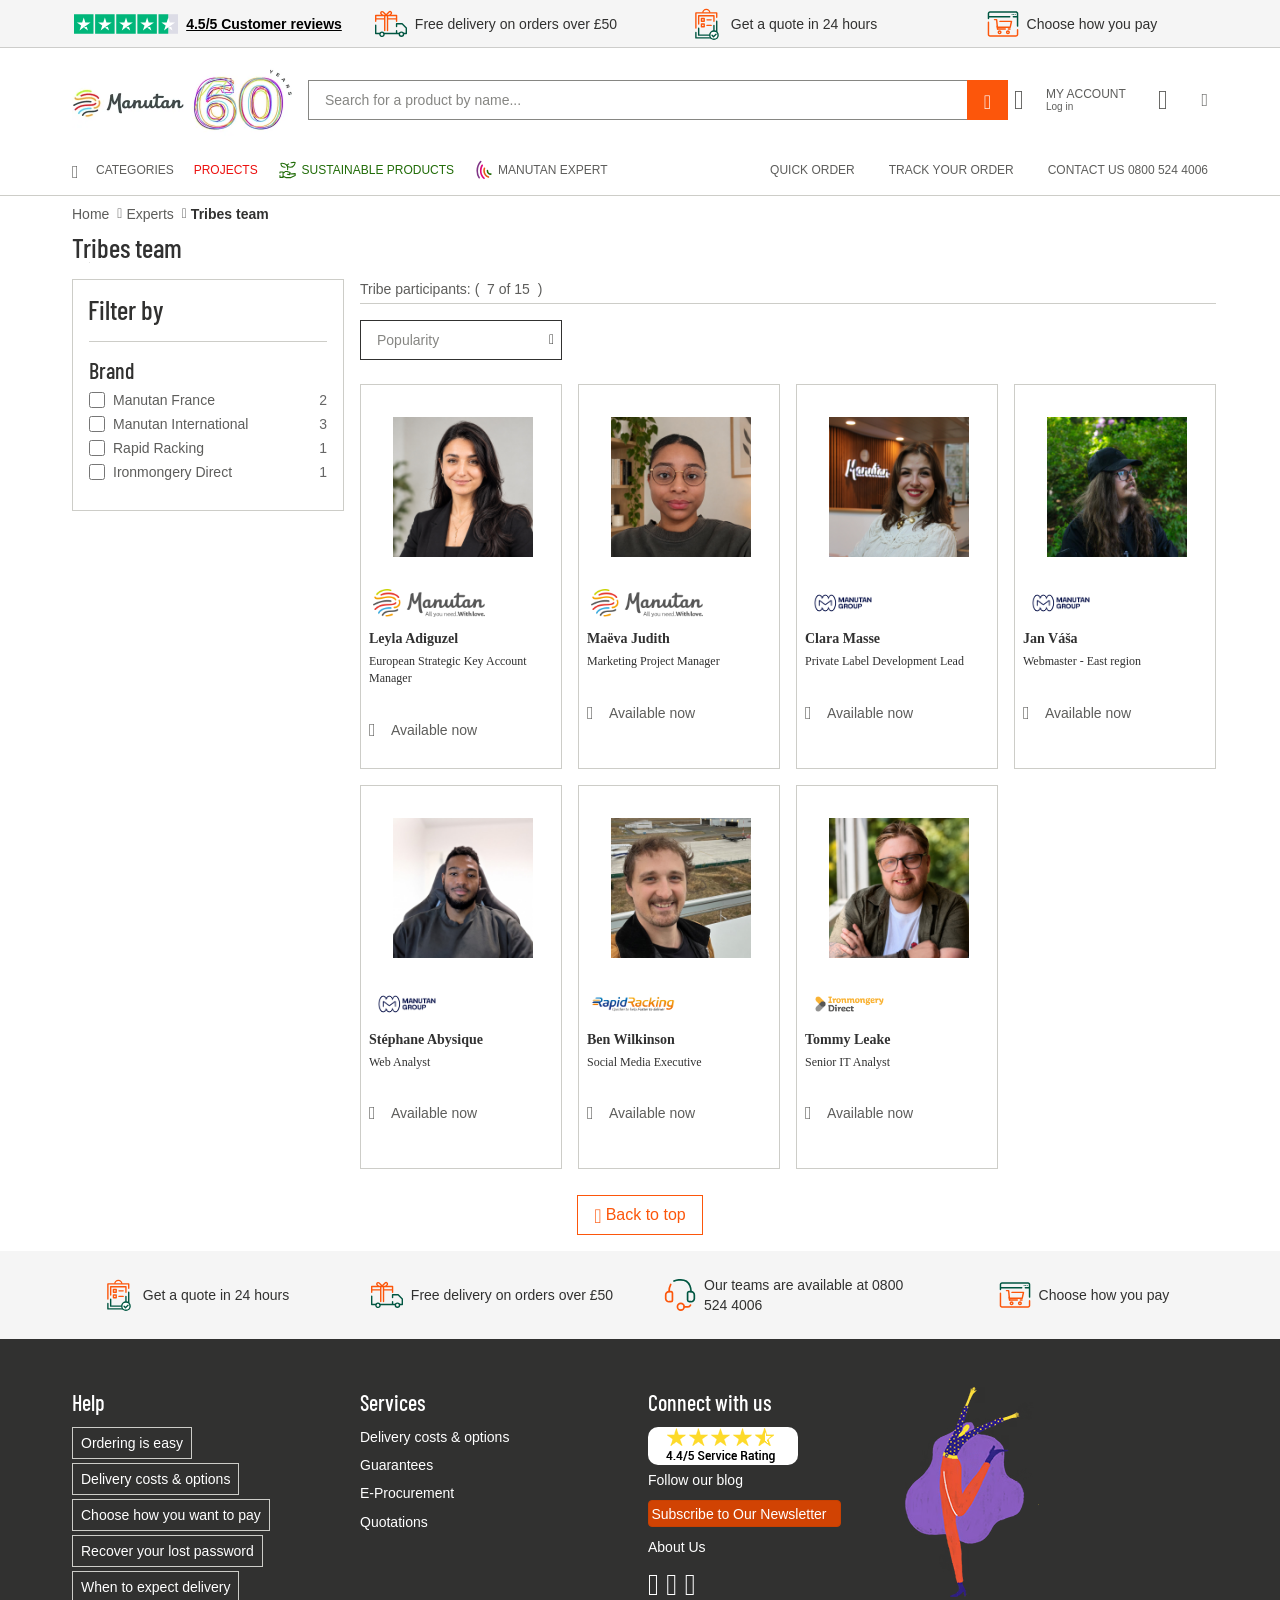
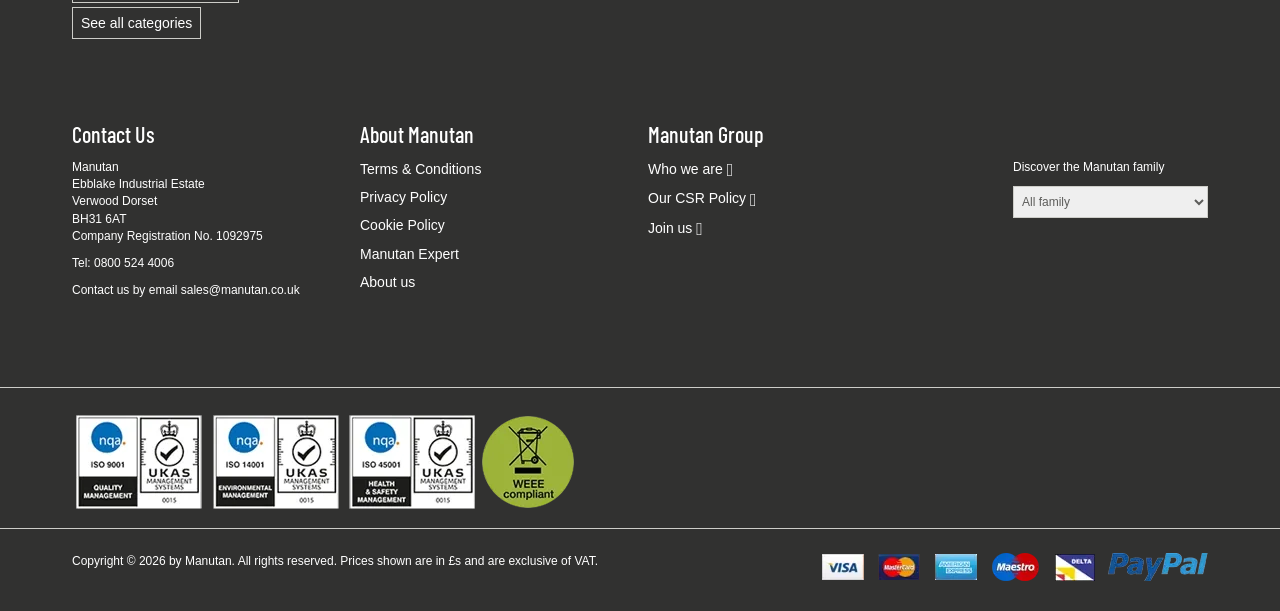
==== commit af423bbf: "Added Clara" ====
--- a/index.html
+++ b/index.html
@@ -432,6 +432,10 @@
   height: 100%;
 }
 
+.product.row.hover-shadow {
+  height: 100%;
+}
+
 .assigned-product-role { display: block; margin-top: 4px; font-size: 12px; font-weight: 400; line-height: 1.4; }
 #PageHeading_1_-1001_966433 h1,
 .product_listing_container .card-grid-mode .card-grid-product .product .product_name,
@@ -543,7 +547,7 @@
  <img fetchpriority="high" alt="." width="1000" height="1000" style="pointer-events: none; position: absolute; top: 0; left: 0; width: 1000px; height: 1000px; max-width: 99vw; max-height: 99vh;" src="Office%20Chair%20Accessories%20_%20Manutan%20UK%20_%202_files/8c81b980ca_Vbg7.svg"> <!-- BEGIN Common/CommonJSPFToInclude.jspf --><!-- Google Tag Manager -->  <!-- End Google Tag Manager --><!-- BEGIN ProgressBar.jspf -->  <!-- END ProgressBar.jspf --><!-- BEGIN MessageDisplay.jspf --> <div class="modal fade" id="MessageArea" tabindex="-1" role="dialog" aria-labelledby="errorMessageTitle" style="display: none;"> <div class="modal-dialog modal-sm" role="document"> <div class="modal-content"> <div class="modal-header"> <button id="clickableErrorMessageImg" type="button" class="close" data-dismiss="modal" aria-label="Close"><span aria-hidden="true">×</span></button> <h4 id="errorMessageTitle" class="modal-title t4" data-heading-tag="H4"></h4> </div> <div class="modal-body"> <div id="msgpopup_content_wrapper" class="message"> <div class="message_icon"> <div id="error_icon" class="wcs_icon wcs-error_icon"></div> <div id="success_icon" class="wcs_icon wcs-success_icon"></div> </div> <div class="alert alert-success" role="region" aria-required="true" aria-labelledby="MessageArea"> <span id="ErrorMessageText"></span> </div> </div> </div> </div> </div> </div> <!-- END MessageDisplay.jspf -->  
  <!-- END CommonJSPFToInclude.jspf --> <input id="t2sCategory" value="GMC01003" type="hidden"> <input type="hidden" id="isGMC1" value="false"> <input type="hidden" id="hasNoGMC3" value="true"> 
  <!-- Begin Page --><!-- BEGIN LayoutPreviewSetup.jspf--><!-- layoutPreviewLayoutId/Name/Default needs to be set before calling widgetImport  --><!-- END LayoutPreviewSetup.jspf--><!-- BEGIN /Widgets_701/Common/CategoryNavigationSetup.jspf--><!-- BEGIN AnalyticsSearch.jspf --> 
- <!-- END AnalyticsSearch.jspf --><!-- END CategoryNavigationSetup.jspf--> <input type="hidden" id="searchSource" value=""> <div id="page"> <div id="grayOut"></div> <div id="headerWrapper"> <!-- BEGIN Header.jsp --> <input type="hidden" id="logonMode" value="0"> <!-- privatePerson set to 0 by default to have access to quotation, guest should have access to quotation --><!-- BEGIN CachedHeader.jsp --><!-- Hide header for apps --><!-- BEGIN TrueLocaleEvaluation.jspf --> <input type="hidden" value="en_GB" id="trueLocale"> <!-- END TrueLocaleEvaluation.jspf --><!-- BEGIN HeaderGTMPush.jsp --><!-- Get the fied2 (userId ERP) of user -->  <!-- END HeaderGTMPush.jsp -->     <input type="hidden" id="stockAndDelThresholdID" value="50"> <div id="header-account-mask"></div> <div id="header" class="header-o js-header noPrint"> <div class="subheader-main visible-lg"> <div class="container"> <div class="row"> <div class="col-lg-3"> <a href="https://uk.trustpilot.com/review/www.manutan.co.uk" class="subheader-link" target="_blank" rel="noopener"> <div class="subheader-icon-reviews"> <img class="js-reviews-stars" src="Office%20Chair%20Accessories%20_%20Manutan%20UK%20_%202_files/star_Vbg7.svg"> </div> <div class="subheader-label-reviews js-trustscore"> 4.5/5 Customer reviews </div> </a> </div> <div class="col-lg-3"> <a href="https://www.manutan.co.uk/en/key/delivery-information" class="subheader-link"> <img class="subheader-icon" src="data:image/svg+xml;charset=utf-8,%3Csvg%20xmlns%3D%22http%3A%2F%2Fwww.w3.org%2F2000%2Fsvg%22%20width%3D%2232%22%20height%3D%2232%22%20fill%3D%22none%22%20stroke%3D%22%23fc560b%22%20stroke-linecap%3D%22round%22%20stroke-linejoin%3D%22round%22%20viewBox%3D%220%200%2023%2018.71%22%3E%3Cdefs%3E%3CclipPath%20id%3D%22a%22%3E%3Cpath%20d%3D%22M1.83-1.8h12v5h-12z%22%2F%3E%3C%2FclipPath%3E%3C%2Fdefs%3E%3Cpath%20d%3D%22M.5%207.45V3.22h15v4.23%22%2F%3E%3Cpath%20stroke%3D%22%23005641%22%20d%3D%22M3.43%2016.21H.5v-5.98m15%205.98H6.52m10.83%200H15.5m0-5.07V9.2l2%20.02h2l3%203v3.99h-1.95m-5.05%200v-1.97%22%2F%3E%3Cpath%20fill%3D%22%23005641%22%20stroke%3D%22none%22%20stroke-width%3D%220%22%20d%3D%22M5%2015.7a1.05%201.05%200%200%201%20.71.29%201%201%200%200%201%200%201.42%201%201%200%200%201-1.42%200%201%201%200%200%201%200-1.41%201%201%200%200%201%20.71-.29m0-1a2.05%202.05%200%200%200-1.41.59A2%202%200%201%200%205%2014.71m14%20.99a1%201%200%200%201%200%202%201%201%200%200%201%200-2m0-1a2%202%200%201%200%202%202%202%202%200%200%200-2-2%22%2F%3E%3Cpath%20d%3D%22M7%203.22v10.76M9%203.43v10.55%22%2F%3E%3Cg%20clip-path%3D%22url(%23a)%22%20transform%3D%22translate(-.15%20-.03)%22%3E%3Cpath%20d%3D%22M4.61.82A1%201%200%200%201%206%20.82l2.15%202.12h0L6.74%204.36h0L4.61%202.24a1%201%200%200%201%200-1.42m4.95%203.54L8.15%202.94h0L10.27.82a1%201%200%200%201%201.41%200h0a1%201%200%200%201%200%201.42z%22%2F%3E%3C%2Fg%3E%3Cpath%20d%3D%22M.5%205.71h6.2m8.59%200H9.18%22%2F%3E%3C%2Fsvg%3E" alt=""> <div class="subheader-label">Free delivery on orders over £50</div> </a> </div> <div class="col-lg-3"> <a href="https://www.manutan.co.uk/en/key/quotations" class="subheader-link"> <img class="subheader-icon" src="data:image/svg+xml;charset=utf-8,%3Csvg%20xmlns%3D%22http%3A%2F%2Fwww.w3.org%2F2000%2Fsvg%22%20width%3D%2232%22%20height%3D%2232%22%20data-name%3D%22Calque%208%22%20viewBox%3D%220%200%2017%2023.04%22%3E%3Cdefs%3E%3CclipPath%20id%3D%22a%22%20transform%3D%22translate(-.09%20.45)%22%3E%3Cpath%20d%3D%22M2.84-1.51h9.93v4.56H2.84z%22%20style%3D%22fill%3Anone%22%2F%3E%3C%2FclipPath%3E%3C%2Fdefs%3E%3Cpath%20d%3D%22M15.5%206.68V3.54H.5v10.95%22%20style%3D%22fill%3Anone%3Bstroke%3A%23fc560b%3Bstroke-linecap%3Around%3Bstroke-linejoin%3Around%22%2F%3E%3Cpath%20d%3D%22M.5%2017.59v3.95h15v-12%22%20style%3D%22fill%3Anone%3Bstroke%3A%23005641%3Bstroke-linecap%3Around%3Bstroke-linejoin%3Around%22%2F%3E%3Cpath%20d%3D%22M2.5%2011.54v-6h11v4%22%20style%3D%22fill%3Anone%3Bstroke%3A%23fc560b%3Bstroke-linecap%3Around%3Bstroke-linejoin%3Around%22%2F%3E%3Cpath%20d%3D%22M13.5%2012.54v7h-11v-5.05%22%20style%3D%22fill%3Anone%3Bstroke%3A%23005641%3Bstroke-linecap%3Around%3Bstroke-linejoin%3Around%22%2F%3E%3Cpath%20d%3D%22M11.5%208.54h-3M4.5%207.54h2v2h-2zM11.5%2012.54h-3M4.5%2011.54h2v2h-2z%22%20style%3D%22fill%3Anone%3Bstroke%3A%23fc560b%3Bstroke-linecap%3Around%3Bstroke-linejoin%3Around%22%2F%3E%3Cg%20style%3D%22clip-path%3Aurl(%23a)%22%3E%3Ccircle%20cx%3D%228%22%20cy%3D%223.5%22%20r%3D%222.5%22%20style%3D%22fill%3Anone%3Bstroke%3A%23fc560b%3Bstroke-linecap%3Around%3Bstroke-linejoin%3Around%22%2F%3E%3Ccircle%20cx%3D%228%22%20cy%3D%223.5%22%20r%3D%223.5%22%20style%3D%22fill%3Anone%22%2F%3E%3C%2Fg%3E%3Ccircle%20cx%3D%2213.5%22%20cy%3D%2219.54%22%20r%3D%223%22%20style%3D%22fill%3A%23fff%3Bstroke%3A%23005641%3Bstroke-linecap%3Around%3Bstroke-linejoin%3Around%22%2F%3E%3Cpath%20d%3D%22m12.15%2019.7%201%201L15%2018.85%22%20style%3D%22fill%3Anone%3Bstroke%3A%23005641%3Bstroke-linecap%3Around%3Bstroke-linejoin%3Around%22%2F%3E%3C%2Fsvg%3E" alt=""> <div class="subheader-label">Get a quote in 24 hours</div> </a> </div> <div class="col-lg-3"> <a href="https://www.manutan.co.uk/en/key/payment-methods" class="subheader-link"> <img class="subheader-icon" src="data:image/svg+xml;charset=utf-8,%3Csvg%20xmlns%3D%22http%3A%2F%2Fwww.w3.org%2F2000%2Fsvg%22%20id%3D%22Calque_1%22%20data-name%3D%22Calque%201%22%20viewBox%3D%220%200%2022%2022%22%3E%3Cdefs%3E%3Cstyle%3E.cls-1%2C.cls-2%7Bfill%3A%23fc560b%3Bstroke-width%3A0%7D.cls-2%7Bfill%3A%23005641%7D%3C%2Fstyle%3E%3C%2Fdefs%3E%3Cpath%20d%3D%22M21%2012.96c-.28%200-.5-.22-.5-.5v-8.6c0-.3-.25-.55-.55-.55H2.05c-.3%200-.55.25-.55.55v3.41c0%20.28-.22.5-.5.5s-.5-.22-.5-.5V3.86c0-.85.69-1.55%201.55-1.55h17.91c.85%200%201.55.69%201.55%201.55v8.61c0%20.28-.22.5-.5.5Z%22%20class%3D%22cls-2%22%2F%3E%3Cpath%20d%3D%22M19.95%2019.69H2.05C1.2%2019.69.5%2019%20.5%2018.14V9.82c0-.28.22-.5.5-.5s.5.22.5.5v8.32c0%20.3.25.55.55.55h17.91c.3%200%20.55-.25.55-.55v-3.18c0-.28.22-.5.5-.5s.5.22.5.5v3.18c0%20.85-.69%201.55-1.55%201.55Z%22%20class%3D%22cls-1%22%2F%3E%3Cpath%20d%3D%22M15.65%206.57H1.34c-.28%200-.5-.22-.5-.5s.22-.5.5-.5h14.31c.28%200%20.5.22.5.5s-.22.5-.5.5M20.45%206.57H18.1c-.28%200-.5-.22-.5-.5s.22-.5.5-.5h2.35c.28%200%20.5.22.5.5s-.22.5-.5.5%22%20class%3D%22cls-2%22%2F%3E%3Crect%20width%3D%22.69%22%20height%3D%22.69%22%20x%3D%2219.04%22%20y%3D%224.04%22%20class%3D%22cls-2%22%20rx%3D%22.35%22%20ry%3D%22.35%22%20transform%3D%22rotate(-90%2019.385%204.385)%22%2F%3E%3Crect%20width%3D%22.69%22%20height%3D%22.69%22%20x%3D%2216.92%22%20y%3D%224.04%22%20class%3D%22cls-2%22%20rx%3D%22.35%22%20ry%3D%22.35%22%20transform%3D%22rotate(-90%2017.265%204.385)%22%2F%3E%3Crect%20width%3D%22.69%22%20height%3D%22.69%22%20x%3D%2217.98%22%20y%3D%224.04%22%20class%3D%22cls-2%22%20rx%3D%22.35%22%20ry%3D%22.35%22%20transform%3D%22rotate(-90%2018.325%204.385)%22%2F%3E%3Cpath%20d%3D%22M15.99%2013.69H7.13c-.26%200-.47-.2-.5-.46l-.06-.7-.42-4.05h-1c-.28%200-.5-.22-.5-.5s.22-.5.5-.5H6.6a.5.5%200%200%201%20.5.45l.49%204.75h7.99l.64-2.97H8.91c-.28%200-.5-.22-.5-.5s.22-.5.5-.5h7.93a.508.508%200%200%201%20.49.61l-.86%203.97c-.05.23-.25.39-.49.39Z%22%20class%3D%22cls-1%22%2F%3E%3Cpath%20d%3D%22M7.25%2014.98c-.25%200-.47-.19-.5-.45l-.2-2.02c-.03-.28.17-.52.45-.55.28-.01.52.17.55.45l.2%202.02c.03.28-.17.52-.45.55zM15.85%2014.98h-1.17c-.28%200-.5-.22-.5-.5s.22-.5.5-.5h1.17c.28%200%20.5.22.5.5s-.22.5-.5.5%22%20class%3D%22cls-1%22%2F%3E%3Cpath%20d%3D%22M12.58%2014.98h-5.2c-.28%200-.5-.22-.5-.5s.22-.5.5-.5h5.2c.28%200%20.5.22.5.5s-.22.5-.5.5M8.66%2018.12c-.76%200-1.38-.62-1.38-1.38s.62-1.38%201.38-1.38%201.38.62%201.38%201.38-.62%201.38-1.38%201.38m0-1.75a.38.38%200%201%200%200%20.76.38.38%200%200%200%200-.76M14.39%2018.12c-.76%200-1.38-.62-1.38-1.38s.62-1.38%201.38-1.38%201.38.62%201.38%201.38-.62%201.38-1.38%201.38m0-1.75a.38.38%200%201%200%200%20.76.38.38%200%200%200%200-.76%22%20class%3D%22cls-1%22%2F%3E%3C%2Fsvg%3E" alt=""> <div class="subheader-label">Choose how you pay</div> </a> </div> </div> </div> </div> <div class="header-1"> <div class="container"> <div class="header-1-i"> <a href="#" class="newnav-inter-mobile js-newnav-inter"> <i class="ico-burger"></i> </a> <div class="header-logo"> <div class="header-logo-link"> <a href="https://www.manutan.co.uk/en/key"> <picture> <source srcset="Office%20Chair%20Accessories%20_%20Manutan%20UK%20_%202_files/manutan-60-logo-desktop_Vbg7.webp 1x" type="image/webp"> <img class="header-logo-desktop" src="Office%20Chair%20Accessories%20_%20Manutan%20UK%20_%202_files/manutan-60-logo-desktop_Vbg7.avif" alt="Manutan Logo"> </picture> <picture> <source srcset="Office%20Chair%20Accessories%20_%20Manutan%20UK%20_%202_files/manutan-mobile-v2_Vbg7.webp 1x" type="image/webp"> <img class="header-logo-mobile" src="Office%20Chair%20Accessories%20_%20Manutan%20UK%20_%202_files/manutan-mobile-v2_Vbg7.avif" alt="Manutan Logo"> </picture> </a> </div> </div> <!-- BEGIN Search.jsp --> 
+ <!-- END AnalyticsSearch.jspf --><!-- END CategoryNavigationSetup.jspf--> <input type="hidden" id="searchSource" value=""> <div id="page"> <div id="grayOut"></div> <div id="headerWrapper"> <!-- BEGIN Header.jsp --> <input type="hidden" id="logonMode" value="0"> <!-- privatePerson set to 0 by default to have access to quotation, guest should have access to quotation --><!-- BEGIN CachedHeader.jsp --><!-- Hide header for apps --><!-- BEGIN TrueLocaleEvaluation.jspf --> <input type="hidden" value="en_GB" id="trueLocale"> <!-- END TrueLocaleEvaluation.jspf --><!-- BEGIN HeaderGTMPush.jsp --><!-- Get the fied2 (userId ERP) of user -->  <!-- END HeaderGTMPush.jsp -->     <input type="hidden" id="stockAndDelThresholdID" value="50"> <div id="header-account-mask"></div> <div id="header" class="header-o js-header noPrint"> <div class="subheader-main visible-lg"> <div class="container"> <div class="row"> <div class="col-lg-3"> <a href="https://uk.trustpilot.com/review/www.manutan.co.uk" class="subheader-link" target="_blank" rel="noopener"> <div class="subheader-icon-reviews"> <img class="js-reviews-stars" src="Office%20Chair%20Accessories%20_%20Manutan%20UK%20_%202_files/star_Vbg7.svg"> </div> <div class="subheader-label-reviews js-trustscore"> 4.5/5 Customer reviews </div> </a> </div> <div class="col-lg-3"> <a href="https://www.manutan.co.uk/en/key/delivery-information" class="subheader-link"> <img class="subheader-icon" src="data:image/svg+xml;charset=utf-8,%3Csvg%20xmlns%3D%22http%3A%2F%2Fwww.w3.org%2F2000%2Fsvg%22%20width%3D%2232%22%20height%3D%2232%22%20fill%3D%22none%22%20stroke%3D%22%23fc560b%22%20stroke-linecap%3D%22round%22%20stroke-linejoin%3D%22round%22%20viewBox%3D%220%200%2023%2018.71%22%3E%3Cdefs%3E%3CclipPath%20id%3D%22a%22%3E%3Cpath%20d%3D%22M1.83-1.8h12v5h-12z%22%2F%3E%3C%2FclipPath%3E%3C%2Fdefs%3E%3Cpath%20d%3D%22M.5%207.45V3.22h15v4.23%22%2F%3E%3Cpath%20stroke%3D%22%23005641%22%20d%3D%22M3.43%2016.21H.5v-5.98m15%205.98H6.52m10.83%200H15.5m0-5.07V9.2l2%20.02h2l3%203v3.99h-1.95m-5.05%200v-1.97%22%2F%3E%3Cpath%20fill%3D%22%23005641%22%20stroke%3D%22none%22%20stroke-width%3D%220%22%20d%3D%22M5%2015.7a1.05%201.05%200%200%201%20.71.29%201%201%200%200%201%200%201.42%201%201%200%200%201-1.42%200%201%201%200%200%201%200-1.41%201%201%200%200%201%20.71-.29m0-1a2.05%202.05%200%200%200-1.41.59A2%202%200%201%200%205%2014.71m14%20.99a1%201%200%200%201%200%202%201%201%200%200%201%200-2m0-1a2%202%200%201%200%202%202%202%202%200%200%200-2-2%22%2F%3E%3Cpath%20d%3D%22M7%203.22v10.76M9%203.43v10.55%22%2F%3E%3Cg%20clip-path%3D%22url(%23a)%22%20transform%3D%22translate(-.15%20-.03)%22%3E%3Cpath%20d%3D%22M4.61.82A1%201%200%200%201%206%20.82l2.15%202.12h0L6.74%204.36h0L4.61%202.24a1%201%200%200%201%200-1.42m4.95%203.54L8.15%202.94h0L10.27.82a1%201%200%200%201%201.41%200h0a1%201%200%200%201%200%201.42z%22%2F%3E%3C%2Fg%3E%3Cpath%20d%3D%22M.5%205.71h6.2m8.59%200H9.18%22%2F%3E%3C%2Fsvg%3E" alt=""> <div class="subheader-label">Free delivery on orders over £50</div> </a> </div> <div class="col-lg-3"> <a href="https://www.manutan.co.uk/en/key/quotations" class="subheader-link"> <img class="subheader-icon" src="data:image/svg+xml;charset=utf-8,%3Csvg%20xmlns%3D%22http%3A%2F%2Fwww.w3.org%2F2000%2Fsvg%22%20width%3D%2232%22%20height%3D%2232%22%20data-name%3D%22Calque%208%22%20viewBox%3D%220%200%2017%2023.04%22%3E%3Cdefs%3E%3CclipPath%20id%3D%22a%22%20transform%3D%22translate(-.09%20.45)%22%3E%3Cpath%20d%3D%22M2.84-1.51h9.93v4.56H2.84z%22%20style%3D%22fill%3Anone%22%2F%3E%3C%2FclipPath%3E%3C%2Fdefs%3E%3Cpath%20d%3D%22M15.5%206.68V3.54H.5v10.95%22%20style%3D%22fill%3Anone%3Bstroke%3A%23fc560b%3Bstroke-linecap%3Around%3Bstroke-linejoin%3Around%22%2F%3E%3Cpath%20d%3D%22M.5%2017.59v3.95h15v-12%22%20style%3D%22fill%3Anone%3Bstroke%3A%23005641%3Bstroke-linecap%3Around%3Bstroke-linejoin%3Around%22%2F%3E%3Cpath%20d%3D%22M2.5%2011.54v-6h11v4%22%20style%3D%22fill%3Anone%3Bstroke%3A%23fc560b%3Bstroke-linecap%3Around%3Bstroke-linejoin%3Around%22%2F%3E%3Cpath%20d%3D%22M13.5%2012.54v7h-11v-5.05%22%20style%3D%22fill%3Anone%3Bstroke%3A%23005641%3Bstroke-linecap%3Around%3Bstroke-linejoin%3Around%22%2F%3E%3Cpath%20d%3D%22M11.5%208.54h-3M4.5%207.54h2v2h-2zM11.5%2012.54h-3M4.5%2011.54h2v2h-2z%22%20style%3D%22fill%3Anone%3Bstroke%3A%23fc560b%3Bstroke-linecap%3Around%3Bstroke-linejoin%3Around%22%2F%3E%3Cg%20style%3D%22clip-path%3Aurl(%23a)%22%3E%3Ccircle%20cx%3D%228%22%20cy%3D%223.5%22%20r%3D%222.5%22%20style%3D%22fill%3Anone%3Bstroke%3A%23fc560b%3Bstroke-linecap%3Around%3Bstroke-linejoin%3Around%22%2F%3E%3Ccircle%20cx%3D%228%22%20cy%3D%223.5%22%20r%3D%223.5%22%20style%3D%22fill%3Anone%22%2F%3E%3C%2Fg%3E%3Ccircle%20cx%3D%2213.5%22%20cy%3D%2219.54%22%20r%3D%223%22%20style%3D%22fill%3A%23fff%3Bstroke%3A%23005641%3Bstroke-linecap%3Around%3Bstroke-linejoin%3Around%22%2F%3E%3Cpath%20d%3D%22m12.15%2019.7%201%201L15%2018.85%22%20style%3D%22fill%3Anone%3Bstroke%3A%23005641%3Bstroke-linecap%3Around%3Bstroke-linejoin%3Around%22%2F%3E%3C%2Fsvg%3E" alt=""> <div class="subheader-label">Get a quote in 24 hours</div> </a> </div> <div class="col-lg-3"> <a href="https://www.manutan.co.uk/en/key/payment-methods" class="subheader-link"> <img class="subheader-icon" src="data:image/svg+xml;charset=utf-8,%3Csvg%20xmlns%3D%22http%3A%2F%2Fwww.w3.org%2F2000%2Fsvg%22%20id%3D%22Calque_1%22%20data-name%3D%22Calque%201%22%20viewBox%3D%220%200%2022%2022%22%3E%3Cdefs%3E%3Cstyle%3E.cls-1%2C.cls-2%7Bfill%3A%23fc560b%3Bstroke-width%3A0%7D.cls-2%7Bfill%3A%23005641%7D%3C%2Fstyle%3E%3C%2Fdefs%3E%3Cpath%20d%3D%22M21%2012.96c-.28%200-.5-.22-.5-.5v-8.6c0-.3-.25-.55-.55-.55H2.05c-.3%200-.55.25-.55.55v3.41c0%20.28-.22.5-.5.5s-.5-.22-.5-.5V3.86c0-.85.69-1.55%201.55-1.55h17.91c.85%200%201.55.69%201.55%201.55v8.61c0%20.28-.22.5-.5.5Z%22%20class%3D%22cls-2%22%2F%3E%3Cpath%20d%3D%22M19.95%2019.69H2.05C1.2%2019.69.5%2019%20.5%2018.14V9.82c0-.28.22-.5.5-.5s.5.22.5.5v8.32c0%20.3.25.55.55.55h17.91c.3%200%20.55-.25.55-.55v-3.18c0-.28.22-.5.5-.5s.5.22.5.5v3.18c0%20.85-.69%201.55-1.55%201.55Z%22%20class%3D%22cls-1%22%2F%3E%3Cpath%20d%3D%22M15.65%206.57H1.34c-.28%200-.5-.22-.5-.5s.22-.5.5-.5h14.31c.28%200%20.5.22.5.5s-.22.5-.5.5M20.45%206.57H18.1c-.28%200-.5-.22-.5-.5s.22-.5.5-.5h2.35c.28%200%20.5.22.5.5s-.22.5-.5.5%22%20class%3D%22cls-2%22%2F%3E%3Crect%20width%3D%22.69%22%20height%3D%22.69%22%20x%3D%2219.04%22%20y%3D%224.04%22%20class%3D%22cls-2%22%20rx%3D%22.35%22%20ry%3D%22.35%22%20transform%3D%22rotate(-90%2019.385%204.385)%22%2F%3E%3Crect%20width%3D%22.69%22%20height%3D%22.69%22%20x%3D%2216.92%22%20y%3D%224.04%22%20class%3D%22cls-2%22%20rx%3D%22.35%22%20ry%3D%22.35%22%20transform%3D%22rotate(-90%2017.265%204.385)%22%2F%3E%3Crect%20width%3D%22.69%22%20height%3D%22.69%22%20x%3D%2217.98%22%20y%3D%224.04%22%20class%3D%22cls-2%22%20rx%3D%22.35%22%20ry%3D%22.35%22%20transform%3D%22rotate(-90%2018.325%204.385)%22%2F%3E%3Cpath%20d%3D%22M15.99%2013.69H7.13c-.26%200-.47-.2-.5-.46l-.06-.7-.42-4.05h-1c-.28%200-.5-.22-.5-.5s.22-.5.5-.5H6.6a.5.5%200%200%201%20.5.45l.49%204.75h7.99l.64-2.97H8.91c-.28%200-.5-.22-.5-.5s.22-.5.5-.5h7.93a.508.508%200%200%201%20.49.61l-.86%203.97c-.05.23-.25.39-.49.39Z%22%20class%3D%22cls-1%22%2F%3E%3Cpath%20d%3D%22M7.25%2014.98c-.25%200-.47-.19-.5-.45l-.2-2.02c-.03-.28.17-.52.45-.55.28-.01.52.17.55.45l.2%202.02c.03.28-.17.52-.45.55zM15.85%2014.98h-1.17c-.28%200-.5-.22-.5-.5s.22-.5.5-.5h1.17c.28%200%20.5.22.5.5s-.22.5-.5.5%22%20class%3D%22cls-1%22%2F%3E%3Cpath%20d%3D%22M12.58%2014.98h-5.2c-.28%200-.5-.22-.5-.5s.22-.5.5-.5h5.2c.28%200%20.5.22.5.5s-.22.5-.5.5M8.66%2018.12c-.76%200-1.38-.62-1.38-1.38s.62-1.38%201.38-1.38%201.38.62%201.38%201.38-.62%201.38-1.38%201.38m0-1.75a.38.38%200%201%200%200%20.76.38.38%200%200%200%200-.76M14.39%2018.12c-.76%200-1.38-.62-1.38-1.38s.62-1.38%201.38-1.38%201.38.62%201.38%201.38-.62%201.38-1.38%201.38m0-1.75a.38.38%200%201%200%200%20.76.38.38%200%200%200%200-.76%22%20class%3D%22cls-1%22%2F%3E%3C%2Fsvg%3E" alt=""> <div class="subheader-label">Choose how you pay</div> </a> </div> </div> </div> </div> <div class="header-1"> <div class="container"> <div class="header-1-i"> <a href="#" class="newnav-inter-mobile js-newnav-inter"> <i class="ico-burger"></i> </a> <div class="header-logo"> <div class="header-logo-link"> <a href="index.html"> <picture> <source srcset="Office%20Chair%20Accessories%20_%20Manutan%20UK%20_%202_files/manutan-60-logo-desktop_Vbg7.webp 1x" type="image/webp"> <img class="header-logo-desktop" src="Office%20Chair%20Accessories%20_%20Manutan%20UK%20_%202_files/manutan-60-logo-desktop_Vbg7.avif" alt="Manutan Logo"> </picture> <picture> <source srcset="Office%20Chair%20Accessories%20_%20Manutan%20UK%20_%202_files/manutan-mobile-v2_Vbg7.webp 1x" type="image/webp"> <img class="header-logo-mobile" src="Office%20Chair%20Accessories%20_%20Manutan%20UK%20_%202_files/manutan-mobile-v2_Vbg7.avif" alt="Manutan Logo"> </picture> </a> </div> </div> <!-- BEGIN Search.jsp --> 
  <meta name="CommerceSearch" content="storeId_11709"> <input type="hidden" id="autoSuggestFlagValue" value=""> <!-- BEGIN SearchPanelCards_UI.jspf --><!-- Copy of Search_UI.jspf WEB-8427 This file displays a new autosuggest panel and is new to keep the previous one This file is imported in the struts-config-ext.xml, remove the import if not use. --> 
  <div class="header-search header-search-panel-cards"> <div id="searchBar" data-parent="header"> <form id="searchBox" name="CatalogSearchForm" method="get" action="https://www.manutan.co.uk/SearchDisplay"> <input id="categoryId" name="categoryId" type="hidden"> <input name="storeId" value="11709" type="hidden"> <input name="catalogId" value="11601" type="hidden"> <input name="langId" value="-1004" type="hidden"> <input name="sType" value="SimpleSearch" type="hidden"> <input name="resultCatEntryType" value="2" type="hidden"> <input name="showResultsPage" value="true" type="hidden"> <input name="searchSource" value="Q" type="hidden"> <input name="pageView" value="" type="hidden"> <input name="beginIndex" value="0" type="hidden"> <input name="originalSearchTerm" type="hidden"> <input name="pageSize" value="48" type="hidden"> <input name="isAutocompleteADEnable" value="false" type="hidden" class="js-isAutocompleteADEnable"> <input name="autoCompleteContractId" value="" type="hidden" class="js-autoCompleteContractId"> <input type="hidden" id="autoSuggestTimeOut" value="400"> <input name="isSearchDFType" value="ES" type="hidden" class="js-isSearchDFType"> <div class="js-header-search-container"> <div class="header-search-group header-search-es-group js-header-search-group"> <div class="header-search-input"> <label id="searchFormLabel" class="header-search-label" for="SimpleSearchForm_SearchTerm">Search</label> <input id="SimpleSearchForm_SearchTerm" class="form-control text-ellipsis js-animateSearchBarInput" type="text" name="searchTerm" placeholder="Search for a product by name..." autocomplete="off"> <span class="header-search-input-action js-header-search-input-action-mobile-icon hidden"> <i class="ico-danger"></i> </span> </div> <a href="#" id="searchButton" class="bt bt-1 header-search-button submitButton" role="button" aria-label="Search" title="Search"> <i class="ico-search"></i> <i class="ico-loading loader-button"></i> </a> <button type="button" class="close bt bt-ico header-search-close js-header-search-close-mobile-icon hidden"> <span><i class="ico-close"></i></span> </button> </div> </div> <!-- Start SearchDropdownWidget --> <div id="searchDropdown" class="autosuggest autosuggest-es-srch-dropDown js-autosuggest hidden" data-click-on-auto-suggest="false"> <div class="autosuggest-container autosuggest-es-container js-autosuggest-container js-autosuggest-es-container box"> <!-- Main Content Area --> <div id="autoSuggest_Result_div" class="autosuggest-wrapper js-autosuggest-wrapper" role="list" aria-required="true"> <div class="autosuggest-results"><div id="autoSuggestDynamic_Result_div" class="js-autosuggest-results"></div>  <!-- BEGIN .autosuggest-history --> <div class="autosuggest-history box-part js-autosuggest-history js-autosuggest-es-history"></div> <!-- END .autosuggest-history --> </div> </div> </div> </div> <!-- End SearchDropdownWidget --><!-- Refresh area to retrieve cached suggestions -->   </form> </div> </div> 
  <!-- END SearchPanelCards_UI.jspf --><!-- End Search Widget --><!-- END Search.jsp --><!-- BEGIN LanguageCurrency.jsp --><!-- END LanguageCurrency.jsp --> <div class="header-tools" data-fstrz-fragment-id="fstrz-scss-5" data-fstrz-fragment-selector=".header-tools">
@@ -1209,7 +1213,7 @@
  <!--googleoff: index--> <div id="entitledItem_20144226" style="display:none;"> [ { "catentry_id" : "20144465", "Attributes" :	{ }, "AttributesLabels" :{ }, "AttributesValues" :	{ }, "Price" :	{ "contractPrice":"27.50" }, "SalesUnit" :	{ "salesUnitVal":"1/PCE" }, "ItemImage" : "/img/S/GRP/IC/AIG54565533.jpg", "ItemImage467" : "/img/S/GRP/IC/AIG54565533.jpg", "ItemThumbnailImage" : "/img/S/GRP/IC/AIG54565533.jpg" } ] </div> <!--googleon: index--> <input type="hidden" id="productThumbNailImage" value="/img/S/GRP/IC/AIG54565533.jpg"> <input type="hidden" id="firstAttachment" value=""> <div class="product row hover-shadow" id="productPreview_20144226"> <!-- BEGIN SecondHandProductTracking --><!-- END SecondHandProductTracking --><!-- Include snippet for calculating the PEIS tracking value --><!-- BEGIN PEISScoreTrackingCalculator  --><!-- END PEISScoreTrackingCalculator  --> <input type="hidden" id="bazaarVoiceEnabled" value="true"> <a id="CatalogEntryDisplayLink_20144226" href="maeva.html" class="full_tile_product_link" tabindex="0" aria-label="Ma&#235;va Judith &#8212; Marketing Project Manager"> <span hidden="">Ma&#235;va Judith &#8212; Marketing Project Manager</span> </a> <span id="product_SKU_20144226" class="skuNoDisplay">SKU : MIG54237706</span> <div id="CatalogEntryProdImg_20144226" class="product_image"> <div class="image"> <div class="productGridViewRibbonContainer"> </div> <a id="catalogEntry_img20144226" class="gridview-product-link" href="maeva.html" title=""> <img alt="Ma&#235;va Judith" src="people/maeva.jpg" class="productImageGridView js-productImageGridView" id="productThumbNailImage_20144226"> </a> </div> </div> <div class="gridViewImageBottomPart"> <div class="cat_brand_logo_block"> <img class="assigned-brand-logo" src="logos/manutan-france.png" alt="Manutan France" title="Manutan France"> </div> </div> <div class="product_info productGridView"> <div class="product_name"> <a aria-hidden="true" tabindex="-1" class="gridview-product-link" id="WC_CatalogEntryDBThumbnailDisplayJSPF_20144226_link_9b" href="maeva.html"> <span itemprop="name" class="prodlist-item-grid text-ellipsis-xs-3">Ma&#235;va Judith<span class="assigned-product-role">Marketing Project Manager</span></span> </a> </div>  <div class="stockAndDeliveryList stockAndDeliveryGridView"> <!-- BEGIN MIStockAndDelivery.jsp --> 
  <div class="stockAndDelivery stockAndDeliveryContainer js-stockAndDeliveryContainer" lang="en" id="deliveryDate_MIG54237706" widgetid="deliveryDate_MIG54237706" style="display: block;"><div class="prod-dispo prod-bloc-part"><div data-dojo-attach-point="deliveryMessageSpanNode" class="prod-stock js-prod-stock prod-stock-ok"><span data-dojo-attach-point="deliveryMessageNode">Available</span></div><div data-dojo-attach-point="deliveryMoreInfoDivNode" class="prod-stock-more js-prod-stock-more hidden"><a data-dojo-attach-point="deliveryMoreInfoNode" data-dojo-attach-event="onclick: displayPopin " class="prod-stock-more-link prod-stock-more-link-ok"></a><span data-dojo-attach-point="deliveryMoreInfoPlannedToBePhaseOutMessageNode"></span></div><div class="prod-fast-delivery-empty"></div><div data-dojo-attach-point="deliveryDateMessageDivNode" class="deliveryDateMessageWrapper js-prod-delivery prod-delivery"><span data-dojo-attach-point="deliveryDateMessageNode">Available now</span></div></div></div> <input type="hidden" id="stockAndDelivery_partnumber_hidden_20144226" value="MIG54237706"> <input type="hidden" id="stockAndDelivery_plannedToBePhaseOut_20144226" value="false"> <input type="hidden" id="stockAndDelivery_widgetChange_20144226" value="false"> <input type="hidden" id="stockAndDelivery_avalaibleQuantity_20144226" value="-1"> <input type="hidden" id="stockAndDelivery_catentry_hidden_MIG54237706" value="20144226"> <input type="hidden" id="stockAndDelivery_salesunit_hidden_MIG54237706" value="?stock? unit(s) available"> <input type="hidden" id="stockAndDelivery_last_salesunit_hidden_MIG54237706" value="Only ?stock? unit(s) available(s)"><!-- END MIStockAndDelivery.jsp --> <div id="unavailableMessage_20144226" class="hidden"> <div class="prod-dispo prod-bloc-part"> <div class="prod-stock prod-stock-ko"> Product temporarily unavailable, coming back soon. </div> </div> </div> 
  </div> <div class="detailsTextCardGridView_20144226 js-show-hover hidden"> <ul><li><span class="card-grid-li-ellipsis">Converts chair to have a sliding seat facility.</span></li> <li><span class="card-grid-li-ellipsis">Ergonomic - reduces pressure on back of legs.</span></li> <li><span class="card-grid-li-ellipsis">Single lever easy operation.</span></li></ul> </div> <span hidden="" itemprop="description"></span>  <div class="shopperActions raiseUnitPriceGrid_20144226 js-show-hover hidden" id="shopperActionsGridView"> <div id="qttAndAddToCart_20144226" class="quantityButtonAddToCart"> <div class="quantity_section col-xs-2"> <div class="input-group product-quantity"> <span class="input-group-btn"> <button type="button" class="btn plus-minus-btn minus-btn" data-quantityinputid="quantity_20144226"> <span>-</span> </button> </span> <input id="quantity_20144226" type="text" class="input-number quantity-input-number" value="1" data-smoq="1" data-sioq="1" data-toggle="popover" data-html="true" data-trigger="manual" data-notshowonclick="true" data-container="body" data-placement="bottom" data-smoqalert="To order this product, the quantity must be at least 1" data-sioqalert="To order this product, the quantity must be a multiple of 1" title="" data-add2cartid="gridViewAdd2Cart_20144226" data-plannedtobephaseoutalert="?stock? item(s) are available&lt;/br&gt;This product is only available whilst stocks last" displaysmoqalert="false" popoverready="false" maxlength="4" data-original-title="&lt;button type='button' class='close' data-dismiss='popover' aria-label='Close'&gt;&lt;i class='ico-close'&gt;&lt;/i&gt;&lt;/button&gt;"> <span class="input-group-btn"> <button type="button plus-minus-btn" class="btn plus-minus-btn" data-quantityinputid="quantity_20144226"> <span>+</span> </button> </span> </div> </div> <input id="eventCategory_20144226" type="hidden" value="CategoryPage"> <input id="partNumber_20144226" type="hidden" value="MIG54237706"> <input id="productType_20144226" type="hidden" value="SingleItem"> <a id="gridViewAdd2Cart_20144226" href="#" class="bt bt-1 addToCartGridView" wairole="button" role="button"> <i class="ico-cart"></i> <i class="ico-loading loader-button"></i> </a> </div> <!-- BEGIN ProductStockPopin.jsp --><!-- END ProductStockPopin.jsp --> <input type="hidden" id="ProductInfoName_20144226" value="Seat Slide Accessory - x M6 *10mm Bolts - Dynamic Chairs"> <input type="hidden" id="ProductInfoImage_20144226" value="/img/S/GRP/IC/AIG54565533.jpg"> </div> <input type="hidden" id="countHL_20144226" value=""> <input type="hidden" id="listOrGrid" value="grid"> </div> </div> <input type="hidden" id="isCarousel_MIG54237706" value=""> <!-- END CatalogEntryDisplay.jsp --> <div class="catEntryGrid_border"></div> </div> <!-- Include snippet for calculating the PEIS tracking value --><!-- BEGIN PEISScoreTrackingCalculator  --><!-- END PEISScoreTrackingCalculator  --><!-- BEGIN SecondHandProductTracking --><!-- END SecondHandProductTracking --> <span id="dataLayerData_list_20144226" data-uniqueid="20144226" data-name="Seat Slide Accessory - x M6 *10mm Bolts - Dynamic Chairs" data-mig="MIG54237706" data-sku="AB20737" data-position="51" data-price="27.50" data-brand="Dynamic" data-type="single_item" data-count="" data-promo="false" data-promorate="" data-offerstartdate="" data-offerenddate="" data-gmc="GMC01701,GMC01611,GMC01003" data-csr="FALSE" data-variants="0" data-peis="no" data-compliant="" data-second-hand=""> </span>  <span id="dataLayerData_list_20144225" data-uniqueid="20144225" data-name="Chrome Gas Lift Accessory For Dynamic Chairs" data-mig="MIG54237704" data-sku="" data-position="52" data-price="11.65" data-brand="Dynamic" data-type="highlander_select" data-count="" data-promo="false" data-promorate="" data-offerstartdate="" data-offerenddate="" data-gmc="GMC01701,GMC01611,GMC01003" data-csr="FALSE" data-variants="2" data-peis="no" data-compliant="" data-second-hand=""> </span> <div class="card-grid-product" data-brand="Manutan International"> <!-- BEGIN CatalogEntryDisplay.jsp --> 
- <!--googleoff: index--> <div id="entitledItem_20144223" style="display:none;"> [ { "catentry_id" : "20144458", "Attributes" :	{ }, "AttributesLabels" :{ }, "AttributesValues" :	{ }, "Price" :	{ "contractPrice":"11.65" }, "SalesUnit" :	{ "salesUnitVal":"1/PCE" }, "ItemImage" : "/img/S/GRP/IC/AIG54565520.jpg", "ItemImage467" : "/img/S/GRP/IC/AIG54565520.jpg", "ItemThumbnailImage" : "/img/S/GRP/IC/AIG54565520.jpg" } ] </div> <!--googleon: index--> <input type="hidden" id="productThumbNailImage" value="/img/S/GRP/IC/AIG54565520.jpg"> <input type="hidden" id="firstAttachment" value=""> <div class="product row hover-shadow" id="productPreview_20144223"> <!-- BEGIN SecondHandProductTracking --><!-- END SecondHandProductTracking --><!-- Include snippet for calculating the PEIS tracking value --><!-- BEGIN PEISScoreTrackingCalculator  --><!-- END PEISScoreTrackingCalculator  --> <input type="hidden" id="bazaarVoiceEnabled" value="true"> <a id="CatalogEntryDisplayLink_20144223" href="https://www.manutan.co.uk/en/key/chair-glides-set-of-5-dynamic-accessory" class="full_tile_product_link" tabindex="0" aria-label="Clara Masse &#8212; Private Label Development Lead"> <span hidden="">Clara Masse &#8212; Private Label Development Lead</span> </a> <span id="product_SKU_20144223" class="skuNoDisplay">SKU : MIG54237700</span> <div id="CatalogEntryProdImg_20144223" class="product_image"> <div class="image"> <div class="productGridViewRibbonContainer"> </div> <a id="catalogEntry_img20144223" class="gridview-product-link" href="https://www.manutan.co.uk/en/key/chair-glides-set-of-5-dynamic-accessory" title=""> <img alt="Clara Masse" src="people/placeholder.jpg" class="productImageGridView js-productImageGridView" id="productThumbNailImage_20144223"> </a> </div> </div> <div class="gridViewImageBottomPart"> <div class="cat_brand_logo_block"> <img class="assigned-brand-logo" src="logos/manutan-international.png" alt="Manutan International" title="Manutan International"> </div> </div> <div class="product_info productGridView"> <div class="product_name"> <a aria-hidden="true" tabindex="-1" class="gridview-product-link" id="WC_CatalogEntryDBThumbnailDisplayJSPF_20144223_link_9b" href="https://www.manutan.co.uk/en/key/chair-glides-set-of-5-dynamic-accessory"> <span itemprop="name" class="prodlist-item-grid text-ellipsis-xs-3">Clara Masse<span class="assigned-product-role">Private Label Development Lead</span></span> </a> </div>  <div class="stockAndDeliveryList stockAndDeliveryGridView"> <!-- BEGIN MIStockAndDelivery.jsp --> 
+ <!--googleoff: index--> <div id="entitledItem_20144223" style="display:none;"> [ { "catentry_id" : "20144458", "Attributes" :	{ }, "AttributesLabels" :{ }, "AttributesValues" :	{ }, "Price" :	{ "contractPrice":"11.65" }, "SalesUnit" :	{ "salesUnitVal":"1/PCE" }, "ItemImage" : "/img/S/GRP/IC/AIG54565520.jpg", "ItemImage467" : "/img/S/GRP/IC/AIG54565520.jpg", "ItemThumbnailImage" : "/img/S/GRP/IC/AIG54565520.jpg" } ] </div> <!--googleon: index--> <input type="hidden" id="productThumbNailImage" value="/img/S/GRP/IC/AIG54565520.jpg"> <input type="hidden" id="firstAttachment" value=""> <div class="product row hover-shadow" id="productPreview_20144223"> <!-- BEGIN SecondHandProductTracking --><!-- END SecondHandProductTracking --><!-- Include snippet for calculating the PEIS tracking value --><!-- BEGIN PEISScoreTrackingCalculator  --><!-- END PEISScoreTrackingCalculator  --> <input type="hidden" id="bazaarVoiceEnabled" value="true"> <a id="CatalogEntryDisplayLink_20144223" href="clara.html" class="full_tile_product_link" tabindex="0" aria-label="Clara Masse &#8212; Private Label Development Lead"> <span hidden="">Clara Masse &#8212; Private Label Development Lead</span> </a> <span id="product_SKU_20144223" class="skuNoDisplay">SKU : MIG54237700</span> <div id="CatalogEntryProdImg_20144223" class="product_image"> <div class="image"> <div class="productGridViewRibbonContainer"> </div> <a id="catalogEntry_img20144223" class="gridview-product-link" href="clara.html" title=""> <img alt="Clara Masse" src="people/clara.jpg" class="productImageGridView js-productImageGridView" id="productThumbNailImage_20144223"> </a> </div> </div> <div class="gridViewImageBottomPart"> <div class="cat_brand_logo_block"> <img class="assigned-brand-logo" src="logos/manutan-international.png" alt="Manutan International" title="Manutan International"> </div> </div> <div class="product_info productGridView"> <div class="product_name"> <a aria-hidden="true" tabindex="-1" class="gridview-product-link" id="WC_CatalogEntryDBThumbnailDisplayJSPF_20144223_link_9b" href="clara.html"> <span itemprop="name" class="prodlist-item-grid text-ellipsis-xs-3">Clara Masse<span class="assigned-product-role">Private Label Development Lead</span></span> </a> </div>  <div class="stockAndDeliveryList stockAndDeliveryGridView"> <!-- BEGIN MIStockAndDelivery.jsp --> 
  <div class="stockAndDelivery stockAndDeliveryContainer js-stockAndDeliveryContainer" lang="en" id="deliveryDate_MIG54237700" widgetid="deliveryDate_MIG54237700" style="display: block;"><div class="prod-dispo prod-bloc-part"><div data-dojo-attach-point="deliveryMessageSpanNode" class="prod-stock js-prod-stock prod-stock-ok"><span data-dojo-attach-point="deliveryMessageNode">Available</span></div><div data-dojo-attach-point="deliveryMoreInfoDivNode" class="prod-stock-more js-prod-stock-more hidden"><a data-dojo-attach-point="deliveryMoreInfoNode" data-dojo-attach-event="onclick: displayPopin " class="prod-stock-more-link prod-stock-more-link-ok"></a><span data-dojo-attach-point="deliveryMoreInfoPlannedToBePhaseOutMessageNode"></span></div><div class="prod-fast-delivery-empty"></div><div data-dojo-attach-point="deliveryDateMessageDivNode" class="deliveryDateMessageWrapper js-prod-delivery prod-delivery"><span data-dojo-attach-point="deliveryDateMessageNode">Available now</span></div></div></div> <input type="hidden" id="stockAndDelivery_partnumber_hidden_20144223" value="MIG54237700"> <input type="hidden" id="stockAndDelivery_plannedToBePhaseOut_20144223" value="false"> <input type="hidden" id="stockAndDelivery_widgetChange_20144223" value="false"> <input type="hidden" id="stockAndDelivery_avalaibleQuantity_20144223" value="-1"> <input type="hidden" id="stockAndDelivery_catentry_hidden_MIG54237700" value="20144223"> <input type="hidden" id="stockAndDelivery_salesunit_hidden_MIG54237700" value="?stock? unit(s) available"> <input type="hidden" id="stockAndDelivery_last_salesunit_hidden_MIG54237700" value="Only ?stock? unit(s) available(s)"><!-- END MIStockAndDelivery.jsp --> <div id="unavailableMessage_20144223" class="hidden"> <div class="prod-dispo prod-bloc-part"> <div class="prod-stock prod-stock-ko"> Product temporarily unavailable, coming back soon. </div> </div> </div> 
  </div> <div class="detailsTextCardGridView_20144223 js-show-hover hidden"> <ul><li><span class="card-grid-li-ellipsis">Designed for use when constant movement is not required.</span></li> <li><span class="card-grid-li-ellipsis">Flat, smooth base for stability.</span></li> <li><span class="card-grid-li-ellipsis">Stops chair moving when seated, can be used easily when not seated.</span></li></ul> </div> <span hidden="" itemprop="description"></span>  <div class="shopperActions raiseUnitPriceGrid_20144223 js-show-hover hidden" id="shopperActionsGridView"> <div id="qttAndAddToCart_20144223" class="quantityButtonAddToCart"> <div class="quantity_section col-xs-2"> <div class="input-group product-quantity"> <span class="input-group-btn"> <button type="button" class="btn plus-minus-btn minus-btn" data-quantityinputid="quantity_20144223"> <span>-</span> </button> </span> <input id="quantity_20144223" type="text" class="input-number quantity-input-number" value="1" data-smoq="1" data-sioq="1" data-toggle="popover" data-html="true" data-trigger="manual" data-notshowonclick="true" data-container="body" data-placement="bottom" data-smoqalert="To order this product, the quantity must be at least 1" data-sioqalert="To order this product, the quantity must be a multiple of 1" title="" data-add2cartid="gridViewAdd2Cart_20144223" data-plannedtobephaseoutalert="?stock? item(s) are available&lt;/br&gt;This product is only available whilst stocks last" displaysmoqalert="false" popoverready="false" maxlength="4" data-original-title="&lt;button type='button' class='close' data-dismiss='popover' aria-label='Close'&gt;&lt;i class='ico-close'&gt;&lt;/i&gt;&lt;/button&gt;"> <span class="input-group-btn"> <button type="button plus-minus-btn" class="btn plus-minus-btn" data-quantityinputid="quantity_20144223"> <span>+</span> </button> </span> </div> </div> <input id="eventCategory_20144223" type="hidden" value="CategoryPage"> <input id="partNumber_20144223" type="hidden" value="MIG54237700"> <input id="productType_20144223" type="hidden" value="SingleItem"> <a id="gridViewAdd2Cart_20144223" href="#" class="bt bt-1 addToCartGridView" wairole="button" role="button"> <i class="ico-cart"></i> <i class="ico-loading loader-button"></i> </a> </div> <!-- BEGIN ProductStockPopin.jsp --><!-- END ProductStockPopin.jsp --> <input type="hidden" id="ProductInfoName_20144223" value="Chair Glides - Set Of 5 - Dynamic Accessory"> <input type="hidden" id="ProductInfoImage_20144223" value="/img/S/GRP/IC/AIG54565520.jpg"> </div> <input type="hidden" id="countHL_20144223" value=""> <input type="hidden" id="listOrGrid" value="grid"> </div> </div> <input type="hidden" id="isCarousel_MIG54237700" value=""> <!-- END CatalogEntryDisplay.jsp --> <div class="catEntryGrid_border"></div> </div> <!-- Include snippet for calculating the PEIS tracking value --><!-- BEGIN PEISScoreTrackingCalculator  --><!-- END PEISScoreTrackingCalculator  --><!-- BEGIN SecondHandProductTracking --><!-- END SecondHandProductTracking --> <span id="dataLayerData_list_20144223" data-uniqueid="20144223" data-name="Chair Glides - Set Of 5 - Dynamic Accessory" data-mig="MIG54237700" data-sku="AB20730" data-position="53" data-price="11.65" data-brand="Dynamic" data-type="single_item" data-count="" data-promo="false" data-promorate="" data-offerstartdate="" data-offerenddate="" data-gmc="GMC01701,GMC01611,GMC01003" data-csr="FALSE" data-variants="0" data-peis="no" data-compliant="" data-second-hand=""> </span> <div class="card-grid-product" data-brand="Manutan International"> <!-- BEGIN CatalogEntryDisplay.jsp --> 
  <!--googleoff: index--> <div id="entitledItem_20144222" style="display:none;"> [ { "catentry_id" : "20144457", "Attributes" :	{ }, "AttributesLabels" :{ }, "AttributesValues" :	{ }, "Price" :	{ "contractPrice":"14.99" }, "SalesUnit" :	{ "salesUnitVal":"1/PCE" }, "ItemImage" : "/img/S/GRP/IC/AIG54565517.jpg", "ItemImage467" : "/img/S/GRP/IC/AIG54565517.jpg", "ItemThumbnailImage" : "/img/S/GRP/IC/AIG54565517.jpg" } ] </div> <!--googleon: index--> <input type="hidden" id="productThumbNailImage" value="/img/S/GRP/IC/AIG54565517.jpg"> <input type="hidden" id="firstAttachment" value=""> <div class="product row hover-shadow" id="productPreview_20144222"> <!-- BEGIN SecondHandProductTracking --><!-- END SecondHandProductTracking --><!-- Include snippet for calculating the PEIS tracking value --><!-- BEGIN PEISScoreTrackingCalculator  --><!-- END PEISScoreTrackingCalculator  --> <input type="hidden" id="bazaarVoiceEnabled" value="true"> <a id="CatalogEntryDisplayLink_20144222" href="jan.html" class="full_tile_product_link" tabindex="0" aria-label="Jan V&#225;&#353;a &#8212; Webmaster - East region"> <span hidden="">Jan V&#225;&#353;a &#8212; Webmaster - East region</span> </a> <span id="product_SKU_20144222" class="skuNoDisplay">SKU : MIG54237698</span> <div id="CatalogEntryProdImg_20144222" class="product_image"> <div class="image"> <div class="productGridViewRibbonContainer"> </div> <a id="catalogEntry_img20144222" class="gridview-product-link" href="jan.html" title=""> <img alt="Jan V&#225;&#353;a" src="people/jan.jpg" class="productImageGridView js-productImageGridView" id="productThumbNailImage_20144222"> </a> </div> </div> <div class="gridViewImageBottomPart"> <div class="cat_brand_logo_block"> <img class="assigned-brand-logo" src="logos/manutan-international.png" alt="Manutan International" title="Manutan International"> </div> </div> <div class="product_info productGridView"> <div class="product_name"> <a aria-hidden="true" tabindex="-1" class="gridview-product-link" id="WC_CatalogEntryDBThumbnailDisplayJSPF_20144222_link_9b" href="jan.html"> <span itemprop="name" class="prodlist-item-grid text-ellipsis-xs-3">Jan V&#225;&#353;a<span class="assigned-product-role">Webmaster - East region</span></span> </a> </div>  <div class="stockAndDeliveryList stockAndDeliveryGridView"> <!-- BEGIN MIStockAndDelivery.jsp --> 
